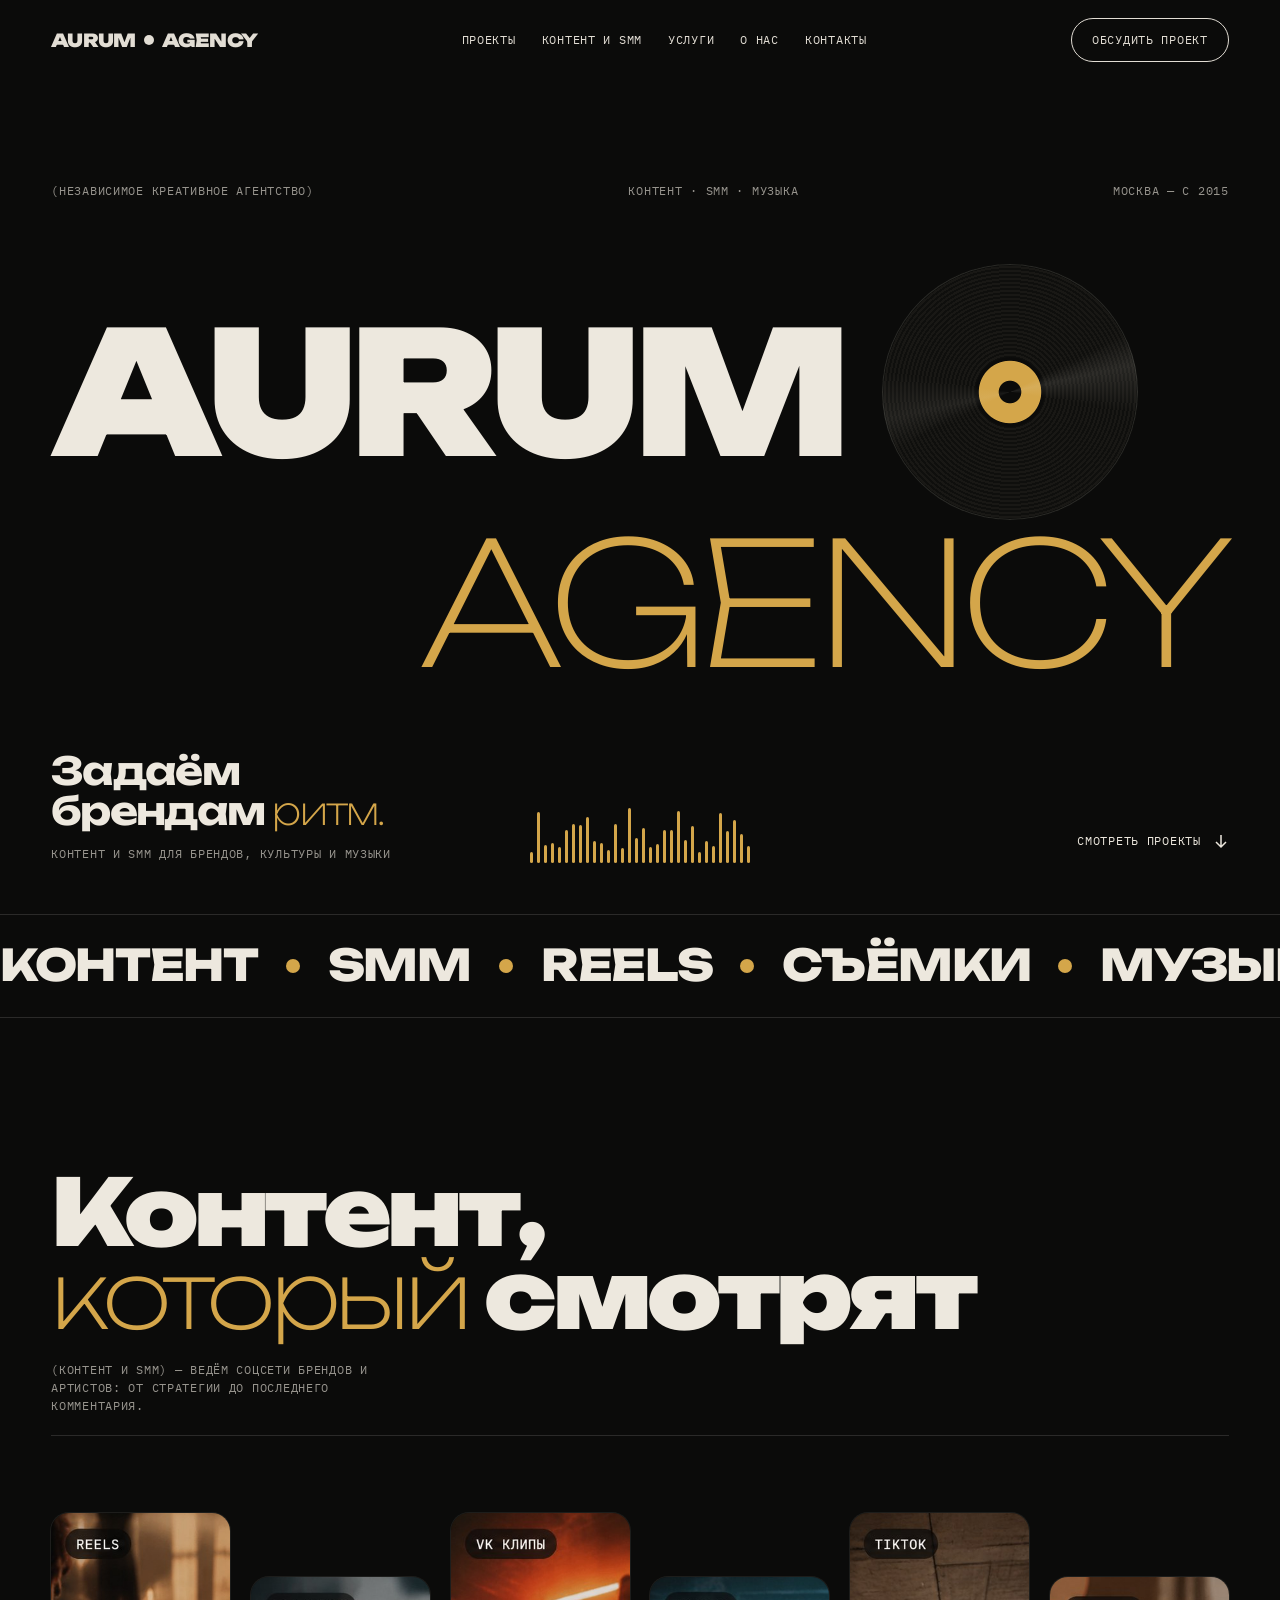
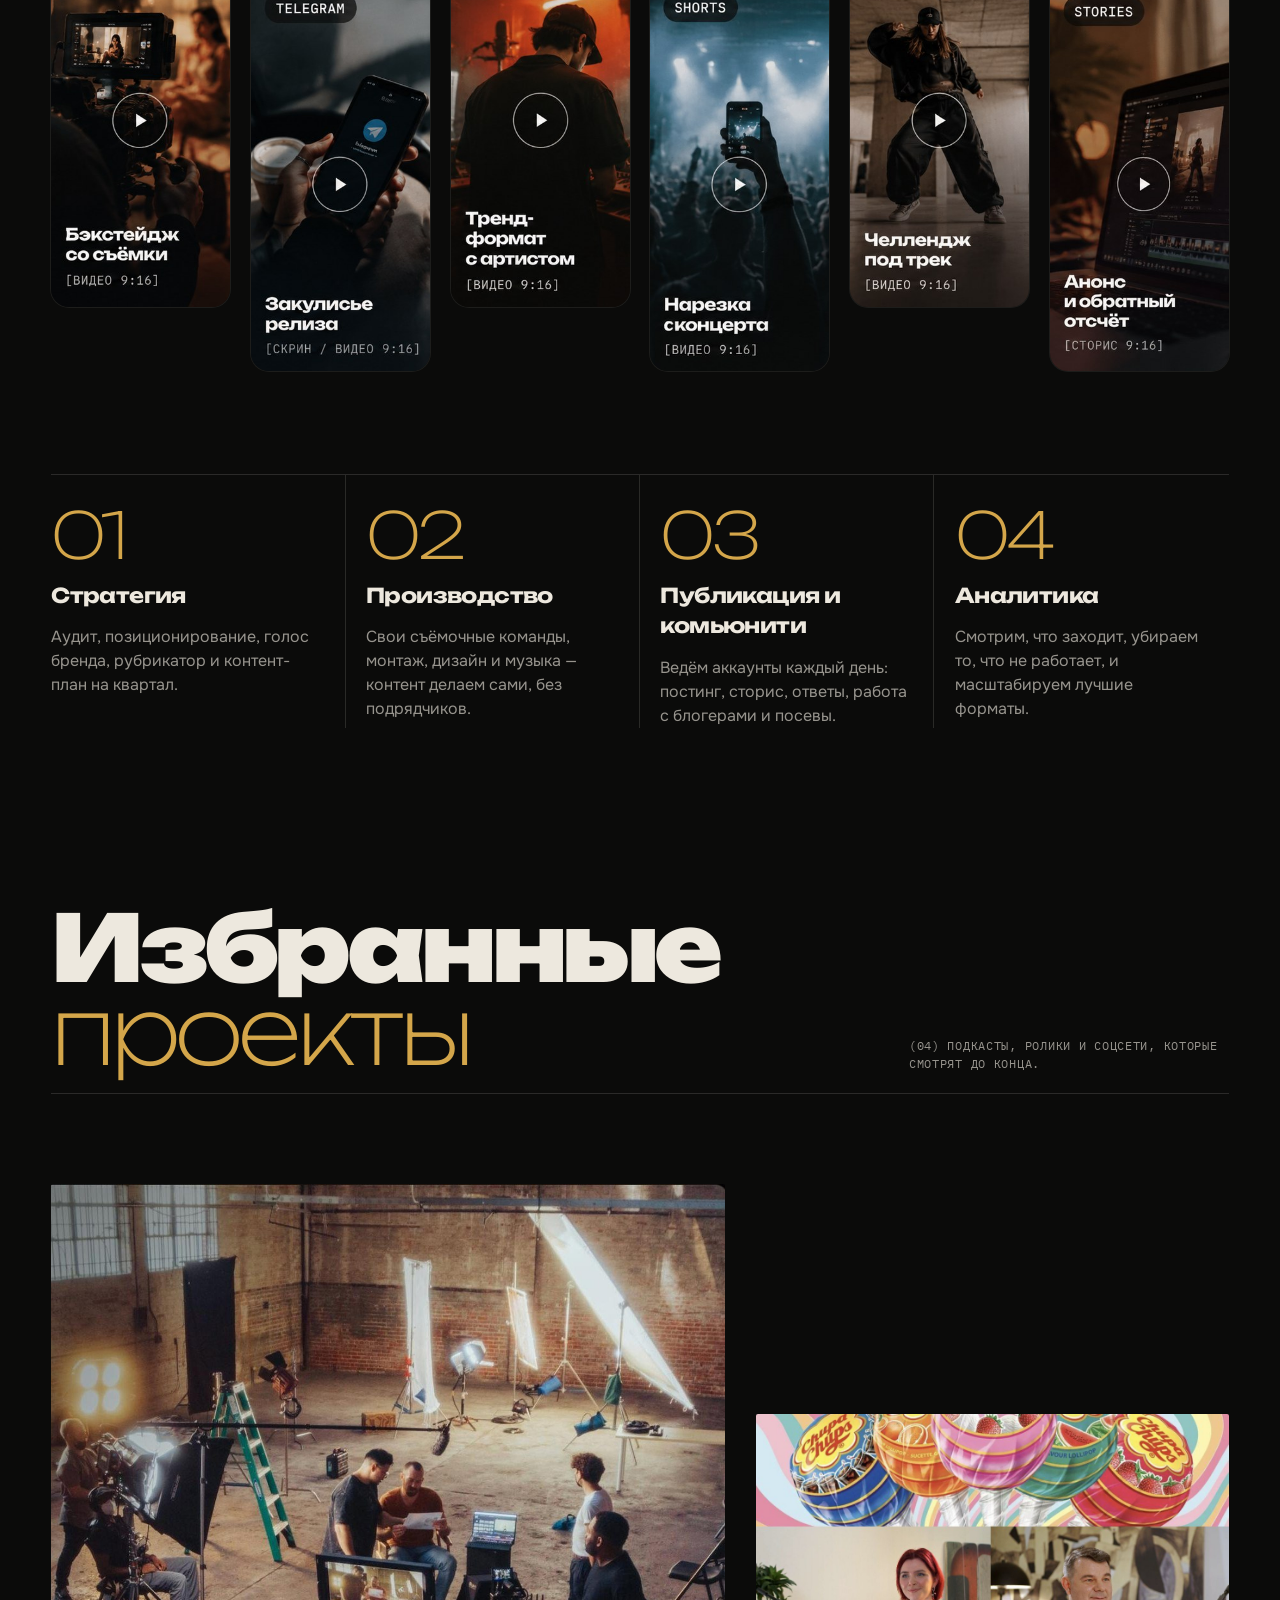
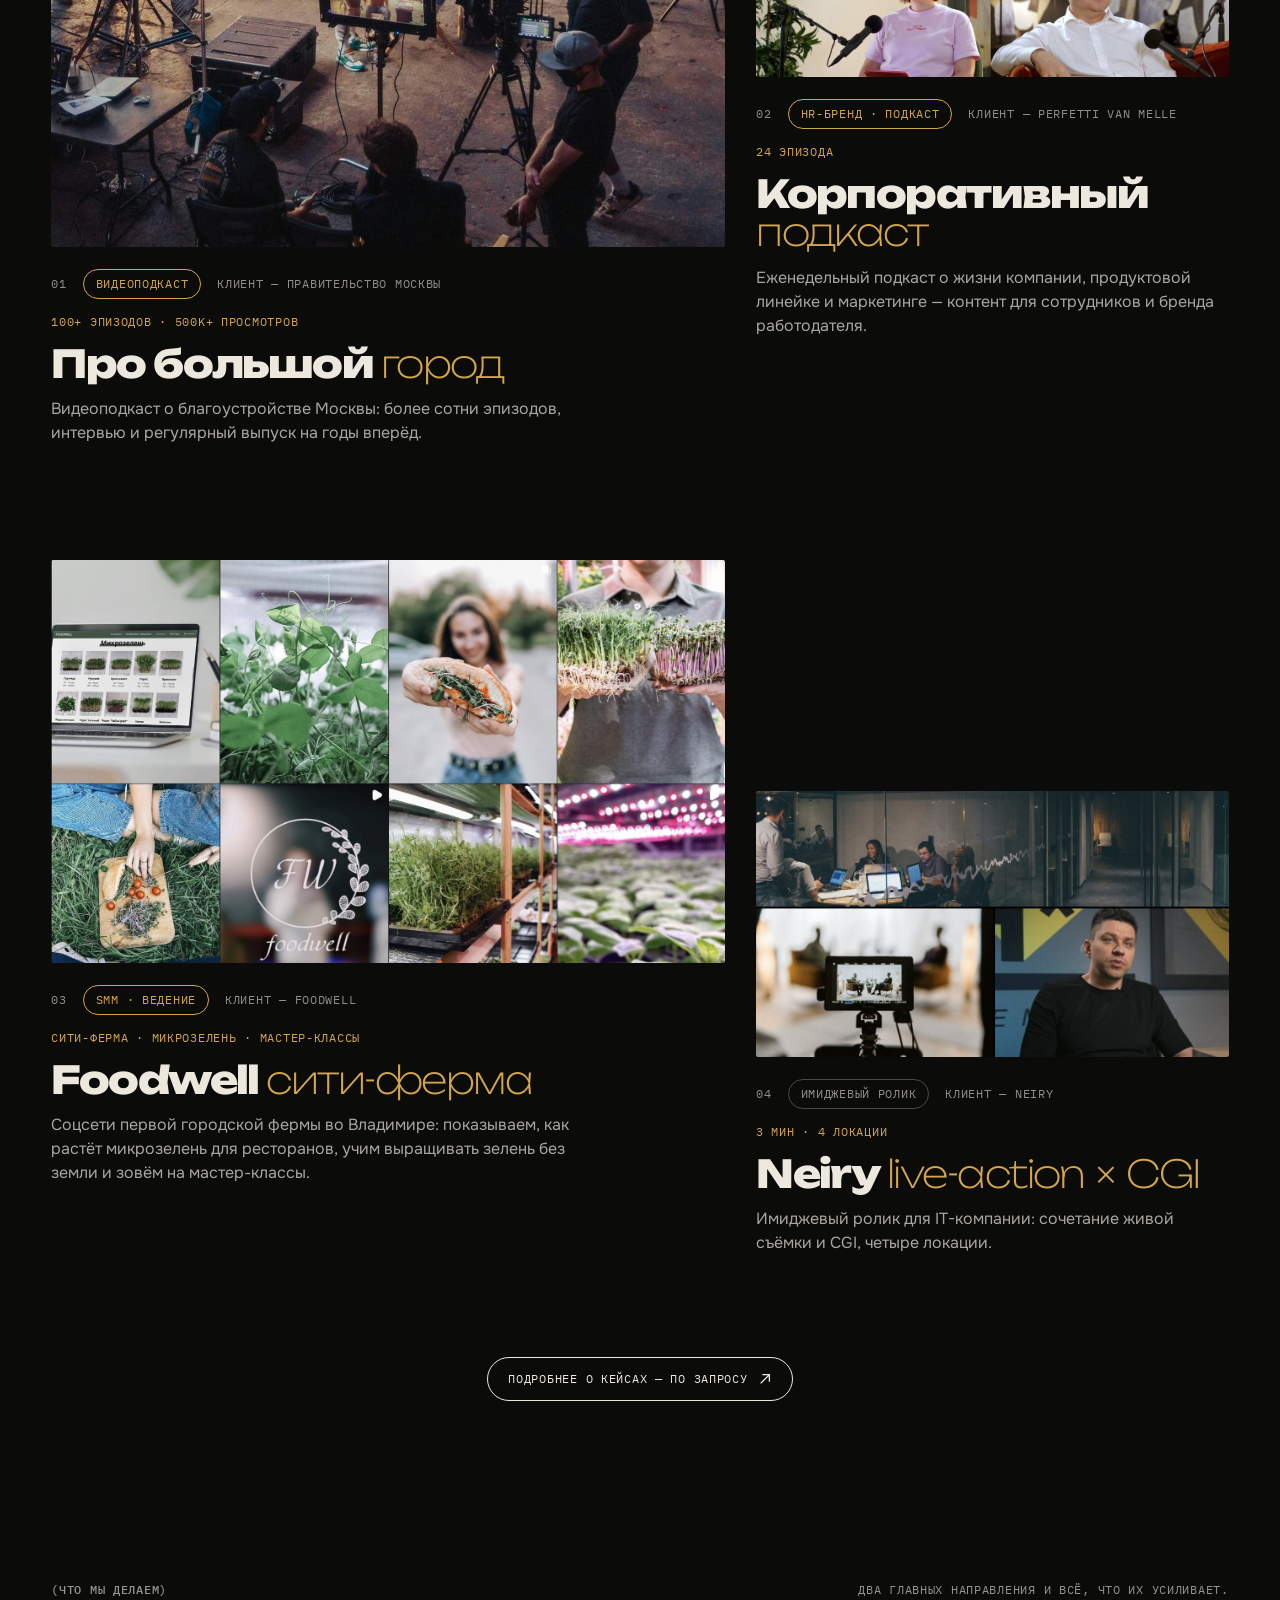
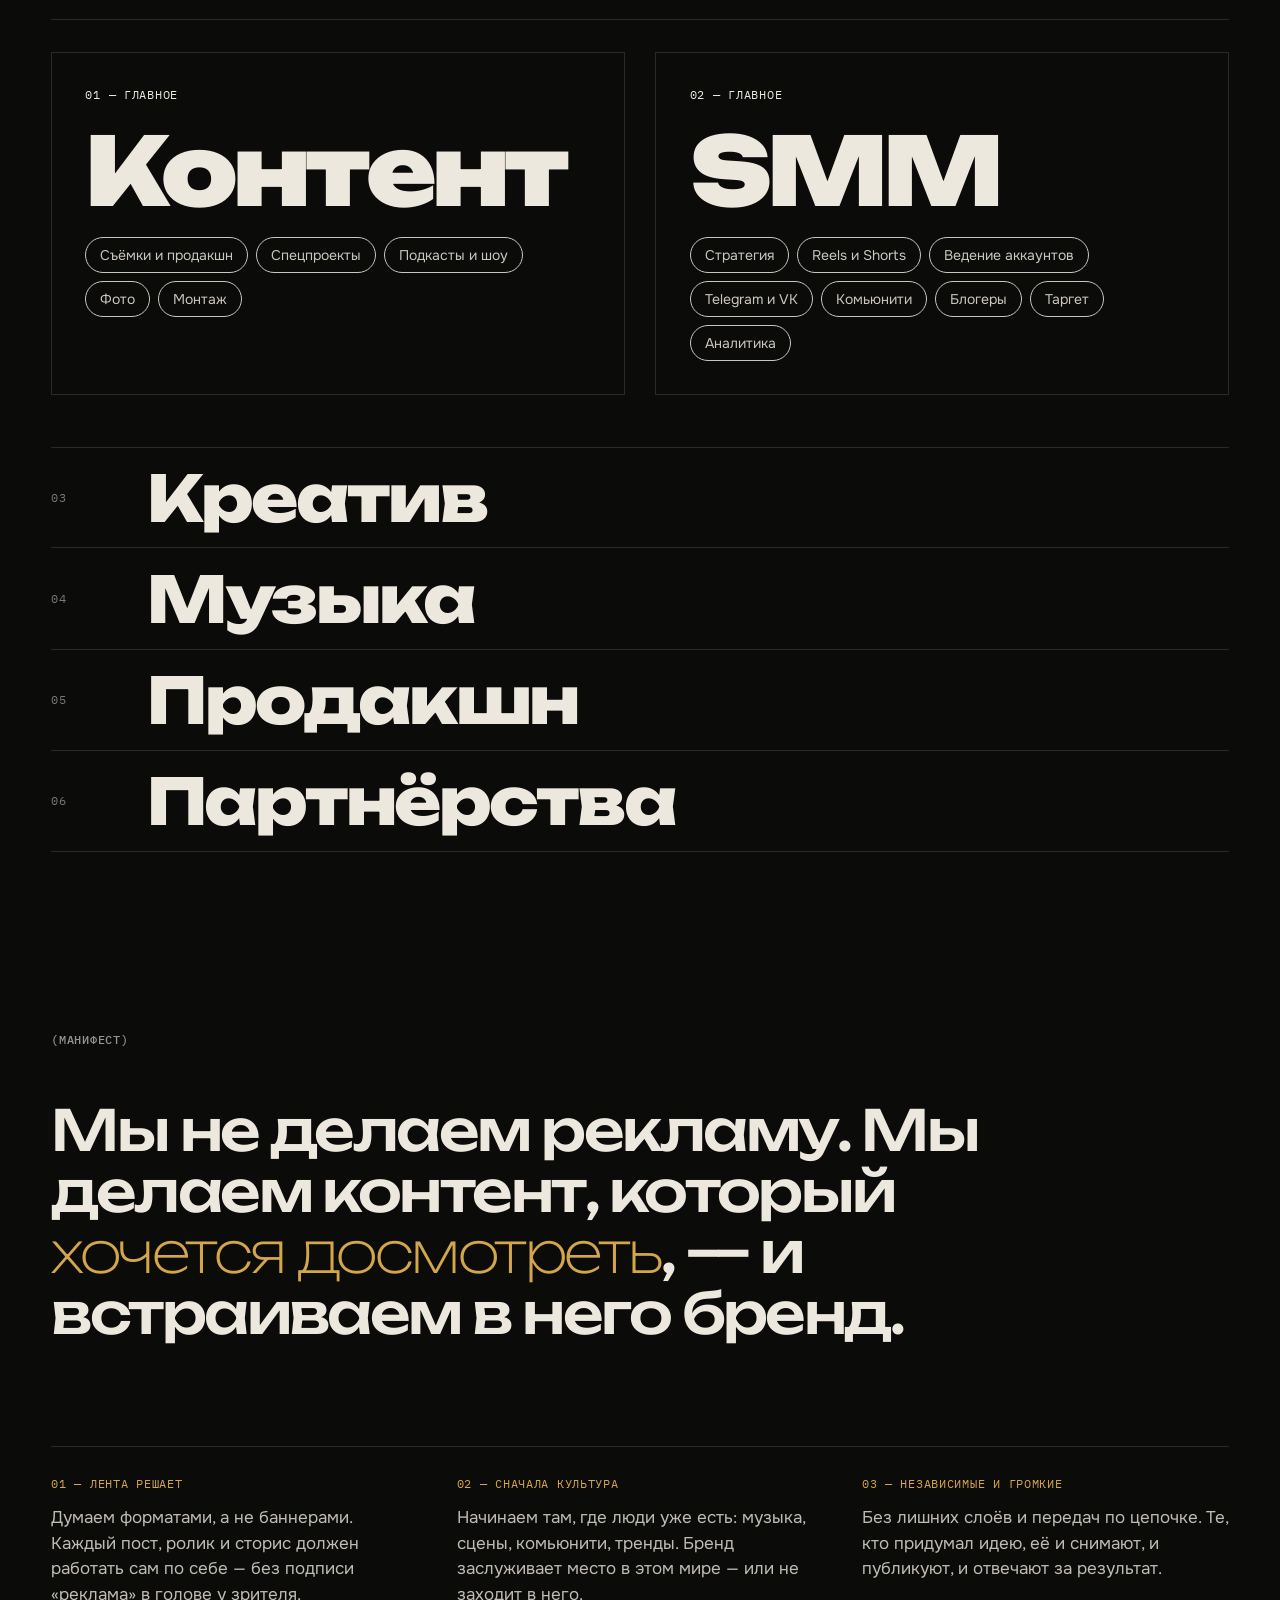
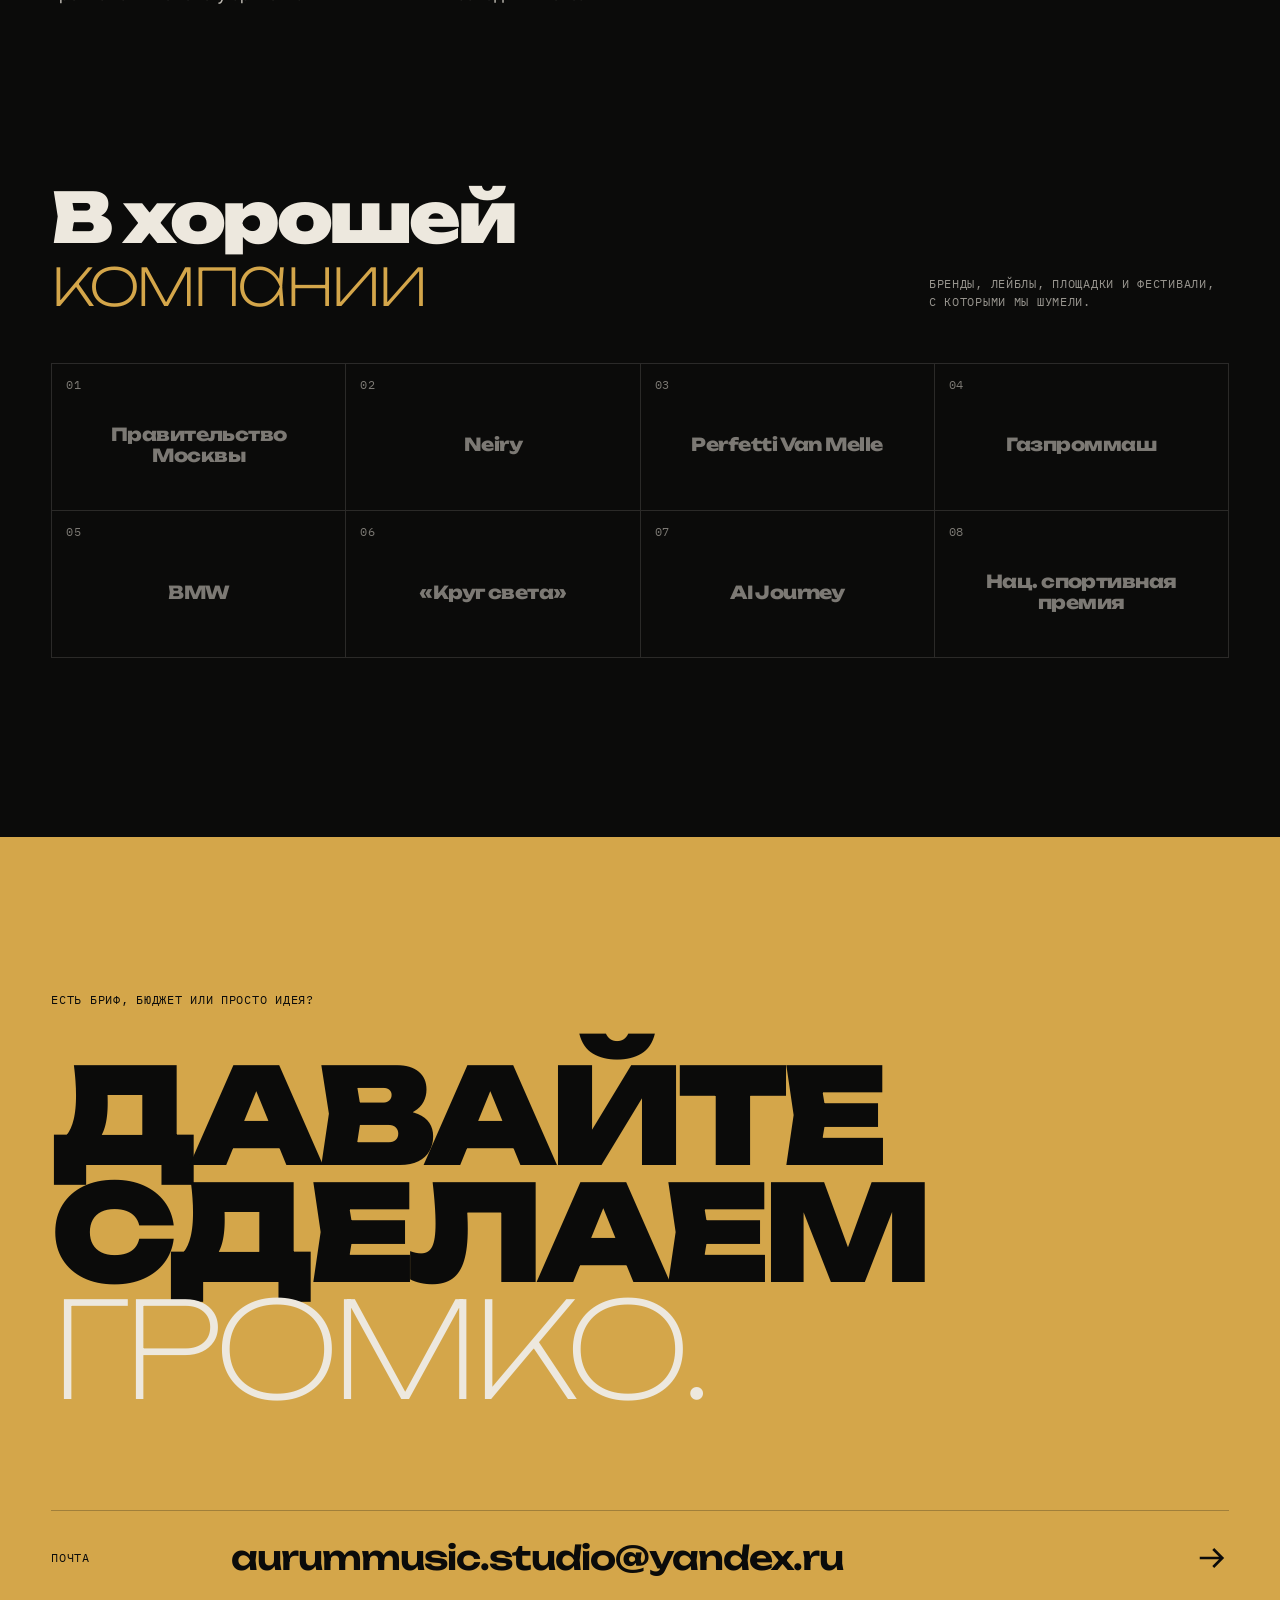
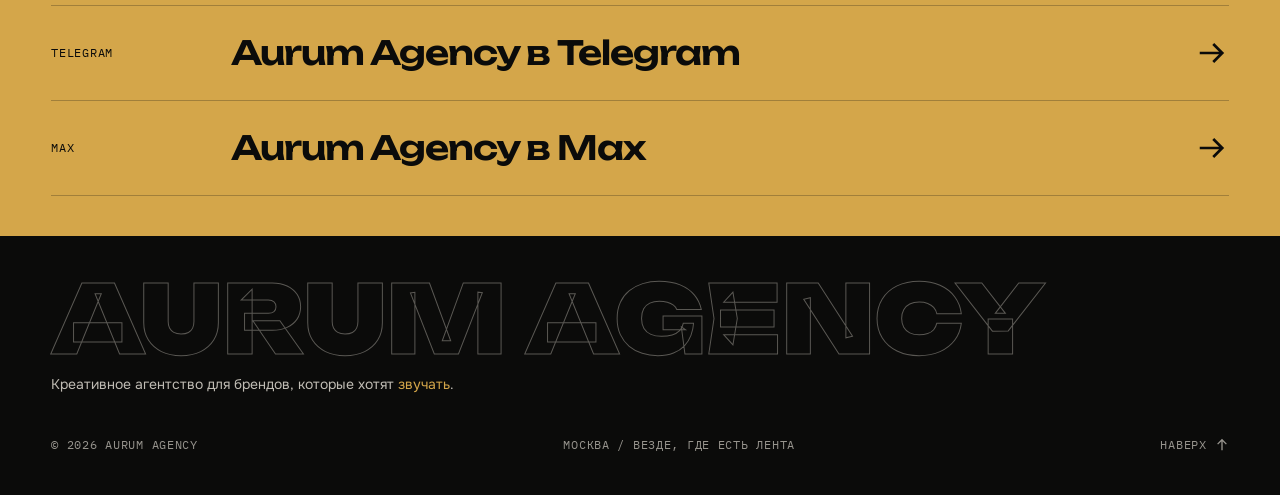
==== index.html @ 4c632da7 "Add files via upload" ====
<!DOCTYPE html><!--A_Ror_15NKk8xmIgf3QDc--><html lang="ru"><head><meta charSet="utf-8"/><meta name="viewport" content="width=device-width, initial-scale=1"/><link rel="stylesheet" href="./_next/static/css/b3e8d174f3ab08f5.css" data-precedence="next"/><link rel="preload" as="script" fetchPriority="low" href="./_next/static/chunks/webpack-c6d7ae6386246f50.js"/><script src="./_next/static/chunks/4bd1b696-c023c6e3521b1417.js" async=""></script><script src="./_next/static/chunks/255-9acdc15b78d766e6.js" async=""></script><script src="./_next/static/chunks/main-app-d9d5d56d1a805d23.js" async=""></script><script src="./_next/static/chunks/356-cbf227d402f2b02e.js" async=""></script><script src="./_next/static/chunks/app/page-a87ced43af4f4119.js" async=""></script><meta name="theme-color" content="#0B0B0A"/><title>Aurum Agency — задаём брендам ритм</title><meta name="description" content="Креативное агентство: контент и SMM для брендов, культуры и музыки. Подкасты, Reels, съёмки, ведение соцсетей. Москва, с 2015 года."/><link rel="canonical" href="https://www.aurummusic.ru"/><meta property="og:title" content="Aurum Agency — задаём брендам ритм"/><meta property="og:description" content="Креативное агентство: контент и SMM для брендов, культуры и музыки. Подкасты, Reels, съёмки, ведение соцсетей. Москва, с 2015 года."/><meta property="og:url" content="https://www.aurummusic.ru"/><meta property="og:site_name" content="Aurum Agency"/><meta property="og:locale" content="ru_RU"/><meta property="og:image" content="https://www.aurummusic.ru/images/cases/perfetti.jpg"/><meta property="og:image:width" content="1100"/><meta property="og:image:height" content="612"/><meta property="og:image:alt" content="Aurum Agency"/><meta property="og:type" content="website"/><meta name="twitter:card" content="summary_large_image"/><meta name="twitter:title" content="Aurum Agency — задаём брендам ритм"/><meta name="twitter:description" content="Креативное агентство: контент и SMM для брендов, культуры и музыки. Подкасты, Reels, съёмки, ведение соцсетей. Москва, с 2015 года."/><meta name="twitter:image" content="https://www.aurummusic.ru/images/cases/perfetti.jpg"/><meta name="twitter:image:width" content="1100"/><meta name="twitter:image:height" content="612"/><meta name="twitter:image:alt" content="Aurum Agency"/><link rel="icon" href="./icon.svg?85871c1190105057" type="image/svg+xml" sizes="any"/><script>document.documentElement.classList.add('js')</script><script src="./_next/static/chunks/polyfills-42372ed130431b0a.js" noModule=""></script></head><body style="--gold:#D4A64A"><div hidden=""><!--$--><!--/$--></div><header class="sticky top-0 z-20 mix-blend-difference"><div class="wrap flex items-center justify-between gap-6 py-[18px]"><a href="#top" aria-label="Aurum Agency — на главную" class="flex items-center gap-2 font-display text-[18px] font-black tracking-[-0.04em]">AURUM<span class="inline-block h-2.5 w-2.5 rounded-full bg-bone" aria-hidden="true"></span>AGENCY</a><nav aria-label="Основное меню" class="mono hidden gap-[26px] sm:flex sm:flex-wrap"><a href="#work" class="nav-link">Проекты</a><a href="#content" class="nav-link">Контент и SMM</a><a href="#services" class="nav-link">Услуги</a><a href="#about" class="nav-link">О нас</a><a href="#contact" class="nav-link">Контакты</a></nav><a href="#contact" class="pill mono">Обсудить проект</a></div></header><main><section id="top" aria-label="Первый экран" class="pb-[clamp(32px,4vw,56px)] pt-[clamp(40px,8vw,120px)]"><div class="wrap"><div class="mono dim mb-[clamp(28px,5vw,72px)] flex flex-wrap justify-between gap-4"><span>(Независимое креативное агентство)</span><span>Контент · SMM · Музыка</span><span>Москва — с 2015</span></div><h1 class="m-0"><span class="hero-row flex items-center gap-[clamp(16px,3vw,48px)]"><span class="hero-word rise">AURUM</span><span class="disc" aria-hidden="true"></span></span><span class="hero-row mt-[clamp(6px,1vw,16px)] flex items-end justify-end"><span class="hero-word rise font-extralight text-gold" style="animation-delay:0.12s">AGENCY</span></span></h1><div class="mt-[clamp(40px,6vw,96px)] grid items-end gap-8 [grid-template-columns:repeat(auto-fit,minmax(260px,1fr))]"><div class="flex flex-col gap-3.5"><p class="m-0 max-w-[16ch] font-display text-[clamp(26px,3vw,46px)] font-bold leading-[1.05] tracking-[-0.045em]">Задаём брендам<!-- --> <span class="accent">ритм.</span></p><p class="mono dim m-0">Контент и SMM для брендов, культуры и музыки</p></div><div class="wave justify-self-center" aria-hidden="true"><i style="height:20%;animation-delay:0s"></i><i style="height:91%;animation-delay:0.37s"></i><i style="height:33%;animation-delay:0.74s"></i><i style="height:36%;animation-delay:1.11s"></i><i style="height:29%;animation-delay:0.28s"></i><i style="height:60%;animation-delay:0.65s"></i><i style="height:71%;animation-delay:1.02s"></i><i style="height:69%;animation-delay:0.19s"></i><i style="height:82%;animation-delay:0.56s"></i><i style="height:40%;animation-delay:0.93s"></i><i style="height:36%;animation-delay:0.1s"></i><i style="height:23%;animation-delay:0.47s"></i><i style="height:71%;animation-delay:0.84s"></i><i style="height:28%;animation-delay:0.01s"></i><i style="height:98%;animation-delay:0.38s"></i><i style="height:46%;animation-delay:0.75s"></i><i style="height:63%;animation-delay:1.12s"></i><i style="height:29%;animation-delay:0.29s"></i><i style="height:34%;animation-delay:0.66s"></i><i style="height:60%;animation-delay:1.03s"></i><i style="height:59%;animation-delay:0.2s"></i><i style="height:93%;animation-delay:0.57s"></i><i style="height:41%;animation-delay:0.94s"></i><i style="height:67%;animation-delay:0.11s"></i><i style="height:21%;animation-delay:0.48s"></i><i style="height:40%;animation-delay:0.85s"></i><i style="height:31%;animation-delay:0.02s"></i><i style="height:89%;animation-delay:0.39s"></i><i style="height:57%;animation-delay:0.76s"></i><i style="height:78%;animation-delay:1.13s"></i><i style="height:52%;animation-delay:0.3s"></i><i style="height:30%;animation-delay:0.67s"></i></div><a href="#work" class="mono flex min-h-[44px] items-center gap-3 justify-self-end transition-colors hover:text-gold">Смотреть проекты<svg width="16" height="16" viewBox="0 0 16 16" fill="none" stroke="currentColor" stroke-width="1.5" aria-hidden="true"><path d="M8 2v12M3 9l5 5 5-5"></path></svg></a></div></div></section><div class="marquee" aria-hidden="true"><div class="marquee-track"><span>КОНТЕНТ<b class="marquee-dot"></b>SMM<b class="marquee-dot"></b>REELS<b class="marquee-dot"></b>СЪЁМКИ<b class="marquee-dot"></b>МУЗЫКА<b class="marquee-dot"></b>КУЛЬТУРА<b class="marquee-dot"></b>БРЕНДЫ<b class="marquee-dot"></b></span><span>КОНТЕНТ<b class="marquee-dot"></b>SMM<b class="marquee-dot"></b>REELS<b class="marquee-dot"></b>СЪЁМКИ<b class="marquee-dot"></b>МУЗЫКА<b class="marquee-dot"></b>КУЛЬТУРА<b class="marquee-dot"></b>БРЕНДЫ<b class="marquee-dot"></b></span></div></div><section id="content" aria-labelledby="content-h" class="pt-[clamp(80px,12vw,180px)]"><div class="wrap"><div class="shead" data-reveal="true"><h2 id="content-h" class="h2">Контент,<br/><span class="accent">который</span> <!-- -->смотрят</h2><p class="mono dim m-0 max-w-[340px]">(Контент и SMM) — Ведём соцсети брендов и артистов: от стратегии до последнего комментария.</p></div><div class="feed-box mt-[clamp(40px,6vw,88px)]" data-reveal="true"><ul class="feed m-0 list-none p-0"><li class="tile bg-[#141412]"><img alt="Reels: Бэкстейдж со съёмки" loading="lazy" decoding="async" data-nimg="fill" class="object-cover" style="position:absolute;height:100%;width:100%;left:0;top:0;right:0;bottom:0;color:transparent" src="./images/feed/reels.jpg"/></li><li class="tile bg-[#141412]"><img alt="Telegram: Закулисье релиза" loading="lazy" decoding="async" data-nimg="fill" class="object-cover" style="position:absolute;height:100%;width:100%;left:0;top:0;right:0;bottom:0;color:transparent" src="./images/feed/telegram.jpg"/></li><li class="tile bg-[#141412]"><img alt="VK Клипы: Тренд-формат с артистом" loading="lazy" decoding="async" data-nimg="fill" class="object-cover" style="position:absolute;height:100%;width:100%;left:0;top:0;right:0;bottom:0;color:transparent" src="./images/feed/vk-klipy.jpg"/></li><li class="tile bg-[#141412]"><img alt="Shorts: Нарезка с концерта" loading="lazy" decoding="async" data-nimg="fill" class="object-cover" style="position:absolute;height:100%;width:100%;left:0;top:0;right:0;bottom:0;color:transparent" src="./images/feed/shorts.jpg"/></li><li class="tile bg-[#141412]"><img alt="TikTok: Челлендж под трек" loading="lazy" decoding="async" data-nimg="fill" class="object-cover" style="position:absolute;height:100%;width:100%;left:0;top:0;right:0;bottom:0;color:transparent" src="./images/feed/tiktok.jpg"/></li><li class="tile bg-[#141412]"><img alt="Stories: Анонс и обратный отсчёт" loading="lazy" decoding="async" data-nimg="fill" class="object-cover" style="position:absolute;height:100%;width:100%;left:0;top:0;right:0;bottom:0;color:transparent" src="./images/feed/stories.jpg"/></li></ul></div><div class="steps mt-[clamp(64px,8vw,120px)]" data-reveal="true"><div class="step"><span class="step-n">01</span><h3 class="m-0 font-display text-[clamp(18px,1.6vw,24px)] font-bold tracking-[-0.03em]">Стратегия</h3><p class="dim m-0 text-base leading-normal">Аудит, позиционирование, голос бренда, рубрикатор и контент-план на квартал.</p></div><div class="step"><span class="step-n">02</span><h3 class="m-0 font-display text-[clamp(18px,1.6vw,24px)] font-bold tracking-[-0.03em]">Производство</h3><p class="dim m-0 text-base leading-normal">Свои съёмочные команды, монтаж, дизайн и музыка — контент делаем сами, без подрядчиков.</p></div><div class="step"><span class="step-n">03</span><h3 class="m-0 font-display text-[clamp(18px,1.6vw,24px)] font-bold tracking-[-0.03em]">Публикация и комьюнити</h3><p class="dim m-0 text-base leading-normal">Ведём аккаунты каждый день: постинг, сторис, ответы, работа с блогерами и посевы.</p></div><div class="step"><span class="step-n">04</span><h3 class="m-0 font-display text-[clamp(18px,1.6vw,24px)] font-bold tracking-[-0.03em]">Аналитика</h3><p class="dim m-0 text-base leading-normal">Смотрим, что заходит, убираем то, что не работает, и масштабируем лучшие форматы.</p></div></div></div></section><section id="work" aria-labelledby="work-h" class="pt-[clamp(100px,14vw,220px)]"><div class="wrap"><div class="shead" data-reveal="true"><h2 id="work-h" class="h2">Избранные<br/><span class="accent">проекты</span></h2><p class="mono dim m-0 max-w-[320px]">(<!-- -->04<!-- -->) <!-- -->Подкасты, ролики и соцсети, которые смотрят до конца.</p></div><div class="works mt-[clamp(48px,7vw,110px)]"><article class="work-wide" data-reveal="true"><div class="work"><div class="media bg-[#141412]" style="aspect-ratio:1240 / 1220"><div class="media-in parallax"><img alt="Съёмочная площадка: камеры, свет и команда в лофте" loading="lazy" decoding="async" data-nimg="fill" class="object-cover" style="position:absolute;height:100%;width:100%;left:0;top:0;right:0;bottom:0;color:transparent" src="./images/cases/pro-bolshoy-gorod.jpg"/></div></div><div class="mt-[22px] flex flex-col gap-3.5"><div class="mono flex flex-wrap items-center gap-4 text-bone/60"><span>01</span><span class="tag tag-gold">Видеоподкаст</span><span>Клиент — <!-- -->Правительство Москвы</span></div><p class="mono m-0 text-gold">100+ эпизодов · 500K+ просмотров</p><h3 class="wtitle">Про большой<!-- --> <span class="accent">город</span></h3><p class="m-0 max-w-[48ch] text-base leading-normal text-bone/70">Видеоподкаст о благоустройстве Москвы: более сотни эпизодов, интервью и регулярный выпуск на годы вперёд.</p></div></div></article><article class="work-narrow" data-reveal="true"><div class="work"><div class="media bg-[#141412]" style="aspect-ratio:1100 / 612"><div class="media-in parallax"><img alt="Кадр подкаста Perfetti Van Melle: ведущая и гость у микрофонов" loading="lazy" decoding="async" data-nimg="fill" class="object-cover" style="position:absolute;height:100%;width:100%;left:0;top:0;right:0;bottom:0;color:transparent" src="./images/cases/perfetti.jpg"/></div></div><div class="mt-[22px] flex flex-col gap-3.5"><div class="mono flex flex-wrap items-center gap-4 text-bone/60"><span>02</span><span class="tag tag-gold">HR-бренд · Подкаст</span><span>Клиент — <!-- -->Perfetti Van Melle</span></div><p class="mono m-0 text-gold">24 эпизода</p><h3 class="wtitle">Корпоративный<!-- --> <span class="accent">подкаст</span></h3><p class="m-0 max-w-[48ch] text-base leading-normal text-bone/70">Еженедельный подкаст о жизни компании, продуктовой линейке и маркетинге — контент для сотрудников и бренда работодателя.</p></div></div></article><article class="work-wide" data-reveal="true"><div class="work"><div class="media bg-[#141412]" style="aspect-ratio:2174 / 1298"><div class="media-in parallax"><img alt="Лента Foodwell: микрозелень, ферма, сэндвичи" loading="lazy" decoding="async" data-nimg="fill" class="object-cover" style="position:absolute;height:100%;width:100%;left:0;top:0;right:0;bottom:0;color:transparent" src="./images/cases/foodwell.jpg"/></div></div><div class="mt-[22px] flex flex-col gap-3.5"><div class="mono flex flex-wrap items-center gap-4 text-bone/60"><span>03</span><span class="tag tag-gold">SMM · Ведение</span><span>Клиент — <!-- -->Foodwell</span></div><p class="mono m-0 text-gold">Сити-ферма · микрозелень · мастер-классы</p><h3 class="wtitle">Foodwell<!-- --> <span class="accent">сити-ферма</span></h3><p class="m-0 max-w-[48ch] text-base leading-normal text-bone/70">Соцсети первой городской фермы во Владимире: показываем, как растёт микрозелень для ресторанов, учим выращивать зелень без земли и зовём на мастер-классы.</p></div></div></article><article class="work-narrow" data-reveal="true"><div class="work"><div class="media bg-[#141412]" style="aspect-ratio:1092 / 614"><div class="media-in parallax"><img alt="Кадры имиджевого ролика Neiry: переговорная, монитор камеры, интервью" loading="lazy" decoding="async" data-nimg="fill" class="object-cover" style="position:absolute;height:100%;width:100%;left:0;top:0;right:0;bottom:0;color:transparent" src="./images/cases/neiry.jpg"/></div></div><div class="mt-[22px] flex flex-col gap-3.5"><div class="mono flex flex-wrap items-center gap-4 text-bone/60"><span>04</span><span class="tag">Имиджевый ролик</span><span>Клиент — <!-- -->Neiry</span></div><p class="mono m-0 text-gold">3 мин · 4 локации</p><h3 class="wtitle">Neiry<!-- --> <span class="accent">live-action × CGI</span></h3><p class="m-0 max-w-[48ch] text-base leading-normal text-bone/70">Имиджевый ролик для IT-компании: сочетание живой съёмки и CGI, четыре локации.</p></div></div></article></div><div class="mt-[clamp(64px,8vw,120px)] flex justify-center"><a class="pill mono" href="#contact">Подробнее о кейсах — по запросу<svg width="14" height="14" viewBox="0 0 16 16" fill="none" stroke="currentColor" stroke-width="1.5" aria-hidden="true"><path d="M3 13L13 3M5 3h8v8"></path></svg></a></div></div></section><section id="services" aria-labelledby="svc-h" class="pt-[clamp(100px,14vw,220px)]"><div class="wrap"><div class="shead" data-reveal="true"><h2 id="svc-h" class="mono dim m-0 font-medium">(Что мы делаем)</h2><p class="mono dim m-0">Два главных направления и всё, что их усиливает.</p></div><div class="mt-8 grid gap-[clamp(16px,2.4vw,40px)] sm:grid-cols-2" data-reveal="true"><a href="#contact" class="fcard"><span class="mono">01 — Главное</span><span class="fcard-word">Контент</span><ul class="m-0 flex list-none flex-wrap gap-2 p-0"><li>Съёмки и продакшн</li><li>Спецпроекты</li><li>Подкасты и шоу</li><li>Фото</li><li>Монтаж</li></ul></a><a href="#contact" class="fcard"><span class="mono">02 — Главное</span><span class="fcard-word">SMM</span><ul class="m-0 flex list-none flex-wrap gap-2 p-0"><li>Стратегия</li><li>Reels и Shorts</li><li>Ведение аккаунтов</li><li>Telegram и VK</li><li>Комьюнити</li><li>Блогеры</li><li>Таргет</li><li>Аналитика</li></ul></a></div><ul class="mt-[clamp(32px,4vw,56px)] list-none border-t p-0 [border-color:rgba(237,232,222,0.14)]"><li data-reveal="true"><a href="#contact" class="svc"><span class="mono text-bone/50">03</span><span class="svc-word">Креатив</span><span class="svc-text">Идеи и кампании, которые живут в культуре, а не в рекламных паузах.</span></a></li><li data-reveal="true"><a href="#contact" class="svc"><span class="mono text-bone/50">04</span><span class="svc-word">Музыка</span><span class="svc-text">Саундтреки, аранжировки и аудиодизайн: презентация BMW в Большом театре, фестиваль «Круг света», AI Journey.</span></a></li><li data-reveal="true"><a href="#contact" class="svc"><span class="mono text-bone/50">05</span><span class="svc-word">Продакшн</span><span class="svc-text">Ролики, клипы, фотосъёмки и живые трансляции — под ключ.</span></a></li><li data-reveal="true"><a href="#contact" class="svc"><span class="mono text-bone/50">06</span><span class="svc-word">Партнёрства</span><span class="svc-text">Коллаборации брендов и артистов, понятные фанатам и полезные бизнесу.</span></a></li></ul></div></section><section id="about" aria-labelledby="about-h" class="pt-[clamp(100px,14vw,220px)]"><div class="wrap"><h2 id="about-h" class="mono dim m-0 mb-[clamp(28px,4vw,56px)] font-medium" data-reveal="true">(Манифест)</h2><p class="manifesto" data-reveal="true">Мы не делаем рекламу. Мы делаем контент, который<!-- --> <span class="accent">хочется досмотреть</span>, — и встраиваем в него бренд.</p><div class="mt-[clamp(56px,8vw,120px)] grid gap-[clamp(20px,3vw,48px)] border-t pt-7 [border-color:rgba(237,232,222,0.14)] sm:grid-cols-3" data-reveal="true"><div class="flex flex-col gap-3"><span class="mono text-gold">01 — Лента решает</span><p class="m-0 text-[17px] leading-normal text-bone/80">Думаем форматами, а не баннерами. Каждый пост, ролик и сторис должен работать сам по себе — без подписи «реклама» в голове у зрителя.</p></div><div class="flex flex-col gap-3"><span class="mono text-gold">02 — Сначала культура</span><p class="m-0 text-[17px] leading-normal text-bone/80">Начинаем там, где люди уже есть: музыка, сцены, комьюнити, тренды. Бренд заслуживает место в этом мире — или не заходит в него.</p></div><div class="flex flex-col gap-3"><span class="mono text-gold">03 — Независимые и громкие</span><p class="m-0 text-[17px] leading-normal text-bone/80">Без лишних слоёв и передач по цепочке. Те, кто придумал идею, её и снимают, и публикуют, и отвечают за результат.</p></div></div></div></section><section id="clients" aria-labelledby="cl-h" class="py-[clamp(100px,14vw,220px)]"><div class="wrap"><div class="shead !border-b-0" data-reveal="true"><h2 id="cl-h" class="h2 !text-[clamp(34px,5.4vw,88px)]">В хорошей<br/><span class="accent">компании</span></h2><p class="mono dim m-0 max-w-[300px]">Бренды, лейблы, площадки и фестивали, с которыми мы шумели.</p></div><ul class="logos mt-8 list-none p-0" data-reveal="true"><li class="logo-cell"><small class="mono absolute left-3.5 top-3">01</small><span class="logo-name">Правительство Москвы</span></li><li class="logo-cell"><small class="mono absolute left-3.5 top-3">02</small><span class="logo-name">Neiry</span></li><li class="logo-cell"><small class="mono absolute left-3.5 top-3">03</small><span class="logo-name">Perfetti Van Melle</span></li><li class="logo-cell"><small class="mono absolute left-3.5 top-3">04</small><span class="logo-name">Газпроммаш</span></li><li class="logo-cell"><small class="mono absolute left-3.5 top-3">05</small><span class="logo-name">BMW</span></li><li class="logo-cell"><small class="mono absolute left-3.5 top-3">06</small><span class="logo-name">«Круг света»</span></li><li class="logo-cell"><small class="mono absolute left-3.5 top-3">07</small><span class="logo-name">AI Journey</span></li><li class="logo-cell"><small class="mono absolute left-3.5 top-3">08</small><span class="logo-name">Нац. спортивная премия</span></li></ul></div></section></main><footer id="contact" aria-labelledby="contact-h" class="bg-gold text-ink"><div class="wrap pb-10 pt-[clamp(80px,12vw,180px)]"><p class="mono m-0 mb-[clamp(24px,4vw,48px)]">Есть бриф, бюджет или просто идея?</p><h2 id="contact-h" class="loud"><span>ДАВАЙТЕ</span><span>СДЕЛАЕМ</span><span class="font-extralight text-bone">ГРОМКО.</span></h2><div class="mt-[clamp(56px,8vw,120px)] border-t [border-color:rgba(11,11,10,0.25)]"><a href="mailto:aurummusic.studio@yandex.ru" class="clink"><span class="mono clink-label">Почта</span><span class="clink-value">aurummusic.studio@yandex.ru</span><svg width="36" height="36" viewBox="0 0 16 16" fill="none" stroke="currentColor" stroke-width="1.2" aria-hidden="true"><path d="M3 8h10M9 4l4 4-4 4"></path></svg></a><a href="https://t.me/aurummusic" class="clink" target="_blank" rel="noopener noreferrer"><span class="mono clink-label">Telegram</span><span class="clink-value">Aurum Agency в Telegram</span><svg width="36" height="36" viewBox="0 0 16 16" fill="none" stroke="currentColor" stroke-width="1.2" aria-hidden="true"><path d="M3 8h10M9 4l4 4-4 4"></path></svg></a><a href="https://max.ru/u/f9LHodD0cOJzfpGwyF8bVXijXXDw2UXuY0yIFoYDX6Z-3VqY6HwIhBq7L-U" class="clink" target="_blank" rel="noopener noreferrer"><span class="mono clink-label">Max</span><span class="clink-value">Aurum Agency в Max</span><svg width="36" height="36" viewBox="0 0 16 16" fill="none" stroke="currentColor" stroke-width="1.2" aria-hidden="true"><path d="M3 8h10M9 4l4 4-4 4"></path></svg></a></div></div><div class="bg-ink text-bone"><div class="wrap flex flex-col gap-7 pb-7 pt-10"><div class="flex flex-col gap-3.5"><p class="footer-word" aria-hidden="true">AURUM AGENCY</p><p class="m-0 text-sm leading-snug text-bone/80">Креативное агентство для брендов, которые хотят<!-- --> <span class="text-gold">звучать</span>.</p></div><div class="mono dim flex flex-wrap items-center justify-between gap-4"><span>© 2026 Aurum Agency</span><span>Москва / везде, где есть лента</span><a href="#top" class="flex min-h-[44px] items-center gap-2 transition-colors hover:text-gold">Наверх<svg width="14" height="14" viewBox="0 0 16 16" fill="none" stroke="currentColor" stroke-width="1.5" aria-hidden="true"><path d="M8 14V2M3 7l5-5 5 5"></path></svg></a></div></div></div></footer><!--$--><!--/$--><script src="./_next/static/chunks/webpack-c6d7ae6386246f50.js" id="_R_" async=""></script><script>(self.__next_f=self.__next_f||[]).push([0])</script><script>self.__next_f.push([1,"1:\"$Sreact.fragment\"\n2:I[9766,[],\"\"]\n3:I[8924,[],\"\"]\n12:I[7150,[],\"\"]\n:HL[\"./_next/static/css/b3e8d174f3ab08f5.css\",\"style\"]\n"])</script><script>self.__next_f.push([1,"0:{\"P\":null,\"b\":\"A_Ror_15NKk8xmIgf3QDc\",\"p\":\"\",\"c\":[\"\",\"\"],\"i\":false,\"f\":[[[\"\",{\"children\":[\"__PAGE__\",{}]},\"$undefined\",\"$undefined\",true],[\"\",[\"$\",\"$1\",\"c\",{\"children\":[[[\"$\",\"link\",\"0\",{\"rel\":\"stylesheet\",\"href\":\"./_next/static/css/b3e8d174f3ab08f5.css\",\"precedence\":\"next\",\"crossOrigin\":\"$undefined\",\"nonce\":\"$undefined\"}]],[\"$\",\"html\",null,{\"lang\":\"ru\",\"suppressHydrationWarning\":true,\"children\":[[\"$\",\"head\",null,{\"children\":[\"$\",\"script\",null,{\"dangerouslySetInnerHTML\":{\"__html\":\"document.documentElement.classList.add('js')\"}}]}],[\"$\",\"body\",null,{\"style\":{\"--gold\":\"#D4A64A\"},\"children\":[\"$\",\"$L2\",null,{\"parallelRouterKey\":\"children\",\"error\":\"$undefined\",\"errorStyles\":\"$undefined\",\"errorScripts\":\"$undefined\",\"template\":[\"$\",\"$L3\",null,{}],\"templateStyles\":\"$undefined\",\"templateScripts\":\"$undefined\",\"notFound\":[[[\"$\",\"title\",null,{\"children\":\"404: This page could not be found.\"}],[\"$\",\"div\",null,{\"style\":{\"fontFamily\":\"system-ui,\\\"Segoe UI\\\",Roboto,Helvetica,Arial,sans-serif,\\\"Apple Color Emoji\\\",\\\"Segoe UI Emoji\\\"\",\"height\":\"100vh\",\"textAlign\":\"center\",\"display\":\"flex\",\"flexDirection\":\"column\",\"alignItems\":\"center\",\"justifyContent\":\"center\"},\"children\":[\"$\",\"div\",null,{\"children\":[[\"$\",\"style\",null,{\"dangerouslySetInnerHTML\":{\"__html\":\"body{color:#000;background:#fff;margin:0}.next-error-h1{border-right:1px solid rgba(0,0,0,.3)}@media (prefers-color-scheme:dark){body{color:#fff;background:#000}.next-error-h1{border-right:1px solid rgba(255,255,255,.3)}}\"}}],[\"$\",\"h1\",null,{\"className\":\"next-error-h1\",\"style\":{\"display\":\"inline-block\",\"margin\":\"0 20px 0 0\",\"padding\":\"0 23px 0 0\",\"fontSize\":24,\"fontWeight\":500,\"verticalAlign\":\"top\",\"lineHeight\":\"49px\"},\"children\":404}],[\"$\",\"div\",null,{\"style\":{\"display\":\"inline-block\"},\"children\":[\"$\",\"h2\",null,{\"style\":{\"fontSize\":14,\"fontWeight\":400,\"lineHeight\":\"49px\",\"margin\":0},\"children\":\"This page could not be found.\"}]}]]}]}]],[]],\"forbidden\":\"$undefined\",\"unauthorized\":\"$undefined\"}]}]]}]]}],{\"children\":[\"__PAGE__\",[\"$\",\"$1\",\"c\",{\"children\":[[[\"$\",\"header\",null,{\"className\":\"sticky top-0 z-20 mix-blend-difference\",\"children\":[\"$\",\"div\",null,{\"className\":\"wrap flex items-center justify-between gap-6 py-[18px]\",\"children\":[[\"$\",\"a\",null,{\"href\":\"#top\",\"aria-label\":\"Aurum Agency — на главную\",\"className\":\"flex items-center gap-2 font-display text-[18px] font-black tracking-[-0.04em]\",\"children\":[\"AURUM\",[\"$\",\"span\",null,{\"className\":\"inline-block h-2.5 w-2.5 rounded-full bg-bone\",\"aria-hidden\":\"true\"}],\"AGENCY\"]}],[\"$\",\"nav\",null,{\"aria-label\":\"Основное меню\",\"className\":\"mono hidden gap-[26px] sm:flex sm:flex-wrap\",\"children\":[[\"$\",\"a\",\"#work\",{\"href\":\"#work\",\"className\":\"nav-link\",\"children\":\"Проекты\"}],[\"$\",\"a\",\"#content\",{\"href\":\"#content\",\"className\":\"nav-link\",\"children\":\"Контент и SMM\"}],[\"$\",\"a\",\"#services\",{\"href\":\"#services\",\"className\":\"nav-link\",\"children\":\"Услуги\"}],[\"$\",\"a\",\"#about\",{\"href\":\"#about\",\"className\":\"nav-link\",\"children\":\"О нас\"}],[\"$\",\"a\",\"#contact\",{\"href\":\"#contact\",\"className\":\"nav-link\",\"children\":\"Контакты\"}]]}],[\"$\",\"a\",null,{\"href\":\"#contact\",\"className\":\"pill mono\",\"children\":\"Обсудить проект\"}]]}]}],[\"$\",\"main\",null,{\"children\":[[[\"$\",\"section\",null,{\"id\":\"top\",\"aria-label\":\"Первый экран\",\"className\":\"pb-[clamp(32px,4vw,56px)] pt-[clamp(40px,8vw,120px)]\",\"children\":[\"$\",\"div\",null,{\"className\":\"wrap\",\"children\":[[\"$\",\"div\",null,{\"className\":\"mono dim mb-[clamp(28px,5vw,72px)] flex flex-wrap justify-between gap-4\",\"children\":[[\"$\",\"span\",\"(Независимое креативное агентство)\",{\"children\":\"(Независимое креативное агентство)\"}],[\"$\",\"span\",\"Контент · SMM · Музыка\",{\"children\":\"Контент · SMM · Музыка\"}],[\"$\",\"span\",\"Москва — с 2015\",{\"children\":\"Москва — с 2015\"}]]}],[\"$\",\"h1\",null,{\"className\":\"m-0\",\"children\":[[\"$\",\"span\",null,{\"className\":\"hero-row flex items-center gap-[clamp(16px,3vw,48px)]\",\"children\":[[\"$\",\"span\",null,{\"className\":\"hero-word rise\",\"children\":\"AURUM\"}],[\"$\",\"span\",null,{\"className\":\"disc\",\"aria-hidden\":\"true\"}]]}],[\"$\",\"span\",null,{\"className\":\"hero-row mt-[clamp(6px,1vw,16px)] flex items-end justify-end\",\"children\":[\"$\",\"span\",null,{\"className\":\"hero-word rise font-extralight text-gold\",\"style\":{\"animationDelay\":\"0.12s\"},\"children\":\"AGENCY\"}]}]]}],[\"$\",\"div\",null,{\"className\":\"mt-[clamp(40px,6vw,96px)] grid items-end gap-8 [grid-template-columns:repeat(auto-fit,minmax(260px,1fr))]\",\"children\":[[\"$\",\"div\",null,{\"className\":\"flex flex-col gap-3.5\",\"children\":[[\"$\",\"p\",null,{\"className\":\"m-0 max-w-[16ch] font-display text-[clamp(26px,3vw,46px)] font-bold leading-[1.05] tracking-[-0.045em]\",\"children\":[\"Задаём брендам\",\" \",\"$L4\"]}],\"$L5\"]}],\"$L6\",\"$L7\"]}]]}]}],\"$L8\"],\"$L9\",\"$La\",\"$Lb\",\"$Lc\",\"$Ld\"]}],\"$Le\",\"$Lf\"],null,\"$L10\"]}],{},null,false]},null,false],\"$L11\",false]],\"m\":\"$undefined\",\"G\":[\"$12\",[]],\"s\":false,\"S\":true}\n"])</script><script>self.__next_f.push([1,"13:I[1356,[\"356\",\"static/chunks/356-cbf227d402f2b02e.js\",\"974\",\"static/chunks/app/page-a87ced43af4f4119.js\"],\"Image\"]\n16:I[2972,[\"356\",\"static/chunks/356-cbf227d402f2b02e.js\",\"974\",\"static/chunks/app/page-a87ced43af4f4119.js\"],\"default\"]\n17:I[4431,[],\"OutletBoundary\"]\n19:I[5278,[],\"AsyncMetadataOutlet\"]\n1b:I[4431,[],\"ViewportBoundary\"]\n1d:I[4431,[],\"MetadataBoundary\"]\n1e:\"$Sreact.suspense\"\n4:[\"$\",\"span\",null,{\"className\":\"accent\",\"children\":\"ритм.\"}]\n5:[\"$\",\"p\",null,{\"className\":\"mono dim m-0\",\"children\":\"Контент и SMM для брендов, культуры и музыки\"}]\n"])</script><script>self.__next_f.push([1,"6:[\"$\",\"div\",null,{\"className\":\"wave justify-self-center\",\"aria-hidden\":\"true\",\"children\":[[\"$\",\"i\",\"0\",{\"style\":{\"height\":\"20%\",\"animationDelay\":\"0s\"}}],[\"$\",\"i\",\"1\",{\"style\":{\"height\":\"91%\",\"animationDelay\":\"0.37s\"}}],[\"$\",\"i\",\"2\",{\"style\":{\"height\":\"33%\",\"animationDelay\":\"0.74s\"}}],[\"$\",\"i\",\"3\",{\"style\":{\"height\":\"36%\",\"animationDelay\":\"1.11s\"}}],[\"$\",\"i\",\"4\",{\"style\":{\"height\":\"29%\",\"animationDelay\":\"0.28s\"}}],[\"$\",\"i\",\"5\",{\"style\":{\"height\":\"60%\",\"animationDelay\":\"0.65s\"}}],[\"$\",\"i\",\"6\",{\"style\":{\"height\":\"71%\",\"animationDelay\":\"1.02s\"}}],[\"$\",\"i\",\"7\",{\"style\":{\"height\":\"69%\",\"animationDelay\":\"0.19s\"}}],[\"$\",\"i\",\"8\",{\"style\":{\"height\":\"82%\",\"animationDelay\":\"0.56s\"}}],[\"$\",\"i\",\"9\",{\"style\":{\"height\":\"40%\",\"animationDelay\":\"0.93s\"}}],[\"$\",\"i\",\"10\",{\"style\":{\"height\":\"36%\",\"animationDelay\":\"0.1s\"}}],[\"$\",\"i\",\"11\",{\"style\":{\"height\":\"23%\",\"animationDelay\":\"0.47s\"}}],[\"$\",\"i\",\"12\",{\"style\":{\"height\":\"71%\",\"animationDelay\":\"0.84s\"}}],[\"$\",\"i\",\"13\",{\"style\":{\"height\":\"28%\",\"animationDelay\":\"0.01s\"}}],[\"$\",\"i\",\"14\",{\"style\":{\"height\":\"98%\",\"animationDelay\":\"0.38s\"}}],[\"$\",\"i\",\"15\",{\"style\":{\"height\":\"46%\",\"animationDelay\":\"0.75s\"}}],[\"$\",\"i\",\"16\",{\"style\":{\"height\":\"63%\",\"animationDelay\":\"1.12s\"}}],[\"$\",\"i\",\"17\",{\"style\":{\"height\":\"29%\",\"animationDelay\":\"0.29s\"}}],[\"$\",\"i\",\"18\",{\"style\":{\"height\":\"34%\",\"animationDelay\":\"0.66s\"}}],[\"$\",\"i\",\"19\",{\"style\":{\"height\":\"60%\",\"animationDelay\":\"1.03s\"}}],[\"$\",\"i\",\"20\",{\"style\":{\"height\":\"59%\",\"animationDelay\":\"0.2s\"}}],[\"$\",\"i\",\"21\",{\"style\":{\"height\":\"93%\",\"animationDelay\":\"0.57s\"}}],[\"$\",\"i\",\"22\",{\"style\":{\"height\":\"41%\",\"animationDelay\":\"0.94s\"}}],[\"$\",\"i\",\"23\",{\"style\":{\"height\":\"67%\",\"animationDelay\":\"0.11s\"}}],[\"$\",\"i\",\"24\",{\"style\":{\"height\":\"21%\",\"animationDelay\":\"0.48s\"}}],[\"$\",\"i\",\"25\",{\"style\":{\"height\":\"40%\",\"animationDelay\":\"0.85s\"}}],[\"$\",\"i\",\"26\",{\"style\":{\"height\":\"31%\",\"animationDelay\":\"0.02s\"}}],[\"$\",\"i\",\"27\",{\"style\":{\"height\":\"89%\",\"animationDelay\":\"0.39s\"}}],[\"$\",\"i\",\"28\",{\"style\":{\"height\":\"57%\",\"animationDelay\":\"0.76s\"}}],[\"$\",\"i\",\"29\",{\"style\":{\"height\":\"78%\",\"animationDelay\":\"1.13s\"}}],[\"$\",\"i\",\"30\",{\"style\":{\"height\":\"52%\",\"animationDelay\":\"0.3s\"}}],[\"$\",\"i\",\"31\",{\"style\":{\"height\":\"30%\",\"animationDelay\":\"0.67s\"}}]]}]\n"])</script><script>self.__next_f.push([1,"7:[\"$\",\"a\",null,{\"href\":\"#work\",\"className\":\"mono flex min-h-[44px] items-center gap-3 justify-self-end transition-colors hover:text-gold\",\"children\":[\"Смотреть проекты\",[\"$\",\"svg\",null,{\"width\":16,\"height\":16,\"viewBox\":\"0 0 16 16\",\"fill\":\"none\",\"stroke\":\"currentColor\",\"strokeWidth\":1.5,\"aria-hidden\":\"true\",\"className\":\"$undefined\",\"children\":[\"$\",\"path\",null,{\"d\":\"M8 2v12M3 9l5 5 5-5\"}]}]]}]\n"])</script><script>self.__next_f.push([1,"8:[\"$\",\"div\",null,{\"className\":\"marquee\",\"aria-hidden\":\"true\",\"children\":[\"$\",\"div\",null,{\"className\":\"marquee-track\",\"children\":[[\"$\",\"span\",\"0\",{\"children\":[[\"$\",\"$1\",\"КОНТЕНТ\",{\"children\":[\"КОНТЕНТ\",[\"$\",\"b\",null,{\"className\":\"marquee-dot\"}]]}],[\"$\",\"$1\",\"SMM\",{\"children\":[\"SMM\",[\"$\",\"b\",null,{\"className\":\"marquee-dot\"}]]}],[\"$\",\"$1\",\"REELS\",{\"children\":[\"REELS\",[\"$\",\"b\",null,{\"className\":\"marquee-dot\"}]]}],[\"$\",\"$1\",\"СЪЁМКИ\",{\"children\":[\"СЪЁМКИ\",[\"$\",\"b\",null,{\"className\":\"marquee-dot\"}]]}],[\"$\",\"$1\",\"МУЗЫКА\",{\"children\":[\"МУЗЫКА\",[\"$\",\"b\",null,{\"className\":\"marquee-dot\"}]]}],[\"$\",\"$1\",\"КУЛЬТУРА\",{\"children\":[\"КУЛЬТУРА\",[\"$\",\"b\",null,{\"className\":\"marquee-dot\"}]]}],[\"$\",\"$1\",\"БРЕНДЫ\",{\"children\":[\"БРЕНДЫ\",[\"$\",\"b\",null,{\"className\":\"marquee-dot\"}]]}]]}],[\"$\",\"span\",\"1\",{\"children\":[[\"$\",\"$1\",\"КОНТЕНТ\",{\"children\":[\"КОНТЕНТ\",[\"$\",\"b\",null,{\"className\":\"marquee-dot\"}]]}],[\"$\",\"$1\",\"SMM\",{\"children\":[\"SMM\",[\"$\",\"b\",null,{\"className\":\"marquee-dot\"}]]}],[\"$\",\"$1\",\"REELS\",{\"children\":[\"REELS\",[\"$\",\"b\",null,{\"className\":\"marquee-dot\"}]]}],[\"$\",\"$1\",\"СЪЁМКИ\",{\"children\":[\"СЪЁМКИ\",[\"$\",\"b\",null,{\"className\":\"marquee-dot\"}]]}],[\"$\",\"$1\",\"МУЗЫКА\",{\"children\":[\"МУЗЫКА\",[\"$\",\"b\",null,{\"className\":\"marquee-dot\"}]]}],[\"$\",\"$1\",\"КУЛЬТУРА\",{\"children\":[\"КУЛЬТУРА\",[\"$\",\"b\",null,{\"className\":\"marquee-dot\"}]]}],[\"$\",\"$1\",\"БРЕНДЫ\",{\"children\":[\"БРЕНДЫ\",[\"$\",\"b\",null,{\"className\":\"marquee-dot\"}]]}]]}]]}]}]\n"])</script><script>self.__next_f.push([1,"9:[\"$\",\"section\",null,{\"id\":\"content\",\"aria-labelledby\":\"content-h\",\"className\":\"pt-[clamp(80px,12vw,180px)]\",\"children\":[\"$\",\"div\",null,{\"className\":\"wrap\",\"children\":[[\"$\",\"div\",null,{\"className\":\"shead\",\"data-reveal\":true,\"children\":[[\"$\",\"h2\",null,{\"id\":\"content-h\",\"className\":\"h2\",\"children\":[\"Контент,\",[\"$\",\"br\",null,{}],[\"$\",\"span\",null,{\"className\":\"accent\",\"children\":\"который\"}],\" \",\"смотрят\"]}],[\"$\",\"p\",null,{\"className\":\"mono dim m-0 max-w-[340px]\",\"children\":\"(Контент и SMM) — Ведём соцсети брендов и артистов: от стратегии до последнего комментария.\"}]]}],[\"$\",\"div\",null,{\"className\":\"feed-box mt-[clamp(40px,6vw,88px)]\",\"data-reveal\":true,\"children\":[\"$\",\"ul\",null,{\"className\":\"feed m-0 list-none p-0\",\"children\":[[\"$\",\"li\",\"Reels\",{\"className\":\"tile bg-[#141412]\",\"children\":[\"$\",\"$L13\",null,{\"src\":\"./images/feed/reels.jpg\",\"alt\":\"Reels: Бэкстейдж со съёмки\",\"fill\":true,\"sizes\":\"(max-width: 640px) 160px, (max-width: 1024px) 200px, 16vw\",\"className\":\"object-cover\"}]}],[\"$\",\"li\",\"Telegram\",{\"className\":\"tile bg-[#141412]\",\"children\":[\"$\",\"$L13\",null,{\"src\":\"./images/feed/telegram.jpg\",\"alt\":\"Telegram: Закулисье релиза\",\"fill\":true,\"sizes\":\"(max-width: 640px) 160px, (max-width: 1024px) 200px, 16vw\",\"className\":\"object-cover\"}]}],[\"$\",\"li\",\"VK Клипы\",{\"className\":\"tile bg-[#141412]\",\"children\":[\"$\",\"$L13\",null,{\"src\":\"./images/feed/vk-klipy.jpg\",\"alt\":\"VK Клипы: Тренд-формат с артистом\",\"fill\":true,\"sizes\":\"(max-width: 640px) 160px, (max-width: 1024px) 200px, 16vw\",\"className\":\"object-cover\"}]}],[\"$\",\"li\",\"Shorts\",{\"className\":\"tile bg-[#141412]\",\"children\":[\"$\",\"$L13\",null,{\"src\":\"./images/feed/shorts.jpg\",\"alt\":\"Shorts: Нарезка с концерта\",\"fill\":true,\"sizes\":\"(max-width: 640px) 160px, (max-width: 1024px) 200px, 16vw\",\"className\":\"object-cover\"}]}],[\"$\",\"li\",\"TikTok\",{\"className\":\"tile bg-[#141412]\",\"children\":[\"$\",\"$L13\",null,{\"src\":\"./images/feed/tiktok.jpg\",\"alt\":\"TikTok: Челлендж под трек\",\"fill\":true,\"sizes\":\"(max-width: 640px) 160px, (max-width: 1024px) 200px, 16vw\",\"className\":\"object-cover\"}]}],[\"$\",\"li\",\"Stories\",{\"className\":\"tile bg-[#141412]\",\"children\":[\"$\",\"$L13\",null,{\"src\":\"./images/feed/stories.jpg\",\"alt\":\"Stories: Анонс и обратный отсчёт\",\"fill\":true,\"sizes\":\"(max-width: 640px) 160px, (max-width: 1024px) 200px, 16vw\",\"className\":\"object-cover\"}]}]]}]}],[\"$\",\"div\",null,{\"className\":\"steps mt-[clamp(64px,8vw,120px)]\",\"data-reveal\":true,\"children\":[[\"$\",\"div\",\"01\",{\"className\":\"step\",\"children\":[[\"$\",\"span\",null,{\"className\":\"step-n\",\"children\":\"01\"}],[\"$\",\"h3\",null,{\"className\":\"m-0 font-display text-[clamp(18px,1.6vw,24px)] font-bold tracking-[-0.03em]\",\"children\":\"Стратегия\"}],[\"$\",\"p\",null,{\"className\":\"dim m-0 text-base leading-normal\",\"children\":\"Аудит, позиционирование, голос бренда, рубрикатор и контент-план на квартал.\"}]]}],[\"$\",\"div\",\"02\",{\"className\":\"step\",\"children\":[[\"$\",\"span\",null,{\"className\":\"step-n\",\"children\":\"02\"}],[\"$\",\"h3\",null,{\"className\":\"m-0 font-display text-[clamp(18px,1.6vw,24px)] font-bold tracking-[-0.03em]\",\"children\":\"Производство\"}],[\"$\",\"p\",null,{\"className\":\"dim m-0 text-base leading-normal\",\"children\":\"Свои съёмочные команды, монтаж, дизайн и музыка — контент делаем сами, без подрядчиков.\"}]]}],[\"$\",\"div\",\"03\",{\"className\":\"step\",\"children\":[[\"$\",\"span\",null,{\"className\":\"step-n\",\"children\":\"03\"}],[\"$\",\"h3\",null,{\"className\":\"m-0 font-display text-[clamp(18px,1.6vw,24px)] font-bold tracking-[-0.03em]\",\"children\":\"Публикация и комьюнити\"}],[\"$\",\"p\",null,{\"className\":\"dim m-0 text-base leading-normal\",\"children\":\"Ведём аккаунты каждый день: постинг, сторис, ответы, работа с блогерами и посевы.\"}]]}],[\"$\",\"div\",\"04\",{\"className\":\"step\",\"children\":[[\"$\",\"span\",null,{\"className\":\"step-n\",\"children\":\"04\"}],[\"$\",\"h3\",null,{\"className\":\"m-0 font-display text-[clamp(18px,1.6vw,24px)] font-bold tracking-[-0.03em]\",\"children\":\"Аналитика\"}],[\"$\",\"p\",null,{\"className\":\"dim m-0 text-base leading-normal\",\"children\":\"Смотрим, что заходит, убираем то, что не работает, и масштабируем лучшие форматы.\"}]]}]]}]]}]}]\n"])</script><script>self.__next_f.push([1,"a:[\"$\",\"section\",null,{\"id\":\"work\",\"aria-labelledby\":\"work-h\",\"className\":\"pt-[clamp(100px,14vw,220px)]\",\"children\":[\"$\",\"div\",null,{\"className\":\"wrap\",\"children\":[[\"$\",\"div\",null,{\"className\":\"shead\",\"data-reveal\":true,\"children\":[[\"$\",\"h2\",null,{\"id\":\"work-h\",\"className\":\"h2\",\"children\":[\"Избранные\",[\"$\",\"br\",null,{}],[\"$\",\"span\",null,{\"className\":\"accent\",\"children\":\"проекты\"}]]}],[\"$\",\"p\",null,{\"className\":\"mono dim m-0 max-w-[320px]\",\"children\":[\"(\",\"04\",\") \",\"Подкасты, ролики и соцсети, которые смотрят до конца.\"]}]]}],[\"$\",\"div\",null,{\"className\":\"works mt-[clamp(48px,7vw,110px)]\",\"children\":[[\"$\",\"article\",\"Правительство МосквыПро большой\",{\"className\":\"work-wide\",\"data-reveal\":true,\"children\":[\"$\",\"div\",null,{\"className\":\"work\",\"children\":[[\"$\",\"div\",null,{\"className\":\"media bg-[#141412]\",\"style\":{\"aspectRatio\":\"1240 / 1220\"},\"children\":[\"$\",\"div\",null,{\"className\":\"media-in parallax\",\"children\":[\"$\",\"$L13\",null,{\"src\":\"./images/cases/pro-bolshoy-gorod.jpg\",\"alt\":\"Съёмочная площадка: камеры, свет и команда в лофте\",\"fill\":true,\"sizes\":\"(max-width: 1024px) 100vw, 60vw\",\"className\":\"object-cover\"}]}]}],[\"$\",\"div\",null,{\"className\":\"mt-[22px] flex flex-col gap-3.5\",\"children\":[[\"$\",\"div\",null,{\"className\":\"mono flex flex-wrap items-center gap-4 text-bone/60\",\"children\":[[\"$\",\"span\",null,{\"children\":\"01\"}],[\"$\",\"span\",null,{\"className\":\"tag tag-gold\",\"children\":\"Видеоподкаст\"}],[\"$\",\"span\",null,{\"children\":[\"Клиент — \",\"Правительство Москвы\"]}]]}],[\"$\",\"p\",null,{\"className\":\"mono m-0 text-gold\",\"children\":\"100+ эпизодов · 500K+ просмотров\"}],[\"$\",\"h3\",null,{\"className\":\"wtitle\",\"children\":[\"Про большой\",\" \",[\"$\",\"span\",null,{\"className\":\"accent\",\"children\":\"город\"}]]}],[\"$\",\"p\",null,{\"className\":\"m-0 max-w-[48ch] text-base leading-normal text-bone/70\",\"children\":\"Видеоподкаст о благоустройстве Москвы: более сотни эпизодов, интервью и регулярный выпуск на годы вперёд.\"}]]}]]}]}],[\"$\",\"article\",\"Perfetti Van MelleКорпоративный\",{\"className\":\"work-narrow\",\"data-reveal\":true,\"children\":[\"$\",\"div\",null,{\"className\":\"work\",\"children\":[[\"$\",\"div\",null,{\"className\":\"media bg-[#141412]\",\"style\":{\"aspectRatio\":\"1100 / 612\"},\"children\":[\"$\",\"div\",null,{\"className\":\"media-in parallax\",\"children\":[\"$\",\"$L13\",null,{\"src\":\"./images/cases/perfetti.jpg\",\"alt\":\"Кадр подкаста Perfetti Van Melle: ведущая и гость у микрофонов\",\"fill\":true,\"sizes\":\"(max-width: 1024px) 100vw, 60vw\",\"className\":\"object-cover\"}]}]}],[\"$\",\"div\",null,{\"className\":\"mt-[22px] flex flex-col gap-3.5\",\"children\":[[\"$\",\"div\",null,{\"className\":\"mono flex flex-wrap items-center gap-4 text-bone/60\",\"children\":[[\"$\",\"span\",null,{\"children\":\"02\"}],[\"$\",\"span\",null,{\"className\":\"tag tag-gold\",\"children\":\"HR-бренд · Подкаст\"}],[\"$\",\"span\",null,{\"children\":[\"Клиент — \",\"Perfetti Van Melle\"]}]]}],[\"$\",\"p\",null,{\"className\":\"mono m-0 text-gold\",\"children\":\"24 эпизода\"}],[\"$\",\"h3\",null,{\"className\":\"wtitle\",\"children\":[\"Корпоративный\",\" \",[\"$\",\"span\",null,{\"className\":\"accent\",\"children\":\"подкаст\"}]]}],[\"$\",\"p\",null,{\"className\":\"m-0 max-w-[48ch] text-base leading-normal text-bone/70\",\"children\":\"Еженедельный подкаст о жизни компании, продуктовой линейке и маркетинге — контент для сотрудников и бренда работодателя.\"}]]}]]}]}],[\"$\",\"article\",\"FoodwellFoodwell\",{\"className\":\"work-wide\",\"data-reveal\":true,\"children\":[\"$\",\"div\",null,{\"className\":\"work\",\"children\":[[\"$\",\"div\",null,{\"className\":\"media bg-[#141412]\",\"style\":{\"aspectRatio\":\"2174 / 1298\"},\"children\":[\"$\",\"div\",null,{\"className\":\"media-in parallax\",\"children\":[\"$\",\"$L13\",null,{\"src\":\"./images/cases/foodwell.jpg\",\"alt\":\"Лента Foodwell: микрозелень, ферма, сэндвичи\",\"fill\":true,\"sizes\":\"(max-width: 1024px) 100vw, 60vw\",\"className\":\"object-cover\"}]}]}],[\"$\",\"div\",null,{\"className\":\"mt-[22px] flex flex-col gap-3.5\",\"children\":[[\"$\",\"div\",null,{\"className\":\"mono flex flex-wrap items-center gap-4 text-bone/60\",\"children\":[[\"$\",\"span\",null,{\"children\":\"03\"}],[\"$\",\"span\",null,{\"className\":\"tag tag-gold\",\"children\":\"SMM · Ведение\"}],[\"$\",\"span\",null,{\"children\":[\"Клиент — \",\"Foodwell\"]}]]}],[\"$\",\"p\",null,{\"className\":\"mono m-0 text-gold\",\"children\":\"Сити-ферма · микрозелень · мастер-классы\"}],[\"$\",\"h3\",null,{\"className\":\"wtitle\",\"children\":[\"Foodwell\",\" \",[\"$\",\"span\",null,{\"className\":\"accent\",\"children\":\"сити-ферма\"}]]}],[\"$\",\"p\",null,{\"className\":\"m-0 max-w-[48ch] text-base leading-normal text-bone/70\",\"children\":\"Соцсети первой городской фермы во Владимире: показываем, как растёт микрозелень для ресторанов, учим выращивать зелень без земли и зовём на мастер-классы.\"}]]}]]}]}],\"$L14\"]}],\"$L15\"]}]}]\n"])</script><script>self.__next_f.push([1,"b:[\"$\",\"section\",null,{\"id\":\"services\",\"aria-labelledby\":\"svc-h\",\"className\":\"pt-[clamp(100px,14vw,220px)]\",\"children\":[\"$\",\"div\",null,{\"className\":\"wrap\",\"children\":[[\"$\",\"div\",null,{\"className\":\"shead\",\"data-reveal\":true,\"children\":[[\"$\",\"h2\",null,{\"id\":\"svc-h\",\"className\":\"mono dim m-0 font-medium\",\"children\":\"(Что мы делаем)\"}],[\"$\",\"p\",null,{\"className\":\"mono dim m-0\",\"children\":\"Два главных направления и всё, что их усиливает.\"}]]}],[\"$\",\"div\",null,{\"className\":\"mt-8 grid gap-[clamp(16px,2.4vw,40px)] sm:grid-cols-2\",\"data-reveal\":true,\"children\":[[\"$\",\"a\",\"Контент\",{\"href\":\"#contact\",\"className\":\"fcard\",\"children\":[[\"$\",\"span\",null,{\"className\":\"mono\",\"children\":\"01 — Главное\"}],[\"$\",\"span\",null,{\"className\":\"fcard-word\",\"children\":\"Контент\"}],[\"$\",\"ul\",null,{\"className\":\"m-0 flex list-none flex-wrap gap-2 p-0\",\"children\":[[\"$\",\"li\",\"Съёмки и продакшн\",{\"children\":\"Съёмки и продакшн\"}],[\"$\",\"li\",\"Спецпроекты\",{\"children\":\"Спецпроекты\"}],[\"$\",\"li\",\"Подкасты и шоу\",{\"children\":\"Подкасты и шоу\"}],[\"$\",\"li\",\"Фото\",{\"children\":\"Фото\"}],[\"$\",\"li\",\"Монтаж\",{\"children\":\"Монтаж\"}]]}]]}],[\"$\",\"a\",\"SMM\",{\"href\":\"#contact\",\"className\":\"fcard\",\"children\":[[\"$\",\"span\",null,{\"className\":\"mono\",\"children\":\"02 — Главное\"}],[\"$\",\"span\",null,{\"className\":\"fcard-word\",\"children\":\"SMM\"}],[\"$\",\"ul\",null,{\"className\":\"m-0 flex list-none flex-wrap gap-2 p-0\",\"children\":[[\"$\",\"li\",\"Стратегия\",{\"children\":\"Стратегия\"}],[\"$\",\"li\",\"Reels и Shorts\",{\"children\":\"Reels и Shorts\"}],[\"$\",\"li\",\"Ведение аккаунтов\",{\"children\":\"Ведение аккаунтов\"}],[\"$\",\"li\",\"Telegram и VK\",{\"children\":\"Telegram и VK\"}],[\"$\",\"li\",\"Комьюнити\",{\"children\":\"Комьюнити\"}],[\"$\",\"li\",\"Блогеры\",{\"children\":\"Блогеры\"}],[\"$\",\"li\",\"Таргет\",{\"children\":\"Таргет\"}],[\"$\",\"li\",\"Аналитика\",{\"children\":\"Аналитика\"}]]}]]}]]}],[\"$\",\"ul\",null,{\"className\":\"mt-[clamp(32px,4vw,56px)] list-none border-t p-0 [border-color:rgba(237,232,222,0.14)]\",\"children\":[[\"$\",\"li\",\"03\",{\"data-reveal\":true,\"children\":[\"$\",\"a\",null,{\"href\":\"#contact\",\"className\":\"svc\",\"children\":[[\"$\",\"span\",null,{\"className\":\"mono text-bone/50\",\"children\":\"03\"}],[\"$\",\"span\",null,{\"className\":\"svc-word\",\"children\":\"Креатив\"}],[\"$\",\"span\",null,{\"className\":\"svc-text\",\"children\":\"Идеи и кампании, которые живут в культуре, а не в рекламных паузах.\"}]]}]}],[\"$\",\"li\",\"04\",{\"data-reveal\":true,\"children\":[\"$\",\"a\",null,{\"href\":\"#contact\",\"className\":\"svc\",\"children\":[[\"$\",\"span\",null,{\"className\":\"mono text-bone/50\",\"children\":\"04\"}],[\"$\",\"span\",null,{\"className\":\"svc-word\",\"children\":\"Музыка\"}],[\"$\",\"span\",null,{\"className\":\"svc-text\",\"children\":\"Саундтреки, аранжировки и аудиодизайн: презентация BMW в Большом театре, фестиваль «Круг света», AI Journey.\"}]]}]}],[\"$\",\"li\",\"05\",{\"data-reveal\":true,\"children\":[\"$\",\"a\",null,{\"href\":\"#contact\",\"className\":\"svc\",\"children\":[[\"$\",\"span\",null,{\"className\":\"mono text-bone/50\",\"children\":\"05\"}],[\"$\",\"span\",null,{\"className\":\"svc-word\",\"children\":\"Продакшн\"}],[\"$\",\"span\",null,{\"className\":\"svc-text\",\"children\":\"Ролики, клипы, фотосъёмки и живые трансляции — под ключ.\"}]]}]}],[\"$\",\"li\",\"06\",{\"data-reveal\":true,\"children\":[\"$\",\"a\",null,{\"href\":\"#contact\",\"className\":\"svc\",\"children\":[[\"$\",\"span\",null,{\"className\":\"mono text-bone/50\",\"children\":\"06\"}],[\"$\",\"span\",null,{\"className\":\"svc-word\",\"children\":\"Партнёрства\"}],[\"$\",\"span\",null,{\"className\":\"svc-text\",\"children\":\"Коллаборации брендов и артистов, понятные фанатам и полезные бизнесу.\"}]]}]}]]}]]}]}]\n"])</script><script>self.__next_f.push([1,"c:[\"$\",\"section\",null,{\"id\":\"about\",\"aria-labelledby\":\"about-h\",\"className\":\"pt-[clamp(100px,14vw,220px)]\",\"children\":[\"$\",\"div\",null,{\"className\":\"wrap\",\"children\":[[\"$\",\"h2\",null,{\"id\":\"about-h\",\"className\":\"mono dim m-0 mb-[clamp(28px,4vw,56px)] font-medium\",\"data-reveal\":true,\"children\":\"(Манифест)\"}],[\"$\",\"p\",null,{\"className\":\"manifesto\",\"data-reveal\":true,\"children\":[\"Мы не делаем рекламу. Мы делаем контент, который\",\" \",[\"$\",\"span\",null,{\"className\":\"accent\",\"children\":\"хочется досмотреть\"}],\", — и встраиваем в него бренд.\"]}],[\"$\",\"div\",null,{\"className\":\"mt-[clamp(56px,8vw,120px)] grid gap-[clamp(20px,3vw,48px)] border-t pt-7 [border-color:rgba(237,232,222,0.14)] sm:grid-cols-3\",\"data-reveal\":true,\"children\":[[\"$\",\"div\",\"01 — Лента решает\",{\"className\":\"flex flex-col gap-3\",\"children\":[[\"$\",\"span\",null,{\"className\":\"mono text-gold\",\"children\":\"01 — Лента решает\"}],[\"$\",\"p\",null,{\"className\":\"m-0 text-[17px] leading-normal text-bone/80\",\"children\":\"Думаем форматами, а не баннерами. Каждый пост, ролик и сторис должен работать сам по себе — без подписи «реклама» в голове у зрителя.\"}]]}],[\"$\",\"div\",\"02 — Сначала культура\",{\"className\":\"flex flex-col gap-3\",\"children\":[[\"$\",\"span\",null,{\"className\":\"mono text-gold\",\"children\":\"02 — Сначала культура\"}],[\"$\",\"p\",null,{\"className\":\"m-0 text-[17px] leading-normal text-bone/80\",\"children\":\"Начинаем там, где люди уже есть: музыка, сцены, комьюнити, тренды. Бренд заслуживает место в этом мире — или не заходит в него.\"}]]}],[\"$\",\"div\",\"03 — Независимые и громкие\",{\"className\":\"flex flex-col gap-3\",\"children\":[[\"$\",\"span\",null,{\"className\":\"mono text-gold\",\"children\":\"03 — Независимые и громкие\"}],[\"$\",\"p\",null,{\"className\":\"m-0 text-[17px] leading-normal text-bone/80\",\"children\":\"Без лишних слоёв и передач по цепочке. Те, кто придумал идею, её и снимают, и публикуют, и отвечают за результат.\"}]]}]]}]]}]}]\n"])</script><script>self.__next_f.push([1,"d:[\"$\",\"section\",null,{\"id\":\"clients\",\"aria-labelledby\":\"cl-h\",\"className\":\"py-[clamp(100px,14vw,220px)]\",\"children\":[\"$\",\"div\",null,{\"className\":\"wrap\",\"children\":[[\"$\",\"div\",null,{\"className\":\"shead !border-b-0\",\"data-reveal\":true,\"children\":[[\"$\",\"h2\",null,{\"id\":\"cl-h\",\"className\":\"h2 !text-[clamp(34px,5.4vw,88px)]\",\"children\":[\"В хорошей\",[\"$\",\"br\",null,{}],[\"$\",\"span\",null,{\"className\":\"accent\",\"children\":\"компании\"}]]}],[\"$\",\"p\",null,{\"className\":\"mono dim m-0 max-w-[300px]\",\"children\":\"Бренды, лейблы, площадки и фестивали, с которыми мы шумели.\"}]]}],[\"$\",\"ul\",null,{\"className\":\"logos mt-8 list-none p-0\",\"data-reveal\":true,\"children\":[[\"$\",\"li\",\"Правительство Москвы\",{\"className\":\"logo-cell\",\"children\":[[\"$\",\"small\",null,{\"className\":\"mono absolute left-3.5 top-3\",\"children\":\"01\"}],[\"$\",\"span\",null,{\"className\":\"logo-name\",\"children\":\"Правительство Москвы\"}]]}],[\"$\",\"li\",\"Neiry\",{\"className\":\"logo-cell\",\"children\":[[\"$\",\"small\",null,{\"className\":\"mono absolute left-3.5 top-3\",\"children\":\"02\"}],[\"$\",\"span\",null,{\"className\":\"logo-name\",\"children\":\"Neiry\"}]]}],[\"$\",\"li\",\"Perfetti Van Melle\",{\"className\":\"logo-cell\",\"children\":[[\"$\",\"small\",null,{\"className\":\"mono absolute left-3.5 top-3\",\"children\":\"03\"}],[\"$\",\"span\",null,{\"className\":\"logo-name\",\"children\":\"Perfetti Van Melle\"}]]}],[\"$\",\"li\",\"Газпроммаш\",{\"className\":\"logo-cell\",\"children\":[[\"$\",\"small\",null,{\"className\":\"mono absolute left-3.5 top-3\",\"children\":\"04\"}],[\"$\",\"span\",null,{\"className\":\"logo-name\",\"children\":\"Газпроммаш\"}]]}],[\"$\",\"li\",\"BMW\",{\"className\":\"logo-cell\",\"children\":[[\"$\",\"small\",null,{\"className\":\"mono absolute left-3.5 top-3\",\"children\":\"05\"}],[\"$\",\"span\",null,{\"className\":\"logo-name\",\"children\":\"BMW\"}]]}],[\"$\",\"li\",\"«Круг света»\",{\"className\":\"logo-cell\",\"children\":[[\"$\",\"small\",null,{\"className\":\"mono absolute left-3.5 top-3\",\"children\":\"06\"}],[\"$\",\"span\",null,{\"className\":\"logo-name\",\"children\":\"«Круг света»\"}]]}],[\"$\",\"li\",\"AI Journey\",{\"className\":\"logo-cell\",\"children\":[[\"$\",\"small\",null,{\"className\":\"mono absolute left-3.5 top-3\",\"children\":\"07\"}],[\"$\",\"span\",null,{\"className\":\"logo-name\",\"children\":\"AI Journey\"}]]}],[\"$\",\"li\",\"Нац. спортивная премия\",{\"className\":\"logo-cell\",\"children\":[[\"$\",\"small\",null,{\"className\":\"mono absolute left-3.5 top-3\",\"children\":\"08\"}],[\"$\",\"span\",null,{\"className\":\"logo-name\",\"children\":\"Нац. спортивная премия\"}]]}]]}]]}]}]\n"])</script><script>self.__next_f.push([1,"e:[\"$\",\"footer\",null,{\"id\":\"contact\",\"aria-labelledby\":\"contact-h\",\"className\":\"bg-gold text-ink\",\"children\":[[\"$\",\"div\",null,{\"className\":\"wrap pb-10 pt-[clamp(80px,12vw,180px)]\",\"children\":[[\"$\",\"p\",null,{\"className\":\"mono m-0 mb-[clamp(24px,4vw,48px)]\",\"children\":\"Есть бриф, бюджет или просто идея?\"}],[\"$\",\"h2\",null,{\"id\":\"contact-h\",\"className\":\"loud\",\"children\":[[\"$\",\"span\",null,{\"children\":\"ДАВАЙТЕ\"}],[\"$\",\"span\",null,{\"children\":\"СДЕЛАЕМ\"}],[\"$\",\"span\",null,{\"className\":\"font-extralight text-bone\",\"children\":\"ГРОМКО.\"}]]}],[\"$\",\"div\",null,{\"className\":\"mt-[clamp(56px,8vw,120px)] border-t [border-color:rgba(11,11,10,0.25)]\",\"children\":[[\"$\",\"a\",\"Почта\",{\"href\":\"mailto:aurummusic.studio@yandex.ru\",\"className\":\"clink\",\"children\":[[\"$\",\"span\",null,{\"className\":\"mono clink-label\",\"children\":\"Почта\"}],[\"$\",\"span\",null,{\"className\":\"clink-value\",\"children\":\"aurummusic.studio@yandex.ru\"}],[\"$\",\"svg\",null,{\"width\":36,\"height\":36,\"viewBox\":\"0 0 16 16\",\"fill\":\"none\",\"stroke\":\"currentColor\",\"strokeWidth\":1.2,\"aria-hidden\":\"true\",\"className\":\"$undefined\",\"children\":[\"$\",\"path\",null,{\"d\":\"M3 8h10M9 4l4 4-4 4\"}]}]]}],[\"$\",\"a\",\"Telegram\",{\"href\":\"https://t.me/aurummusic\",\"className\":\"clink\",\"target\":\"_blank\",\"rel\":\"noopener noreferrer\",\"children\":[[\"$\",\"span\",null,{\"className\":\"mono clink-label\",\"children\":\"Telegram\"}],[\"$\",\"span\",null,{\"className\":\"clink-value\",\"children\":\"Aurum Agency в Telegram\"}],[\"$\",\"svg\",null,{\"width\":36,\"height\":36,\"viewBox\":\"0 0 16 16\",\"fill\":\"none\",\"stroke\":\"currentColor\",\"strokeWidth\":1.2,\"aria-hidden\":\"true\",\"className\":\"$undefined\",\"children\":[\"$\",\"path\",null,{\"d\":\"M3 8h10M9 4l4 4-4 4\"}]}]]}],[\"$\",\"a\",\"Max\",{\"href\":\"https://max.ru/u/f9LHodD0cOJzfpGwyF8bVXijXXDw2UXuY0yIFoYDX6Z-3VqY6HwIhBq7L-U\",\"className\":\"clink\",\"target\":\"_blank\",\"rel\":\"noopener noreferrer\",\"children\":[[\"$\",\"span\",null,{\"className\":\"mono clink-label\",\"children\":\"Max\"}],[\"$\",\"span\",null,{\"className\":\"clink-value\",\"children\":\"Aurum Agency в Max\"}],[\"$\",\"svg\",null,{\"width\":36,\"height\":36,\"viewBox\":\"0 0 16 16\",\"fill\":\"none\",\"stroke\":\"currentColor\",\"strokeWidth\":1.2,\"aria-hidden\":\"true\",\"className\":\"$undefined\",\"children\":[\"$\",\"path\",null,{\"d\":\"M3 8h10M9 4l4 4-4 4\"}]}]]}]]}]]}],[\"$\",\"div\",null,{\"className\":\"bg-ink text-bone\",\"children\":[\"$\",\"div\",null,{\"className\":\"wrap flex flex-col gap-7 pb-7 pt-10\",\"children\":[[\"$\",\"div\",null,{\"className\":\"flex flex-col gap-3.5\",\"children\":[[\"$\",\"p\",null,{\"className\":\"footer-word\",\"aria-hidden\":\"true\",\"children\":\"AURUM AGENCY\"}],[\"$\",\"p\",null,{\"className\":\"m-0 text-sm leading-snug text-bone/80\",\"children\":[\"Креативное агентство для брендов, которые хотят\",\" \",[\"$\",\"span\",null,{\"className\":\"text-gold\",\"children\":\"звучать\"}],\".\"]}]]}],[\"$\",\"div\",null,{\"className\":\"mono dim flex flex-wrap items-center justify-between gap-4\",\"children\":[[\"$\",\"span\",null,{\"children\":\"© 2026 Aurum Agency\"}],[\"$\",\"span\",null,{\"children\":\"Москва / везде, где есть лента\"}],[\"$\",\"a\",null,{\"href\":\"#top\",\"className\":\"flex min-h-[44px] items-center gap-2 transition-colors hover:text-gold\",\"children\":[\"Наверх\",[\"$\",\"svg\",null,{\"width\":14,\"height\":14,\"viewBox\":\"0 0 16 16\",\"fill\":\"none\",\"stroke\":\"currentColor\",\"strokeWidth\":1.5,\"aria-hidden\":\"true\",\"className\":\"$undefined\",\"children\":[\"$\",\"path\",null,{\"d\":\"M8 14V2M3 7l5-5 5 5\"}]}]]}]]}]]}]}]]}]\n"])</script><script>self.__next_f.push([1,"f:[\"$\",\"$L16\",null,{}]\n10:[\"$\",\"$L17\",null,{\"children\":[\"$L18\",[\"$\",\"$L19\",null,{\"promise\":\"$@1a\"}]]}]\n11:[\"$\",\"$1\",\"h\",{\"children\":[null,[[\"$\",\"$L1b\",null,{\"children\":\"$L1c\"}],null],[\"$\",\"$L1d\",null,{\"children\":[\"$\",\"div\",null,{\"hidden\":true,\"children\":[\"$\",\"$1e\",null,{\"fallback\":null,\"children\":\"$L1f\"}]}]}]]}]\n"])</script><script>self.__next_f.push([1,"14:[\"$\",\"article\",\"NeiryNeiry\",{\"className\":\"work-narrow\",\"data-reveal\":true,\"children\":[\"$\",\"div\",null,{\"className\":\"work\",\"children\":[[\"$\",\"div\",null,{\"className\":\"media bg-[#141412]\",\"style\":{\"aspectRatio\":\"1092 / 614\"},\"children\":[\"$\",\"div\",null,{\"className\":\"media-in parallax\",\"children\":[\"$\",\"$L13\",null,{\"src\":\"./images/cases/neiry.jpg\",\"alt\":\"Кадры имиджевого ролика Neiry: переговорная, монитор камеры, интервью\",\"fill\":true,\"sizes\":\"(max-width: 1024px) 100vw, 60vw\",\"className\":\"object-cover\"}]}]}],[\"$\",\"div\",null,{\"className\":\"mt-[22px] flex flex-col gap-3.5\",\"children\":[[\"$\",\"div\",null,{\"className\":\"mono flex flex-wrap items-center gap-4 text-bone/60\",\"children\":[[\"$\",\"span\",null,{\"children\":\"04\"}],[\"$\",\"span\",null,{\"className\":\"tag\",\"children\":\"Имиджевый ролик\"}],[\"$\",\"span\",null,{\"children\":[\"Клиент — \",\"Neiry\"]}]]}],[\"$\",\"p\",null,{\"className\":\"mono m-0 text-gold\",\"children\":\"3 мин · 4 локации\"}],[\"$\",\"h3\",null,{\"className\":\"wtitle\",\"children\":[\"Neiry\",\" \",[\"$\",\"span\",null,{\"className\":\"accent\",\"children\":\"live-action × CGI\"}]]}],[\"$\",\"p\",null,{\"className\":\"m-0 max-w-[48ch] text-base leading-normal text-bone/70\",\"children\":\"Имиджевый ролик для IT-компании: сочетание живой съёмки и CGI, четыре локации.\"}]]}]]}]}]\n"])</script><script>self.__next_f.push([1,"15:[\"$\",\"div\",null,{\"className\":\"mt-[clamp(64px,8vw,120px)] flex justify-center\",\"children\":[\"$\",\"a\",null,{\"className\":\"pill mono\",\"href\":\"#contact\",\"children\":[\"Подробнее о кейсах — по запросу\",[\"$\",\"svg\",null,{\"width\":14,\"height\":14,\"viewBox\":\"0 0 16 16\",\"fill\":\"none\",\"stroke\":\"currentColor\",\"strokeWidth\":1.5,\"aria-hidden\":\"true\",\"className\":\"$undefined\",\"children\":[\"$\",\"path\",null,{\"d\":\"M3 13L13 3M5 3h8v8\"}]}]]}]}]\n"])</script><script>self.__next_f.push([1,"1c:[[\"$\",\"meta\",\"0\",{\"charSet\":\"utf-8\"}],[\"$\",\"meta\",\"1\",{\"name\":\"viewport\",\"content\":\"width=device-width, initial-scale=1\"}],[\"$\",\"meta\",\"2\",{\"name\":\"theme-color\",\"content\":\"#0B0B0A\"}]]\n18:null\n"])</script><script>self.__next_f.push([1,"20:I[622,[],\"IconMark\"]\n"])</script><script>self.__next_f.push([1,"1a:{\"metadata\":[[\"$\",\"title\",\"0\",{\"children\":\"Aurum Agency — задаём брендам ритм\"}],[\"$\",\"meta\",\"1\",{\"name\":\"description\",\"content\":\"Креативное агентство: контент и SMM для брендов, культуры и музыки. Подкасты, Reels, съёмки, ведение соцсетей. Москва, с 2015 года.\"}],[\"$\",\"link\",\"2\",{\"rel\":\"canonical\",\"href\":\"https://www.aurummusic.ru\"}],[\"$\",\"meta\",\"3\",{\"property\":\"og:title\",\"content\":\"Aurum Agency — задаём брендам ритм\"}],[\"$\",\"meta\",\"4\",{\"property\":\"og:description\",\"content\":\"Креативное агентство: контент и SMM для брендов, культуры и музыки. Подкасты, Reels, съёмки, ведение соцсетей. Москва, с 2015 года.\"}],[\"$\",\"meta\",\"5\",{\"property\":\"og:url\",\"content\":\"https://www.aurummusic.ru\"}],[\"$\",\"meta\",\"6\",{\"property\":\"og:site_name\",\"content\":\"Aurum Agency\"}],[\"$\",\"meta\",\"7\",{\"property\":\"og:locale\",\"content\":\"ru_RU\"}],[\"$\",\"meta\",\"8\",{\"property\":\"og:image\",\"content\":\"https://www.aurummusic.ru/images/cases/perfetti.jpg\"}],[\"$\",\"meta\",\"9\",{\"property\":\"og:image:width\",\"content\":\"1100\"}],[\"$\",\"meta\",\"10\",{\"property\":\"og:image:height\",\"content\":\"612\"}],[\"$\",\"meta\",\"11\",{\"property\":\"og:image:alt\",\"content\":\"Aurum Agency\"}],[\"$\",\"meta\",\"12\",{\"property\":\"og:type\",\"content\":\"website\"}],[\"$\",\"meta\",\"13\",{\"name\":\"twitter:card\",\"content\":\"summary_large_image\"}],[\"$\",\"meta\",\"14\",{\"name\":\"twitter:title\",\"content\":\"Aurum Agency — задаём брендам ритм\"}],[\"$\",\"meta\",\"15\",{\"name\":\"twitter:description\",\"content\":\"Креативное агентство: контент и SMM для брендов, культуры и музыки. Подкасты, Reels, съёмки, ведение соцсетей. Москва, с 2015 года.\"}],[\"$\",\"meta\",\"16\",{\"name\":\"twitter:image\",\"content\":\"https://www.aurummusic.ru/images/cases/perfetti.jpg\"}],[\"$\",\"meta\",\"17\",{\"name\":\"twitter:image:width\",\"content\":\"1100\"}],[\"$\",\"meta\",\"18\",{\"name\":\"twitter:image:height\",\"content\":\"612\"}],[\"$\",\"meta\",\"19\",{\"name\":\"twitter:image:alt\",\"content\":\"Aurum Agency\"}],[\"$\",\"link\",\"20\",{\"rel\":\"icon\",\"href\":\"./icon.svg?85871c1190105057\",\"type\":\"image/svg+xml\",\"sizes\":\"any\"}],[\"$\",\"$L20\",\"21\",{}]],\"error\":null,\"digest\":\"$undefined\"}\n"])</script><script>self.__next_f.push([1,"1f:\"$1a:metadata\"\n"])</script></body></html>
---- _next/static/css/b3e8d174f3ab08f5.css ----
@font-face{font-family:Unbounded Variable;font-style:normal;font-display:swap;font-weight:200 900;src:url(../media/unbounded-cyrillic-ext-wght-normal.a3654526.woff2) format("woff2-variations");unicode-range:u+0460-052f,u+1c80-1c8a,u+20b4,u+2de0-2dff,u+a640-a69f,u+fe2e-fe2f}@font-face{font-family:Unbounded Variable;font-style:normal;font-display:swap;font-weight:200 900;src:url(../media/unbounded-cyrillic-wght-normal.89b21495.woff2) format("woff2-variations");unicode-range:u+0301,u+0400-045f,u+0490-0491,u+04b0-04b1,u+2116}@font-face{font-family:Unbounded Variable;font-style:normal;font-display:swap;font-weight:200 900;src:url(../media/unbounded-vietnamese-wght-normal.e31e1e1b.woff2) format("woff2-variations");unicode-range:u+0102-0103,u+0110-0111,u+0128-0129,u+0168-0169,u+01a0-01a1,u+01af-01b0,u+0300-0301,u+0303-0304,u+0308-0309,u+0323,u+0329,u+1ea0-1ef9,u+20ab}@font-face{font-family:Unbounded Variable;font-style:normal;font-display:swap;font-weight:200 900;src:url(../media/unbounded-latin-ext-wght-normal.34c71695.woff2) format("woff2-variations");unicode-range:u+0100-02ba,u+02bd-02c5,u+02c7-02cc,u+02ce-02d7,u+02dd-02ff,u+0304,u+0308,u+0329,u+1d00-1dbf,u+1e00-1e9f,u+1ef2-1eff,u+2020,u+20a0-20ab,u+20ad-20c0,u+2113,u+2c60-2c7f,u+a720-a7ff}@font-face{font-family:Unbounded Variable;font-style:normal;font-display:swap;font-weight:200 900;src:url(../media/unbounded-latin-wght-normal.e4503c05.woff2) format("woff2-variations");unicode-range:u+00??,u+0131,u+0152-0153,u+02bb-02bc,u+02c6,u+02da,u+02dc,u+0304,u+0308,u+0329,u+2000-206f,u+20ac,u+2122,u+2191,u+2193,u+2212,u+2215,u+feff,u+fffd}@font-face{font-family:Onest Variable;font-style:normal;font-display:swap;font-weight:100 900;src:url(../media/onest-cyrillic-ext-wght-normal.8860201a.woff2) format("woff2-variations");unicode-range:u+0460-052f,u+1c80-1c8a,u+20b4,u+2de0-2dff,u+a640-a69f,u+fe2e-fe2f}@font-face{font-family:Onest Variable;font-style:normal;font-display:swap;font-weight:100 900;src:url(../media/onest-cyrillic-wght-normal.20151429.woff2) format("woff2-variations");unicode-range:u+0301,u+0400-045f,u+0490-0491,u+04b0-04b1,u+2116}@font-face{font-family:Onest Variable;font-style:normal;font-display:swap;font-weight:100 900;src:url(../media/onest-math-wght-normal.cad38c99.woff2) format("woff2-variations");unicode-range:u+0302-0303,u+0305,u+0307-0308,u+0310,u+0312,u+0315,u+031a,u+0326-0327,u+032c,u+032f-0330,u+0332-0333,u+0338,u+033a,u+0346,u+034d,u+0391-03a1,u+03a3-03a9,u+03b1-03c9,u+03d1,u+03d5-03d6,u+03f0-03f1,u+03f4-03f5,u+2016-2017,u+2034-2038,u+203c,u+2040,u+2043,u+2047,u+2050,u+2057,u+205f,u+2070-2071,u+2074-208e,u+2090-209c,u+20d0-20dc,u+20e1,u+20e5-20ef,u+2100-2112,u+2114-2115,u+2117-2121,u+2123-214f,u+2190,u+2192,u+2194-21ae,u+21b0-21e5,u+21f1-21f2,u+21f4-2211,u+2213-2214,u+2216-22ff,u+2308-230b,u+2310,u+2319,u+231c-2321,u+2336-237a,u+237c,u+2395,u+239b-23b7,u+23d0,u+23dc-23e1,u+2474-2475,u+25af,u+25b3,u+25b7,u+25bd,u+25c1,u+25ca,u+25cc,u+25fb,u+266d-266f,u+27c0-27ff,u+2900-2aff,u+2b0e-2b11,u+2b30-2b4c,u+2bfe,u+3030,u+ff5b,u+ff5d,u+1d400-1d7ff,u+1ee??}@font-face{font-family:Onest Variable;font-style:normal;font-display:swap;font-weight:100 900;src:url(../media/onest-symbols-wght-normal.d64d8e2d.woff2) format("woff2-variations");unicode-range:u+0001-000c,u+000e-001f,u+007f-009f,u+20dd-20e0,u+20e2-20e4,u+2150-218f,u+2190,u+2192,u+2194-2199,u+21af,u+21e6-21f0,u+21f3,u+2218-2219,u+2299,u+22c4-22c6,u+2300-243f,u+2440-244a,u+2460-24ff,u+25a0-27bf,u+28??,u+2921-2922,u+2981,u+29bf,u+29eb,u+2b??,u+4dc0-4dff,u+fff9-fffb,u+10140-1018e,u+10190-1019c,u+101a0,u+101d0-101fd,u+102e0-102fb,u+10e60-10e7e,u+1d2c0-1d2d3,u+1d2e0-1d37f,u+1f0??,u+1f100-1f1ad,u+1f1e6-1f1ff,u+1f30d-1f30f,u+1f315,u+1f31c,u+1f31e,u+1f320-1f32c,u+1f336,u+1f378,u+1f37d,u+1f382,u+1f393-1f39f,u+1f3a7-1f3a8,u+1f3ac-1f3af,u+1f3c2,u+1f3c4-1f3c6,u+1f3ca-1f3ce,u+1f3d4-1f3e0,u+1f3ed,u+1f3f1-1f3f3,u+1f3f5-1f3f7,u+1f408,u+1f415,u+1f41f,u+1f426,u+1f43f,u+1f441-1f442,u+1f444,u+1f446-1f449,u+1f44c-1f44e,u+1f453,u+1f46a,u+1f47d,u+1f4a3,u+1f4b0,u+1f4b3,u+1f4b9,u+1f4bb,u+1f4bf,u+1f4c8-1f4cb,u+1f4d6,u+1f4da,u+1f4df,u+1f4e3-1f4e6,u+1f4ea-1f4ed,u+1f4f7,u+1f4f9-1f4fb,u+1f4fd-1f4fe,u+1f503,u+1f507-1f50b,u+1f50d,u+1f512-1f513,u+1f53e-1f54a,u+1f54f-1f5fa,u+1f610,u+1f650-1f67f,u+1f687,u+1f68d,u+1f691,u+1f694,u+1f698,u+1f6ad,u+1f6b2,u+1f6b9-1f6ba,u+1f6bc,u+1f6c6-1f6cf,u+1f6d3-1f6d7,u+1f6e0-1f6ea,u+1f6f0-1f6f3,u+1f6f7-1f6fc,u+1f7??,u+1f800-1f80b,u+1f810-1f847,u+1f850-1f859,u+1f860-1f887,u+1f890-1f8ad,u+1f8b0-1f8bb,u+1f8c0-1f8c1,u+1f900-1f90b,u+1f93b,u+1f946,u+1f984,u+1f996,u+1f9e9,u+1fa00-1fa6f,u+1fa70-1fa7c,u+1fa80-1fa89,u+1fa8f-1fac6,u+1face-1fadc,u+1fadf-1fae9,u+1faf0-1faf8,u+1fb??}@font-face{font-family:Onest Variable;font-style:normal;font-display:swap;font-weight:100 900;src:url(../media/onest-vietnamese-wght-normal.4250ef26.woff2) format("woff2-variations");unicode-range:u+0102-0103,u+0110-0111,u+0128-0129,u+0168-0169,u+01a0-01a1,u+01af-01b0,u+0300-0301,u+0303-0304,u+0308-0309,u+0323,u+0329,u+1ea0-1ef9,u+20ab}@font-face{font-family:Onest Variable;font-style:normal;font-display:swap;font-weight:100 900;src:url(../media/onest-latin-ext-wght-normal.79c53978.woff2) format("woff2-variations");unicode-range:u+0100-02ba,u+02bd-02c5,u+02c7-02cc,u+02ce-02d7,u+02dd-02ff,u+0304,u+0308,u+0329,u+1d00-1dbf,u+1e00-1e9f,u+1ef2-1eff,u+2020,u+20a0-20ab,u+20ad-20c0,u+2113,u+2c60-2c7f,u+a720-a7ff}@font-face{font-family:Onest Variable;font-style:normal;font-display:swap;font-weight:100 900;src:url(../media/onest-latin-wght-normal.89c3d590.woff2) format("woff2-variations");unicode-range:u+00??,u+0131,u+0152-0153,u+02bb-02bc,u+02c6,u+02da,u+02dc,u+0304,u+0308,u+0329,u+2000-206f,u+20ac,u+2122,u+2191,u+2193,u+2212,u+2215,u+feff,u+fffd}@font-face{font-family:IBM Plex Mono;font-style:normal;font-display:swap;font-weight:400;src:url(../media/ibm-plex-mono-cyrillic-400-normal.651bc97e.woff2) format("woff2"),url(../media/ibm-plex-mono-cyrillic-400-normal.9533b520.woff) format("woff")}@font-face{font-family:IBM Plex Mono;font-style:normal;font-display:swap;font-weight:400;src:url(../media/ibm-plex-mono-latin-400-normal.06ac09dc.woff2) format("woff2"),url(../media/ibm-plex-mono-latin-400-normal.e32cf7a4.woff) format("woff")}@font-face{font-family:IBM Plex Mono;font-style:normal;font-display:swap;font-weight:500;src:url(../media/ibm-plex-mono-cyrillic-500-normal.2a0db536.woff2) format("woff2"),url(../media/ibm-plex-mono-cyrillic-500-normal.d2ac083e.woff) format("woff")}@font-face{font-family:IBM Plex Mono;font-style:normal;font-display:swap;font-weight:500;src:url(../media/ibm-plex-mono-latin-500-normal.dece0821.woff2) format("woff2"),url(../media/ibm-plex-mono-latin-500-normal.2258ff2f.woff) format("woff")}*,:after,:before{--tw-border-spacing-x:0;--tw-border-spacing-y:0;--tw-translate-x:0;--tw-translate-y:0;--tw-rotate:0;--tw-skew-x:0;--tw-skew-y:0;--tw-scale-x:1;--tw-scale-y:1;--tw-pan-x: ;--tw-pan-y: ;--tw-pinch-zoom: ;--tw-scroll-snap-strictness:proximity;--tw-gradient-from-position: ;--tw-gradient-via-position: ;--tw-gradient-to-position: ;--tw-ordinal: ;--tw-slashed-zero: ;--tw-numeric-figure: ;--tw-numeric-spacing: ;--tw-numeric-fraction: ;--tw-ring-inset: ;--tw-ring-offset-width:0px;--tw-ring-offset-color:#fff;--tw-ring-color:rgb(59 130 246/0.5);--tw-ring-offset-shadow:0 0 #0000;--tw-ring-shadow:0 0 #0000;--tw-shadow:0 0 #0000;--tw-shadow-colored:0 0 #0000;--tw-blur: ;--tw-brightness: ;--tw-contrast: ;--tw-grayscale: ;--tw-hue-rotate: ;--tw-invert: ;--tw-saturate: ;--tw-sepia: ;--tw-drop-shadow: ;--tw-backdrop-blur: ;--tw-backdrop-brightness: ;--tw-backdrop-contrast: ;--tw-backdrop-grayscale: ;--tw-backdrop-hue-rotate: ;--tw-backdrop-invert: ;--tw-backdrop-opacity: ;--tw-backdrop-saturate: ;--tw-backdrop-sepia: ;--tw-contain-size: ;--tw-contain-layout: ;--tw-contain-paint: ;--tw-contain-style: }::backdrop{--tw-border-spacing-x:0;--tw-border-spacing-y:0;--tw-translate-x:0;--tw-translate-y:0;--tw-rotate:0;--tw-skew-x:0;--tw-skew-y:0;--tw-scale-x:1;--tw-scale-y:1;--tw-pan-x: ;--tw-pan-y: ;--tw-pinch-zoom: ;--tw-scroll-snap-strictness:proximity;--tw-gradient-from-position: ;--tw-gradient-via-position: ;--tw-gradient-to-position: ;--tw-ordinal: ;--tw-slashed-zero: ;--tw-numeric-figure: ;--tw-numeric-spacing: ;--tw-numeric-fraction: ;--tw-ring-inset: ;--tw-ring-offset-width:0px;--tw-ring-offset-color:#fff;--tw-ring-color:rgb(59 130 246/0.5);--tw-ring-offset-shadow:0 0 #0000;--tw-ring-shadow:0 0 #0000;--tw-shadow:0 0 #0000;--tw-shadow-colored:0 0 #0000;--tw-blur: ;--tw-brightness: ;--tw-contrast: ;--tw-grayscale: ;--tw-hue-rotate: ;--tw-invert: ;--tw-saturate: ;--tw-sepia: ;--tw-drop-shadow: ;--tw-backdrop-blur: ;--tw-backdrop-brightness: ;--tw-backdrop-contrast: ;--tw-backdrop-grayscale: ;--tw-backdrop-hue-rotate: ;--tw-backdrop-invert: ;--tw-backdrop-opacity: ;--tw-backdrop-saturate: ;--tw-backdrop-sepia: ;--tw-contain-size: ;--tw-contain-layout: ;--tw-contain-paint: ;--tw-contain-style: }/*
! tailwindcss v3.4.19 | MIT License | https://tailwindcss.com
*/*,:after,:before{box-sizing:border-box;border:0 solid #e5e7eb}:after,:before{--tw-content:""}:host,html{line-height:1.5;-webkit-text-size-adjust:100%;-moz-tab-size:4;-o-tab-size:4;tab-size:4;font-family:Onest Variable,system-ui,sans-serif;font-feature-settings:normal;font-variation-settings:normal;-webkit-tap-highlight-color:transparent}body{margin:0;line-height:inherit}hr{height:0;color:inherit;border-top-width:1px}abbr:where([title]){-webkit-text-decoration:underline dotted;text-decoration:underline dotted}h1,h2,h3,h4,h5,h6{font-size:inherit;font-weight:inherit}a{text-decoration:inherit}b,strong{font-weight:bolder}code,kbd,pre,samp{font-family:IBM Plex Mono,ui-monospace,monospace;font-feature-settings:normal;font-variation-settings:normal;font-size:1em}small{font-size:80%}sub,sup{font-size:75%;line-height:0;position:relative;vertical-align:baseline}sub{bottom:-.25em}sup{top:-.5em}table{text-indent:0;border-color:inherit;border-collapse:collapse}button,input,optgroup,select,textarea{font-family:inherit;font-feature-settings:inherit;font-variation-settings:inherit;font-size:100%;font-weight:inherit;line-height:inherit;letter-spacing:inherit;color:inherit;margin:0;padding:0}button,select{text-transform:none}button,input:where([type=button]),input:where([type=reset]),input:where([type=submit]){-webkit-appearance:button;background-color:transparent;background-image:none}:-moz-focusring{outline:auto}:-moz-ui-invalid{box-shadow:none}progress{vertical-align:baseline}::-webkit-inner-spin-button,::-webkit-outer-spin-button{height:auto}[type=search]{-webkit-appearance:textfield;outline-offset:-2px}::-webkit-search-decoration{-webkit-appearance:none}::-webkit-file-upload-button{-webkit-appearance:button;font:inherit}summary{display:list-item}blockquote,dd,dl,figure,h1,h2,h3,h4,h5,h6,hr,p,pre{margin:0}fieldset{margin:0}fieldset,legend{padding:0}menu,ol,ul{list-style:none;margin:0;padding:0}dialog{padding:0}textarea{resize:vertical}input::-moz-placeholder,textarea::-moz-placeholder{opacity:1;color:#9ca3af}input::placeholder,textarea::placeholder{opacity:1;color:#9ca3af}[role=button],button{cursor:pointer}:disabled{cursor:default}audio,canvas,embed,iframe,img,object,svg,video{display:block;vertical-align:middle}img,video{max-width:100%;height:auto}[hidden]:where(:not([hidden=until-found])){display:none}:root{--gold:#d4a64a;--ease:cubic-bezier(0.2,0.8,0.2,1);--gutter:clamp(16px,4vw,56px);color-scheme:dark}html{scroll-behavior:smooth;-webkit-text-size-adjust:100%}body{--tw-bg-opacity:1;background-color:rgb(11 11 10/var(--tw-bg-opacity,1));font-family:Onest Variable,system-ui,sans-serif;--tw-text-opacity:1;color:rgb(237 232 222/var(--tw-text-opacity,1));-webkit-font-smoothing:antialiased;-moz-osx-font-smoothing:grayscale;overflow-x:clip}a{color:inherit;text-decoration:none}::-moz-selection{background:var(--gold);color:#0b0b0a}::selection{background:var(--gold);color:#0b0b0a}:focus-visible{outline:2px solid var(--gold);outline-offset:3px}.wrap{margin-left:auto;margin-right:auto;width:100%;max-width:1600px;padding-left:var(--gutter);padding-right:var(--gutter)}.mono{font-family:IBM Plex Mono,ui-monospace,monospace;font-size:12px;text-transform:uppercase;letter-spacing:.06em}.dim{color:rgba(237,232,222,.62)}.accent{font-weight:200;color:var(--gold)}.pill{display:inline-flex;min-height:44px;align-items:center;gap:.625rem;border-radius:9999px;border-width:1px;border-color:currentColor;padding-left:1.25rem;padding-right:1.25rem;transition-property:color,background-color,border-color,text-decoration-color,fill,stroke;transition-timing-function:cubic-bezier(.4,0,.2,1);transition-duration:.3s}.pill:hover{--tw-bg-opacity:1;background-color:rgb(237 232 222/var(--tw-bg-opacity,1));--tw-text-opacity:1;color:rgb(11 11 10/var(--tw-text-opacity,1))}.h2{margin:0;font-family:Unbounded Variable,Onest Variable,sans-serif;font-weight:900;letter-spacing:-.05em;line-height:.9;font-size:clamp(38px,7.2vw,120px)}.shead{display:flex;flex-wrap:wrap;align-items:flex-end;justify-content:space-between;gap:1.5rem;border-bottom-width:1px;padding-bottom:1.25rem;border-color:rgba(237,232,222,.14)}.nav-link{position:relative;padding-top:.75rem;padding-bottom:.75rem}.nav-link:after{content:"";position:absolute;bottom:.375rem;left:0;height:1px;width:100%;background-color:currentColor;transform:scaleX(0);transform-origin:right;transition:transform .45s cubic-bezier(.7,0,.2,1)}.nav-link:hover:after{transform:scaleX(1);transform-origin:left}.hero-word{font-family:Unbounded Variable,Onest Variable,sans-serif;font-weight:900;line-height:.82;letter-spacing:-.05em;font-size:clamp(56px,13.4vw,220px);white-space:nowrap}.disc{width:clamp(110px,20vw,320px);aspect-ratio:1;border-radius:50%;flex:none;position:relative;background:radial-gradient(circle at 50% 50%,#0b0b0a 0 6%,var(--gold) 6.5% 17%,#0b0b0a 17.5% 19%,transparent 19.5%),repeating-radial-gradient(circle at 50% 50%,#191815 0 2px,#0f0f0d 2px 4px);box-shadow:inset 0 0 0 1px rgba(237,232,222,.12);animation:spin 6s linear infinite}.disc:after{content:"";position:absolute;inset:0;border-radius:50%;background:conic-gradient(from 20deg,transparent 0 12%,rgba(237,232,222,.1) 16%,transparent 22% 62%,rgba(237,232,222,.07) 66%,transparent 72%)}.wave{display:flex;align-items:flex-end;gap:.25rem;height:56px}.wave i{display:block;width:3px;border-radius:.125rem;background-color:var(--gold);transform-origin:bottom;animation:eq 1.2s ease-in-out infinite alternate}.rise{animation:rise 1.1s var(--ease) both}.marquee{overflow:hidden;border-top-width:1px;border-bottom-width:1px;border-color:rgba(237,232,222,.14)}.marquee-track{display:flex;width:-moz-max-content;width:max-content;animation:marquee 30s linear infinite}.marquee:hover .marquee-track{animation-play-state:paused}.marquee-track>span{margin-right:1.75rem;display:flex;align-items:center;gap:1.75rem;white-space:nowrap;padding-top:18px;padding-bottom:18px;font-family:Unbounded Variable,Onest Variable,sans-serif;font-weight:800;font-size:clamp(24px,3.4vw,48px);letter-spacing:-.03em}.marquee-dot{display:inline-block;border-radius:9999px;background-color:var(--gold);width:.32em;height:.32em}.feed{display:grid;grid-template-columns:repeat(6,minmax(0,1fr));gap:clamp(12px,1.6vw,24px)}.tile{position:relative;aspect-ratio:286/629;border-radius:18px;overflow:hidden;box-shadow:0 0 0 1px rgba(237,232,222,.08);transition:transform .6s var(--ease),box-shadow .4s}.tile:nth-child(2n){margin-top:clamp(0px,5vw,72px)}.tile:hover{transform:translateY(-14px);box-shadow:0 0 0 2px var(--gold)}.steps{display:grid;grid-template-columns:repeat(4,minmax(0,1fr));border-top:1px solid rgba(237,232,222,.14)}.step{display:flex;flex-direction:column;gap:.875rem;padding:28px clamp(0px,1.6vw,28px) 0;border-right:1px solid rgba(237,232,222,.14)}.step:first-child{padding-left:0}.step:last-child{border-right:0}.step-n{font-family:Unbounded Variable,Onest Variable,sans-serif;font-weight:200;color:var(--gold);font-size:clamp(44px,5vw,80px);line-height:1;letter-spacing:-.05em}.works{display:grid;grid-template-columns:repeat(12,minmax(0,1fr));-moz-column-gap:clamp(16px,2.4vw,40px);column-gap:clamp(16px,2.4vw,40px);row-gap:clamp(64px,9vw,140px)}.work-wide{grid-column:1/span 7}.work-narrow{grid-column:8/span 5;margin-top:clamp(0px,18vw,280px)}.media{position:relative;overflow:hidden;border-radius:.125rem}.media-in{position:absolute;inset:0;transition:transform 1.1s var(--ease),scale 1.1s var(--ease)}.work:hover .media-in{transform:scale(1.06)}.wtitle{margin:0;font-family:Unbounded Variable,Onest Variable,sans-serif;font-weight:800;letter-spacing:-.04em;line-height:1;font-size:clamp(26px,3vw,50px);transition:transform .5s var(--ease)}.work:hover .wtitle{transform:translateX(14px)}.tag{border-radius:9999px;border-width:1px;padding:5px .75rem;border-color:rgba(237,232,222,.28)}.tag-gold{border-color:var(--gold);color:var(--gold)}.fcard{position:relative;display:flex;flex-direction:column;gap:1.5rem;overflow:hidden;border-width:1px;border-color:rgba(237,232,222,.14);padding:clamp(20px,2.6vw,40px);transition:border-color .4s,color .4s}.fcard:before{content:"";position:absolute;inset:0;z-index:0;background-color:var(--gold);transform:translateY(101%);transition:transform .7s var(--ease)}.fcard>*{position:relative;z-index:1}.fcard:hover{border-color:var(--gold);--tw-text-opacity:1;color:rgb(11 11 10/var(--tw-text-opacity,1))}.fcard:hover:before{transform:none}.fcard-word{font-family:Unbounded Variable,Onest Variable,sans-serif;font-weight:900;letter-spacing:-.05em;line-height:.9;font-size:clamp(48px,7.4vw,124px)}.fcard li{border-radius:9999px;border-width:1px;border-color:currentColor;padding:7px .875rem;font-size:.875rem;line-height:1.25rem;opacity:.85}.svc{display:grid;align-items:center;gap:1.5rem;border-bottom-width:1px;grid-template-columns:72px minmax(0,1fr) minmax(0,320px);border-color:rgba(237,232,222,.14);padding:clamp(12px,1.4vw,22px) 0}.svc-word{font-family:Unbounded Variable,Onest Variable,sans-serif;font-weight:800;letter-spacing:-.04em;line-height:1;font-size:clamp(28px,5vw,80px);overflow-wrap:anywhere;transition:transform .55s var(--ease),color .3s,font-weight .4s}.svc-text{font-size:15px;line-height:1.45;color:rgba(237,232,222,.62);opacity:0;transform:translateY(8px);transition:opacity .4s,transform .4s}.svc:hover .svc-word{font-weight:300;color:var(--gold);transform:translateX(clamp(12px,3vw,48px))}.svc:hover .svc-text{opacity:1;transform:none}.manifesto{margin:0;font-family:Unbounded Variable,Onest Variable,sans-serif;font-weight:500;letter-spacing:-.045em;line-height:1.08;font-size:clamp(28px,4.4vw,76px);text-wrap:balance}.logos{display:grid;grid-template-columns:repeat(4,minmax(0,1fr));border-top:1px solid rgba(237,232,222,.14);border-left:1px solid rgba(237,232,222,.14)}.logo-cell{position:relative;display:flex;align-items:center;justify-content:center;text-align:center;aspect-ratio:2/1;padding:40px clamp(16px,2vw,32px) 24px;border-right:1px solid rgba(237,232,222,.14);border-bottom:1px solid rgba(237,232,222,.14);color:rgba(237,232,222,.5);transition:color .3s,background .3s}.logo-cell:hover{background-color:var(--gold);--tw-text-opacity:1;color:rgb(11 11 10/var(--tw-text-opacity,1))}.logo-name{font-weight:800;letter-spacing:-.03em;line-height:1.15;font-size:clamp(13px,1.4vw,20px);max-width:14ch;text-wrap:balance}.logo-name,.loud{font-family:Unbounded Variable,Onest Variable,sans-serif}.loud{margin:0;font-weight:900;letter-spacing:-.055em;line-height:.88;font-size:clamp(40px,10.4vw,180px)}.loud span{display:block;transition:transform .7s var(--ease)}.loud:hover span:first-child{transform:translateX(-2%)}.loud:hover span:nth-child(2){transform:translateX(4%)}.loud:hover span:nth-child(3){transform:translateX(9%)}.clink{display:grid;align-items:center;gap:1.25rem;border-bottom-width:1px;padding-top:22px;padding-bottom:22px;grid-template-columns:minmax(0,160px) minmax(0,1fr) auto;border-color:rgba(11,11,10,.25);transition:padding .45s var(--ease)}.clink:hover{padding-left:20px}.clink-value{font-family:Unbounded Variable,Onest Variable,sans-serif;font-weight:600;letter-spacing:-.03em;font-size:clamp(18px,2.6vw,40px);overflow-wrap:anywhere}.clink svg{transition:transform .45s var(--ease)}.clink:hover svg{transform:rotate(-45deg)}.footer-word{margin:0;white-space:nowrap;font-family:Unbounded Variable,Onest Variable,sans-serif;font-weight:900;letter-spacing:-.01em;line-height:.9;font-size:clamp(26px,7.4vw,124px);color:transparent;-webkit-text-stroke:1px rgba(237,232,222,.35)}.absolute{position:absolute}.sticky{position:sticky}.left-3\.5{left:.875rem}.top-0{top:0}.top-3{top:.75rem}.z-20{z-index:20}.m-0{margin:0}.mb-\[clamp\(24px\2c 4vw\2c 48px\)\]{margin-bottom:clamp(24px,4vw,48px)}.mb-\[clamp\(28px\2c 4vw\2c 56px\)\]{margin-bottom:clamp(28px,4vw,56px)}.mb-\[clamp\(28px\2c 5vw\2c 72px\)\]{margin-bottom:clamp(28px,5vw,72px)}.mt-8{margin-top:2rem}.mt-\[22px\]{margin-top:22px}.mt-\[clamp\(32px\2c 4vw\2c 56px\)\]{margin-top:clamp(32px,4vw,56px)}.mt-\[clamp\(40px\2c 6vw\2c 88px\)\]{margin-top:clamp(40px,6vw,88px)}.mt-\[clamp\(40px\2c 6vw\2c 96px\)\]{margin-top:clamp(40px,6vw,96px)}.mt-\[clamp\(48px\2c 7vw\2c 110px\)\]{margin-top:clamp(48px,7vw,110px)}.mt-\[clamp\(56px\2c 8vw\2c 120px\)\]{margin-top:clamp(56px,8vw,120px)}.mt-\[clamp\(64px\2c 8vw\2c 120px\)\]{margin-top:clamp(64px,8vw,120px)}.mt-\[clamp\(6px\2c 1vw\2c 16px\)\]{margin-top:clamp(6px,1vw,16px)}.inline-block{display:inline-block}.flex{display:flex}.grid{display:grid}.hidden{display:none}.h-2\.5{height:.625rem}.h-auto{height:auto}.max-h-\[60px\]{max-height:60px}.min-h-\[44px\]{min-height:44px}.w-2\.5{width:.625rem}.w-auto{width:auto}.max-w-\[16ch\]{max-width:16ch}.max-w-\[300px\]{max-width:300px}.max-w-\[320px\]{max-width:320px}.max-w-\[340px\]{max-width:340px}.max-w-\[48ch\]{max-width:48ch}.max-w-\[70\%\]{max-width:70%}.list-none{list-style-type:none}.flex-col{flex-direction:column}.flex-wrap{flex-wrap:wrap}.items-end{align-items:flex-end}.items-center{align-items:center}.justify-end{justify-content:flex-end}.justify-center{justify-content:center}.justify-between{justify-content:space-between}.gap-2{gap:.5rem}.gap-3{gap:.75rem}.gap-3\.5{gap:.875rem}.gap-4{gap:1rem}.gap-6{gap:1.5rem}.gap-7{gap:1.75rem}.gap-8{gap:2rem}.gap-\[26px\]{gap:26px}.gap-\[clamp\(16px\2c 2\.4vw\2c 40px\)\]{gap:clamp(16px,2.4vw,40px)}.gap-\[clamp\(16px\2c 3vw\2c 48px\)\]{gap:clamp(16px,3vw,48px)}.gap-\[clamp\(20px\2c 3vw\2c 48px\)\]{gap:clamp(20px,3vw,48px)}.justify-self-end{justify-self:end}.justify-self-center{justify-self:center}.rounded-full{border-radius:9999px}.\!border-b-0{border-bottom-width:0!important}.border-t{border-top-width:1px}.bg-\[\#141412\]{--tw-bg-opacity:1;background-color:rgb(20 20 18/var(--tw-bg-opacity,1))}.bg-bone{--tw-bg-opacity:1;background-color:rgb(237 232 222/var(--tw-bg-opacity,1))}.bg-gold{background-color:var(--gold)}.bg-ink{--tw-bg-opacity:1;background-color:rgb(11 11 10/var(--tw-bg-opacity,1))}.object-contain{-o-object-fit:contain;object-fit:contain}.object-cover{-o-object-fit:cover;object-fit:cover}.p-0{padding:0}.py-\[18px\]{padding-top:18px;padding-bottom:18px}.py-\[clamp\(100px\2c 14vw\2c 220px\)\]{padding-top:clamp(100px,14vw,220px);padding-bottom:clamp(100px,14vw,220px)}.pb-10{padding-bottom:2.5rem}.pb-7{padding-bottom:1.75rem}.pb-\[clamp\(32px\2c 4vw\2c 56px\)\]{padding-bottom:clamp(32px,4vw,56px)}.pt-10{padding-top:2.5rem}.pt-7{padding-top:1.75rem}.pt-\[clamp\(100px\2c 14vw\2c 220px\)\]{padding-top:clamp(100px,14vw,220px)}.pt-\[clamp\(40px\2c 8vw\2c 120px\)\]{padding-top:clamp(40px,8vw,120px)}.pt-\[clamp\(80px\2c 12vw\2c 180px\)\]{padding-top:clamp(80px,12vw,180px)}.font-display{font-family:Unbounded Variable,Onest Variable,sans-serif}.\!text-\[clamp\(34px\2c 5\.4vw\2c 88px\)\]{font-size:clamp(34px,5.4vw,88px)!important}.text-\[17px\]{font-size:17px}.text-\[18px\]{font-size:18px}.text-\[clamp\(18px\2c 1\.6vw\2c 24px\)\]{font-size:clamp(18px,1.6vw,24px)}.text-\[clamp\(26px\2c 3vw\2c 46px\)\]{font-size:clamp(26px,3vw,46px)}.text-base{font-size:1rem;line-height:1.5rem}.text-sm{font-size:.875rem;line-height:1.25rem}.font-black{font-weight:900}.font-bold{font-weight:700}.font-extralight{font-weight:200}.font-medium{font-weight:500}.leading-\[1\.05\]{line-height:1.05}.leading-normal{line-height:1.5}.leading-snug{line-height:1.375}.tracking-\[-0\.03em\]{letter-spacing:-.03em}.tracking-\[-0\.045em\]{letter-spacing:-.045em}.tracking-\[-0\.04em\]{letter-spacing:-.04em}.text-bone{--tw-text-opacity:1;color:rgb(237 232 222/var(--tw-text-opacity,1))}.text-bone\/50{color:rgb(237 232 222/.5)}.text-bone\/60{color:rgb(237 232 222/.6)}.text-bone\/70{color:rgb(237 232 222/.7)}.text-bone\/80{color:rgb(237 232 222/.8)}.text-gold{color:var(--gold)}.text-ink{--tw-text-opacity:1;color:rgb(11 11 10/var(--tw-text-opacity,1))}.mix-blend-difference{mix-blend-mode:difference}.transition-colors{transition-property:color,background-color,border-color,text-decoration-color,fill,stroke;transition-timing-function:cubic-bezier(.4,0,.2,1);transition-duration:.15s}.\[border-color\:rgba\(11\2c 11\2c 10\2c 0\.25\)\]{border-color:rgba(11,11,10,.25)}.\[border-color\:rgba\(237\2c 232\2c 222\2c 0\.14\)\]{border-color:rgba(237,232,222,.14)}.\[grid-template-columns\:repeat\(auto-fit\2c minmax\(260px\2c 1fr\)\)\]{grid-template-columns:repeat(auto-fit,minmax(260px,1fr))}@keyframes spin{to{transform:rotate(1turn)}}@keyframes eq{0%{transform:scaleY(.15)}to{transform:scaleY(1)}}@keyframes rise{0%{transform:translateY(40%);opacity:0}to{transform:none;opacity:1}}@keyframes marquee{to{transform:translateX(-50%)}}.js [data-reveal]{opacity:0;transform:translateY(56px);transition:opacity .9s var(--ease),transform 1.1s var(--ease)}.js [data-reveal].is-in{opacity:1;transform:none}@supports (animation-timeline:view()){.parallax{animation:parallax linear both;animation-timeline:view()}@keyframes parallax{0%{transform:translateY(-6%) scale(1.12)}to{transform:translateY(6%) scale(1.12)}}.work:hover .parallax{scale:1.05}}@media (prefers-reduced-motion:reduce){*,:after,:before{animation:none!important;transition:none!important;scroll-behavior:auto!important}.js [data-reveal]{opacity:1;transform:none}}@media (max-width:1024px){.work-wide{grid-column:1/span 12}.work-narrow{grid-column:4/span 9;margin-top:0}.svc{grid-template-columns:48px minmax(0,1fr)}.svc-text{display:none}.feed-box{overflow-x:auto;scrollbar-width:none;margin-left:calc(-1 * var(--gutter));margin-right:calc(-1 * var(--gutter));padding:0 var(--gutter) 16px;scroll-snap-type:x mandatory}.feed-box::-webkit-scrollbar{display:none}.feed{grid-template-columns:repeat(6,200px)}.tile{scroll-snap-align:start}.steps{grid-template-columns:repeat(2,minmax(0,1fr))}.step:nth-child(2){border-right:0}.step:nth-child(3){padding-left:0}}@media (max-width:640px){.work-narrow{grid-column:1/span 12}.feed{grid-template-columns:repeat(6,160px)}.tile:nth-child(2n){margin-top:24px}.steps{grid-template-columns:minmax(0,1fr)}.step{border-right:0;padding-left:0;padding-bottom:20px;border-bottom:1px solid rgba(237,232,222,.14)}.logos{grid-template-columns:repeat(2,minmax(0,1fr))}.clink{grid-template-columns:minmax(0,1fr) auto}.clink-label{display:none}.hero-row{flex-direction:column;align-items:flex-start!important}.svc{grid-template-columns:32px minmax(0,1fr);gap:12px}}.hover\:text-gold:hover{color:var(--gold)}@media (min-width:640px){.sm\:flex{display:flex}.sm\:grid-cols-2{grid-template-columns:repeat(2,minmax(0,1fr))}.sm\:grid-cols-3{grid-template-columns:repeat(3,minmax(0,1fr))}.sm\:flex-wrap{flex-wrap:wrap}}
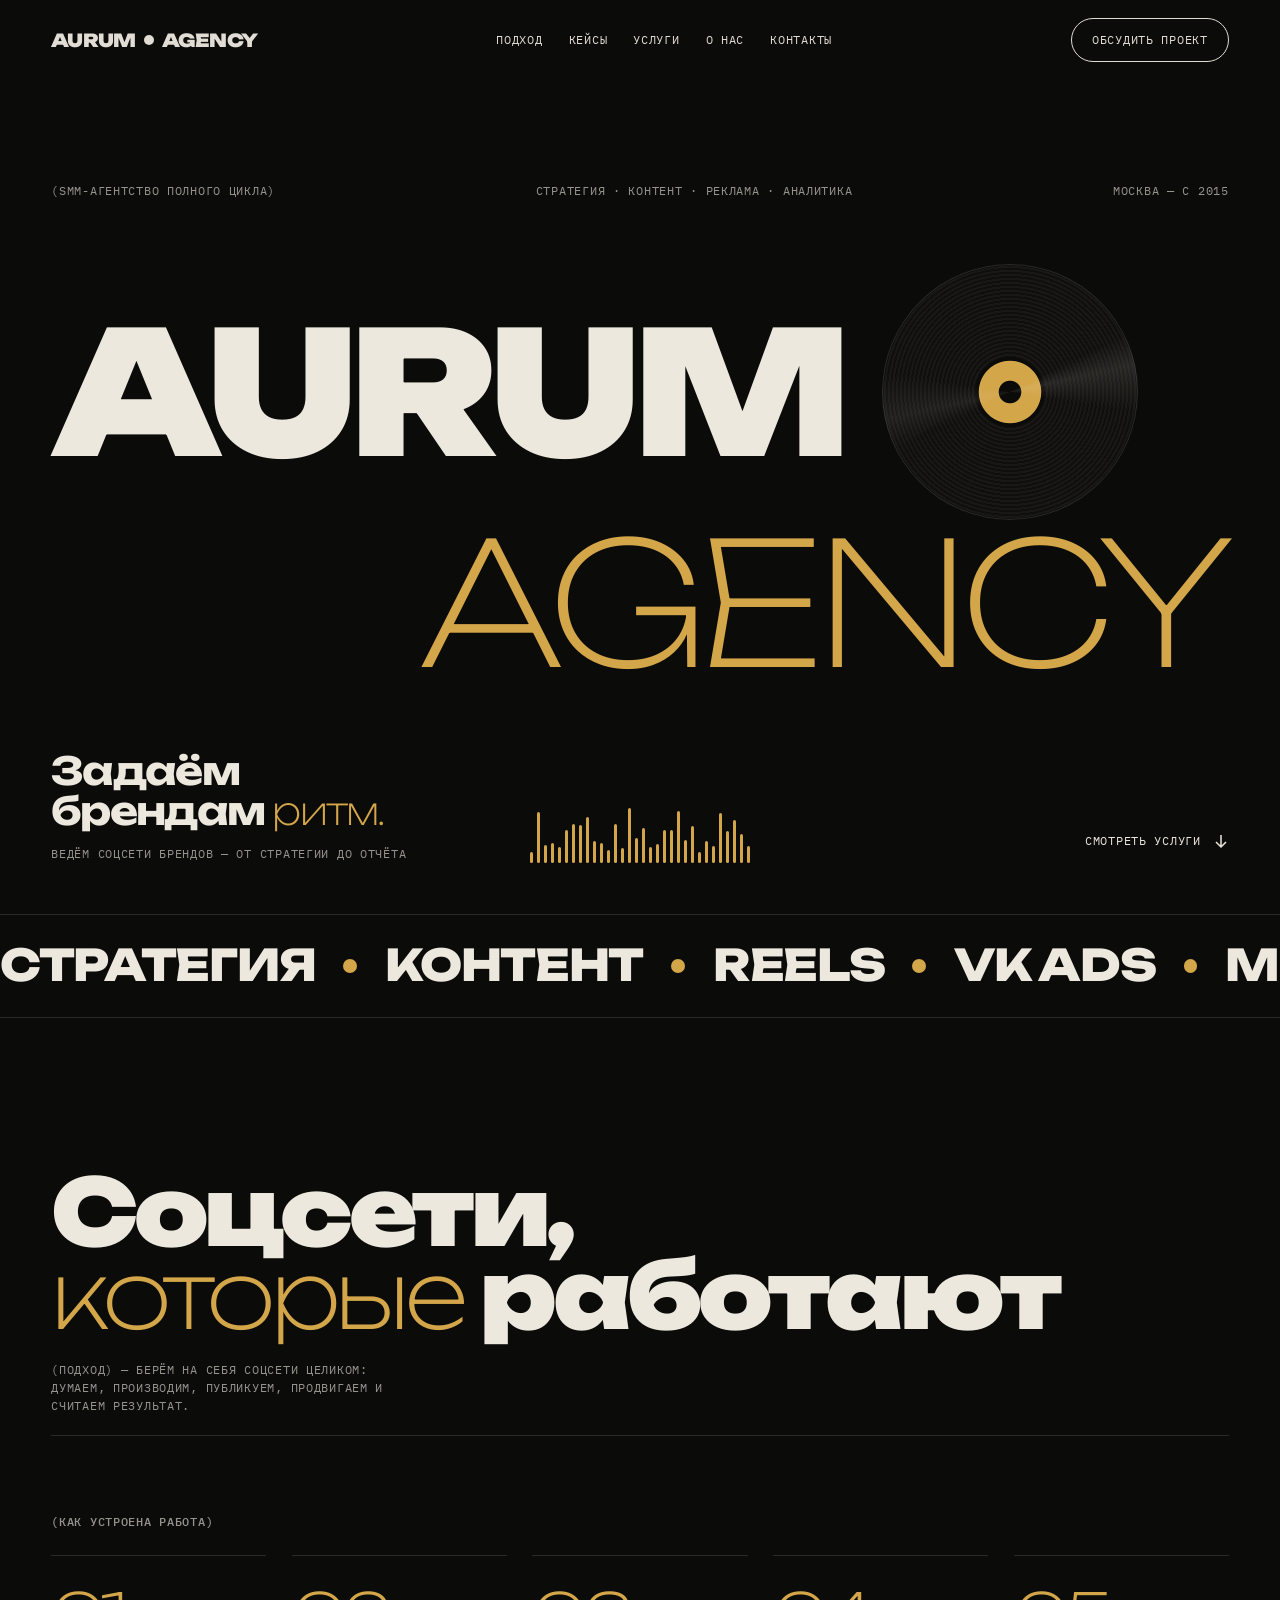
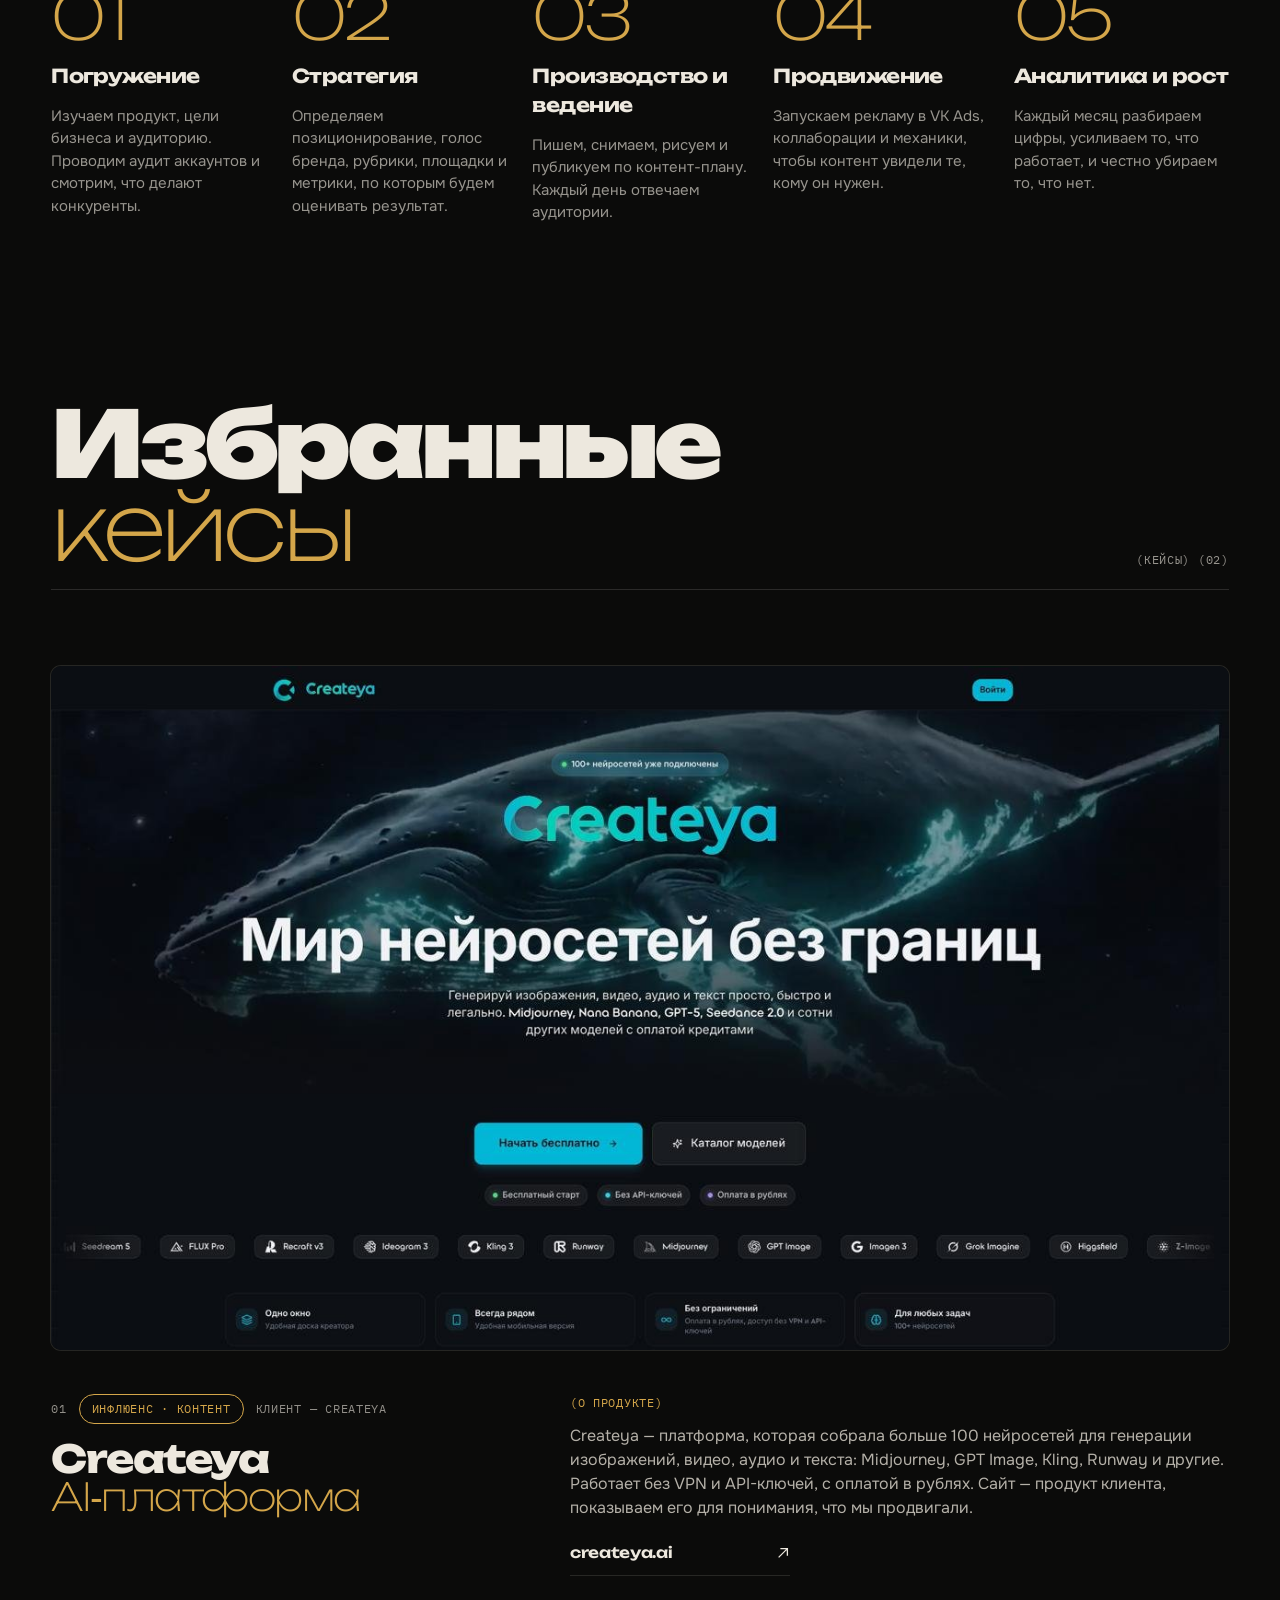
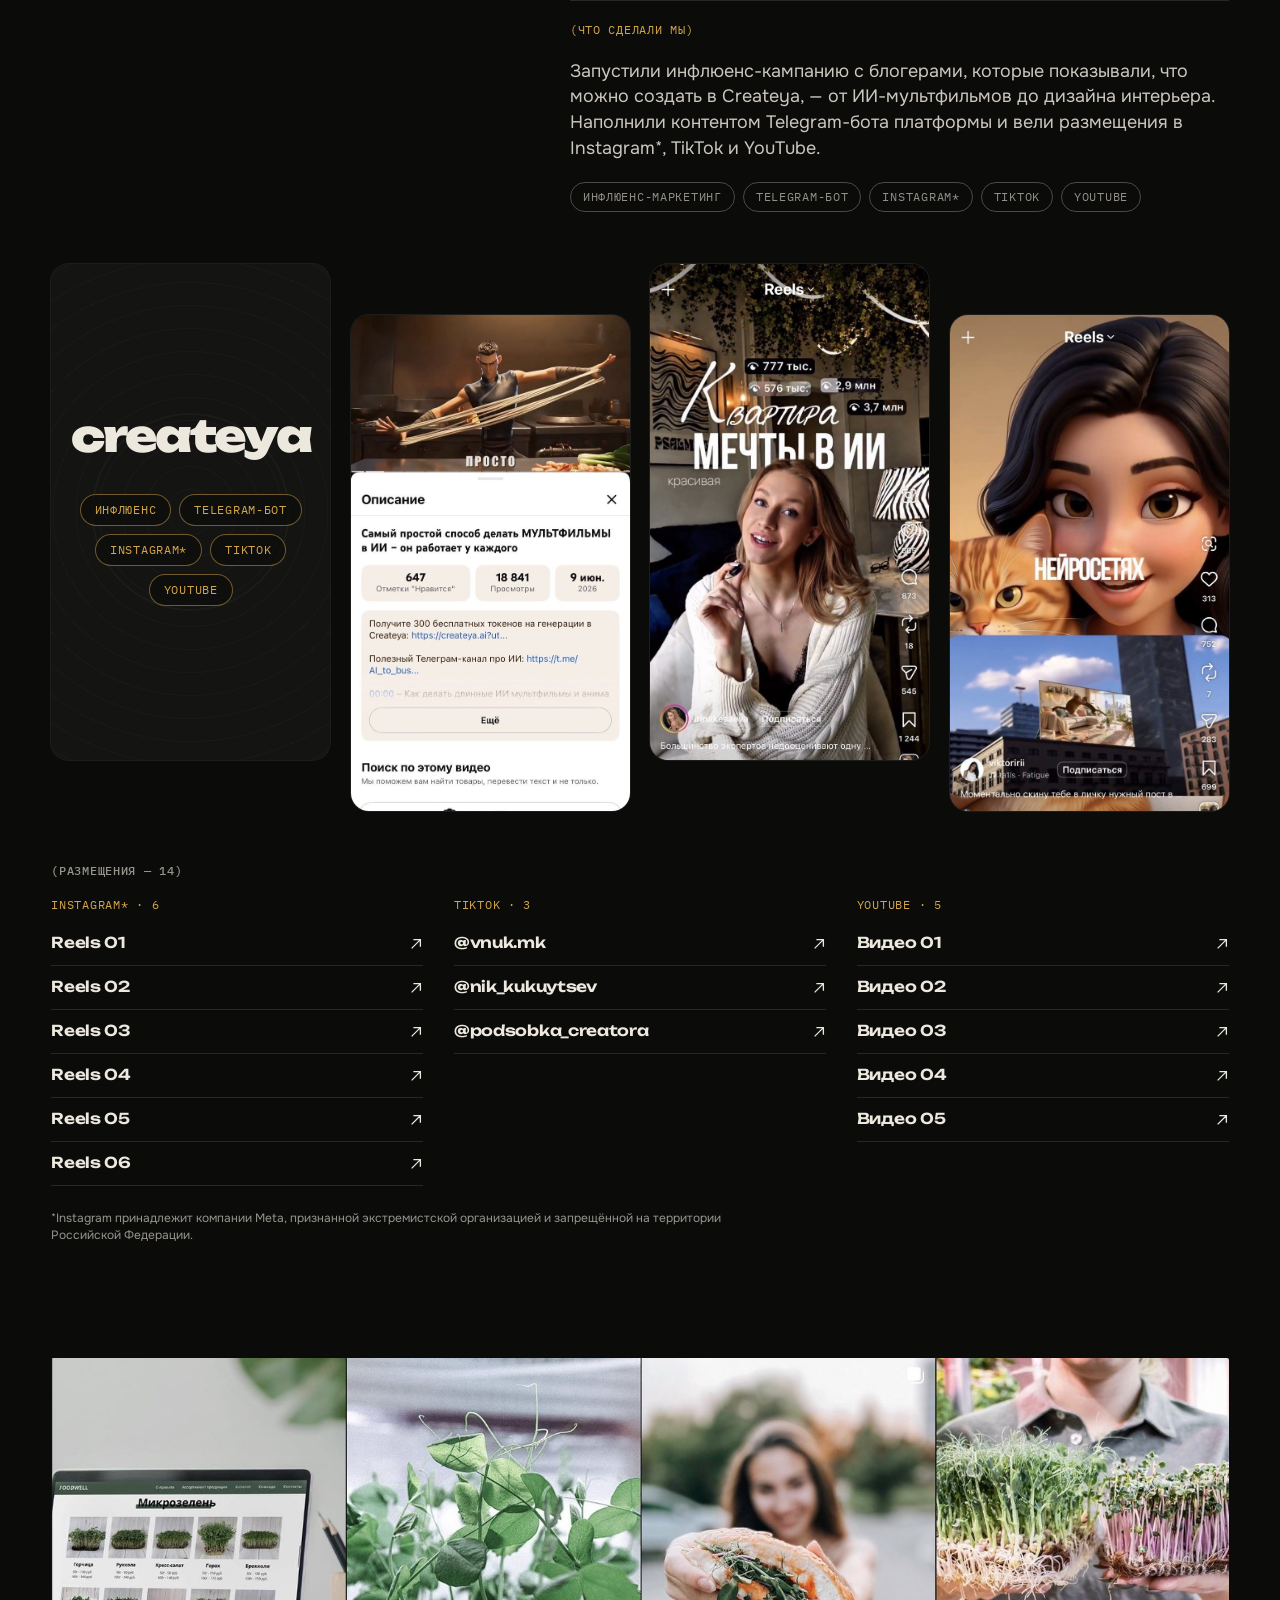
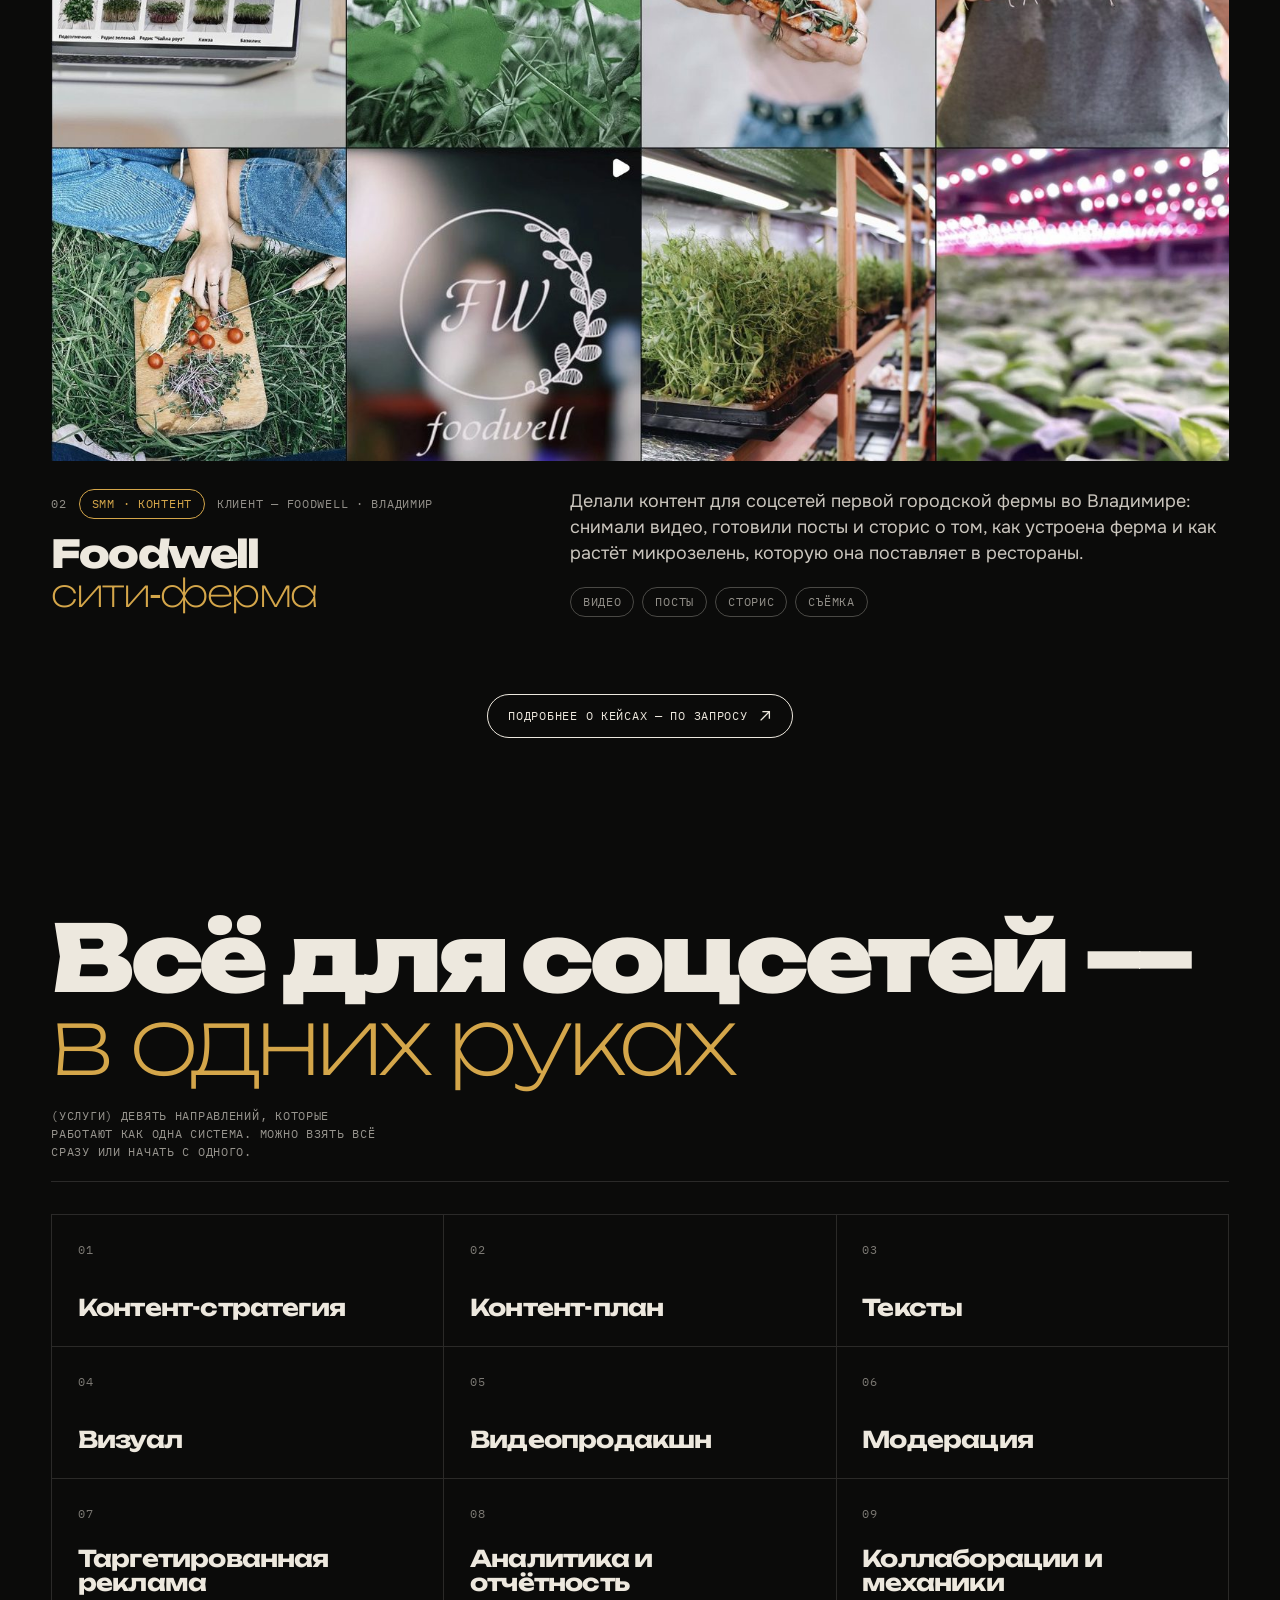
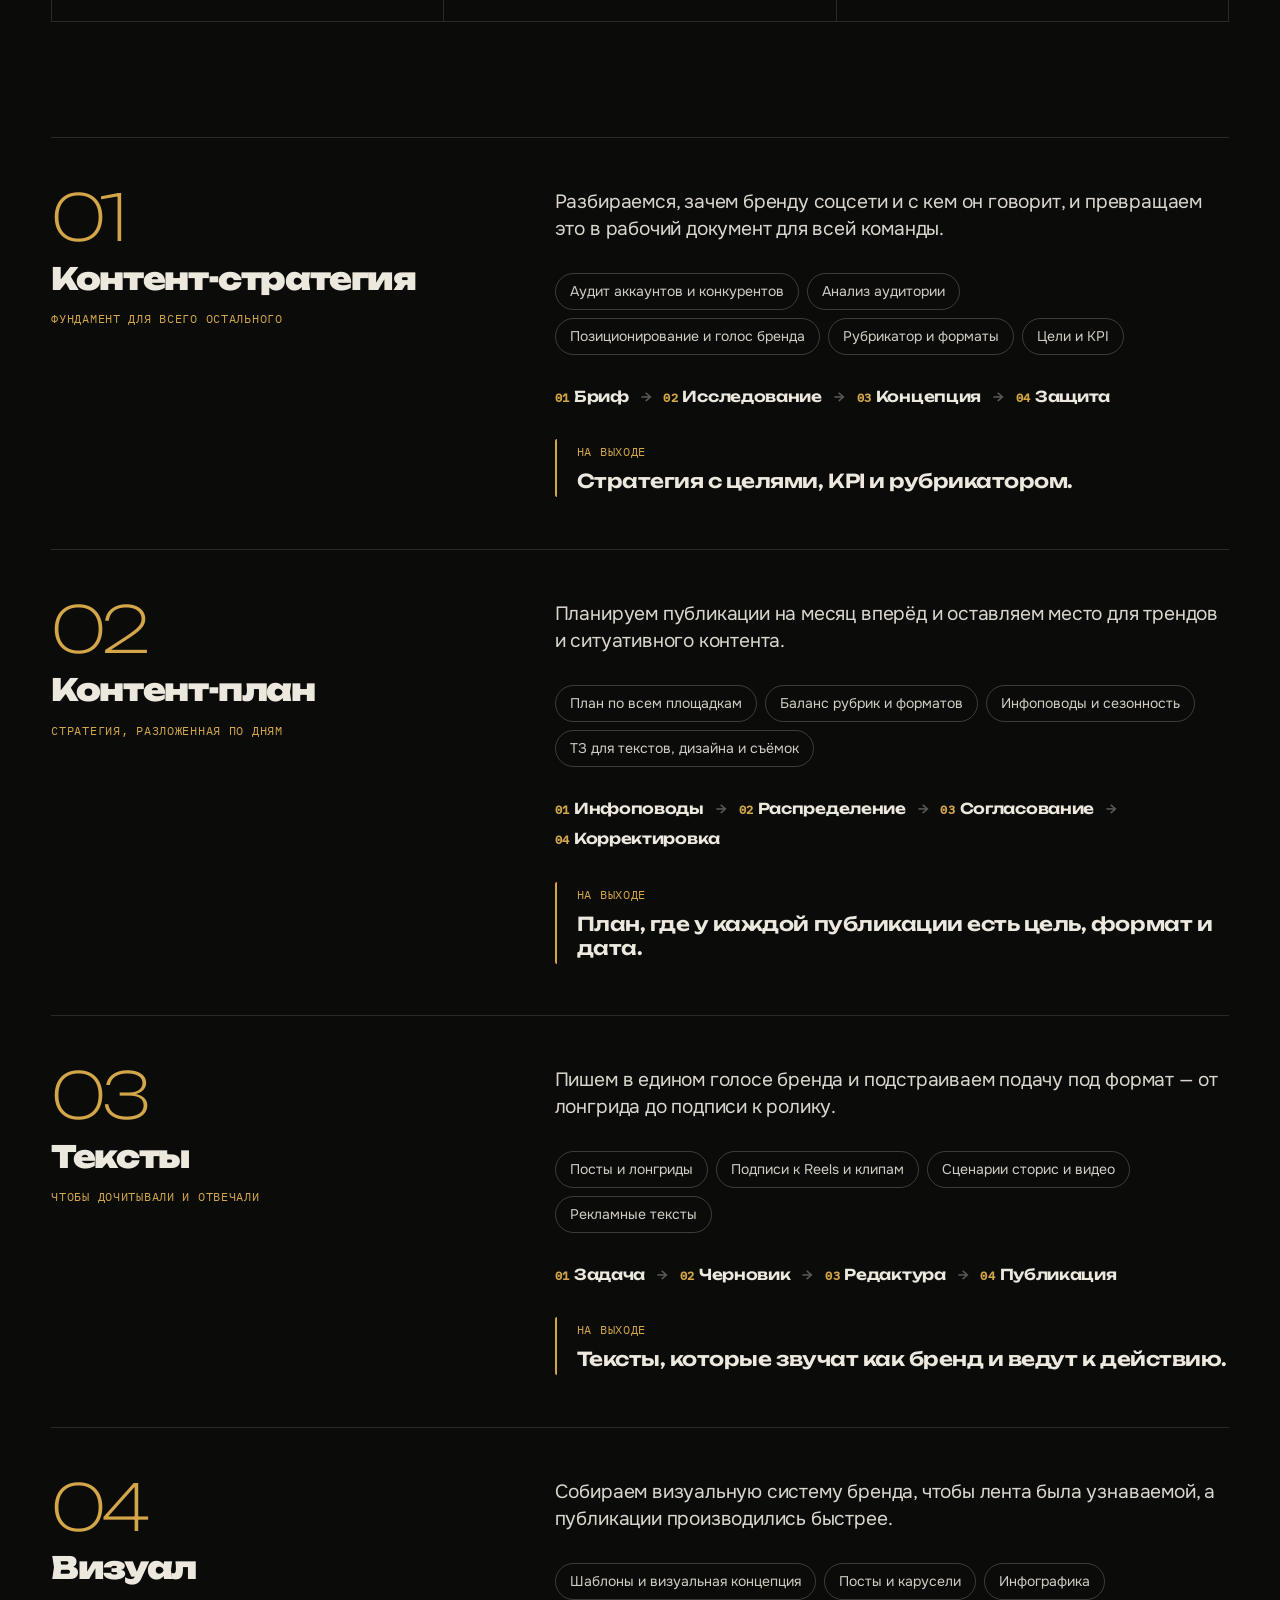
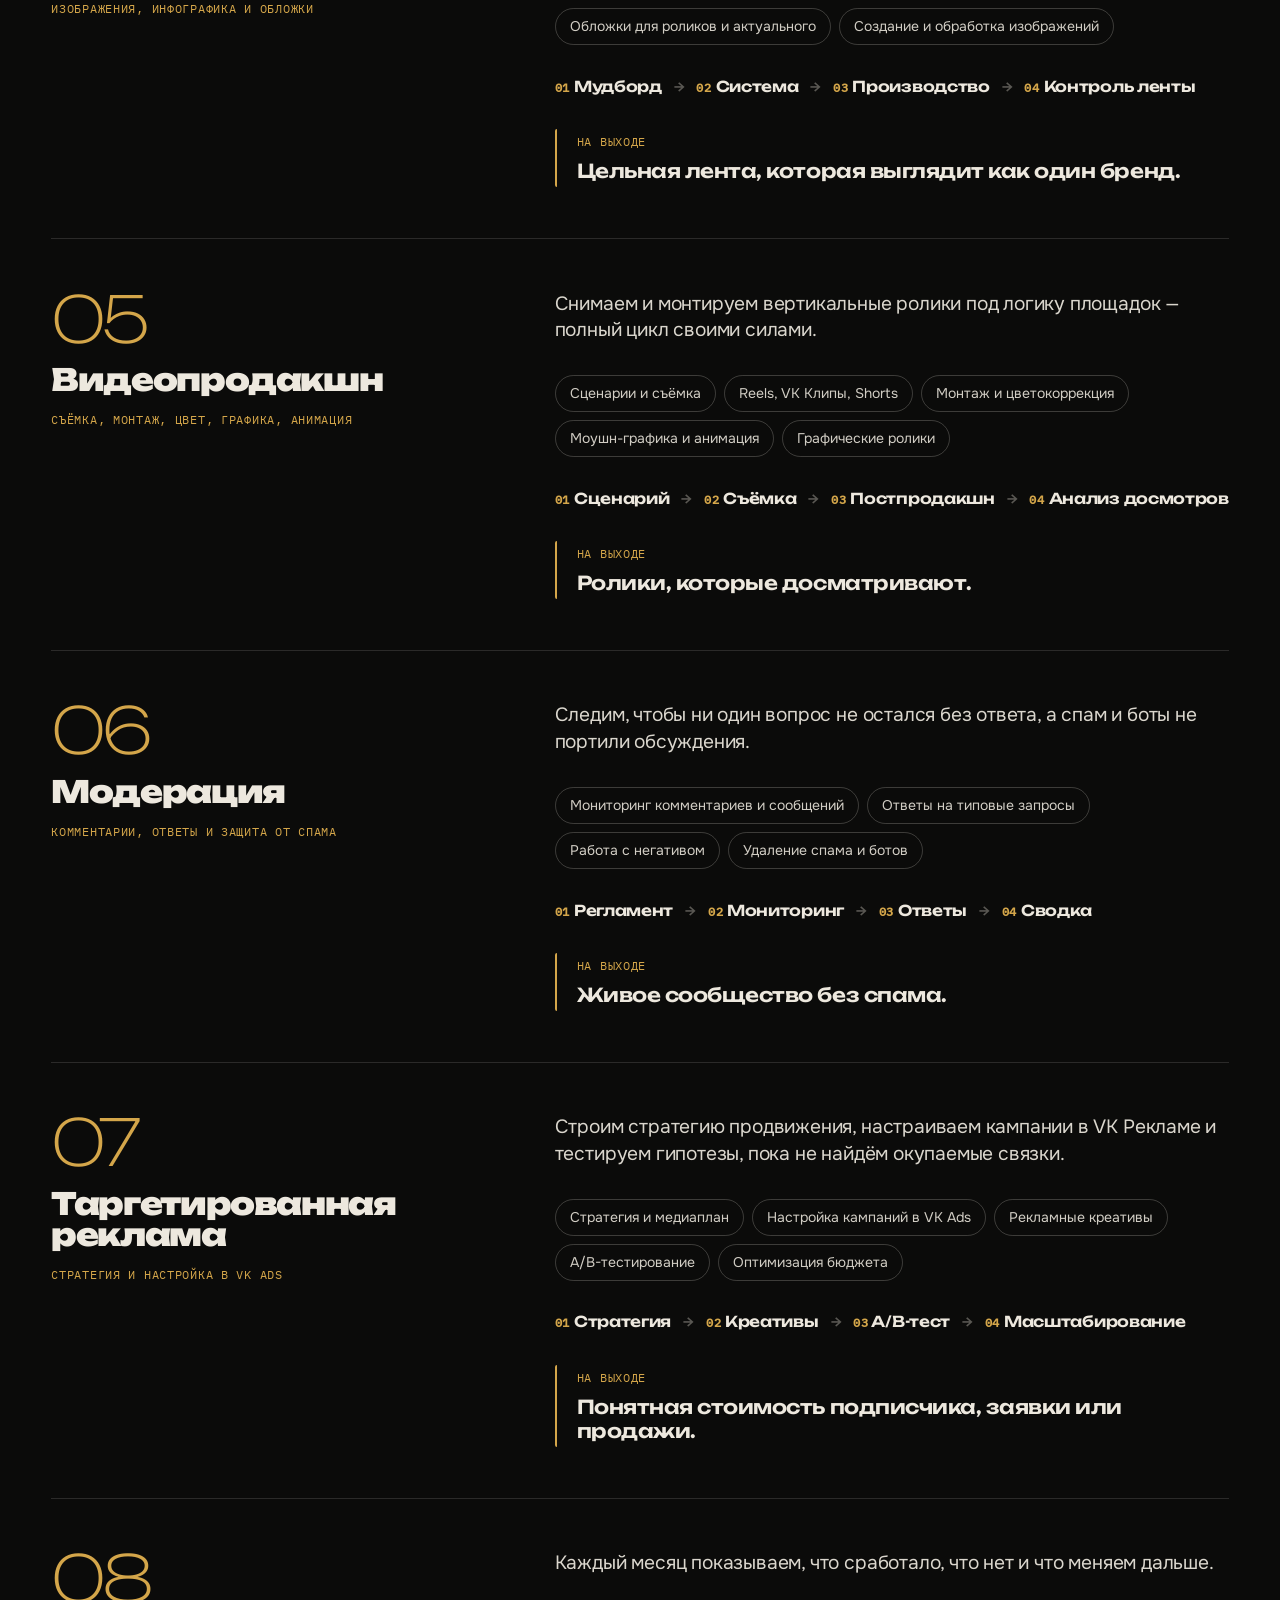
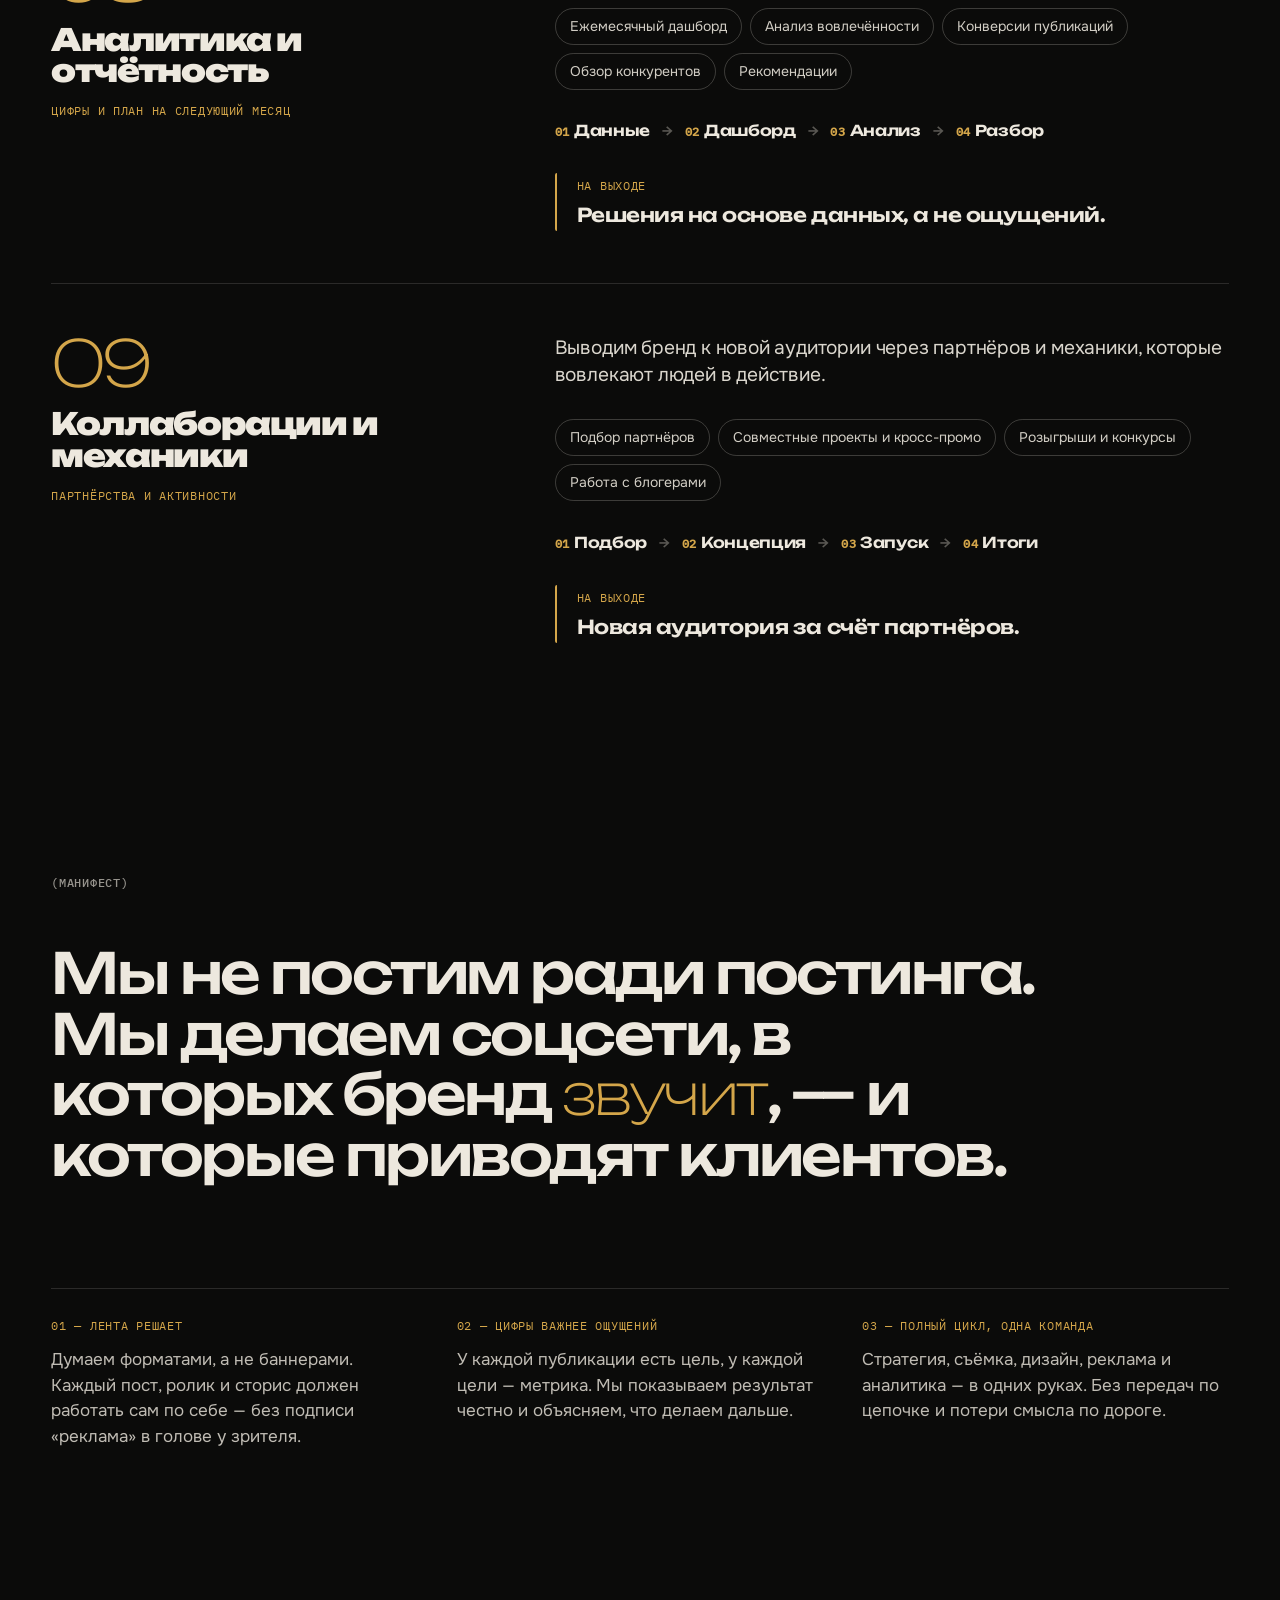
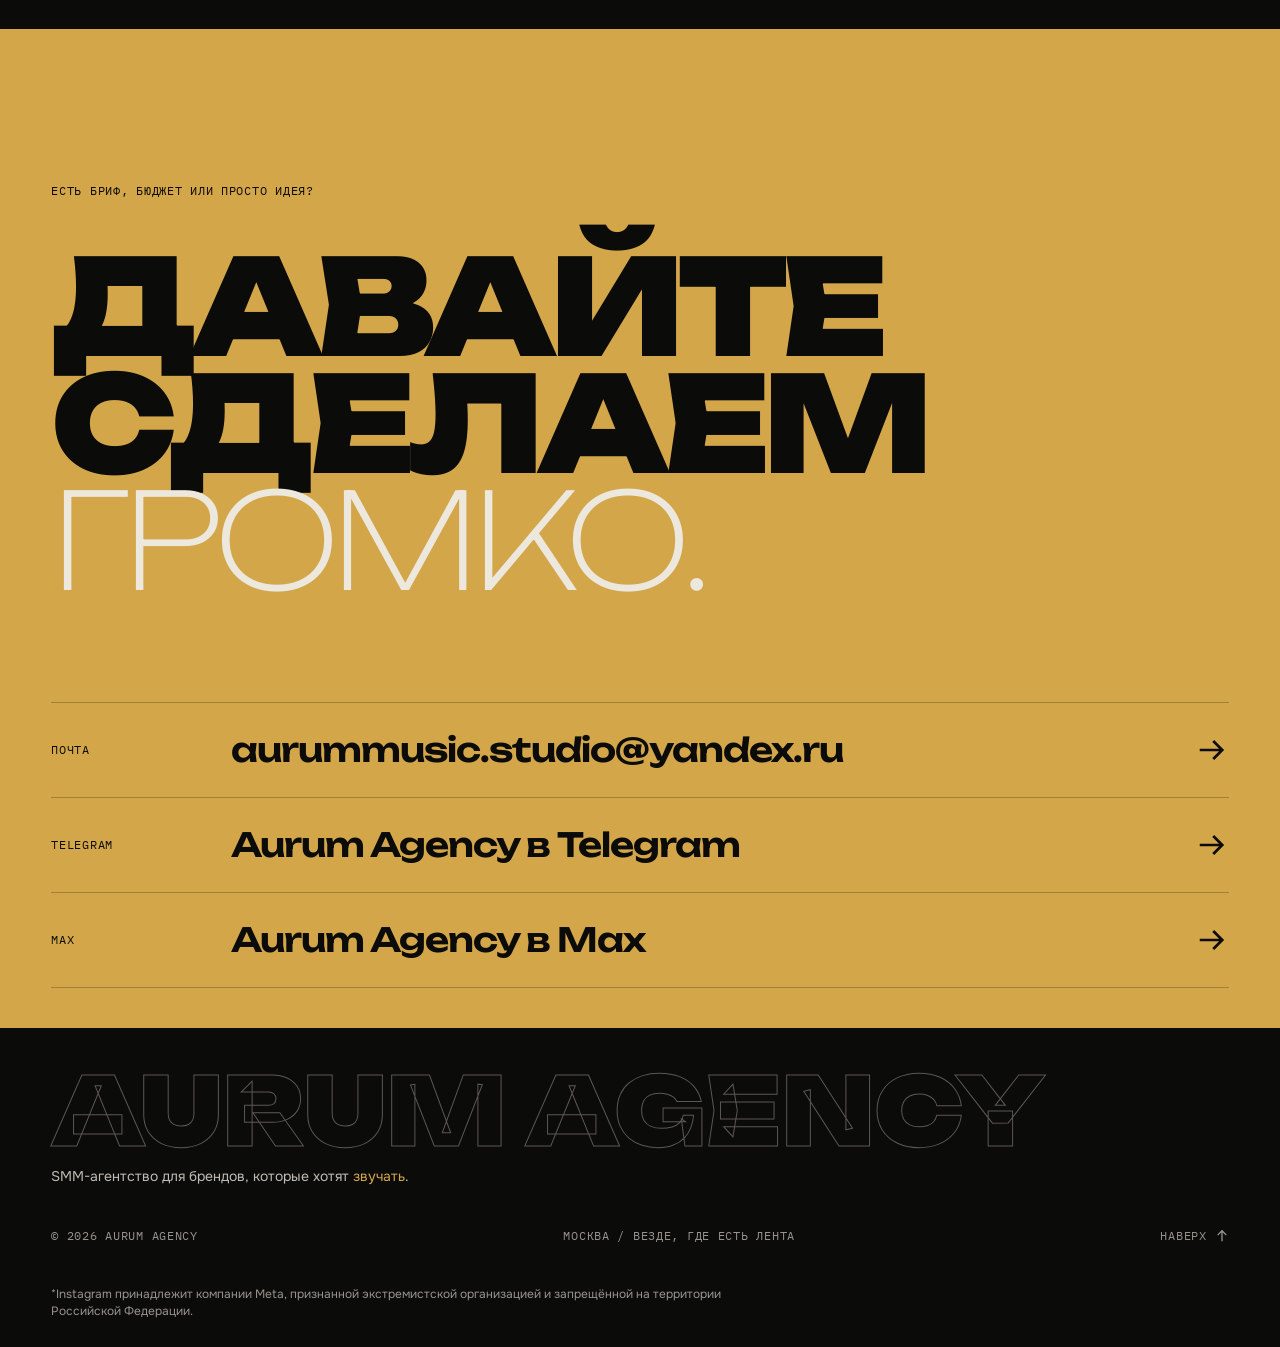
==== commit 357fac67: "Add files via upload" ====
--- a/index.html
+++ b/index.html
@@ -1 +1 @@
-<!DOCTYPE html><!--A_Ror_15NKk8xmIgf3QDc--><html lang="ru"><head><meta charSet="utf-8"/><meta name="viewport" content="width=device-width, initial-scale=1"/><link rel="stylesheet" href="./_next/static/css/b3e8d174f3ab08f5.css" data-precedence="next"/><link rel="preload" as="script" fetchPriority="low" href="./_next/static/chunks/webpack-c6d7ae6386246f50.js"/><script src="./_next/static/chunks/4bd1b696-c023c6e3521b1417.js" async=""></script><script src="./_next/static/chunks/255-9acdc15b78d766e6.js" async=""></script><script src="./_next/static/chunks/main-app-d9d5d56d1a805d23.js" async=""></script><script src="./_next/static/chunks/356-cbf227d402f2b02e.js" async=""></script><script src="./_next/static/chunks/app/page-a87ced43af4f4119.js" async=""></script><meta name="theme-color" content="#0B0B0A"/><title>Aurum Agency — задаём брендам ритм</title><meta name="description" content="Креативное агентство: контент и SMM для брендов, культуры и музыки. Подкасты, Reels, съёмки, ведение соцсетей. Москва, с 2015 года."/><link rel="canonical" href="https://www.aurummusic.ru"/><meta property="og:title" content="Aurum Agency — задаём брендам ритм"/><meta property="og:description" content="Креативное агентство: контент и SMM для брендов, культуры и музыки. Подкасты, Reels, съёмки, ведение соцсетей. Москва, с 2015 года."/><meta property="og:url" content="https://www.aurummusic.ru"/><meta property="og:site_name" content="Aurum Agency"/><meta property="og:locale" content="ru_RU"/><meta property="og:image" content="https://www.aurummusic.ru/images/cases/perfetti.jpg"/><meta property="og:image:width" content="1100"/><meta property="og:image:height" content="612"/><meta property="og:image:alt" content="Aurum Agency"/><meta property="og:type" content="website"/><meta name="twitter:card" content="summary_large_image"/><meta name="twitter:title" content="Aurum Agency — задаём брендам ритм"/><meta name="twitter:description" content="Креативное агентство: контент и SMM для брендов, культуры и музыки. Подкасты, Reels, съёмки, ведение соцсетей. Москва, с 2015 года."/><meta name="twitter:image" content="https://www.aurummusic.ru/images/cases/perfetti.jpg"/><meta name="twitter:image:width" content="1100"/><meta name="twitter:image:height" content="612"/><meta name="twitter:image:alt" content="Aurum Agency"/><link rel="icon" href="./icon.svg?85871c1190105057" type="image/svg+xml" sizes="any"/><script>document.documentElement.classList.add('js')</script><script src="./_next/static/chunks/polyfills-42372ed130431b0a.js" noModule=""></script></head><body style="--gold:#D4A64A"><div hidden=""><!--$--><!--/$--></div><header class="sticky top-0 z-20 mix-blend-difference"><div class="wrap flex items-center justify-between gap-6 py-[18px]"><a href="#top" aria-label="Aurum Agency — на главную" class="flex items-center gap-2 font-display text-[18px] font-black tracking-[-0.04em]">AURUM<span class="inline-block h-2.5 w-2.5 rounded-full bg-bone" aria-hidden="true"></span>AGENCY</a><nav aria-label="Основное меню" class="mono hidden gap-[26px] sm:flex sm:flex-wrap"><a href="#work" class="nav-link">Проекты</a><a href="#content" class="nav-link">Контент и SMM</a><a href="#services" class="nav-link">Услуги</a><a href="#about" class="nav-link">О нас</a><a href="#contact" class="nav-link">Контакты</a></nav><a href="#contact" class="pill mono">Обсудить проект</a></div></header><main><section id="top" aria-label="Первый экран" class="pb-[clamp(32px,4vw,56px)] pt-[clamp(40px,8vw,120px)]"><div class="wrap"><div class="mono dim mb-[clamp(28px,5vw,72px)] flex flex-wrap justify-between gap-4"><span>(Независимое креативное агентство)</span><span>Контент · SMM · Музыка</span><span>Москва — с 2015</span></div><h1 class="m-0"><span class="hero-row flex items-center gap-[clamp(16px,3vw,48px)]"><span class="hero-word rise">AURUM</span><span class="disc" aria-hidden="true"></span></span><span class="hero-row mt-[clamp(6px,1vw,16px)] flex items-end justify-end"><span class="hero-word rise font-extralight text-gold" style="animation-delay:0.12s">AGENCY</span></span></h1><div class="mt-[clamp(40px,6vw,96px)] grid items-end gap-8 [grid-template-columns:repeat(auto-fit,minmax(260px,1fr))]"><div class="flex flex-col gap-3.5"><p class="m-0 max-w-[16ch] font-display text-[clamp(26px,3vw,46px)] font-bold leading-[1.05] tracking-[-0.045em]">Задаём брендам<!-- --> <span class="accent">ритм.</span></p><p class="mono dim m-0">Контент и SMM для брендов, культуры и музыки</p></div><div class="wave justify-self-center" aria-hidden="true"><i style="height:20%;animation-delay:0s"></i><i style="height:91%;animation-delay:0.37s"></i><i style="height:33%;animation-delay:0.74s"></i><i style="height:36%;animation-delay:1.11s"></i><i style="height:29%;animation-delay:0.28s"></i><i style="height:60%;animation-delay:0.65s"></i><i style="height:71%;animation-delay:1.02s"></i><i style="height:69%;animation-delay:0.19s"></i><i style="height:82%;animation-delay:0.56s"></i><i style="height:40%;animation-delay:0.93s"></i><i style="height:36%;animation-delay:0.1s"></i><i style="height:23%;animation-delay:0.47s"></i><i style="height:71%;animation-delay:0.84s"></i><i style="height:28%;animation-delay:0.01s"></i><i style="height:98%;animation-delay:0.38s"></i><i style="height:46%;animation-delay:0.75s"></i><i style="height:63%;animation-delay:1.12s"></i><i style="height:29%;animation-delay:0.29s"></i><i style="height:34%;animation-delay:0.66s"></i><i style="height:60%;animation-delay:1.03s"></i><i style="height:59%;animation-delay:0.2s"></i><i style="height:93%;animation-delay:0.57s"></i><i style="height:41%;animation-delay:0.94s"></i><i style="height:67%;animation-delay:0.11s"></i><i style="height:21%;animation-delay:0.48s"></i><i style="height:40%;animation-delay:0.85s"></i><i style="height:31%;animation-delay:0.02s"></i><i style="height:89%;animation-delay:0.39s"></i><i style="height:57%;animation-delay:0.76s"></i><i style="height:78%;animation-delay:1.13s"></i><i style="height:52%;animation-delay:0.3s"></i><i style="height:30%;animation-delay:0.67s"></i></div><a href="#work" class="mono flex min-h-[44px] items-center gap-3 justify-self-end transition-colors hover:text-gold">Смотреть проекты<svg width="16" height="16" viewBox="0 0 16 16" fill="none" stroke="currentColor" stroke-width="1.5" aria-hidden="true"><path d="M8 2v12M3 9l5 5 5-5"></path></svg></a></div></div></section><div class="marquee" aria-hidden="true"><div class="marquee-track"><span>КОНТЕНТ<b class="marquee-dot"></b>SMM<b class="marquee-dot"></b>REELS<b class="marquee-dot"></b>СЪЁМКИ<b class="marquee-dot"></b>МУЗЫКА<b class="marquee-dot"></b>КУЛЬТУРА<b class="marquee-dot"></b>БРЕНДЫ<b class="marquee-dot"></b></span><span>КОНТЕНТ<b class="marquee-dot"></b>SMM<b class="marquee-dot"></b>REELS<b class="marquee-dot"></b>СЪЁМКИ<b class="marquee-dot"></b>МУЗЫКА<b class="marquee-dot"></b>КУЛЬТУРА<b class="marquee-dot"></b>БРЕНДЫ<b class="marquee-dot"></b></span></div></div><section id="content" aria-labelledby="content-h" class="pt-[clamp(80px,12vw,180px)]"><div class="wrap"><div class="shead" data-reveal="true"><h2 id="content-h" class="h2">Контент,<br/><span class="accent">который</span> <!-- -->смотрят</h2><p class="mono dim m-0 max-w-[340px]">(Контент и SMM) — Ведём соцсети брендов и артистов: от стратегии до последнего комментария.</p></div><div class="feed-box mt-[clamp(40px,6vw,88px)]" data-reveal="true"><ul class="feed m-0 list-none p-0"><li class="tile bg-[#141412]"><img alt="Reels: Бэкстейдж со съёмки" loading="lazy" decoding="async" data-nimg="fill" class="object-cover" style="position:absolute;height:100%;width:100%;left:0;top:0;right:0;bottom:0;color:transparent" src="./images/feed/reels.jpg"/></li><li class="tile bg-[#141412]"><img alt="Telegram: Закулисье релиза" loading="lazy" decoding="async" data-nimg="fill" class="object-cover" style="position:absolute;height:100%;width:100%;left:0;top:0;right:0;bottom:0;color:transparent" src="./images/feed/telegram.jpg"/></li><li class="tile bg-[#141412]"><img alt="VK Клипы: Тренд-формат с артистом" loading="lazy" decoding="async" data-nimg="fill" class="object-cover" style="position:absolute;height:100%;width:100%;left:0;top:0;right:0;bottom:0;color:transparent" src="./images/feed/vk-klipy.jpg"/></li><li class="tile bg-[#141412]"><img alt="Shorts: Нарезка с концерта" loading="lazy" decoding="async" data-nimg="fill" class="object-cover" style="position:absolute;height:100%;width:100%;left:0;top:0;right:0;bottom:0;color:transparent" src="./images/feed/shorts.jpg"/></li><li class="tile bg-[#141412]"><img alt="TikTok: Челлендж под трек" loading="lazy" decoding="async" data-nimg="fill" class="object-cover" style="position:absolute;height:100%;width:100%;left:0;top:0;right:0;bottom:0;color:transparent" src="./images/feed/tiktok.jpg"/></li><li class="tile bg-[#141412]"><img alt="Stories: Анонс и обратный отсчёт" loading="lazy" decoding="async" data-nimg="fill" class="object-cover" style="position:absolute;height:100%;width:100%;left:0;top:0;right:0;bottom:0;color:transparent" src="./images/feed/stories.jpg"/></li></ul></div><div class="steps mt-[clamp(64px,8vw,120px)]" data-reveal="true"><div class="step"><span class="step-n">01</span><h3 class="m-0 font-display text-[clamp(18px,1.6vw,24px)] font-bold tracking-[-0.03em]">Стратегия</h3><p class="dim m-0 text-base leading-normal">Аудит, позиционирование, голос бренда, рубрикатор и контент-план на квартал.</p></div><div class="step"><span class="step-n">02</span><h3 class="m-0 font-display text-[clamp(18px,1.6vw,24px)] font-bold tracking-[-0.03em]">Производство</h3><p class="dim m-0 text-base leading-normal">Свои съёмочные команды, монтаж, дизайн и музыка — контент делаем сами, без подрядчиков.</p></div><div class="step"><span class="step-n">03</span><h3 class="m-0 font-display text-[clamp(18px,1.6vw,24px)] font-bold tracking-[-0.03em]">Публикация и комьюнити</h3><p class="dim m-0 text-base leading-normal">Ведём аккаунты каждый день: постинг, сторис, ответы, работа с блогерами и посевы.</p></div><div class="step"><span class="step-n">04</span><h3 class="m-0 font-display text-[clamp(18px,1.6vw,24px)] font-bold tracking-[-0.03em]">Аналитика</h3><p class="dim m-0 text-base leading-normal">Смотрим, что заходит, убираем то, что не работает, и масштабируем лучшие форматы.</p></div></div></div></section><section id="work" aria-labelledby="work-h" class="pt-[clamp(100px,14vw,220px)]"><div class="wrap"><div class="shead" data-reveal="true"><h2 id="work-h" class="h2">Избранные<br/><span class="accent">проекты</span></h2><p class="mono dim m-0 max-w-[320px]">(<!-- -->04<!-- -->) <!-- -->Подкасты, ролики и соцсети, которые смотрят до конца.</p></div><div class="works mt-[clamp(48px,7vw,110px)]"><article class="work-wide" data-reveal="true"><div class="work"><div class="media bg-[#141412]" style="aspect-ratio:1240 / 1220"><div class="media-in parallax"><img alt="Съёмочная площадка: камеры, свет и команда в лофте" loading="lazy" decoding="async" data-nimg="fill" class="object-cover" style="position:absolute;height:100%;width:100%;left:0;top:0;right:0;bottom:0;color:transparent" src="./images/cases/pro-bolshoy-gorod.jpg"/></div></div><div class="mt-[22px] flex flex-col gap-3.5"><div class="mono flex flex-wrap items-center gap-4 text-bone/60"><span>01</span><span class="tag tag-gold">Видеоподкаст</span><span>Клиент — <!-- -->Правительство Москвы</span></div><p class="mono m-0 text-gold">100+ эпизодов · 500K+ просмотров</p><h3 class="wtitle">Про большой<!-- --> <span class="accent">город</span></h3><p class="m-0 max-w-[48ch] text-base leading-normal text-bone/70">Видеоподкаст о благоустройстве Москвы: более сотни эпизодов, интервью и регулярный выпуск на годы вперёд.</p></div></div></article><article class="work-narrow" data-reveal="true"><div class="work"><div class="media bg-[#141412]" style="aspect-ratio:1100 / 612"><div class="media-in parallax"><img alt="Кадр подкаста Perfetti Van Melle: ведущая и гость у микрофонов" loading="lazy" decoding="async" data-nimg="fill" class="object-cover" style="position:absolute;height:100%;width:100%;left:0;top:0;right:0;bottom:0;color:transparent" src="./images/cases/perfetti.jpg"/></div></div><div class="mt-[22px] flex flex-col gap-3.5"><div class="mono flex flex-wrap items-center gap-4 text-bone/60"><span>02</span><span class="tag tag-gold">HR-бренд · Подкаст</span><span>Клиент — <!-- -->Perfetti Van Melle</span></div><p class="mono m-0 text-gold">24 эпизода</p><h3 class="wtitle">Корпоративный<!-- --> <span class="accent">подкаст</span></h3><p class="m-0 max-w-[48ch] text-base leading-normal text-bone/70">Еженедельный подкаст о жизни компании, продуктовой линейке и маркетинге — контент для сотрудников и бренда работодателя.</p></div></div></article><article class="work-wide" data-reveal="true"><div class="work"><div class="media bg-[#141412]" style="aspect-ratio:2174 / 1298"><div class="media-in parallax"><img alt="Лента Foodwell: микрозелень, ферма, сэндвичи" loading="lazy" decoding="async" data-nimg="fill" class="object-cover" style="position:absolute;height:100%;width:100%;left:0;top:0;right:0;bottom:0;color:transparent" src="./images/cases/foodwell.jpg"/></div></div><div class="mt-[22px] flex flex-col gap-3.5"><div class="mono flex flex-wrap items-center gap-4 text-bone/60"><span>03</span><span class="tag tag-gold">SMM · Ведение</span><span>Клиент — <!-- -->Foodwell</span></div><p class="mono m-0 text-gold">Сити-ферма · микрозелень · мастер-классы</p><h3 class="wtitle">Foodwell<!-- --> <span class="accent">сити-ферма</span></h3><p class="m-0 max-w-[48ch] text-base leading-normal text-bone/70">Соцсети первой городской фермы во Владимире: показываем, как растёт микрозелень для ресторанов, учим выращивать зелень без земли и зовём на мастер-классы.</p></div></div></article><article class="work-narrow" data-reveal="true"><div class="work"><div class="media bg-[#141412]" style="aspect-ratio:1092 / 614"><div class="media-in parallax"><img alt="Кадры имиджевого ролика Neiry: переговорная, монитор камеры, интервью" loading="lazy" decoding="async" data-nimg="fill" class="object-cover" style="position:absolute;height:100%;width:100%;left:0;top:0;right:0;bottom:0;color:transparent" src="./images/cases/neiry.jpg"/></div></div><div class="mt-[22px] flex flex-col gap-3.5"><div class="mono flex flex-wrap items-center gap-4 text-bone/60"><span>04</span><span class="tag">Имиджевый ролик</span><span>Клиент — <!-- -->Neiry</span></div><p class="mono m-0 text-gold">3 мин · 4 локации</p><h3 class="wtitle">Neiry<!-- --> <span class="accent">live-action × CGI</span></h3><p class="m-0 max-w-[48ch] text-base leading-normal text-bone/70">Имиджевый ролик для IT-компании: сочетание живой съёмки и CGI, четыре локации.</p></div></div></article></div><div class="mt-[clamp(64px,8vw,120px)] flex justify-center"><a class="pill mono" href="#contact">Подробнее о кейсах — по запросу<svg width="14" height="14" viewBox="0 0 16 16" fill="none" stroke="currentColor" stroke-width="1.5" aria-hidden="true"><path d="M3 13L13 3M5 3h8v8"></path></svg></a></div></div></section><section id="services" aria-labelledby="svc-h" class="pt-[clamp(100px,14vw,220px)]"><div class="wrap"><div class="shead" data-reveal="true"><h2 id="svc-h" class="mono dim m-0 font-medium">(Что мы делаем)</h2><p class="mono dim m-0">Два главных направления и всё, что их усиливает.</p></div><div class="mt-8 grid gap-[clamp(16px,2.4vw,40px)] sm:grid-cols-2" data-reveal="true"><a href="#contact" class="fcard"><span class="mono">01 — Главное</span><span class="fcard-word">Контент</span><ul class="m-0 flex list-none flex-wrap gap-2 p-0"><li>Съёмки и продакшн</li><li>Спецпроекты</li><li>Подкасты и шоу</li><li>Фото</li><li>Монтаж</li></ul></a><a href="#contact" class="fcard"><span class="mono">02 — Главное</span><span class="fcard-word">SMM</span><ul class="m-0 flex list-none flex-wrap gap-2 p-0"><li>Стратегия</li><li>Reels и Shorts</li><li>Ведение аккаунтов</li><li>Telegram и VK</li><li>Комьюнити</li><li>Блогеры</li><li>Таргет</li><li>Аналитика</li></ul></a></div><ul class="mt-[clamp(32px,4vw,56px)] list-none border-t p-0 [border-color:rgba(237,232,222,0.14)]"><li data-reveal="true"><a href="#contact" class="svc"><span class="mono text-bone/50">03</span><span class="svc-word">Креатив</span><span class="svc-text">Идеи и кампании, которые живут в культуре, а не в рекламных паузах.</span></a></li><li data-reveal="true"><a href="#contact" class="svc"><span class="mono text-bone/50">04</span><span class="svc-word">Музыка</span><span class="svc-text">Саундтреки, аранжировки и аудиодизайн: презентация BMW в Большом театре, фестиваль «Круг света», AI Journey.</span></a></li><li data-reveal="true"><a href="#contact" class="svc"><span class="mono text-bone/50">05</span><span class="svc-word">Продакшн</span><span class="svc-text">Ролики, клипы, фотосъёмки и живые трансляции — под ключ.</span></a></li><li data-reveal="true"><a href="#contact" class="svc"><span class="mono text-bone/50">06</span><span class="svc-word">Партнёрства</span><span class="svc-text">Коллаборации брендов и артистов, понятные фанатам и полезные бизнесу.</span></a></li></ul></div></section><section id="about" aria-labelledby="about-h" class="pt-[clamp(100px,14vw,220px)]"><div class="wrap"><h2 id="about-h" class="mono dim m-0 mb-[clamp(28px,4vw,56px)] font-medium" data-reveal="true">(Манифест)</h2><p class="manifesto" data-reveal="true">Мы не делаем рекламу. Мы делаем контент, который<!-- --> <span class="accent">хочется досмотреть</span>, — и встраиваем в него бренд.</p><div class="mt-[clamp(56px,8vw,120px)] grid gap-[clamp(20px,3vw,48px)] border-t pt-7 [border-color:rgba(237,232,222,0.14)] sm:grid-cols-3" data-reveal="true"><div class="flex flex-col gap-3"><span class="mono text-gold">01 — Лента решает</span><p class="m-0 text-[17px] leading-normal text-bone/80">Думаем форматами, а не баннерами. Каждый пост, ролик и сторис должен работать сам по себе — без подписи «реклама» в голове у зрителя.</p></div><div class="flex flex-col gap-3"><span class="mono text-gold">02 — Сначала культура</span><p class="m-0 text-[17px] leading-normal text-bone/80">Начинаем там, где люди уже есть: музыка, сцены, комьюнити, тренды. Бренд заслуживает место в этом мире — или не заходит в него.</p></div><div class="flex flex-col gap-3"><span class="mono text-gold">03 — Независимые и громкие</span><p class="m-0 text-[17px] leading-normal text-bone/80">Без лишних слоёв и передач по цепочке. Те, кто придумал идею, её и снимают, и публикуют, и отвечают за результат.</p></div></div></div></section><section id="clients" aria-labelledby="cl-h" class="py-[clamp(100px,14vw,220px)]"><div class="wrap"><div class="shead !border-b-0" data-reveal="true"><h2 id="cl-h" class="h2 !text-[clamp(34px,5.4vw,88px)]">В хорошей<br/><span class="accent">компании</span></h2><p class="mono dim m-0 max-w-[300px]">Бренды, лейблы, площадки и фестивали, с которыми мы шумели.</p></div><ul class="logos mt-8 list-none p-0" data-reveal="true"><li class="logo-cell"><small class="mono absolute left-3.5 top-3">01</small><span class="logo-name">Правительство Москвы</span></li><li class="logo-cell"><small class="mono absolute left-3.5 top-3">02</small><span class="logo-name">Neiry</span></li><li class="logo-cell"><small class="mono absolute left-3.5 top-3">03</small><span class="logo-name">Perfetti Van Melle</span></li><li class="logo-cell"><small class="mono absolute left-3.5 top-3">04</small><span class="logo-name">Газпроммаш</span></li><li class="logo-cell"><small class="mono absolute left-3.5 top-3">05</small><span class="logo-name">BMW</span></li><li class="logo-cell"><small class="mono absolute left-3.5 top-3">06</small><span class="logo-name">«Круг света»</span></li><li class="logo-cell"><small class="mono absolute left-3.5 top-3">07</small><span class="logo-name">AI Journey</span></li><li class="logo-cell"><small class="mono absolute left-3.5 top-3">08</small><span class="logo-name">Нац. спортивная премия</span></li></ul></div></section></main><footer id="contact" aria-labelledby="contact-h" class="bg-gold text-ink"><div class="wrap pb-10 pt-[clamp(80px,12vw,180px)]"><p class="mono m-0 mb-[clamp(24px,4vw,48px)]">Есть бриф, бюджет или просто идея?</p><h2 id="contact-h" class="loud"><span>ДАВАЙТЕ</span><span>СДЕЛАЕМ</span><span class="font-extralight text-bone">ГРОМКО.</span></h2><div class="mt-[clamp(56px,8vw,120px)] border-t [border-color:rgba(11,11,10,0.25)]"><a href="mailto:aurummusic.studio@yandex.ru" class="clink"><span class="mono clink-label">Почта</span><span class="clink-value">aurummusic.studio@yandex.ru</span><svg width="36" height="36" viewBox="0 0 16 16" fill="none" stroke="currentColor" stroke-width="1.2" aria-hidden="true"><path d="M3 8h10M9 4l4 4-4 4"></path></svg></a><a href="https://t.me/aurummusic" class="clink" target="_blank" rel="noopener noreferrer"><span class="mono clink-label">Telegram</span><span class="clink-value">Aurum Agency в Telegram</span><svg width="36" height="36" viewBox="0 0 16 16" fill="none" stroke="currentColor" stroke-width="1.2" aria-hidden="true"><path d="M3 8h10M9 4l4 4-4 4"></path></svg></a><a href="https://max.ru/u/f9LHodD0cOJzfpGwyF8bVXijXXDw2UXuY0yIFoYDX6Z-3VqY6HwIhBq7L-U" class="clink" target="_blank" rel="noopener noreferrer"><span class="mono clink-label">Max</span><span class="clink-value">Aurum Agency в Max</span><svg width="36" height="36" viewBox="0 0 16 16" fill="none" stroke="currentColor" stroke-width="1.2" aria-hidden="true"><path d="M3 8h10M9 4l4 4-4 4"></path></svg></a></div></div><div class="bg-ink text-bone"><div class="wrap flex flex-col gap-7 pb-7 pt-10"><div class="flex flex-col gap-3.5"><p class="footer-word" aria-hidden="true">AURUM AGENCY</p><p class="m-0 text-sm leading-snug text-bone/80">Креативное агентство для брендов, которые хотят<!-- --> <span class="text-gold">звучать</span>.</p></div><div class="mono dim flex flex-wrap items-center justify-between gap-4"><span>© 2026 Aurum Agency</span><span>Москва / везде, где есть лента</span><a href="#top" class="flex min-h-[44px] items-center gap-2 transition-colors hover:text-gold">Наверх<svg width="14" height="14" viewBox="0 0 16 16" fill="none" stroke="currentColor" stroke-width="1.5" aria-hidden="true"><path d="M8 14V2M3 7l5-5 5 5"></path></svg></a></div></div></div></footer><!--$--><!--/$--><script src="./_next/static/chunks/webpack-c6d7ae6386246f50.js" id="_R_" async=""></script><script>(self.__next_f=self.__next_f||[]).push([0])</script><script>self.__next_f.push([1,"1:\"$Sreact.fragment\"\n2:I[9766,[],\"\"]\n3:I[8924,[],\"\"]\n12:I[7150,[],\"\"]\n:HL[\"./_next/static/css/b3e8d174f3ab08f5.css\",\"style\"]\n"])</script><script>self.__next_f.push([1,"0:{\"P\":null,\"b\":\"A_Ror_15NKk8xmIgf3QDc\",\"p\":\"\",\"c\":[\"\",\"\"],\"i\":false,\"f\":[[[\"\",{\"children\":[\"__PAGE__\",{}]},\"$undefined\",\"$undefined\",true],[\"\",[\"$\",\"$1\",\"c\",{\"children\":[[[\"$\",\"link\",\"0\",{\"rel\":\"stylesheet\",\"href\":\"./_next/static/css/b3e8d174f3ab08f5.css\",\"precedence\":\"next\",\"crossOrigin\":\"$undefined\",\"nonce\":\"$undefined\"}]],[\"$\",\"html\",null,{\"lang\":\"ru\",\"suppressHydrationWarning\":true,\"children\":[[\"$\",\"head\",null,{\"children\":[\"$\",\"script\",null,{\"dangerouslySetInnerHTML\":{\"__html\":\"document.documentElement.classList.add('js')\"}}]}],[\"$\",\"body\",null,{\"style\":{\"--gold\":\"#D4A64A\"},\"children\":[\"$\",\"$L2\",null,{\"parallelRouterKey\":\"children\",\"error\":\"$undefined\",\"errorStyles\":\"$undefined\",\"errorScripts\":\"$undefined\",\"template\":[\"$\",\"$L3\",null,{}],\"templateStyles\":\"$undefined\",\"templateScripts\":\"$undefined\",\"notFound\":[[[\"$\",\"title\",null,{\"children\":\"404: This page could not be found.\"}],[\"$\",\"div\",null,{\"style\":{\"fontFamily\":\"system-ui,\\\"Segoe UI\\\",Roboto,Helvetica,Arial,sans-serif,\\\"Apple Color Emoji\\\",\\\"Segoe UI Emoji\\\"\",\"height\":\"100vh\",\"textAlign\":\"center\",\"display\":\"flex\",\"flexDirection\":\"column\",\"alignItems\":\"center\",\"justifyContent\":\"center\"},\"children\":[\"$\",\"div\",null,{\"children\":[[\"$\",\"style\",null,{\"dangerouslySetInnerHTML\":{\"__html\":\"body{color:#000;background:#fff;margin:0}.next-error-h1{border-right:1px solid rgba(0,0,0,.3)}@media (prefers-color-scheme:dark){body{color:#fff;background:#000}.next-error-h1{border-right:1px solid rgba(255,255,255,.3)}}\"}}],[\"$\",\"h1\",null,{\"className\":\"next-error-h1\",\"style\":{\"display\":\"inline-block\",\"margin\":\"0 20px 0 0\",\"padding\":\"0 23px 0 0\",\"fontSize\":24,\"fontWeight\":500,\"verticalAlign\":\"top\",\"lineHeight\":\"49px\"},\"children\":404}],[\"$\",\"div\",null,{\"style\":{\"display\":\"inline-block\"},\"children\":[\"$\",\"h2\",null,{\"style\":{\"fontSize\":14,\"fontWeight\":400,\"lineHeight\":\"49px\",\"margin\":0},\"children\":\"This page could not be found.\"}]}]]}]}]],[]],\"forbidden\":\"$undefined\",\"unauthorized\":\"$undefined\"}]}]]}]]}],{\"children\":[\"__PAGE__\",[\"$\",\"$1\",\"c\",{\"children\":[[[\"$\",\"header\",null,{\"className\":\"sticky top-0 z-20 mix-blend-difference\",\"children\":[\"$\",\"div\",null,{\"className\":\"wrap flex items-center justify-between gap-6 py-[18px]\",\"children\":[[\"$\",\"a\",null,{\"href\":\"#top\",\"aria-label\":\"Aurum Agency — на главную\",\"className\":\"flex items-center gap-2 font-display text-[18px] font-black tracking-[-0.04em]\",\"children\":[\"AURUM\",[\"$\",\"span\",null,{\"className\":\"inline-block h-2.5 w-2.5 rounded-full bg-bone\",\"aria-hidden\":\"true\"}],\"AGENCY\"]}],[\"$\",\"nav\",null,{\"aria-label\":\"Основное меню\",\"className\":\"mono hidden gap-[26px] sm:flex sm:flex-wrap\",\"children\":[[\"$\",\"a\",\"#work\",{\"href\":\"#work\",\"className\":\"nav-link\",\"children\":\"Проекты\"}],[\"$\",\"a\",\"#content\",{\"href\":\"#content\",\"className\":\"nav-link\",\"children\":\"Контент и SMM\"}],[\"$\",\"a\",\"#services\",{\"href\":\"#services\",\"className\":\"nav-link\",\"children\":\"Услуги\"}],[\"$\",\"a\",\"#about\",{\"href\":\"#about\",\"className\":\"nav-link\",\"children\":\"О нас\"}],[\"$\",\"a\",\"#contact\",{\"href\":\"#contact\",\"className\":\"nav-link\",\"children\":\"Контакты\"}]]}],[\"$\",\"a\",null,{\"href\":\"#contact\",\"className\":\"pill mono\",\"children\":\"Обсудить проект\"}]]}]}],[\"$\",\"main\",null,{\"children\":[[[\"$\",\"section\",null,{\"id\":\"top\",\"aria-label\":\"Первый экран\",\"className\":\"pb-[clamp(32px,4vw,56px)] pt-[clamp(40px,8vw,120px)]\",\"children\":[\"$\",\"div\",null,{\"className\":\"wrap\",\"children\":[[\"$\",\"div\",null,{\"className\":\"mono dim mb-[clamp(28px,5vw,72px)] flex flex-wrap justify-between gap-4\",\"children\":[[\"$\",\"span\",\"(Независимое креативное агентство)\",{\"children\":\"(Независимое креативное агентство)\"}],[\"$\",\"span\",\"Контент · SMM · Музыка\",{\"children\":\"Контент · SMM · Музыка\"}],[\"$\",\"span\",\"Москва — с 2015\",{\"children\":\"Москва — с 2015\"}]]}],[\"$\",\"h1\",null,{\"className\":\"m-0\",\"children\":[[\"$\",\"span\",null,{\"className\":\"hero-row flex items-center gap-[clamp(16px,3vw,48px)]\",\"children\":[[\"$\",\"span\",null,{\"className\":\"hero-word rise\",\"children\":\"AURUM\"}],[\"$\",\"span\",null,{\"className\":\"disc\",\"aria-hidden\":\"true\"}]]}],[\"$\",\"span\",null,{\"className\":\"hero-row mt-[clamp(6px,1vw,16px)] flex items-end justify-end\",\"children\":[\"$\",\"span\",null,{\"className\":\"hero-word rise font-extralight text-gold\",\"style\":{\"animationDelay\":\"0.12s\"},\"children\":\"AGENCY\"}]}]]}],[\"$\",\"div\",null,{\"className\":\"mt-[clamp(40px,6vw,96px)] grid items-end gap-8 [grid-template-columns:repeat(auto-fit,minmax(260px,1fr))]\",\"children\":[[\"$\",\"div\",null,{\"className\":\"flex flex-col gap-3.5\",\"children\":[[\"$\",\"p\",null,{\"className\":\"m-0 max-w-[16ch] font-display text-[clamp(26px,3vw,46px)] font-bold leading-[1.05] tracking-[-0.045em]\",\"children\":[\"Задаём брендам\",\" \",\"$L4\"]}],\"$L5\"]}],\"$L6\",\"$L7\"]}]]}]}],\"$L8\"],\"$L9\",\"$La\",\"$Lb\",\"$Lc\",\"$Ld\"]}],\"$Le\",\"$Lf\"],null,\"$L10\"]}],{},null,false]},null,false],\"$L11\",false]],\"m\":\"$undefined\",\"G\":[\"$12\",[]],\"s\":false,\"S\":true}\n"])</script><script>self.__next_f.push([1,"13:I[1356,[\"356\",\"static/chunks/356-cbf227d402f2b02e.js\",\"974\",\"static/chunks/app/page-a87ced43af4f4119.js\"],\"Image\"]\n16:I[2972,[\"356\",\"static/chunks/356-cbf227d402f2b02e.js\",\"974\",\"static/chunks/app/page-a87ced43af4f4119.js\"],\"default\"]\n17:I[4431,[],\"OutletBoundary\"]\n19:I[5278,[],\"AsyncMetadataOutlet\"]\n1b:I[4431,[],\"ViewportBoundary\"]\n1d:I[4431,[],\"MetadataBoundary\"]\n1e:\"$Sreact.suspense\"\n4:[\"$\",\"span\",null,{\"className\":\"accent\",\"children\":\"ритм.\"}]\n5:[\"$\",\"p\",null,{\"className\":\"mono dim m-0\",\"children\":\"Контент и SMM для брендов, культуры и музыки\"}]\n"])</script><script>self.__next_f.push([1,"6:[\"$\",\"div\",null,{\"className\":\"wave justify-self-center\",\"aria-hidden\":\"true\",\"children\":[[\"$\",\"i\",\"0\",{\"style\":{\"height\":\"20%\",\"animationDelay\":\"0s\"}}],[\"$\",\"i\",\"1\",{\"style\":{\"height\":\"91%\",\"animationDelay\":\"0.37s\"}}],[\"$\",\"i\",\"2\",{\"style\":{\"height\":\"33%\",\"animationDelay\":\"0.74s\"}}],[\"$\",\"i\",\"3\",{\"style\":{\"height\":\"36%\",\"animationDelay\":\"1.11s\"}}],[\"$\",\"i\",\"4\",{\"style\":{\"height\":\"29%\",\"animationDelay\":\"0.28s\"}}],[\"$\",\"i\",\"5\",{\"style\":{\"height\":\"60%\",\"animationDelay\":\"0.65s\"}}],[\"$\",\"i\",\"6\",{\"style\":{\"height\":\"71%\",\"animationDelay\":\"1.02s\"}}],[\"$\",\"i\",\"7\",{\"style\":{\"height\":\"69%\",\"animationDelay\":\"0.19s\"}}],[\"$\",\"i\",\"8\",{\"style\":{\"height\":\"82%\",\"animationDelay\":\"0.56s\"}}],[\"$\",\"i\",\"9\",{\"style\":{\"height\":\"40%\",\"animationDelay\":\"0.93s\"}}],[\"$\",\"i\",\"10\",{\"style\":{\"height\":\"36%\",\"animationDelay\":\"0.1s\"}}],[\"$\",\"i\",\"11\",{\"style\":{\"height\":\"23%\",\"animationDelay\":\"0.47s\"}}],[\"$\",\"i\",\"12\",{\"style\":{\"height\":\"71%\",\"animationDelay\":\"0.84s\"}}],[\"$\",\"i\",\"13\",{\"style\":{\"height\":\"28%\",\"animationDelay\":\"0.01s\"}}],[\"$\",\"i\",\"14\",{\"style\":{\"height\":\"98%\",\"animationDelay\":\"0.38s\"}}],[\"$\",\"i\",\"15\",{\"style\":{\"height\":\"46%\",\"animationDelay\":\"0.75s\"}}],[\"$\",\"i\",\"16\",{\"style\":{\"height\":\"63%\",\"animationDelay\":\"1.12s\"}}],[\"$\",\"i\",\"17\",{\"style\":{\"height\":\"29%\",\"animationDelay\":\"0.29s\"}}],[\"$\",\"i\",\"18\",{\"style\":{\"height\":\"34%\",\"animationDelay\":\"0.66s\"}}],[\"$\",\"i\",\"19\",{\"style\":{\"height\":\"60%\",\"animationDelay\":\"1.03s\"}}],[\"$\",\"i\",\"20\",{\"style\":{\"height\":\"59%\",\"animationDelay\":\"0.2s\"}}],[\"$\",\"i\",\"21\",{\"style\":{\"height\":\"93%\",\"animationDelay\":\"0.57s\"}}],[\"$\",\"i\",\"22\",{\"style\":{\"height\":\"41%\",\"animationDelay\":\"0.94s\"}}],[\"$\",\"i\",\"23\",{\"style\":{\"height\":\"67%\",\"animationDelay\":\"0.11s\"}}],[\"$\",\"i\",\"24\",{\"style\":{\"height\":\"21%\",\"animationDelay\":\"0.48s\"}}],[\"$\",\"i\",\"25\",{\"style\":{\"height\":\"40%\",\"animationDelay\":\"0.85s\"}}],[\"$\",\"i\",\"26\",{\"style\":{\"height\":\"31%\",\"animationDelay\":\"0.02s\"}}],[\"$\",\"i\",\"27\",{\"style\":{\"height\":\"89%\",\"animationDelay\":\"0.39s\"}}],[\"$\",\"i\",\"28\",{\"style\":{\"height\":\"57%\",\"animationDelay\":\"0.76s\"}}],[\"$\",\"i\",\"29\",{\"style\":{\"height\":\"78%\",\"animationDelay\":\"1.13s\"}}],[\"$\",\"i\",\"30\",{\"style\":{\"height\":\"52%\",\"animationDelay\":\"0.3s\"}}],[\"$\",\"i\",\"31\",{\"style\":{\"height\":\"30%\",\"animationDelay\":\"0.67s\"}}]]}]\n"])</script><script>self.__next_f.push([1,"7:[\"$\",\"a\",null,{\"href\":\"#work\",\"className\":\"mono flex min-h-[44px] items-center gap-3 justify-self-end transition-colors hover:text-gold\",\"children\":[\"Смотреть проекты\",[\"$\",\"svg\",null,{\"width\":16,\"height\":16,\"viewBox\":\"0 0 16 16\",\"fill\":\"none\",\"stroke\":\"currentColor\",\"strokeWidth\":1.5,\"aria-hidden\":\"true\",\"className\":\"$undefined\",\"children\":[\"$\",\"path\",null,{\"d\":\"M8 2v12M3 9l5 5 5-5\"}]}]]}]\n"])</script><script>self.__next_f.push([1,"8:[\"$\",\"div\",null,{\"className\":\"marquee\",\"aria-hidden\":\"true\",\"children\":[\"$\",\"div\",null,{\"className\":\"marquee-track\",\"children\":[[\"$\",\"span\",\"0\",{\"children\":[[\"$\",\"$1\",\"КОНТЕНТ\",{\"children\":[\"КОНТЕНТ\",[\"$\",\"b\",null,{\"className\":\"marquee-dot\"}]]}],[\"$\",\"$1\",\"SMM\",{\"children\":[\"SMM\",[\"$\",\"b\",null,{\"className\":\"marquee-dot\"}]]}],[\"$\",\"$1\",\"REELS\",{\"children\":[\"REELS\",[\"$\",\"b\",null,{\"className\":\"marquee-dot\"}]]}],[\"$\",\"$1\",\"СЪЁМКИ\",{\"children\":[\"СЪЁМКИ\",[\"$\",\"b\",null,{\"className\":\"marquee-dot\"}]]}],[\"$\",\"$1\",\"МУЗЫКА\",{\"children\":[\"МУЗЫКА\",[\"$\",\"b\",null,{\"className\":\"marquee-dot\"}]]}],[\"$\",\"$1\",\"КУЛЬТУРА\",{\"children\":[\"КУЛЬТУРА\",[\"$\",\"b\",null,{\"className\":\"marquee-dot\"}]]}],[\"$\",\"$1\",\"БРЕНДЫ\",{\"children\":[\"БРЕНДЫ\",[\"$\",\"b\",null,{\"className\":\"marquee-dot\"}]]}]]}],[\"$\",\"span\",\"1\",{\"children\":[[\"$\",\"$1\",\"КОНТЕНТ\",{\"children\":[\"КОНТЕНТ\",[\"$\",\"b\",null,{\"className\":\"marquee-dot\"}]]}],[\"$\",\"$1\",\"SMM\",{\"children\":[\"SMM\",[\"$\",\"b\",null,{\"className\":\"marquee-dot\"}]]}],[\"$\",\"$1\",\"REELS\",{\"children\":[\"REELS\",[\"$\",\"b\",null,{\"className\":\"marquee-dot\"}]]}],[\"$\",\"$1\",\"СЪЁМКИ\",{\"children\":[\"СЪЁМКИ\",[\"$\",\"b\",null,{\"className\":\"marquee-dot\"}]]}],[\"$\",\"$1\",\"МУЗЫКА\",{\"children\":[\"МУЗЫКА\",[\"$\",\"b\",null,{\"className\":\"marquee-dot\"}]]}],[\"$\",\"$1\",\"КУЛЬТУРА\",{\"children\":[\"КУЛЬТУРА\",[\"$\",\"b\",null,{\"className\":\"marquee-dot\"}]]}],[\"$\",\"$1\",\"БРЕНДЫ\",{\"children\":[\"БРЕНДЫ\",[\"$\",\"b\",null,{\"className\":\"marquee-dot\"}]]}]]}]]}]}]\n"])</script><script>self.__next_f.push([1,"9:[\"$\",\"section\",null,{\"id\":\"content\",\"aria-labelledby\":\"content-h\",\"className\":\"pt-[clamp(80px,12vw,180px)]\",\"children\":[\"$\",\"div\",null,{\"className\":\"wrap\",\"children\":[[\"$\",\"div\",null,{\"className\":\"shead\",\"data-reveal\":true,\"children\":[[\"$\",\"h2\",null,{\"id\":\"content-h\",\"className\":\"h2\",\"children\":[\"Контент,\",[\"$\",\"br\",null,{}],[\"$\",\"span\",null,{\"className\":\"accent\",\"children\":\"который\"}],\" \",\"смотрят\"]}],[\"$\",\"p\",null,{\"className\":\"mono dim m-0 max-w-[340px]\",\"children\":\"(Контент и SMM) — Ведём соцсети брендов и артистов: от стратегии до последнего комментария.\"}]]}],[\"$\",\"div\",null,{\"className\":\"feed-box mt-[clamp(40px,6vw,88px)]\",\"data-reveal\":true,\"children\":[\"$\",\"ul\",null,{\"className\":\"feed m-0 list-none p-0\",\"children\":[[\"$\",\"li\",\"Reels\",{\"className\":\"tile bg-[#141412]\",\"children\":[\"$\",\"$L13\",null,{\"src\":\"./images/feed/reels.jpg\",\"alt\":\"Reels: Бэкстейдж со съёмки\",\"fill\":true,\"sizes\":\"(max-width: 640px) 160px, (max-width: 1024px) 200px, 16vw\",\"className\":\"object-cover\"}]}],[\"$\",\"li\",\"Telegram\",{\"className\":\"tile bg-[#141412]\",\"children\":[\"$\",\"$L13\",null,{\"src\":\"./images/feed/telegram.jpg\",\"alt\":\"Telegram: Закулисье релиза\",\"fill\":true,\"sizes\":\"(max-width: 640px) 160px, (max-width: 1024px) 200px, 16vw\",\"className\":\"object-cover\"}]}],[\"$\",\"li\",\"VK Клипы\",{\"className\":\"tile bg-[#141412]\",\"children\":[\"$\",\"$L13\",null,{\"src\":\"./images/feed/vk-klipy.jpg\",\"alt\":\"VK Клипы: Тренд-формат с артистом\",\"fill\":true,\"sizes\":\"(max-width: 640px) 160px, (max-width: 1024px) 200px, 16vw\",\"className\":\"object-cover\"}]}],[\"$\",\"li\",\"Shorts\",{\"className\":\"tile bg-[#141412]\",\"children\":[\"$\",\"$L13\",null,{\"src\":\"./images/feed/shorts.jpg\",\"alt\":\"Shorts: Нарезка с концерта\",\"fill\":true,\"sizes\":\"(max-width: 640px) 160px, (max-width: 1024px) 200px, 16vw\",\"className\":\"object-cover\"}]}],[\"$\",\"li\",\"TikTok\",{\"className\":\"tile bg-[#141412]\",\"children\":[\"$\",\"$L13\",null,{\"src\":\"./images/feed/tiktok.jpg\",\"alt\":\"TikTok: Челлендж под трек\",\"fill\":true,\"sizes\":\"(max-width: 640px) 160px, (max-width: 1024px) 200px, 16vw\",\"className\":\"object-cover\"}]}],[\"$\",\"li\",\"Stories\",{\"className\":\"tile bg-[#141412]\",\"children\":[\"$\",\"$L13\",null,{\"src\":\"./images/feed/stories.jpg\",\"alt\":\"Stories: Анонс и обратный отсчёт\",\"fill\":true,\"sizes\":\"(max-width: 640px) 160px, (max-width: 1024px) 200px, 16vw\",\"className\":\"object-cover\"}]}]]}]}],[\"$\",\"div\",null,{\"className\":\"steps mt-[clamp(64px,8vw,120px)]\",\"data-reveal\":true,\"children\":[[\"$\",\"div\",\"01\",{\"className\":\"step\",\"children\":[[\"$\",\"span\",null,{\"className\":\"step-n\",\"children\":\"01\"}],[\"$\",\"h3\",null,{\"className\":\"m-0 font-display text-[clamp(18px,1.6vw,24px)] font-bold tracking-[-0.03em]\",\"children\":\"Стратегия\"}],[\"$\",\"p\",null,{\"className\":\"dim m-0 text-base leading-normal\",\"children\":\"Аудит, позиционирование, голос бренда, рубрикатор и контент-план на квартал.\"}]]}],[\"$\",\"div\",\"02\",{\"className\":\"step\",\"children\":[[\"$\",\"span\",null,{\"className\":\"step-n\",\"children\":\"02\"}],[\"$\",\"h3\",null,{\"className\":\"m-0 font-display text-[clamp(18px,1.6vw,24px)] font-bold tracking-[-0.03em]\",\"children\":\"Производство\"}],[\"$\",\"p\",null,{\"className\":\"dim m-0 text-base leading-normal\",\"children\":\"Свои съёмочные команды, монтаж, дизайн и музыка — контент делаем сами, без подрядчиков.\"}]]}],[\"$\",\"div\",\"03\",{\"className\":\"step\",\"children\":[[\"$\",\"span\",null,{\"className\":\"step-n\",\"children\":\"03\"}],[\"$\",\"h3\",null,{\"className\":\"m-0 font-display text-[clamp(18px,1.6vw,24px)] font-bold tracking-[-0.03em]\",\"children\":\"Публикация и комьюнити\"}],[\"$\",\"p\",null,{\"className\":\"dim m-0 text-base leading-normal\",\"children\":\"Ведём аккаунты каждый день: постинг, сторис, ответы, работа с блогерами и посевы.\"}]]}],[\"$\",\"div\",\"04\",{\"className\":\"step\",\"children\":[[\"$\",\"span\",null,{\"className\":\"step-n\",\"children\":\"04\"}],[\"$\",\"h3\",null,{\"className\":\"m-0 font-display text-[clamp(18px,1.6vw,24px)] font-bold tracking-[-0.03em]\",\"children\":\"Аналитика\"}],[\"$\",\"p\",null,{\"className\":\"dim m-0 text-base leading-normal\",\"children\":\"Смотрим, что заходит, убираем то, что не работает, и масштабируем лучшие форматы.\"}]]}]]}]]}]}]\n"])</script><script>self.__next_f.push([1,"a:[\"$\",\"section\",null,{\"id\":\"work\",\"aria-labelledby\":\"work-h\",\"className\":\"pt-[clamp(100px,14vw,220px)]\",\"children\":[\"$\",\"div\",null,{\"className\":\"wrap\",\"children\":[[\"$\",\"div\",null,{\"className\":\"shead\",\"data-reveal\":true,\"children\":[[\"$\",\"h2\",null,{\"id\":\"work-h\",\"className\":\"h2\",\"children\":[\"Избранные\",[\"$\",\"br\",null,{}],[\"$\",\"span\",null,{\"className\":\"accent\",\"children\":\"проекты\"}]]}],[\"$\",\"p\",null,{\"className\":\"mono dim m-0 max-w-[320px]\",\"children\":[\"(\",\"04\",\") \",\"Подкасты, ролики и соцсети, которые смотрят до конца.\"]}]]}],[\"$\",\"div\",null,{\"className\":\"works mt-[clamp(48px,7vw,110px)]\",\"children\":[[\"$\",\"article\",\"Правительство МосквыПро большой\",{\"className\":\"work-wide\",\"data-reveal\":true,\"children\":[\"$\",\"div\",null,{\"className\":\"work\",\"children\":[[\"$\",\"div\",null,{\"className\":\"media bg-[#141412]\",\"style\":{\"aspectRatio\":\"1240 / 1220\"},\"children\":[\"$\",\"div\",null,{\"className\":\"media-in parallax\",\"children\":[\"$\",\"$L13\",null,{\"src\":\"./images/cases/pro-bolshoy-gorod.jpg\",\"alt\":\"Съёмочная площадка: камеры, свет и команда в лофте\",\"fill\":true,\"sizes\":\"(max-width: 1024px) 100vw, 60vw\",\"className\":\"object-cover\"}]}]}],[\"$\",\"div\",null,{\"className\":\"mt-[22px] flex flex-col gap-3.5\",\"children\":[[\"$\",\"div\",null,{\"className\":\"mono flex flex-wrap items-center gap-4 text-bone/60\",\"children\":[[\"$\",\"span\",null,{\"children\":\"01\"}],[\"$\",\"span\",null,{\"className\":\"tag tag-gold\",\"children\":\"Видеоподкаст\"}],[\"$\",\"span\",null,{\"children\":[\"Клиент — \",\"Правительство Москвы\"]}]]}],[\"$\",\"p\",null,{\"className\":\"mono m-0 text-gold\",\"children\":\"100+ эпизодов · 500K+ просмотров\"}],[\"$\",\"h3\",null,{\"className\":\"wtitle\",\"children\":[\"Про большой\",\" \",[\"$\",\"span\",null,{\"className\":\"accent\",\"children\":\"город\"}]]}],[\"$\",\"p\",null,{\"className\":\"m-0 max-w-[48ch] text-base leading-normal text-bone/70\",\"children\":\"Видеоподкаст о благоустройстве Москвы: более сотни эпизодов, интервью и регулярный выпуск на годы вперёд.\"}]]}]]}]}],[\"$\",\"article\",\"Perfetti Van MelleКорпоративный\",{\"className\":\"work-narrow\",\"data-reveal\":true,\"children\":[\"$\",\"div\",null,{\"className\":\"work\",\"children\":[[\"$\",\"div\",null,{\"className\":\"media bg-[#141412]\",\"style\":{\"aspectRatio\":\"1100 / 612\"},\"children\":[\"$\",\"div\",null,{\"className\":\"media-in parallax\",\"children\":[\"$\",\"$L13\",null,{\"src\":\"./images/cases/perfetti.jpg\",\"alt\":\"Кадр подкаста Perfetti Van Melle: ведущая и гость у микрофонов\",\"fill\":true,\"sizes\":\"(max-width: 1024px) 100vw, 60vw\",\"className\":\"object-cover\"}]}]}],[\"$\",\"div\",null,{\"className\":\"mt-[22px] flex flex-col gap-3.5\",\"children\":[[\"$\",\"div\",null,{\"className\":\"mono flex flex-wrap items-center gap-4 text-bone/60\",\"children\":[[\"$\",\"span\",null,{\"children\":\"02\"}],[\"$\",\"span\",null,{\"className\":\"tag tag-gold\",\"children\":\"HR-бренд · Подкаст\"}],[\"$\",\"span\",null,{\"children\":[\"Клиент — \",\"Perfetti Van Melle\"]}]]}],[\"$\",\"p\",null,{\"className\":\"mono m-0 text-gold\",\"children\":\"24 эпизода\"}],[\"$\",\"h3\",null,{\"className\":\"wtitle\",\"children\":[\"Корпоративный\",\" \",[\"$\",\"span\",null,{\"className\":\"accent\",\"children\":\"подкаст\"}]]}],[\"$\",\"p\",null,{\"className\":\"m-0 max-w-[48ch] text-base leading-normal text-bone/70\",\"children\":\"Еженедельный подкаст о жизни компании, продуктовой линейке и маркетинге — контент для сотрудников и бренда работодателя.\"}]]}]]}]}],[\"$\",\"article\",\"FoodwellFoodwell\",{\"className\":\"work-wide\",\"data-reveal\":true,\"children\":[\"$\",\"div\",null,{\"className\":\"work\",\"children\":[[\"$\",\"div\",null,{\"className\":\"media bg-[#141412]\",\"style\":{\"aspectRatio\":\"2174 / 1298\"},\"children\":[\"$\",\"div\",null,{\"className\":\"media-in parallax\",\"children\":[\"$\",\"$L13\",null,{\"src\":\"./images/cases/foodwell.jpg\",\"alt\":\"Лента Foodwell: микрозелень, ферма, сэндвичи\",\"fill\":true,\"sizes\":\"(max-width: 1024px) 100vw, 60vw\",\"className\":\"object-cover\"}]}]}],[\"$\",\"div\",null,{\"className\":\"mt-[22px] flex flex-col gap-3.5\",\"children\":[[\"$\",\"div\",null,{\"className\":\"mono flex flex-wrap items-center gap-4 text-bone/60\",\"children\":[[\"$\",\"span\",null,{\"children\":\"03\"}],[\"$\",\"span\",null,{\"className\":\"tag tag-gold\",\"children\":\"SMM · Ведение\"}],[\"$\",\"span\",null,{\"children\":[\"Клиент — \",\"Foodwell\"]}]]}],[\"$\",\"p\",null,{\"className\":\"mono m-0 text-gold\",\"children\":\"Сити-ферма · микрозелень · мастер-классы\"}],[\"$\",\"h3\",null,{\"className\":\"wtitle\",\"children\":[\"Foodwell\",\" \",[\"$\",\"span\",null,{\"className\":\"accent\",\"children\":\"сити-ферма\"}]]}],[\"$\",\"p\",null,{\"className\":\"m-0 max-w-[48ch] text-base leading-normal text-bone/70\",\"children\":\"Соцсети первой городской фермы во Владимире: показываем, как растёт микрозелень для ресторанов, учим выращивать зелень без земли и зовём на мастер-классы.\"}]]}]]}]}],\"$L14\"]}],\"$L15\"]}]}]\n"])</script><script>self.__next_f.push([1,"b:[\"$\",\"section\",null,{\"id\":\"services\",\"aria-labelledby\":\"svc-h\",\"className\":\"pt-[clamp(100px,14vw,220px)]\",\"children\":[\"$\",\"div\",null,{\"className\":\"wrap\",\"children\":[[\"$\",\"div\",null,{\"className\":\"shead\",\"data-reveal\":true,\"children\":[[\"$\",\"h2\",null,{\"id\":\"svc-h\",\"className\":\"mono dim m-0 font-medium\",\"children\":\"(Что мы делаем)\"}],[\"$\",\"p\",null,{\"className\":\"mono dim m-0\",\"children\":\"Два главных направления и всё, что их усиливает.\"}]]}],[\"$\",\"div\",null,{\"className\":\"mt-8 grid gap-[clamp(16px,2.4vw,40px)] sm:grid-cols-2\",\"data-reveal\":true,\"children\":[[\"$\",\"a\",\"Контент\",{\"href\":\"#contact\",\"className\":\"fcard\",\"children\":[[\"$\",\"span\",null,{\"className\":\"mono\",\"children\":\"01 — Главное\"}],[\"$\",\"span\",null,{\"className\":\"fcard-word\",\"children\":\"Контент\"}],[\"$\",\"ul\",null,{\"className\":\"m-0 flex list-none flex-wrap gap-2 p-0\",\"children\":[[\"$\",\"li\",\"Съёмки и продакшн\",{\"children\":\"Съёмки и продакшн\"}],[\"$\",\"li\",\"Спецпроекты\",{\"children\":\"Спецпроекты\"}],[\"$\",\"li\",\"Подкасты и шоу\",{\"children\":\"Подкасты и шоу\"}],[\"$\",\"li\",\"Фото\",{\"children\":\"Фото\"}],[\"$\",\"li\",\"Монтаж\",{\"children\":\"Монтаж\"}]]}]]}],[\"$\",\"a\",\"SMM\",{\"href\":\"#contact\",\"className\":\"fcard\",\"children\":[[\"$\",\"span\",null,{\"className\":\"mono\",\"children\":\"02 — Главное\"}],[\"$\",\"span\",null,{\"className\":\"fcard-word\",\"children\":\"SMM\"}],[\"$\",\"ul\",null,{\"className\":\"m-0 flex list-none flex-wrap gap-2 p-0\",\"children\":[[\"$\",\"li\",\"Стратегия\",{\"children\":\"Стратегия\"}],[\"$\",\"li\",\"Reels и Shorts\",{\"children\":\"Reels и Shorts\"}],[\"$\",\"li\",\"Ведение аккаунтов\",{\"children\":\"Ведение аккаунтов\"}],[\"$\",\"li\",\"Telegram и VK\",{\"children\":\"Telegram и VK\"}],[\"$\",\"li\",\"Комьюнити\",{\"children\":\"Комьюнити\"}],[\"$\",\"li\",\"Блогеры\",{\"children\":\"Блогеры\"}],[\"$\",\"li\",\"Таргет\",{\"children\":\"Таргет\"}],[\"$\",\"li\",\"Аналитика\",{\"children\":\"Аналитика\"}]]}]]}]]}],[\"$\",\"ul\",null,{\"className\":\"mt-[clamp(32px,4vw,56px)] list-none border-t p-0 [border-color:rgba(237,232,222,0.14)]\",\"children\":[[\"$\",\"li\",\"03\",{\"data-reveal\":true,\"children\":[\"$\",\"a\",null,{\"href\":\"#contact\",\"className\":\"svc\",\"children\":[[\"$\",\"span\",null,{\"className\":\"mono text-bone/50\",\"children\":\"03\"}],[\"$\",\"span\",null,{\"className\":\"svc-word\",\"children\":\"Креатив\"}],[\"$\",\"span\",null,{\"className\":\"svc-text\",\"children\":\"Идеи и кампании, которые живут в культуре, а не в рекламных паузах.\"}]]}]}],[\"$\",\"li\",\"04\",{\"data-reveal\":true,\"children\":[\"$\",\"a\",null,{\"href\":\"#contact\",\"className\":\"svc\",\"children\":[[\"$\",\"span\",null,{\"className\":\"mono text-bone/50\",\"children\":\"04\"}],[\"$\",\"span\",null,{\"className\":\"svc-word\",\"children\":\"Музыка\"}],[\"$\",\"span\",null,{\"className\":\"svc-text\",\"children\":\"Саундтреки, аранжировки и аудиодизайн: презентация BMW в Большом театре, фестиваль «Круг света», AI Journey.\"}]]}]}],[\"$\",\"li\",\"05\",{\"data-reveal\":true,\"children\":[\"$\",\"a\",null,{\"href\":\"#contact\",\"className\":\"svc\",\"children\":[[\"$\",\"span\",null,{\"className\":\"mono text-bone/50\",\"children\":\"05\"}],[\"$\",\"span\",null,{\"className\":\"svc-word\",\"children\":\"Продакшн\"}],[\"$\",\"span\",null,{\"className\":\"svc-text\",\"children\":\"Ролики, клипы, фотосъёмки и живые трансляции — под ключ.\"}]]}]}],[\"$\",\"li\",\"06\",{\"data-reveal\":true,\"children\":[\"$\",\"a\",null,{\"href\":\"#contact\",\"className\":\"svc\",\"children\":[[\"$\",\"span\",null,{\"className\":\"mono text-bone/50\",\"children\":\"06\"}],[\"$\",\"span\",null,{\"className\":\"svc-word\",\"children\":\"Партнёрства\"}],[\"$\",\"span\",null,{\"className\":\"svc-text\",\"children\":\"Коллаборации брендов и артистов, понятные фанатам и полезные бизнесу.\"}]]}]}]]}]]}]}]\n"])</script><script>self.__next_f.push([1,"c:[\"$\",\"section\",null,{\"id\":\"about\",\"aria-labelledby\":\"about-h\",\"className\":\"pt-[clamp(100px,14vw,220px)]\",\"children\":[\"$\",\"div\",null,{\"className\":\"wrap\",\"children\":[[\"$\",\"h2\",null,{\"id\":\"about-h\",\"className\":\"mono dim m-0 mb-[clamp(28px,4vw,56px)] font-medium\",\"data-reveal\":true,\"children\":\"(Манифест)\"}],[\"$\",\"p\",null,{\"className\":\"manifesto\",\"data-reveal\":true,\"children\":[\"Мы не делаем рекламу. Мы делаем контент, который\",\" \",[\"$\",\"span\",null,{\"className\":\"accent\",\"children\":\"хочется досмотреть\"}],\", — и встраиваем в него бренд.\"]}],[\"$\",\"div\",null,{\"className\":\"mt-[clamp(56px,8vw,120px)] grid gap-[clamp(20px,3vw,48px)] border-t pt-7 [border-color:rgba(237,232,222,0.14)] sm:grid-cols-3\",\"data-reveal\":true,\"children\":[[\"$\",\"div\",\"01 — Лента решает\",{\"className\":\"flex flex-col gap-3\",\"children\":[[\"$\",\"span\",null,{\"className\":\"mono text-gold\",\"children\":\"01 — Лента решает\"}],[\"$\",\"p\",null,{\"className\":\"m-0 text-[17px] leading-normal text-bone/80\",\"children\":\"Думаем форматами, а не баннерами. Каждый пост, ролик и сторис должен работать сам по себе — без подписи «реклама» в голове у зрителя.\"}]]}],[\"$\",\"div\",\"02 — Сначала культура\",{\"className\":\"flex flex-col gap-3\",\"children\":[[\"$\",\"span\",null,{\"className\":\"mono text-gold\",\"children\":\"02 — Сначала культура\"}],[\"$\",\"p\",null,{\"className\":\"m-0 text-[17px] leading-normal text-bone/80\",\"children\":\"Начинаем там, где люди уже есть: музыка, сцены, комьюнити, тренды. Бренд заслуживает место в этом мире — или не заходит в него.\"}]]}],[\"$\",\"div\",\"03 — Независимые и громкие\",{\"className\":\"flex flex-col gap-3\",\"children\":[[\"$\",\"span\",null,{\"className\":\"mono text-gold\",\"children\":\"03 — Независимые и громкие\"}],[\"$\",\"p\",null,{\"className\":\"m-0 text-[17px] leading-normal text-bone/80\",\"children\":\"Без лишних слоёв и передач по цепочке. Те, кто придумал идею, её и снимают, и публикуют, и отвечают за результат.\"}]]}]]}]]}]}]\n"])</script><script>self.__next_f.push([1,"d:[\"$\",\"section\",null,{\"id\":\"clients\",\"aria-labelledby\":\"cl-h\",\"className\":\"py-[clamp(100px,14vw,220px)]\",\"children\":[\"$\",\"div\",null,{\"className\":\"wrap\",\"children\":[[\"$\",\"div\",null,{\"className\":\"shead !border-b-0\",\"data-reveal\":true,\"children\":[[\"$\",\"h2\",null,{\"id\":\"cl-h\",\"className\":\"h2 !text-[clamp(34px,5.4vw,88px)]\",\"children\":[\"В хорошей\",[\"$\",\"br\",null,{}],[\"$\",\"span\",null,{\"className\":\"accent\",\"children\":\"компании\"}]]}],[\"$\",\"p\",null,{\"className\":\"mono dim m-0 max-w-[300px]\",\"children\":\"Бренды, лейблы, площадки и фестивали, с которыми мы шумели.\"}]]}],[\"$\",\"ul\",null,{\"className\":\"logos mt-8 list-none p-0\",\"data-reveal\":true,\"children\":[[\"$\",\"li\",\"Правительство Москвы\",{\"className\":\"logo-cell\",\"children\":[[\"$\",\"small\",null,{\"className\":\"mono absolute left-3.5 top-3\",\"children\":\"01\"}],[\"$\",\"span\",null,{\"className\":\"logo-name\",\"children\":\"Правительство Москвы\"}]]}],[\"$\",\"li\",\"Neiry\",{\"className\":\"logo-cell\",\"children\":[[\"$\",\"small\",null,{\"className\":\"mono absolute left-3.5 top-3\",\"children\":\"02\"}],[\"$\",\"span\",null,{\"className\":\"logo-name\",\"children\":\"Neiry\"}]]}],[\"$\",\"li\",\"Perfetti Van Melle\",{\"className\":\"logo-cell\",\"children\":[[\"$\",\"small\",null,{\"className\":\"mono absolute left-3.5 top-3\",\"children\":\"03\"}],[\"$\",\"span\",null,{\"className\":\"logo-name\",\"children\":\"Perfetti Van Melle\"}]]}],[\"$\",\"li\",\"Газпроммаш\",{\"className\":\"logo-cell\",\"children\":[[\"$\",\"small\",null,{\"className\":\"mono absolute left-3.5 top-3\",\"children\":\"04\"}],[\"$\",\"span\",null,{\"className\":\"logo-name\",\"children\":\"Газпроммаш\"}]]}],[\"$\",\"li\",\"BMW\",{\"className\":\"logo-cell\",\"children\":[[\"$\",\"small\",null,{\"className\":\"mono absolute left-3.5 top-3\",\"children\":\"05\"}],[\"$\",\"span\",null,{\"className\":\"logo-name\",\"children\":\"BMW\"}]]}],[\"$\",\"li\",\"«Круг света»\",{\"className\":\"logo-cell\",\"children\":[[\"$\",\"small\",null,{\"className\":\"mono absolute left-3.5 top-3\",\"children\":\"06\"}],[\"$\",\"span\",null,{\"className\":\"logo-name\",\"children\":\"«Круг света»\"}]]}],[\"$\",\"li\",\"AI Journey\",{\"className\":\"logo-cell\",\"children\":[[\"$\",\"small\",null,{\"className\":\"mono absolute left-3.5 top-3\",\"children\":\"07\"}],[\"$\",\"span\",null,{\"className\":\"logo-name\",\"children\":\"AI Journey\"}]]}],[\"$\",\"li\",\"Нац. спортивная премия\",{\"className\":\"logo-cell\",\"children\":[[\"$\",\"small\",null,{\"className\":\"mono absolute left-3.5 top-3\",\"children\":\"08\"}],[\"$\",\"span\",null,{\"className\":\"logo-name\",\"children\":\"Нац. спортивная премия\"}]]}]]}]]}]}]\n"])</script><script>self.__next_f.push([1,"e:[\"$\",\"footer\",null,{\"id\":\"contact\",\"aria-labelledby\":\"contact-h\",\"className\":\"bg-gold text-ink\",\"children\":[[\"$\",\"div\",null,{\"className\":\"wrap pb-10 pt-[clamp(80px,12vw,180px)]\",\"children\":[[\"$\",\"p\",null,{\"className\":\"mono m-0 mb-[clamp(24px,4vw,48px)]\",\"children\":\"Есть бриф, бюджет или просто идея?\"}],[\"$\",\"h2\",null,{\"id\":\"contact-h\",\"className\":\"loud\",\"children\":[[\"$\",\"span\",null,{\"children\":\"ДАВАЙТЕ\"}],[\"$\",\"span\",null,{\"children\":\"СДЕЛАЕМ\"}],[\"$\",\"span\",null,{\"className\":\"font-extralight text-bone\",\"children\":\"ГРОМКО.\"}]]}],[\"$\",\"div\",null,{\"className\":\"mt-[clamp(56px,8vw,120px)] border-t [border-color:rgba(11,11,10,0.25)]\",\"children\":[[\"$\",\"a\",\"Почта\",{\"href\":\"mailto:aurummusic.studio@yandex.ru\",\"className\":\"clink\",\"children\":[[\"$\",\"span\",null,{\"className\":\"mono clink-label\",\"children\":\"Почта\"}],[\"$\",\"span\",null,{\"className\":\"clink-value\",\"children\":\"aurummusic.studio@yandex.ru\"}],[\"$\",\"svg\",null,{\"width\":36,\"height\":36,\"viewBox\":\"0 0 16 16\",\"fill\":\"none\",\"stroke\":\"currentColor\",\"strokeWidth\":1.2,\"aria-hidden\":\"true\",\"className\":\"$undefined\",\"children\":[\"$\",\"path\",null,{\"d\":\"M3 8h10M9 4l4 4-4 4\"}]}]]}],[\"$\",\"a\",\"Telegram\",{\"href\":\"https://t.me/aurummusic\",\"className\":\"clink\",\"target\":\"_blank\",\"rel\":\"noopener noreferrer\",\"children\":[[\"$\",\"span\",null,{\"className\":\"mono clink-label\",\"children\":\"Telegram\"}],[\"$\",\"span\",null,{\"className\":\"clink-value\",\"children\":\"Aurum Agency в Telegram\"}],[\"$\",\"svg\",null,{\"width\":36,\"height\":36,\"viewBox\":\"0 0 16 16\",\"fill\":\"none\",\"stroke\":\"currentColor\",\"strokeWidth\":1.2,\"aria-hidden\":\"true\",\"className\":\"$undefined\",\"children\":[\"$\",\"path\",null,{\"d\":\"M3 8h10M9 4l4 4-4 4\"}]}]]}],[\"$\",\"a\",\"Max\",{\"href\":\"https://max.ru/u/f9LHodD0cOJzfpGwyF8bVXijXXDw2UXuY0yIFoYDX6Z-3VqY6HwIhBq7L-U\",\"className\":\"clink\",\"target\":\"_blank\",\"rel\":\"noopener noreferrer\",\"children\":[[\"$\",\"span\",null,{\"className\":\"mono clink-label\",\"children\":\"Max\"}],[\"$\",\"span\",null,{\"className\":\"clink-value\",\"children\":\"Aurum Agency в Max\"}],[\"$\",\"svg\",null,{\"width\":36,\"height\":36,\"viewBox\":\"0 0 16 16\",\"fill\":\"none\",\"stroke\":\"currentColor\",\"strokeWidth\":1.2,\"aria-hidden\":\"true\",\"className\":\"$undefined\",\"children\":[\"$\",\"path\",null,{\"d\":\"M3 8h10M9 4l4 4-4 4\"}]}]]}]]}]]}],[\"$\",\"div\",null,{\"className\":\"bg-ink text-bone\",\"children\":[\"$\",\"div\",null,{\"className\":\"wrap flex flex-col gap-7 pb-7 pt-10\",\"children\":[[\"$\",\"div\",null,{\"className\":\"flex flex-col gap-3.5\",\"children\":[[\"$\",\"p\",null,{\"className\":\"footer-word\",\"aria-hidden\":\"true\",\"children\":\"AURUM AGENCY\"}],[\"$\",\"p\",null,{\"className\":\"m-0 text-sm leading-snug text-bone/80\",\"children\":[\"Креативное агентство для брендов, которые хотят\",\" \",[\"$\",\"span\",null,{\"className\":\"text-gold\",\"children\":\"звучать\"}],\".\"]}]]}],[\"$\",\"div\",null,{\"className\":\"mono dim flex flex-wrap items-center justify-between gap-4\",\"children\":[[\"$\",\"span\",null,{\"children\":\"© 2026 Aurum Agency\"}],[\"$\",\"span\",null,{\"children\":\"Москва / везде, где есть лента\"}],[\"$\",\"a\",null,{\"href\":\"#top\",\"className\":\"flex min-h-[44px] items-center gap-2 transition-colors hover:text-gold\",\"children\":[\"Наверх\",[\"$\",\"svg\",null,{\"width\":14,\"height\":14,\"viewBox\":\"0 0 16 16\",\"fill\":\"none\",\"stroke\":\"currentColor\",\"strokeWidth\":1.5,\"aria-hidden\":\"true\",\"className\":\"$undefined\",\"children\":[\"$\",\"path\",null,{\"d\":\"M8 14V2M3 7l5-5 5 5\"}]}]]}]]}]]}]}]]}]\n"])</script><script>self.__next_f.push([1,"f:[\"$\",\"$L16\",null,{}]\n10:[\"$\",\"$L17\",null,{\"children\":[\"$L18\",[\"$\",\"$L19\",null,{\"promise\":\"$@1a\"}]]}]\n11:[\"$\",\"$1\",\"h\",{\"children\":[null,[[\"$\",\"$L1b\",null,{\"children\":\"$L1c\"}],null],[\"$\",\"$L1d\",null,{\"children\":[\"$\",\"div\",null,{\"hidden\":true,\"children\":[\"$\",\"$1e\",null,{\"fallback\":null,\"children\":\"$L1f\"}]}]}]]}]\n"])</script><script>self.__next_f.push([1,"14:[\"$\",\"article\",\"NeiryNeiry\",{\"className\":\"work-narrow\",\"data-reveal\":true,\"children\":[\"$\",\"div\",null,{\"className\":\"work\",\"children\":[[\"$\",\"div\",null,{\"className\":\"media bg-[#141412]\",\"style\":{\"aspectRatio\":\"1092 / 614\"},\"children\":[\"$\",\"div\",null,{\"className\":\"media-in parallax\",\"children\":[\"$\",\"$L13\",null,{\"src\":\"./images/cases/neiry.jpg\",\"alt\":\"Кадры имиджевого ролика Neiry: переговорная, монитор камеры, интервью\",\"fill\":true,\"sizes\":\"(max-width: 1024px) 100vw, 60vw\",\"className\":\"object-cover\"}]}]}],[\"$\",\"div\",null,{\"className\":\"mt-[22px] flex flex-col gap-3.5\",\"children\":[[\"$\",\"div\",null,{\"className\":\"mono flex flex-wrap items-center gap-4 text-bone/60\",\"children\":[[\"$\",\"span\",null,{\"children\":\"04\"}],[\"$\",\"span\",null,{\"className\":\"tag\",\"children\":\"Имиджевый ролик\"}],[\"$\",\"span\",null,{\"children\":[\"Клиент — \",\"Neiry\"]}]]}],[\"$\",\"p\",null,{\"className\":\"mono m-0 text-gold\",\"children\":\"3 мин · 4 локации\"}],[\"$\",\"h3\",null,{\"className\":\"wtitle\",\"children\":[\"Neiry\",\" \",[\"$\",\"span\",null,{\"className\":\"accent\",\"children\":\"live-action × CGI\"}]]}],[\"$\",\"p\",null,{\"className\":\"m-0 max-w-[48ch] text-base leading-normal text-bone/70\",\"children\":\"Имиджевый ролик для IT-компании: сочетание живой съёмки и CGI, четыре локации.\"}]]}]]}]}]\n"])</script><script>self.__next_f.push([1,"15:[\"$\",\"div\",null,{\"className\":\"mt-[clamp(64px,8vw,120px)] flex justify-center\",\"children\":[\"$\",\"a\",null,{\"className\":\"pill mono\",\"href\":\"#contact\",\"children\":[\"Подробнее о кейсах — по запросу\",[\"$\",\"svg\",null,{\"width\":14,\"height\":14,\"viewBox\":\"0 0 16 16\",\"fill\":\"none\",\"stroke\":\"currentColor\",\"strokeWidth\":1.5,\"aria-hidden\":\"true\",\"className\":\"$undefined\",\"children\":[\"$\",\"path\",null,{\"d\":\"M3 13L13 3M5 3h8v8\"}]}]]}]}]\n"])</script><script>self.__next_f.push([1,"1c:[[\"$\",\"meta\",\"0\",{\"charSet\":\"utf-8\"}],[\"$\",\"meta\",\"1\",{\"name\":\"viewport\",\"content\":\"width=device-width, initial-scale=1\"}],[\"$\",\"meta\",\"2\",{\"name\":\"theme-color\",\"content\":\"#0B0B0A\"}]]\n18:null\n"])</script><script>self.__next_f.push([1,"20:I[622,[],\"IconMark\"]\n"])</script><script>self.__next_f.push([1,"1a:{\"metadata\":[[\"$\",\"title\",\"0\",{\"children\":\"Aurum Agency — задаём брендам ритм\"}],[\"$\",\"meta\",\"1\",{\"name\":\"description\",\"content\":\"Креативное агентство: контент и SMM для брендов, культуры и музыки. Подкасты, Reels, съёмки, ведение соцсетей. Москва, с 2015 года.\"}],[\"$\",\"link\",\"2\",{\"rel\":\"canonical\",\"href\":\"https://www.aurummusic.ru\"}],[\"$\",\"meta\",\"3\",{\"property\":\"og:title\",\"content\":\"Aurum Agency — задаём брендам ритм\"}],[\"$\",\"meta\",\"4\",{\"property\":\"og:description\",\"content\":\"Креативное агентство: контент и SMM для брендов, культуры и музыки. Подкасты, Reels, съёмки, ведение соцсетей. Москва, с 2015 года.\"}],[\"$\",\"meta\",\"5\",{\"property\":\"og:url\",\"content\":\"https://www.aurummusic.ru\"}],[\"$\",\"meta\",\"6\",{\"property\":\"og:site_name\",\"content\":\"Aurum Agency\"}],[\"$\",\"meta\",\"7\",{\"property\":\"og:locale\",\"content\":\"ru_RU\"}],[\"$\",\"meta\",\"8\",{\"property\":\"og:image\",\"content\":\"https://www.aurummusic.ru/images/cases/perfetti.jpg\"}],[\"$\",\"meta\",\"9\",{\"property\":\"og:image:width\",\"content\":\"1100\"}],[\"$\",\"meta\",\"10\",{\"property\":\"og:image:height\",\"content\":\"612\"}],[\"$\",\"meta\",\"11\",{\"property\":\"og:image:alt\",\"content\":\"Aurum Agency\"}],[\"$\",\"meta\",\"12\",{\"property\":\"og:type\",\"content\":\"website\"}],[\"$\",\"meta\",\"13\",{\"name\":\"twitter:card\",\"content\":\"summary_large_image\"}],[\"$\",\"meta\",\"14\",{\"name\":\"twitter:title\",\"content\":\"Aurum Agency — задаём брендам ритм\"}],[\"$\",\"meta\",\"15\",{\"name\":\"twitter:description\",\"content\":\"Креативное агентство: контент и SMM для брендов, культуры и музыки. Подкасты, Reels, съёмки, ведение соцсетей. Москва, с 2015 года.\"}],[\"$\",\"meta\",\"16\",{\"name\":\"twitter:image\",\"content\":\"https://www.aurummusic.ru/images/cases/perfetti.jpg\"}],[\"$\",\"meta\",\"17\",{\"name\":\"twitter:image:width\",\"content\":\"1100\"}],[\"$\",\"meta\",\"18\",{\"name\":\"twitter:image:height\",\"content\":\"612\"}],[\"$\",\"meta\",\"19\",{\"name\":\"twitter:image:alt\",\"content\":\"Aurum Agency\"}],[\"$\",\"link\",\"20\",{\"rel\":\"icon\",\"href\":\"./icon.svg?85871c1190105057\",\"type\":\"image/svg+xml\",\"sizes\":\"any\"}],[\"$\",\"$L20\",\"21\",{}]],\"error\":null,\"digest\":\"$undefined\"}\n"])</script><script>self.__next_f.push([1,"1f:\"$1a:metadata\"\n"])</script></body></html>+<!DOCTYPE html><!--1EvnRXfwAI_FNk3DtaJ1d--><html lang="ru"><head><meta charSet="utf-8"/><meta name="viewport" content="width=device-width, initial-scale=1"/><link rel="stylesheet" href="./_next/static/css/7839065e3d183ce0.css" data-precedence="next"/><link rel="preload" as="script" fetchPriority="low" href="./_next/static/chunks/webpack-c6d7ae6386246f50.js"/><script src="./_next/static/chunks/4bd1b696-c023c6e3521b1417.js" async=""></script><script src="./_next/static/chunks/255-9acdc15b78d766e6.js" async=""></script><script src="./_next/static/chunks/main-app-d9d5d56d1a805d23.js" async=""></script><script src="./_next/static/chunks/356-cbf227d402f2b02e.js" async=""></script><script src="./_next/static/chunks/app/page-a87ced43af4f4119.js" async=""></script><meta name="theme-color" content="#0B0B0A"/><title>Aurum Agency — SMM-агентство полного цикла</title><meta name="description" content="SMM-агентство полного цикла: контент-стратегия, контент-план, тексты, дизайн, видеопродакшн, модерация, таргетированная реклама VK Ads, аналитика и коллаборации. Москва, с 2015 года."/><link rel="canonical" href="https://www.aurummusic.ru"/><meta property="og:title" content="Aurum Agency — SMM-агентство полного цикла"/><meta property="og:description" content="SMM-агентство полного цикла: контент-стратегия, контент-план, тексты, дизайн, видеопродакшн, модерация, таргетированная реклама VK Ads, аналитика и коллаборации. Москва, с 2015 года."/><meta property="og:url" content="https://www.aurummusic.ru"/><meta property="og:site_name" content="Aurum Agency"/><meta property="og:locale" content="ru_RU"/><meta property="og:image" content="https://www.aurummusic.ru/images/cases/foodwell.jpg"/><meta property="og:image:width" content="1600"/><meta property="og:image:height" content="955"/><meta property="og:image:alt" content="Aurum Agency"/><meta property="og:type" content="website"/><meta name="twitter:card" content="summary_large_image"/><meta name="twitter:title" content="Aurum Agency — SMM-агентство полного цикла"/><meta name="twitter:description" content="SMM-агентство полного цикла: контент-стратегия, контент-план, тексты, дизайн, видеопродакшн, модерация, таргетированная реклама VK Ads, аналитика и коллаборации. Москва, с 2015 года."/><meta name="twitter:image" content="https://www.aurummusic.ru/images/cases/foodwell.jpg"/><meta name="twitter:image:width" content="1600"/><meta name="twitter:image:height" content="955"/><meta name="twitter:image:alt" content="Aurum Agency"/><link rel="icon" href="./icon.svg?85871c1190105057" type="image/svg+xml" sizes="any"/><script>document.documentElement.classList.add('js')</script><script src="./_next/static/chunks/polyfills-42372ed130431b0a.js" noModule=""></script></head><body style="--gold:#D4A64A"><div hidden=""><!--$--><!--/$--></div><header class="sticky top-0 z-20 mix-blend-difference"><div class="wrap flex items-center justify-between gap-6 py-[18px]"><a href="#top" aria-label="Aurum Agency — на главную" class="flex items-center gap-2 font-display text-[18px] font-black tracking-[-0.04em]">AURUM<span class="inline-block h-2.5 w-2.5 rounded-full bg-bone" aria-hidden="true"></span>AGENCY</a><nav aria-label="Основное меню" class="mono hidden gap-[26px] sm:flex sm:flex-wrap"><a href="#approach" class="nav-link">Подход</a><a href="#work" class="nav-link">Кейсы</a><a href="#services" class="nav-link">Услуги</a><a href="#about" class="nav-link">О нас</a><a href="#contact" class="nav-link">Контакты</a></nav><a href="#contact" class="pill mono">Обсудить проект</a></div></header><main><section id="top" aria-label="Первый экран" class="pb-[clamp(32px,4vw,56px)] pt-[clamp(40px,8vw,120px)]"><div class="wrap"><div class="mono dim mb-[clamp(28px,5vw,72px)] flex flex-wrap justify-between gap-4"><span>(SMM-агентство полного цикла)</span><span>Стратегия · Контент · Реклама · Аналитика</span><span>Москва — с 2015</span></div><h1 class="m-0"><span class="hero-row flex items-center gap-[clamp(16px,3vw,48px)]"><span class="hero-word rise">AURUM</span><span class="disc" aria-hidden="true"></span></span><span class="hero-row mt-[clamp(6px,1vw,16px)] flex items-end justify-end"><span class="hero-word rise font-extralight text-gold" style="animation-delay:0.12s">AGENCY</span></span></h1><div class="mt-[clamp(40px,6vw,96px)] grid items-end gap-8 [grid-template-columns:repeat(auto-fit,minmax(260px,1fr))]"><div class="flex flex-col gap-3.5"><p class="m-0 max-w-[16ch] font-display text-[clamp(26px,3vw,46px)] font-bold leading-[1.05] tracking-[-0.045em]">Задаём брендам<!-- --> <span class="accent">ритм.</span></p><p class="mono dim m-0">Ведём соцсети брендов — от стратегии до отчёта</p></div><div class="wave justify-self-center" aria-hidden="true"><i style="height:20%;animation-delay:0s"></i><i style="height:91%;animation-delay:0.37s"></i><i style="height:33%;animation-delay:0.74s"></i><i style="height:36%;animation-delay:1.11s"></i><i style="height:29%;animation-delay:0.28s"></i><i style="height:60%;animation-delay:0.65s"></i><i style="height:71%;animation-delay:1.02s"></i><i style="height:69%;animation-delay:0.19s"></i><i style="height:82%;animation-delay:0.56s"></i><i style="height:40%;animation-delay:0.93s"></i><i style="height:36%;animation-delay:0.1s"></i><i style="height:23%;animation-delay:0.47s"></i><i style="height:71%;animation-delay:0.84s"></i><i style="height:28%;animation-delay:0.01s"></i><i style="height:98%;animation-delay:0.38s"></i><i style="height:46%;animation-delay:0.75s"></i><i style="height:63%;animation-delay:1.12s"></i><i style="height:29%;animation-delay:0.29s"></i><i style="height:34%;animation-delay:0.66s"></i><i style="height:60%;animation-delay:1.03s"></i><i style="height:59%;animation-delay:0.2s"></i><i style="height:93%;animation-delay:0.57s"></i><i style="height:41%;animation-delay:0.94s"></i><i style="height:67%;animation-delay:0.11s"></i><i style="height:21%;animation-delay:0.48s"></i><i style="height:40%;animation-delay:0.85s"></i><i style="height:31%;animation-delay:0.02s"></i><i style="height:89%;animation-delay:0.39s"></i><i style="height:57%;animation-delay:0.76s"></i><i style="height:78%;animation-delay:1.13s"></i><i style="height:52%;animation-delay:0.3s"></i><i style="height:30%;animation-delay:0.67s"></i></div><a href="#services" class="mono flex min-h-[44px] items-center gap-3 justify-self-end transition-colors hover:text-gold">Смотреть услуги<svg width="16" height="16" viewBox="0 0 16 16" fill="none" stroke="currentColor" stroke-width="1.5" aria-hidden="true"><path d="M8 2v12M3 9l5 5 5-5"></path></svg></a></div></div></section><div class="marquee" aria-hidden="true"><div class="marquee-track"><span>СТРАТЕГИЯ<b class="marquee-dot"></b>КОНТЕНТ<b class="marquee-dot"></b>REELS<b class="marquee-dot"></b>VK ADS<b class="marquee-dot"></b>МОДЕРАЦИЯ<b class="marquee-dot"></b>АНАЛИТИКА<b class="marquee-dot"></b>КОЛЛАБОРАЦИИ<b class="marquee-dot"></b></span><span>СТРАТЕГИЯ<b class="marquee-dot"></b>КОНТЕНТ<b class="marquee-dot"></b>REELS<b class="marquee-dot"></b>VK ADS<b class="marquee-dot"></b>МОДЕРАЦИЯ<b class="marquee-dot"></b>АНАЛИТИКА<b class="marquee-dot"></b>КОЛЛАБОРАЦИИ<b class="marquee-dot"></b></span></div></div><section id="approach" aria-labelledby="approach-h" class="pt-[clamp(80px,12vw,180px)]"><div class="wrap"><div class="shead" data-reveal="true"><h2 id="approach-h" class="h2">Соцсети,<br/><span class="accent">которые</span> <!-- -->работают</h2><p class="mono dim m-0 max-w-[360px]">(Подход) — Берём на себя соцсети целиком: думаем, производим, публикуем, продвигаем и считаем результат.</p></div><h3 class="mono dim m-0 mt-[clamp(40px,6vw,88px)] font-medium" data-reveal="true">(<!-- -->Как устроена работа<!-- -->)</h3><ol class="steps m-0 mt-6 list-none p-0" data-reveal="true"><li class="step"><span class="step-n">01</span><h4 class="m-0 font-display text-[clamp(18px,1.5vw,22px)] font-bold tracking-[-0.03em]">Погружение</h4><p class="dim m-0 text-[15px] leading-normal">Изучаем продукт, цели бизнеса и аудиторию. Проводим аудит аккаунтов и смотрим, что делают конкуренты.</p></li><li class="step"><span class="step-n">02</span><h4 class="m-0 font-display text-[clamp(18px,1.5vw,22px)] font-bold tracking-[-0.03em]">Стратегия</h4><p class="dim m-0 text-[15px] leading-normal">Определяем позиционирование, голос бренда, рубрики, площадки и метрики, по которым будем оценивать результат.</p></li><li class="step"><span class="step-n">03</span><h4 class="m-0 font-display text-[clamp(18px,1.5vw,22px)] font-bold tracking-[-0.03em]">Производство и ведение</h4><p class="dim m-0 text-[15px] leading-normal">Пишем, снимаем, рисуем и публикуем по контент-плану. Каждый день отвечаем аудитории.</p></li><li class="step"><span class="step-n">04</span><h4 class="m-0 font-display text-[clamp(18px,1.5vw,22px)] font-bold tracking-[-0.03em]">Продвижение</h4><p class="dim m-0 text-[15px] leading-normal">Запускаем рекламу в VK Ads, коллаборации и механики, чтобы контент увидели те, кому он нужен.</p></li><li class="step"><span class="step-n">05</span><h4 class="m-0 font-display text-[clamp(18px,1.5vw,22px)] font-bold tracking-[-0.03em]">Аналитика и рост</h4><p class="dim m-0 text-[15px] leading-normal">Каждый месяц разбираем цифры, усиливаем то, что работает, и честно убираем то, что нет.</p></li></ol></div></section><section id="work" aria-labelledby="work-h" class="pt-[clamp(100px,14vw,220px)]"><div class="wrap"><div class="shead" data-reveal="true"><h2 id="work-h" class="h2">Избранные<br/><span class="accent">кейсы</span></h2><p class="mono dim m-0">(Кейсы)<!-- --> (<!-- -->02<!-- -->)</p></div><div class="mt-[clamp(40px,6vw,88px)] flex flex-col gap-[clamp(72px,9vw,140px)]"><article class="work" data-reveal="true"><div class="media case-product-img mb-[clamp(28px,3.4vw,48px)]" style="aspect-ratio:1280 / 743"><div class="media-in"><img alt="Главная страница сайта Createya: «Мир нейросетей без границ»" loading="lazy" decoding="async" data-nimg="fill" class="object-cover" style="position:absolute;height:100%;width:100%;left:0;top:0;right:0;bottom:0;color:transparent" src="./images/cases/createya-site.jpg"/></div></div><div class="grid gap-6 md:grid-cols-[minmax(0,1fr)_minmax(0,1.4fr)] md:gap-12 "><div class="flex flex-col gap-4"><div class="mono flex flex-wrap items-center gap-3 text-bone/60"><span>01</span><span class="tag tag-gold">Инфлюенс · Контент</span><span>Клиент — <!-- -->Createya</span></div><h3 class="wtitle">Createya<!-- --> <span class="accent">AI‑платформа</span></h3></div><div class="flex flex-col gap-5"><div class="flex flex-col gap-3 border-b pb-6 [border-color:rgba(237,232,222,0.12)]"><p class="mono m-0 text-gold">(О продукте)</p><p class="m-0 text-[clamp(16px,1.25vw,19px)] leading-[1.5] text-bone/75">Createya — платформа, которая собрала больше 100 нейросетей для генерации изображений, видео, аудио и текста: Midjourney, GPT Image, Kling, Runway и другие. Работает без VPN и API-ключей, с оплатой в рублях. Сайт — продукт клиента, показываем его для понимания, что мы продвигали.</p><a href="https://createya.ai" target="_blank" rel="noopener noreferrer" class="placement-link max-w-[220px]"><span>createya.ai</span><svg width="14" height="14" viewBox="0 0 16 16" fill="none" stroke="currentColor" stroke-width="1.5" aria-hidden="true"><path d="M3 13L13 3M5 3h8v8"></path></svg></a></div><p class="mono m-0 text-gold">(Что сделали мы)</p><p class="m-0 text-[clamp(17px,1.4vw,22px)] leading-[1.45] text-bone/85">Запустили инфлюенс-кампанию с блогерами, которые показывали, что можно создать в Createya, — от ИИ-мультфильмов до дизайна интерьера. Наполнили контентом Telegram-бота платформы и вели размещения в Instagram*, TikTok и YouTube.</p><ul class="mono m-0 flex list-none flex-wrap gap-2 p-0 text-bone/60"><li class="tag">Инфлюенс-маркетинг</li><li class="tag">Telegram-бот</li><li class="tag">Instagram*</li><li class="tag">TikTok</li><li class="tag">YouTube</li></ul></div></div><div class="mt-[clamp(32px,4vw,56px)]"><div class="case-gallery-box"><ul class="case-gallery m-0 list-none p-0"><li class="case-gallery-tile case-cover" role="img" aria-label="Createya: Инфлюенс-маркетинг, Telegram-бот, Instagram*, TikTok, YouTube"><div class="case-cover-in absolute inset-0"><span class="case-cover-word !text-[clamp(30px,3.4vw,56px)]">createya</span><ul class="case-cover-chips"><li class="mono">Инфлюенс</li><li class="mono">Telegram-бот</li><li class="mono">Instagram*</li><li class="mono">TikTok</li><li class="mono">YouTube</li></ul></div></li><li class="case-gallery-tile"><img alt="YouTube: ролик «Самый простой способ делать мультфильмы в ИИ» с интеграцией Createya" loading="lazy" decoding="async" data-nimg="fill" class="object-cover object-top" style="position:absolute;height:100%;width:100%;left:0;top:0;right:0;bottom:0;color:transparent" src="./images/cases/createya-youtube.jpg"/></li><li class="case-gallery-tile"><img alt="Reels блогера: «Квартира мечты в ИИ»" loading="lazy" decoding="async" data-nimg="fill" class="object-cover object-top" style="position:absolute;height:100%;width:100%;left:0;top:0;right:0;bottom:0;color:transparent" src="./images/cases/createya-reels-1.jpg"/></li><li class="case-gallery-tile"><img alt="Reels блогера о нейросетях" loading="lazy" decoding="async" data-nimg="fill" class="object-cover object-top" style="position:absolute;height:100%;width:100%;left:0;top:0;right:0;bottom:0;color:transparent" src="./images/cases/createya-reels-2.jpg"/></li></ul></div></div><div class="mt-[clamp(32px,4vw,56px)]"><h4 class="mono dim m-0 mb-4 font-medium">(Размещения — <!-- -->14<!-- -->)</h4><div class="placements"><div class="placement-col"><p class="mono m-0 mb-2 text-gold">Instagram*<!-- --> · <!-- -->6</p><ul class="m-0 list-none p-0"><li><a href="https://www.instagram.com/reel/DZ0N3rZtuDm/" target="_blank" rel="noopener noreferrer" class="placement-link"><span>Reels 01</span><svg width="14" height="14" viewBox="0 0 16 16" fill="none" stroke="currentColor" stroke-width="1.5" aria-hidden="true"><path d="M3 13L13 3M5 3h8v8"></path></svg></a></li><li><a href="https://www.instagram.com/reel/DYwZJu5oWO3/" target="_blank" rel="noopener noreferrer" class="placement-link"><span>Reels 02</span><svg width="14" height="14" viewBox="0 0 16 16" fill="none" stroke="currentColor" stroke-width="1.5" aria-hidden="true"><path d="M3 13L13 3M5 3h8v8"></path></svg></a></li><li><a href="https://www.instagram.com/reel/DYsD19Bsf9J/" target="_blank" rel="noopener noreferrer" class="placement-link"><span>Reels 03</span><svg width="14" height="14" viewBox="0 0 16 16" fill="none" stroke="currentColor" stroke-width="1.5" aria-hidden="true"><path d="M3 13L13 3M5 3h8v8"></path></svg></a></li><li><a href="https://www.instagram.com/reel/DYrUVkZAaG2/" target="_blank" rel="noopener noreferrer" class="placement-link"><span>Reels 04</span><svg width="14" height="14" viewBox="0 0 16 16" fill="none" stroke="currentColor" stroke-width="1.5" aria-hidden="true"><path d="M3 13L13 3M5 3h8v8"></path></svg></a></li><li><a href="https://www.instagram.com/reel/DZMUH1wtxum/" target="_blank" rel="noopener noreferrer" class="placement-link"><span>Reels 05</span><svg width="14" height="14" viewBox="0 0 16 16" fill="none" stroke="currentColor" stroke-width="1.5" aria-hidden="true"><path d="M3 13L13 3M5 3h8v8"></path></svg></a></li><li><a href="https://www.instagram.com/reel/DY7IjBHpDDL/" target="_blank" rel="noopener noreferrer" class="placement-link"><span>Reels 06</span><svg width="14" height="14" viewBox="0 0 16 16" fill="none" stroke="currentColor" stroke-width="1.5" aria-hidden="true"><path d="M3 13L13 3M5 3h8v8"></path></svg></a></li></ul></div><div class="placement-col"><p class="mono m-0 mb-2 text-gold">TikTok<!-- --> · <!-- -->3</p><ul class="m-0 list-none p-0"><li><a href="https://www.tiktok.com/@vnuk.mk/video/7644051510191557920" target="_blank" rel="noopener noreferrer" class="placement-link"><span>@vnuk.mk</span><svg width="14" height="14" viewBox="0 0 16 16" fill="none" stroke="currentColor" stroke-width="1.5" aria-hidden="true"><path d="M3 13L13 3M5 3h8v8"></path></svg></a></li><li><a href="https://www.tiktok.com/@nik_kukuytsev/video/7644128468552207624" target="_blank" rel="noopener noreferrer" class="placement-link"><span>@nik_kukuytsev</span><svg width="14" height="14" viewBox="0 0 16 16" fill="none" stroke="currentColor" stroke-width="1.5" aria-hidden="true"><path d="M3 13L13 3M5 3h8v8"></path></svg></a></li><li><a href="https://www.tiktok.com/@podsobka_creatora" target="_blank" rel="noopener noreferrer" class="placement-link"><span>@podsobka_creatora</span><svg width="14" height="14" viewBox="0 0 16 16" fill="none" stroke="currentColor" stroke-width="1.5" aria-hidden="true"><path d="M3 13L13 3M5 3h8v8"></path></svg></a></li></ul></div><div class="placement-col"><p class="mono m-0 mb-2 text-gold">YouTube<!-- --> · <!-- -->5</p><ul class="m-0 list-none p-0"><li><a href="https://www.youtube.com/watch?v=pljxpX87quo" target="_blank" rel="noopener noreferrer" class="placement-link"><span>Видео 01</span><svg width="14" height="14" viewBox="0 0 16 16" fill="none" stroke="currentColor" stroke-width="1.5" aria-hidden="true"><path d="M3 13L13 3M5 3h8v8"></path></svg></a></li><li><a href="https://www.youtube.com/watch?v=Plxu5cmzH1A" target="_blank" rel="noopener noreferrer" class="placement-link"><span>Видео 02</span><svg width="14" height="14" viewBox="0 0 16 16" fill="none" stroke="currentColor" stroke-width="1.5" aria-hidden="true"><path d="M3 13L13 3M5 3h8v8"></path></svg></a></li><li><a href="https://www.youtube.com/watch?v=ONcR6OIncfs" target="_blank" rel="noopener noreferrer" class="placement-link"><span>Видео 03</span><svg width="14" height="14" viewBox="0 0 16 16" fill="none" stroke="currentColor" stroke-width="1.5" aria-hidden="true"><path d="M3 13L13 3M5 3h8v8"></path></svg></a></li><li><a href="https://www.youtube.com/watch?v=O0lvKQHfqaY" target="_blank" rel="noopener noreferrer" class="placement-link"><span>Видео 04</span><svg width="14" height="14" viewBox="0 0 16 16" fill="none" stroke="currentColor" stroke-width="1.5" aria-hidden="true"><path d="M3 13L13 3M5 3h8v8"></path></svg></a></li><li><a href="https://youtube.com/shorts/HYki2XkHZzM" target="_blank" rel="noopener noreferrer" class="placement-link"><span>Видео 05</span><svg width="14" height="14" viewBox="0 0 16 16" fill="none" stroke="currentColor" stroke-width="1.5" aria-hidden="true"><path d="M3 13L13 3M5 3h8v8"></path></svg></a></li></ul></div></div></div><p class="dim m-0 mt-6 max-w-[720px] text-[12px] leading-snug">*Instagram принадлежит компании Meta, признанной экстремистской организацией и запрещённой на территории Российской Федерации.</p></article><article class="work" data-reveal="true"><div class="media bg-[#141412]" style="aspect-ratio:1600 / 955"><div class="media-in parallax"><img alt="Лента Foodwell: микрозелень, ферма, сэндвичи" loading="lazy" decoding="async" data-nimg="fill" class="object-cover" style="position:absolute;height:100%;width:100%;left:0;top:0;right:0;bottom:0;color:transparent" src="./images/cases/foodwell.jpg"/></div></div><div class="grid gap-6 md:grid-cols-[minmax(0,1fr)_minmax(0,1.4fr)] md:gap-12 mt-7"><div class="flex flex-col gap-4"><div class="mono flex flex-wrap items-center gap-3 text-bone/60"><span>02</span><span class="tag tag-gold">SMM · Контент</span><span>Клиент — <!-- -->Foodwell<!-- --> · Владимир</span></div><h3 class="wtitle">Foodwell<!-- --> <span class="accent">сити‑ферма</span></h3></div><div class="flex flex-col gap-5"><p class="m-0 text-[clamp(17px,1.4vw,22px)] leading-[1.45] text-bone/85">Делали контент для соцсетей первой городской фермы во Владимире: снимали видео, готовили посты и сторис о том, как устроена ферма и как растёт микрозелень, которую она поставляет в рестораны.</p><ul class="mono m-0 flex list-none flex-wrap gap-2 p-0 text-bone/60"><li class="tag">Видео</li><li class="tag">Посты</li><li class="tag">Сторис</li><li class="tag">Съёмка</li></ul></div></div></article></div><div class="mt-[clamp(48px,6vw,88px)] flex justify-center"><a class="pill mono" href="#contact">Подробнее о кейсах — по запросу<svg width="14" height="14" viewBox="0 0 16 16" fill="none" stroke="currentColor" stroke-width="1.5" aria-hidden="true"><path d="M3 13L13 3M5 3h8v8"></path></svg></a></div></div></section><section id="services" aria-labelledby="svc-h" class="pt-[clamp(100px,14vw,220px)]"><div class="wrap"><div class="shead" data-reveal="true"><h2 id="svc-h" class="h2">Всё для соцсетей —<br/><span class="accent">в одних руках</span></h2><p class="mono dim m-0 max-w-[340px]">(Услуги)<!-- --> <!-- -->Девять направлений, которые работают как одна система. Можно взять всё сразу или начать с одного.</p></div><nav aria-label="Услуги" class="svc-index mt-8" data-reveal="true"><a href="#strategy" class="svc-index-cell"><span class="mono">01</span><span class="svc-index-name">Контент-стратегия</span><svg width="14" height="14" viewBox="0 0 16 16" fill="none" stroke="currentColor" stroke-width="1.5" aria-hidden="true" class="svc-index-arrow"><path d="M8 2v12M3 9l5 5 5-5"></path></svg></a><a href="#content-plan" class="svc-index-cell"><span class="mono">02</span><span class="svc-index-name">Контент-план</span><svg width="14" height="14" viewBox="0 0 16 16" fill="none" stroke="currentColor" stroke-width="1.5" aria-hidden="true" class="svc-index-arrow"><path d="M8 2v12M3 9l5 5 5-5"></path></svg></a><a href="#texts" class="svc-index-cell"><span class="mono">03</span><span class="svc-index-name">Тексты</span><svg width="14" height="14" viewBox="0 0 16 16" fill="none" stroke="currentColor" stroke-width="1.5" aria-hidden="true" class="svc-index-arrow"><path d="M8 2v12M3 9l5 5 5-5"></path></svg></a><a href="#visual" class="svc-index-cell"><span class="mono">04</span><span class="svc-index-name">Визуал</span><svg width="14" height="14" viewBox="0 0 16 16" fill="none" stroke="currentColor" stroke-width="1.5" aria-hidden="true" class="svc-index-arrow"><path d="M8 2v12M3 9l5 5 5-5"></path></svg></a><a href="#video" class="svc-index-cell"><span class="mono">05</span><span class="svc-index-name">Видеопродакшн</span><svg width="14" height="14" viewBox="0 0 16 16" fill="none" stroke="currentColor" stroke-width="1.5" aria-hidden="true" class="svc-index-arrow"><path d="M8 2v12M3 9l5 5 5-5"></path></svg></a><a href="#moderation" class="svc-index-cell"><span class="mono">06</span><span class="svc-index-name">Модерация</span><svg width="14" height="14" viewBox="0 0 16 16" fill="none" stroke="currentColor" stroke-width="1.5" aria-hidden="true" class="svc-index-arrow"><path d="M8 2v12M3 9l5 5 5-5"></path></svg></a><a href="#ads" class="svc-index-cell"><span class="mono">07</span><span class="svc-index-name">Таргетированная реклама</span><svg width="14" height="14" viewBox="0 0 16 16" fill="none" stroke="currentColor" stroke-width="1.5" aria-hidden="true" class="svc-index-arrow"><path d="M8 2v12M3 9l5 5 5-5"></path></svg></a><a href="#analytics" class="svc-index-cell"><span class="mono">08</span><span class="svc-index-name">Аналитика и отчётность</span><svg width="14" height="14" viewBox="0 0 16 16" fill="none" stroke="currentColor" stroke-width="1.5" aria-hidden="true" class="svc-index-arrow"><path d="M8 2v12M3 9l5 5 5-5"></path></svg></a><a href="#collabs" class="svc-index-cell"><span class="mono">09</span><span class="svc-index-name">Коллаборации и механики</span><svg width="14" height="14" viewBox="0 0 16 16" fill="none" stroke="currentColor" stroke-width="1.5" aria-hidden="true" class="svc-index-arrow"><path d="M8 2v12M3 9l5 5 5-5"></path></svg></a></nav><div class="mt-[clamp(64px,9vw,140px)]"><article id="strategy" class="svc-block" aria-labelledby="strategy-h"><header class="svc-head" data-reveal="true"><span class="svc-n">01</span><h3 id="strategy-h" class="svc-name">Контент-стратегия</h3><p class="mono m-0 text-gold">Фундамент для всего остального</p></header><div class="svc-body" data-reveal="true"><p class="svc-lead">Разбираемся, зачем бренду соцсети и с кем он говорит, и превращаем это в рабочий документ для всей команды.</p><ul class="svc-list"><li>Аудит аккаунтов и конкурентов</li><li>Анализ аудитории</li><li>Позиционирование и голос бренда</li><li>Рубрикатор и форматы</li><li>Цели и KPI</li></ul><ol class="svc-chain" aria-label="Этапы работы"><li><span class="mono text-gold">01</span> <!-- -->Бриф</li><li><span class="mono text-gold">02</span> <!-- -->Исследование</li><li><span class="mono text-gold">03</span> <!-- -->Концепция</li><li><span class="mono text-gold">04</span> <!-- -->Защита</li></ol><p class="svc-result"><span class="mono">На выходе</span><span>Стратегия с целями, KPI и рубрикатором.</span></p></div></article><article id="content-plan" class="svc-block" aria-labelledby="content-plan-h"><header class="svc-head" data-reveal="true"><span class="svc-n">02</span><h3 id="content-plan-h" class="svc-name">Контент-план</h3><p class="mono m-0 text-gold">Стратегия, разложенная по дням</p></header><div class="svc-body" data-reveal="true"><p class="svc-lead">Планируем публикации на месяц вперёд и оставляем место для трендов и ситуативного контента.</p><ul class="svc-list"><li>План по всем площадкам</li><li>Баланс рубрик и форматов</li><li>Инфоповоды и сезонность</li><li>ТЗ для текстов, дизайна и съёмок</li></ul><ol class="svc-chain" aria-label="Этапы работы"><li><span class="mono text-gold">01</span> <!-- -->Инфоповоды</li><li><span class="mono text-gold">02</span> <!-- -->Распределение</li><li><span class="mono text-gold">03</span> <!-- -->Согласование</li><li><span class="mono text-gold">04</span> <!-- -->Корректировка</li></ol><p class="svc-result"><span class="mono">На выходе</span><span>План, где у каждой публикации есть цель, формат и дата.</span></p></div></article><article id="texts" class="svc-block" aria-labelledby="texts-h"><header class="svc-head" data-reveal="true"><span class="svc-n">03</span><h3 id="texts-h" class="svc-name">Тексты</h3><p class="mono m-0 text-gold">Чтобы дочитывали и отвечали</p></header><div class="svc-body" data-reveal="true"><p class="svc-lead">Пишем в едином голосе бренда и подстраиваем подачу под формат — от лонгрида до подписи к ролику.</p><ul class="svc-list"><li>Посты и лонгриды</li><li>Подписи к Reels и клипам</li><li>Сценарии сторис и видео</li><li>Рекламные тексты</li></ul><ol class="svc-chain" aria-label="Этапы работы"><li><span class="mono text-gold">01</span> <!-- -->Задача</li><li><span class="mono text-gold">02</span> <!-- -->Черновик</li><li><span class="mono text-gold">03</span> <!-- -->Редактура</li><li><span class="mono text-gold">04</span> <!-- -->Публикация</li></ol><p class="svc-result"><span class="mono">На выходе</span><span>Тексты, которые звучат как бренд и ведут к действию.</span></p></div></article><article id="visual" class="svc-block" aria-labelledby="visual-h"><header class="svc-head" data-reveal="true"><span class="svc-n">04</span><h3 id="visual-h" class="svc-name">Визуал</h3><p class="mono m-0 text-gold">Изображения, инфографика и обложки</p></header><div class="svc-body" data-reveal="true"><p class="svc-lead">Собираем визуальную систему бренда, чтобы лента была узнаваемой, а публикации производились быстрее.</p><ul class="svc-list"><li>Шаблоны и визуальная концепция</li><li>Посты и карусели</li><li>Инфографика</li><li>Обложки для роликов и актуального</li><li>Создание и обработка изображений</li></ul><ol class="svc-chain" aria-label="Этапы работы"><li><span class="mono text-gold">01</span> <!-- -->Мудборд</li><li><span class="mono text-gold">02</span> <!-- -->Система</li><li><span class="mono text-gold">03</span> <!-- -->Производство</li><li><span class="mono text-gold">04</span> <!-- -->Контроль ленты</li></ol><p class="svc-result"><span class="mono">На выходе</span><span>Цельная лента, которая выглядит как один бренд.</span></p></div></article><article id="video" class="svc-block" aria-labelledby="video-h"><header class="svc-head" data-reveal="true"><span class="svc-n">05</span><h3 id="video-h" class="svc-name">Видеопродакшн</h3><p class="mono m-0 text-gold">Съёмка, монтаж, цвет, графика, анимация</p></header><div class="svc-body" data-reveal="true"><p class="svc-lead">Снимаем и монтируем вертикальные ролики под логику площадок — полный цикл своими силами.</p><ul class="svc-list"><li>Сценарии и съёмка</li><li>Reels, VK Клипы, Shorts</li><li>Монтаж и цветокоррекция</li><li>Моушн-графика и анимация</li><li>Графические ролики</li></ul><ol class="svc-chain" aria-label="Этапы работы"><li><span class="mono text-gold">01</span> <!-- -->Сценарий</li><li><span class="mono text-gold">02</span> <!-- -->Съёмка</li><li><span class="mono text-gold">03</span> <!-- -->Постпродакшн</li><li><span class="mono text-gold">04</span> <!-- -->Анализ досмотров</li></ol><p class="svc-result"><span class="mono">На выходе</span><span>Ролики, которые досматривают.</span></p></div></article><article id="moderation" class="svc-block" aria-labelledby="moderation-h"><header class="svc-head" data-reveal="true"><span class="svc-n">06</span><h3 id="moderation-h" class="svc-name">Модерация</h3><p class="mono m-0 text-gold">Комментарии, ответы и защита от спама</p></header><div class="svc-body" data-reveal="true"><p class="svc-lead">Следим, чтобы ни один вопрос не остался без ответа, а спам и боты не портили обсуждения.</p><ul class="svc-list"><li>Мониторинг комментариев и сообщений</li><li>Ответы на типовые запросы</li><li>Работа с негативом</li><li>Удаление спама и ботов</li></ul><ol class="svc-chain" aria-label="Этапы работы"><li><span class="mono text-gold">01</span> <!-- -->Регламент</li><li><span class="mono text-gold">02</span> <!-- -->Мониторинг</li><li><span class="mono text-gold">03</span> <!-- -->Ответы</li><li><span class="mono text-gold">04</span> <!-- -->Сводка</li></ol><p class="svc-result"><span class="mono">На выходе</span><span>Живое сообщество без спама.</span></p></div></article><article id="ads" class="svc-block" aria-labelledby="ads-h"><header class="svc-head" data-reveal="true"><span class="svc-n">07</span><h3 id="ads-h" class="svc-name">Таргетированная реклама</h3><p class="mono m-0 text-gold">Стратегия и настройка в VK Ads</p></header><div class="svc-body" data-reveal="true"><p class="svc-lead">Строим стратегию продвижения, настраиваем кампании в VK Рекламе и тестируем гипотезы, пока не найдём окупаемые связки.</p><ul class="svc-list"><li>Стратегия и медиаплан</li><li>Настройка кампаний в VK Ads</li><li>Рекламные креативы</li><li>A/B-тестирование</li><li>Оптимизация бюджета</li></ul><ol class="svc-chain" aria-label="Этапы работы"><li><span class="mono text-gold">01</span> <!-- -->Стратегия</li><li><span class="mono text-gold">02</span> <!-- -->Креативы</li><li><span class="mono text-gold">03</span> <!-- -->A/B-тест</li><li><span class="mono text-gold">04</span> <!-- -->Масштабирование</li></ol><p class="svc-result"><span class="mono">На выходе</span><span>Понятная стоимость подписчика, заявки или продажи.</span></p></div></article><article id="analytics" class="svc-block" aria-labelledby="analytics-h"><header class="svc-head" data-reveal="true"><span class="svc-n">08</span><h3 id="analytics-h" class="svc-name">Аналитика и отчётность</h3><p class="mono m-0 text-gold">Цифры и план на следующий месяц</p></header><div class="svc-body" data-reveal="true"><p class="svc-lead">Каждый месяц показываем, что сработало, что нет и что меняем дальше.</p><ul class="svc-list"><li>Ежемесячный дашборд</li><li>Анализ вовлечённости</li><li>Конверсии публикаций</li><li>Обзор конкурентов</li><li>Рекомендации</li></ul><ol class="svc-chain" aria-label="Этапы работы"><li><span class="mono text-gold">01</span> <!-- -->Данные</li><li><span class="mono text-gold">02</span> <!-- -->Дашборд</li><li><span class="mono text-gold">03</span> <!-- -->Анализ</li><li><span class="mono text-gold">04</span> <!-- -->Разбор</li></ol><p class="svc-result"><span class="mono">На выходе</span><span>Решения на основе данных, а не ощущений.</span></p></div></article><article id="collabs" class="svc-block" aria-labelledby="collabs-h"><header class="svc-head" data-reveal="true"><span class="svc-n">09</span><h3 id="collabs-h" class="svc-name">Коллаборации и механики</h3><p class="mono m-0 text-gold">Партнёрства и активности</p></header><div class="svc-body" data-reveal="true"><p class="svc-lead">Выводим бренд к новой аудитории через партнёров и механики, которые вовлекают людей в действие.</p><ul class="svc-list"><li>Подбор партнёров</li><li>Совместные проекты и кросс-промо</li><li>Розыгрыши и конкурсы</li><li>Работа с блогерами</li></ul><ol class="svc-chain" aria-label="Этапы работы"><li><span class="mono text-gold">01</span> <!-- -->Подбор</li><li><span class="mono text-gold">02</span> <!-- -->Концепция</li><li><span class="mono text-gold">03</span> <!-- -->Запуск</li><li><span class="mono text-gold">04</span> <!-- -->Итоги</li></ol><p class="svc-result"><span class="mono">На выходе</span><span>Новая аудитория за счёт партнёров.</span></p></div></article></div></div></section><section id="about" aria-labelledby="about-h" class="py-[clamp(100px,14vw,220px)]"><div class="wrap"><h2 id="about-h" class="mono dim m-0 mb-[clamp(28px,4vw,56px)] font-medium" data-reveal="true">(Манифест)</h2><p class="manifesto" data-reveal="true">Мы не постим ради постинга. Мы делаем соцсети, в которых бренд<!-- --> <span class="accent">звучит</span>, — и которые приводят клиентов.</p><div class="mt-[clamp(56px,8vw,120px)] grid gap-[clamp(20px,3vw,48px)] border-t pt-7 [border-color:rgba(237,232,222,0.14)] sm:grid-cols-3" data-reveal="true"><div class="flex flex-col gap-3"><span class="mono text-gold">01 — Лента решает</span><p class="m-0 text-[17px] leading-normal text-bone/80">Думаем форматами, а не баннерами. Каждый пост, ролик и сторис должен работать сам по себе — без подписи «реклама» в голове у зрителя.</p></div><div class="flex flex-col gap-3"><span class="mono text-gold">02 — Цифры важнее ощущений</span><p class="m-0 text-[17px] leading-normal text-bone/80">У каждой публикации есть цель, у каждой цели — метрика. Мы показываем результат честно и объясняем, что делаем дальше.</p></div><div class="flex flex-col gap-3"><span class="mono text-gold">03 — Полный цикл, одна команда</span><p class="m-0 text-[17px] leading-normal text-bone/80">Стратегия, съёмка, дизайн, реклама и аналитика — в одних руках. Без передач по цепочке и потери смысла по дороге.</p></div></div></div></section></main><footer id="contact" aria-labelledby="contact-h" class="bg-gold text-ink"><div class="wrap pb-10 pt-[clamp(80px,12vw,180px)]"><p class="mono m-0 mb-[clamp(24px,4vw,48px)]">Есть бриф, бюджет или просто идея?</p><h2 id="contact-h" class="loud"><span>ДАВАЙТЕ</span><span>СДЕЛАЕМ</span><span class="font-extralight text-bone">ГРОМКО.</span></h2><div class="mt-[clamp(56px,8vw,120px)] border-t [border-color:rgba(11,11,10,0.25)]"><a href="mailto:aurummusic.studio@yandex.ru" class="clink"><span class="mono clink-label">Почта</span><span class="clink-value">aurummusic.studio@yandex.ru</span><svg width="36" height="36" viewBox="0 0 16 16" fill="none" stroke="currentColor" stroke-width="1.2" aria-hidden="true"><path d="M3 8h10M9 4l4 4-4 4"></path></svg></a><a href="https://t.me/aurummusic" class="clink" target="_blank" rel="noopener noreferrer"><span class="mono clink-label">Telegram</span><span class="clink-value">Aurum Agency в Telegram</span><svg width="36" height="36" viewBox="0 0 16 16" fill="none" stroke="currentColor" stroke-width="1.2" aria-hidden="true"><path d="M3 8h10M9 4l4 4-4 4"></path></svg></a><a href="https://max.ru/u/f9LHodD0cOJzfpGwyF8bVXijXXDw2UXuY0yIFoYDX6Z-3VqY6HwIhBq7L-U" class="clink" target="_blank" rel="noopener noreferrer"><span class="mono clink-label">Max</span><span class="clink-value">Aurum Agency в Max</span><svg width="36" height="36" viewBox="0 0 16 16" fill="none" stroke="currentColor" stroke-width="1.2" aria-hidden="true"><path d="M3 8h10M9 4l4 4-4 4"></path></svg></a></div></div><div class="bg-ink text-bone"><div class="wrap flex flex-col gap-7 pb-7 pt-10"><div class="flex flex-col gap-3.5"><p class="footer-word" aria-hidden="true">AURUM AGENCY</p><p class="m-0 text-sm leading-snug text-bone/80">SMM-агентство для брендов, которые хотят<!-- --> <span class="text-gold">звучать</span>.</p></div><div class="mono dim flex flex-wrap items-center justify-between gap-4"><span>© 2026 Aurum Agency</span><span>Москва / везде, где есть лента</span><a href="#top" class="flex min-h-[44px] items-center gap-2 transition-colors hover:text-gold">Наверх<svg width="14" height="14" viewBox="0 0 16 16" fill="none" stroke="currentColor" stroke-width="1.5" aria-hidden="true"><path d="M8 14V2M3 7l5-5 5 5"></path></svg></a></div><p class="dim m-0 max-w-[720px] text-[12px] leading-snug">*Instagram принадлежит компании Meta, признанной экстремистской организацией и запрещённой на территории Российской Федерации.</p></div></div></footer><!--$--><!--/$--><script src="./_next/static/chunks/webpack-c6d7ae6386246f50.js" id="_R_" async=""></script><script>(self.__next_f=self.__next_f||[]).push([0])</script><script>self.__next_f.push([1,"1:\"$Sreact.fragment\"\n2:I[9766,[],\"\"]\n3:I[8924,[],\"\"]\n11:I[7150,[],\"\"]\n:HL[\"./_next/static/css/7839065e3d183ce0.css\",\"style\"]\n"])</script><script>self.__next_f.push([1,"0:{\"P\":null,\"b\":\"1EvnRXfwAI_FNk3DtaJ1d\",\"p\":\"\",\"c\":[\"\",\"\"],\"i\":false,\"f\":[[[\"\",{\"children\":[\"__PAGE__\",{}]},\"$undefined\",\"$undefined\",true],[\"\",[\"$\",\"$1\",\"c\",{\"children\":[[[\"$\",\"link\",\"0\",{\"rel\":\"stylesheet\",\"href\":\"./_next/static/css/7839065e3d183ce0.css\",\"precedence\":\"next\",\"crossOrigin\":\"$undefined\",\"nonce\":\"$undefined\"}]],[\"$\",\"html\",null,{\"lang\":\"ru\",\"suppressHydrationWarning\":true,\"children\":[[\"$\",\"head\",null,{\"children\":[\"$\",\"script\",null,{\"dangerouslySetInnerHTML\":{\"__html\":\"document.documentElement.classList.add('js')\"}}]}],[\"$\",\"body\",null,{\"style\":{\"--gold\":\"#D4A64A\"},\"children\":[\"$\",\"$L2\",null,{\"parallelRouterKey\":\"children\",\"error\":\"$undefined\",\"errorStyles\":\"$undefined\",\"errorScripts\":\"$undefined\",\"template\":[\"$\",\"$L3\",null,{}],\"templateStyles\":\"$undefined\",\"templateScripts\":\"$undefined\",\"notFound\":[[[\"$\",\"title\",null,{\"children\":\"404: This page could not be found.\"}],[\"$\",\"div\",null,{\"style\":{\"fontFamily\":\"system-ui,\\\"Segoe UI\\\",Roboto,Helvetica,Arial,sans-serif,\\\"Apple Color Emoji\\\",\\\"Segoe UI Emoji\\\"\",\"height\":\"100vh\",\"textAlign\":\"center\",\"display\":\"flex\",\"flexDirection\":\"column\",\"alignItems\":\"center\",\"justifyContent\":\"center\"},\"children\":[\"$\",\"div\",null,{\"children\":[[\"$\",\"style\",null,{\"dangerouslySetInnerHTML\":{\"__html\":\"body{color:#000;background:#fff;margin:0}.next-error-h1{border-right:1px solid rgba(0,0,0,.3)}@media (prefers-color-scheme:dark){body{color:#fff;background:#000}.next-error-h1{border-right:1px solid rgba(255,255,255,.3)}}\"}}],[\"$\",\"h1\",null,{\"className\":\"next-error-h1\",\"style\":{\"display\":\"inline-block\",\"margin\":\"0 20px 0 0\",\"padding\":\"0 23px 0 0\",\"fontSize\":24,\"fontWeight\":500,\"verticalAlign\":\"top\",\"lineHeight\":\"49px\"},\"children\":404}],[\"$\",\"div\",null,{\"style\":{\"display\":\"inline-block\"},\"children\":[\"$\",\"h2\",null,{\"style\":{\"fontSize\":14,\"fontWeight\":400,\"lineHeight\":\"49px\",\"margin\":0},\"children\":\"This page could not be found.\"}]}]]}]}]],[]],\"forbidden\":\"$undefined\",\"unauthorized\":\"$undefined\"}]}]]}]]}],{\"children\":[\"__PAGE__\",[\"$\",\"$1\",\"c\",{\"children\":[[[\"$\",\"header\",null,{\"className\":\"sticky top-0 z-20 mix-blend-difference\",\"children\":[\"$\",\"div\",null,{\"className\":\"wrap flex items-center justify-between gap-6 py-[18px]\",\"children\":[[\"$\",\"a\",null,{\"href\":\"#top\",\"aria-label\":\"Aurum Agency — на главную\",\"className\":\"flex items-center gap-2 font-display text-[18px] font-black tracking-[-0.04em]\",\"children\":[\"AURUM\",[\"$\",\"span\",null,{\"className\":\"inline-block h-2.5 w-2.5 rounded-full bg-bone\",\"aria-hidden\":\"true\"}],\"AGENCY\"]}],[\"$\",\"nav\",null,{\"aria-label\":\"Основное меню\",\"className\":\"mono hidden gap-[26px] sm:flex sm:flex-wrap\",\"children\":[[\"$\",\"a\",\"#approach\",{\"href\":\"#approach\",\"className\":\"nav-link\",\"children\":\"Подход\"}],[\"$\",\"a\",\"#work\",{\"href\":\"#work\",\"className\":\"nav-link\",\"children\":\"Кейсы\"}],[\"$\",\"a\",\"#services\",{\"href\":\"#services\",\"className\":\"nav-link\",\"children\":\"Услуги\"}],[\"$\",\"a\",\"#about\",{\"href\":\"#about\",\"className\":\"nav-link\",\"children\":\"О нас\"}],[\"$\",\"a\",\"#contact\",{\"href\":\"#contact\",\"className\":\"nav-link\",\"children\":\"Контакты\"}]]}],[\"$\",\"a\",null,{\"href\":\"#contact\",\"className\":\"pill mono\",\"children\":\"Обсудить проект\"}]]}]}],[\"$\",\"main\",null,{\"children\":[[[\"$\",\"section\",null,{\"id\":\"top\",\"aria-label\":\"Первый экран\",\"className\":\"pb-[clamp(32px,4vw,56px)] pt-[clamp(40px,8vw,120px)]\",\"children\":[\"$\",\"div\",null,{\"className\":\"wrap\",\"children\":[[\"$\",\"div\",null,{\"className\":\"mono dim mb-[clamp(28px,5vw,72px)] flex flex-wrap justify-between gap-4\",\"children\":[[\"$\",\"span\",\"(SMM-агентство полного цикла)\",{\"children\":\"(SMM-агентство полного цикла)\"}],[\"$\",\"span\",\"Стратегия · Контент · Реклама · Аналитика\",{\"children\":\"Стратегия · Контент · Реклама · Аналитика\"}],[\"$\",\"span\",\"Москва — с 2015\",{\"children\":\"Москва — с 2015\"}]]}],[\"$\",\"h1\",null,{\"className\":\"m-0\",\"children\":[[\"$\",\"span\",null,{\"className\":\"hero-row flex items-center gap-[clamp(16px,3vw,48px)]\",\"children\":[[\"$\",\"span\",null,{\"className\":\"hero-word rise\",\"children\":\"AURUM\"}],[\"$\",\"span\",null,{\"className\":\"disc\",\"aria-hidden\":\"true\"}]]}],[\"$\",\"span\",null,{\"className\":\"hero-row mt-[clamp(6px,1vw,16px)] flex items-end justify-end\",\"children\":[\"$\",\"span\",null,{\"className\":\"hero-word rise font-extralight text-gold\",\"style\":{\"animationDelay\":\"0.12s\"},\"children\":\"AGENCY\"}]}]]}],[\"$\",\"div\",null,{\"className\":\"mt-[clamp(40px,6vw,96px)] grid items-end gap-8 [grid-template-columns:repeat(auto-fit,minmax(260px,1fr))]\",\"children\":[[\"$\",\"div\",null,{\"className\":\"flex flex-col gap-3.5\",\"children\":[[\"$\",\"p\",null,{\"className\":\"m-0 max-w-[16ch] font-display text-[clamp(26px,3vw,46px)] font-bold leading-[1.05] tracking-[-0.045em]\",\"children\":[\"Задаём брендам\",\" \",\"$L4\"]}],\"$L5\"]}],\"$L6\",\"$L7\"]}]]}]}],\"$L8\"],\"$L9\",\"$La\",\"$Lb\",\"$Lc\"]}],\"$Ld\",\"$Le\"],null,\"$Lf\"]}],{},null,false]},null,false],\"$L10\",false]],\"m\":\"$undefined\",\"G\":[\"$11\",[]],\"s\":false,\"S\":true}\n"])</script><script>self.__next_f.push([1,"12:I[1356,[\"356\",\"static/chunks/356-cbf227d402f2b02e.js\",\"974\",\"static/chunks/app/page-a87ced43af4f4119.js\"],\"Image\"]\n26:I[2972,[\"356\",\"static/chunks/356-cbf227d402f2b02e.js\",\"974\",\"static/chunks/app/page-a87ced43af4f4119.js\"],\"default\"]\n27:I[4431,[],\"OutletBoundary\"]\n29:I[5278,[],\"AsyncMetadataOutlet\"]\n2b:I[4431,[],\"ViewportBoundary\"]\n2d:I[4431,[],\"MetadataBoundary\"]\n2e:\"$Sreact.suspense\"\n4:[\"$\",\"span\",null,{\"className\":\"accent\",\"children\":\"ритм.\"}]\n5:[\"$\",\"p\",null,{\"className\":\"mono dim m-0\",\"children\":\"Ведём соцсети брендов — от стратегии до отчёта\"}]\n"])</script><script>self.__next_f.push([1,"6:[\"$\",\"div\",null,{\"className\":\"wave justify-self-center\",\"aria-hidden\":\"true\",\"children\":[[\"$\",\"i\",\"0\",{\"style\":{\"height\":\"20%\",\"animationDelay\":\"0s\"}}],[\"$\",\"i\",\"1\",{\"style\":{\"height\":\"91%\",\"animationDelay\":\"0.37s\"}}],[\"$\",\"i\",\"2\",{\"style\":{\"height\":\"33%\",\"animationDelay\":\"0.74s\"}}],[\"$\",\"i\",\"3\",{\"style\":{\"height\":\"36%\",\"animationDelay\":\"1.11s\"}}],[\"$\",\"i\",\"4\",{\"style\":{\"height\":\"29%\",\"animationDelay\":\"0.28s\"}}],[\"$\",\"i\",\"5\",{\"style\":{\"height\":\"60%\",\"animationDelay\":\"0.65s\"}}],[\"$\",\"i\",\"6\",{\"style\":{\"height\":\"71%\",\"animationDelay\":\"1.02s\"}}],[\"$\",\"i\",\"7\",{\"style\":{\"height\":\"69%\",\"animationDelay\":\"0.19s\"}}],[\"$\",\"i\",\"8\",{\"style\":{\"height\":\"82%\",\"animationDelay\":\"0.56s\"}}],[\"$\",\"i\",\"9\",{\"style\":{\"height\":\"40%\",\"animationDelay\":\"0.93s\"}}],[\"$\",\"i\",\"10\",{\"style\":{\"height\":\"36%\",\"animationDelay\":\"0.1s\"}}],[\"$\",\"i\",\"11\",{\"style\":{\"height\":\"23%\",\"animationDelay\":\"0.47s\"}}],[\"$\",\"i\",\"12\",{\"style\":{\"height\":\"71%\",\"animationDelay\":\"0.84s\"}}],[\"$\",\"i\",\"13\",{\"style\":{\"height\":\"28%\",\"animationDelay\":\"0.01s\"}}],[\"$\",\"i\",\"14\",{\"style\":{\"height\":\"98%\",\"animationDelay\":\"0.38s\"}}],[\"$\",\"i\",\"15\",{\"style\":{\"height\":\"46%\",\"animationDelay\":\"0.75s\"}}],[\"$\",\"i\",\"16\",{\"style\":{\"height\":\"63%\",\"animationDelay\":\"1.12s\"}}],[\"$\",\"i\",\"17\",{\"style\":{\"height\":\"29%\",\"animationDelay\":\"0.29s\"}}],[\"$\",\"i\",\"18\",{\"style\":{\"height\":\"34%\",\"animationDelay\":\"0.66s\"}}],[\"$\",\"i\",\"19\",{\"style\":{\"height\":\"60%\",\"animationDelay\":\"1.03s\"}}],[\"$\",\"i\",\"20\",{\"style\":{\"height\":\"59%\",\"animationDelay\":\"0.2s\"}}],[\"$\",\"i\",\"21\",{\"style\":{\"height\":\"93%\",\"animationDelay\":\"0.57s\"}}],[\"$\",\"i\",\"22\",{\"style\":{\"height\":\"41%\",\"animationDelay\":\"0.94s\"}}],[\"$\",\"i\",\"23\",{\"style\":{\"height\":\"67%\",\"animationDelay\":\"0.11s\"}}],[\"$\",\"i\",\"24\",{\"style\":{\"height\":\"21%\",\"animationDelay\":\"0.48s\"}}],[\"$\",\"i\",\"25\",{\"style\":{\"height\":\"40%\",\"animationDelay\":\"0.85s\"}}],[\"$\",\"i\",\"26\",{\"style\":{\"height\":\"31%\",\"animationDelay\":\"0.02s\"}}],[\"$\",\"i\",\"27\",{\"style\":{\"height\":\"89%\",\"animationDelay\":\"0.39s\"}}],[\"$\",\"i\",\"28\",{\"style\":{\"height\":\"57%\",\"animationDelay\":\"0.76s\"}}],[\"$\",\"i\",\"29\",{\"style\":{\"height\":\"78%\",\"animationDelay\":\"1.13s\"}}],[\"$\",\"i\",\"30\",{\"style\":{\"height\":\"52%\",\"animationDelay\":\"0.3s\"}}],[\"$\",\"i\",\"31\",{\"style\":{\"height\":\"30%\",\"animationDelay\":\"0.67s\"}}]]}]\n"])</script><script>self.__next_f.push([1,"7:[\"$\",\"a\",null,{\"href\":\"#services\",\"className\":\"mono flex min-h-[44px] items-center gap-3 justify-self-end transition-colors hover:text-gold\",\"children\":[\"Смотреть услуги\",[\"$\",\"svg\",null,{\"width\":16,\"height\":16,\"viewBox\":\"0 0 16 16\",\"fill\":\"none\",\"stroke\":\"currentColor\",\"strokeWidth\":1.5,\"aria-hidden\":\"true\",\"className\":\"$undefined\",\"children\":[\"$\",\"path\",null,{\"d\":\"M8 2v12M3 9l5 5 5-5\"}]}]]}]\n"])</script><script>self.__next_f.push([1,"8:[\"$\",\"div\",null,{\"className\":\"marquee\",\"aria-hidden\":\"true\",\"children\":[\"$\",\"div\",null,{\"className\":\"marquee-track\",\"children\":[[\"$\",\"span\",\"0\",{\"children\":[[\"$\",\"$1\",\"СТРАТЕГИЯ\",{\"children\":[\"СТРАТЕГИЯ\",[\"$\",\"b\",null,{\"className\":\"marquee-dot\"}]]}],[\"$\",\"$1\",\"КОНТЕНТ\",{\"children\":[\"КОНТЕНТ\",[\"$\",\"b\",null,{\"className\":\"marquee-dot\"}]]}],[\"$\",\"$1\",\"REELS\",{\"children\":[\"REELS\",[\"$\",\"b\",null,{\"className\":\"marquee-dot\"}]]}],[\"$\",\"$1\",\"VK ADS\",{\"children\":[\"VK ADS\",[\"$\",\"b\",null,{\"className\":\"marquee-dot\"}]]}],[\"$\",\"$1\",\"МОДЕРАЦИЯ\",{\"children\":[\"МОДЕРАЦИЯ\",[\"$\",\"b\",null,{\"className\":\"marquee-dot\"}]]}],[\"$\",\"$1\",\"АНАЛИТИКА\",{\"children\":[\"АНАЛИТИКА\",[\"$\",\"b\",null,{\"className\":\"marquee-dot\"}]]}],[\"$\",\"$1\",\"КОЛЛАБОРАЦИИ\",{\"children\":[\"КОЛЛАБОРАЦИИ\",[\"$\",\"b\",null,{\"className\":\"marquee-dot\"}]]}]]}],[\"$\",\"span\",\"1\",{\"children\":[[\"$\",\"$1\",\"СТРАТЕГИЯ\",{\"children\":[\"СТРАТЕГИЯ\",[\"$\",\"b\",null,{\"className\":\"marquee-dot\"}]]}],[\"$\",\"$1\",\"КОНТЕНТ\",{\"children\":[\"КОНТЕНТ\",[\"$\",\"b\",null,{\"className\":\"marquee-dot\"}]]}],[\"$\",\"$1\",\"REELS\",{\"children\":[\"REELS\",[\"$\",\"b\",null,{\"className\":\"marquee-dot\"}]]}],[\"$\",\"$1\",\"VK ADS\",{\"children\":[\"VK ADS\",[\"$\",\"b\",null,{\"className\":\"marquee-dot\"}]]}],[\"$\",\"$1\",\"МОДЕРАЦИЯ\",{\"children\":[\"МОДЕРАЦИЯ\",[\"$\",\"b\",null,{\"className\":\"marquee-dot\"}]]}],[\"$\",\"$1\",\"АНАЛИТИКА\",{\"children\":[\"АНАЛИТИКА\",[\"$\",\"b\",null,{\"className\":\"marquee-dot\"}]]}],[\"$\",\"$1\",\"КОЛЛАБОРАЦИИ\",{\"children\":[\"КОЛЛАБОРАЦИИ\",[\"$\",\"b\",null,{\"className\":\"marquee-dot\"}]]}]]}]]}]}]\n"])</script><script>self.__next_f.push([1,"9:[\"$\",\"section\",null,{\"id\":\"approach\",\"aria-labelledby\":\"approach-h\",\"className\":\"pt-[clamp(80px,12vw,180px)]\",\"children\":[\"$\",\"div\",null,{\"className\":\"wrap\",\"children\":[[\"$\",\"div\",null,{\"className\":\"shead\",\"data-reveal\":true,\"children\":[[\"$\",\"h2\",null,{\"id\":\"approach-h\",\"className\":\"h2\",\"children\":[\"Соцсети,\",[\"$\",\"br\",null,{}],[\"$\",\"span\",null,{\"className\":\"accent\",\"children\":\"которые\"}],\" \",\"работают\"]}],[\"$\",\"p\",null,{\"className\":\"mono dim m-0 max-w-[360px]\",\"children\":\"(Подход) — Берём на себя соцсети целиком: думаем, производим, публикуем, продвигаем и считаем результат.\"}]]}],[\"$\",\"h3\",null,{\"className\":\"mono dim m-0 mt-[clamp(40px,6vw,88px)] font-medium\",\"data-reveal\":true,\"children\":[\"(\",\"Как устроена работа\",\")\"]}],[\"$\",\"ol\",null,{\"className\":\"steps m-0 mt-6 list-none p-0\",\"data-reveal\":true,\"children\":[[\"$\",\"li\",\"01\",{\"className\":\"step\",\"children\":[[\"$\",\"span\",null,{\"className\":\"step-n\",\"children\":\"01\"}],[\"$\",\"h4\",null,{\"className\":\"m-0 font-display text-[clamp(18px,1.5vw,22px)] font-bold tracking-[-0.03em]\",\"children\":\"Погружение\"}],[\"$\",\"p\",null,{\"className\":\"dim m-0 text-[15px] leading-normal\",\"children\":\"Изучаем продукт, цели бизнеса и аудиторию. Проводим аудит аккаунтов и смотрим, что делают конкуренты.\"}]]}],[\"$\",\"li\",\"02\",{\"className\":\"step\",\"children\":[[\"$\",\"span\",null,{\"className\":\"step-n\",\"children\":\"02\"}],[\"$\",\"h4\",null,{\"className\":\"m-0 font-display text-[clamp(18px,1.5vw,22px)] font-bold tracking-[-0.03em]\",\"children\":\"Стратегия\"}],[\"$\",\"p\",null,{\"className\":\"dim m-0 text-[15px] leading-normal\",\"children\":\"Определяем позиционирование, голос бренда, рубрики, площадки и метрики, по которым будем оценивать результат.\"}]]}],[\"$\",\"li\",\"03\",{\"className\":\"step\",\"children\":[[\"$\",\"span\",null,{\"className\":\"step-n\",\"children\":\"03\"}],[\"$\",\"h4\",null,{\"className\":\"m-0 font-display text-[clamp(18px,1.5vw,22px)] font-bold tracking-[-0.03em]\",\"children\":\"Производство и ведение\"}],[\"$\",\"p\",null,{\"className\":\"dim m-0 text-[15px] leading-normal\",\"children\":\"Пишем, снимаем, рисуем и публикуем по контент-плану. Каждый день отвечаем аудитории.\"}]]}],[\"$\",\"li\",\"04\",{\"className\":\"step\",\"children\":[[\"$\",\"span\",null,{\"className\":\"step-n\",\"children\":\"04\"}],[\"$\",\"h4\",null,{\"className\":\"m-0 font-display text-[clamp(18px,1.5vw,22px)] font-bold tracking-[-0.03em]\",\"children\":\"Продвижение\"}],[\"$\",\"p\",null,{\"className\":\"dim m-0 text-[15px] leading-normal\",\"children\":\"Запускаем рекламу в VK Ads, коллаборации и механики, чтобы контент увидели те, кому он нужен.\"}]]}],[\"$\",\"li\",\"05\",{\"className\":\"step\",\"children\":[[\"$\",\"span\",null,{\"className\":\"step-n\",\"children\":\"05\"}],[\"$\",\"h4\",null,{\"className\":\"m-0 font-display text-[clamp(18px,1.5vw,22px)] font-bold tracking-[-0.03em]\",\"children\":\"Аналитика и рост\"}],[\"$\",\"p\",null,{\"className\":\"dim m-0 text-[15px] leading-normal\",\"children\":\"Каждый месяц разбираем цифры, усиливаем то, что работает, и честно убираем то, что нет.\"}]]}]]}]]}]}]\n"])</script><script>self.__next_f.push([1,"a:[\"$\",\"section\",null,{\"id\":\"work\",\"aria-labelledby\":\"work-h\",\"className\":\"pt-[clamp(100px,14vw,220px)]\",\"children\":[\"$\",\"div\",null,{\"className\":\"wrap\",\"children\":[[\"$\",\"div\",null,{\"className\":\"shead\",\"data-reveal\":true,\"children\":[[\"$\",\"h2\",null,{\"id\":\"work-h\",\"className\":\"h2\",\"children\":[\"Избранные\",[\"$\",\"br\",null,{}],[\"$\",\"span\",null,{\"className\":\"accent\",\"children\":\"кейсы\"}]]}],[\"$\",\"p\",null,{\"className\":\"mono dim m-0\",\"children\":[\"(Кейсы)\",\" (\",\"02\",\")\"]}]]}],[\"$\",\"div\",null,{\"className\":\"mt-[clamp(40px,6vw,88px)] flex flex-col gap-[clamp(72px,9vw,140px)]\",\"children\":[[\"$\",\"article\",\"Createya\",{\"className\":\"work\",\"data-reveal\":true,\"children\":[[\"$\",\"div\",null,{\"className\":\"media case-product-img mb-[clamp(28px,3.4vw,48px)]\",\"style\":{\"aspectRatio\":\"1280 / 743\"},\"children\":[\"$\",\"div\",null,{\"className\":\"media-in\",\"children\":[\"$\",\"$L12\",null,{\"src\":\"./images/cases/createya-site.jpg\",\"alt\":\"Главная страница сайта Createya: «Мир нейросетей без границ»\",\"fill\":true,\"sizes\":\"100vw\",\"className\":\"object-cover\"}]}]}],false,[\"$\",\"div\",null,{\"className\":\"grid gap-6 md:grid-cols-[minmax(0,1fr)_minmax(0,1.4fr)] md:gap-12 \",\"children\":[[\"$\",\"div\",null,{\"className\":\"flex flex-col gap-4\",\"children\":[[\"$\",\"div\",null,{\"className\":\"mono flex flex-wrap items-center gap-3 text-bone/60\",\"children\":[[\"$\",\"span\",null,{\"children\":\"01\"}],[\"$\",\"span\",null,{\"className\":\"tag tag-gold\",\"children\":\"Инфлюенс · Контент\"}],[\"$\",\"span\",null,{\"children\":[\"Клиент — \",\"Createya\",\"\"]}]]}],[\"$\",\"h3\",null,{\"className\":\"wtitle\",\"children\":[\"Createya\",\" \",[\"$\",\"span\",null,{\"className\":\"accent\",\"children\":\"AI‑платформа\"}]]}]]}],[\"$\",\"div\",null,{\"className\":\"flex flex-col gap-5\",\"children\":[[\"$\",\"div\",null,{\"className\":\"flex flex-col gap-3 border-b pb-6 [border-color:rgba(237,232,222,0.12)]\",\"children\":[[\"$\",\"p\",null,{\"className\":\"mono m-0 text-gold\",\"children\":\"(О продукте)\"}],[\"$\",\"p\",null,{\"className\":\"m-0 text-[clamp(16px,1.25vw,19px)] leading-[1.5] text-bone/75\",\"children\":\"Createya — платформа, которая собрала больше 100 нейросетей для генерации изображений, видео, аудио и текста: Midjourney, GPT Image, Kling, Runway и другие. Работает без VPN и API-ключей, с оплатой в рублях. Сайт — продукт клиента, показываем его для понимания, что мы продвигали.\"}],[\"$\",\"a\",null,{\"href\":\"https://createya.ai\",\"target\":\"_blank\",\"rel\":\"noopener noreferrer\",\"className\":\"placement-link max-w-[220px]\",\"children\":[[\"$\",\"span\",null,{\"children\":\"createya.ai\"}],[\"$\",\"svg\",null,{\"width\":14,\"height\":14,\"viewBox\":\"0 0 16 16\",\"fill\":\"none\",\"stroke\":\"currentColor\",\"strokeWidth\":1.5,\"aria-hidden\":\"true\",\"className\":\"$undefined\",\"children\":[\"$\",\"path\",null,{\"d\":\"M3 13L13 3M5 3h8v8\"}]}]]}]]}],[\"$\",\"p\",null,{\"className\":\"mono m-0 text-gold\",\"children\":\"(Что сделали мы)\"}],[\"$\",\"p\",null,{\"className\":\"m-0 text-[clamp(17px,1.4vw,22px)] leading-[1.45] text-bone/85\",\"children\":\"Запустили инфлюенс-кампанию с блогерами, которые показывали, что можно создать в Createya, — от ИИ-мультфильмов до дизайна интерьера. Наполнили контентом Telegram-бота платформы и вели размещения в Instagram*, TikTok и YouTube.\"}],[\"$\",\"ul\",null,{\"className\":\"mono m-0 flex list-none flex-wrap gap-2 p-0 text-bone/60\",\"children\":[[\"$\",\"li\",\"Инфлюенс-маркетинг\",{\"className\":\"tag\",\"children\":\"Инфлюенс-маркетинг\"}],[\"$\",\"li\",\"Telegram-бот\",{\"className\":\"tag\",\"children\":\"Telegram-бот\"}],[\"$\",\"li\",\"Instagram*\",{\"className\":\"tag\",\"children\":\"Instagram*\"}],[\"$\",\"li\",\"TikTok\",{\"className\":\"tag\",\"children\":\"TikTok\"}],[\"$\",\"li\",\"YouTube\",{\"className\":\"tag\",\"children\":\"YouTube\"}]]}]]}]]}],[\"$\",\"div\",null,{\"className\":\"mt-[clamp(32px,4vw,56px)]\",\"children\":[\"$\",\"div\",null,{\"className\":\"case-gallery-box\",\"children\":[\"$\",\"ul\",null,{\"className\":\"case-gallery m-0 list-none p-0\",\"children\":[[\"$\",\"li\",null,{\"className\":\"case-gallery-tile case-cover\",\"role\":\"img\",\"aria-label\":\"Createya: Инфлюенс-маркетинг, Telegram-бот, Instagram*, TikTok, YouTube\",\"children\":[\"$\",\"div\",null,{\"className\":\"case-cover-in absolute inset-0\",\"children\":[[\"$\",\"span\",null,{\"className\":\"case-cover-word !text-[clamp(30px,3.4vw,56px)]\",\"children\":\"createya\"}],[\"$\",\"ul\",null,{\"className\":\"case-cover-chips\",\"children\":[[\"$\",\"li\",\"Инфлюенс\",{\"className\":\"mono\",\"children\":\"Инфлюенс\"}],[\"$\",\"li\",\"Telegram-бот\",{\"className\":\"mono\",\"children\":\"Telegram-бот\"}],[\"$\",\"li\",\"Instagram*\",{\"className\":\"mono\",\"children\":\"Instagram*\"}],\"$L13\",\"$L14\"]}]]}]}],[\"$L15\",\"$L16\",\"$L17\"]]}]}]}],\"$L18\",\"$L19\"]}],\"$L1a\"]}],\"$L1b\"]}]}]\n"])</script><script>self.__next_f.push([1,"b:[\"$\",\"section\",null,{\"id\":\"services\",\"aria-labelledby\":\"svc-h\",\"className\":\"pt-[clamp(100px,14vw,220px)]\",\"children\":[\"$\",\"div\",null,{\"className\":\"wrap\",\"children\":[[\"$\",\"div\",null,{\"className\":\"shead\",\"data-reveal\":true,\"children\":[[\"$\",\"h2\",null,{\"id\":\"svc-h\",\"className\":\"h2\",\"children\":[\"Всё для соцсетей —\",[\"$\",\"br\",null,{}],[\"$\",\"span\",null,{\"className\":\"accent\",\"children\":\"в одних руках\"}]]}],[\"$\",\"p\",null,{\"className\":\"mono dim m-0 max-w-[340px]\",\"children\":[\"(Услуги)\",\" \",\"Девять направлений, которые работают как одна система. Можно взять всё сразу или начать с одного.\"]}]]}],[\"$\",\"nav\",null,{\"aria-label\":\"Услуги\",\"className\":\"svc-index mt-8\",\"data-reveal\":true,\"children\":[[\"$\",\"a\",\"strategy\",{\"href\":\"#strategy\",\"className\":\"svc-index-cell\",\"children\":[[\"$\",\"span\",null,{\"className\":\"mono\",\"children\":\"01\"}],[\"$\",\"span\",null,{\"className\":\"svc-index-name\",\"children\":\"Контент-стратегия\"}],[\"$\",\"svg\",null,{\"width\":14,\"height\":14,\"viewBox\":\"0 0 16 16\",\"fill\":\"none\",\"stroke\":\"currentColor\",\"strokeWidth\":1.5,\"aria-hidden\":\"true\",\"className\":\"svc-index-arrow\",\"children\":[\"$\",\"path\",null,{\"d\":\"M8 2v12M3 9l5 5 5-5\"}]}]]}],[\"$\",\"a\",\"content-plan\",{\"href\":\"#content-plan\",\"className\":\"svc-index-cell\",\"children\":[[\"$\",\"span\",null,{\"className\":\"mono\",\"children\":\"02\"}],[\"$\",\"span\",null,{\"className\":\"svc-index-name\",\"children\":\"Контент-план\"}],[\"$\",\"svg\",null,{\"width\":14,\"height\":14,\"viewBox\":\"0 0 16 16\",\"fill\":\"none\",\"stroke\":\"currentColor\",\"strokeWidth\":1.5,\"aria-hidden\":\"true\",\"className\":\"svc-index-arrow\",\"children\":[\"$\",\"path\",null,{\"d\":\"M8 2v12M3 9l5 5 5-5\"}]}]]}],[\"$\",\"a\",\"texts\",{\"href\":\"#texts\",\"className\":\"svc-index-cell\",\"children\":[[\"$\",\"span\",null,{\"className\":\"mono\",\"children\":\"03\"}],[\"$\",\"span\",null,{\"className\":\"svc-index-name\",\"children\":\"Тексты\"}],[\"$\",\"svg\",null,{\"width\":14,\"height\":14,\"viewBox\":\"0 0 16 16\",\"fill\":\"none\",\"stroke\":\"currentColor\",\"strokeWidth\":1.5,\"aria-hidden\":\"true\",\"className\":\"svc-index-arrow\",\"children\":[\"$\",\"path\",null,{\"d\":\"M8 2v12M3 9l5 5 5-5\"}]}]]}],[\"$\",\"a\",\"visual\",{\"href\":\"#visual\",\"className\":\"svc-index-cell\",\"children\":[[\"$\",\"span\",null,{\"className\":\"mono\",\"children\":\"04\"}],[\"$\",\"span\",null,{\"className\":\"svc-index-name\",\"children\":\"Визуал\"}],[\"$\",\"svg\",null,{\"width\":14,\"height\":14,\"viewBox\":\"0 0 16 16\",\"fill\":\"none\",\"stroke\":\"currentColor\",\"strokeWidth\":1.5,\"aria-hidden\":\"true\",\"className\":\"svc-index-arrow\",\"children\":[\"$\",\"path\",null,{\"d\":\"M8 2v12M3 9l5 5 5-5\"}]}]]}],[\"$\",\"a\",\"video\",{\"href\":\"#video\",\"className\":\"svc-index-cell\",\"children\":[[\"$\",\"span\",null,{\"className\":\"mono\",\"children\":\"05\"}],[\"$\",\"span\",null,{\"className\":\"svc-index-name\",\"children\":\"Видеопродакшн\"}],[\"$\",\"svg\",null,{\"width\":14,\"height\":14,\"viewBox\":\"0 0 16 16\",\"fill\":\"none\",\"stroke\":\"currentColor\",\"strokeWidth\":1.5,\"aria-hidden\":\"true\",\"className\":\"svc-index-arrow\",\"children\":[\"$\",\"path\",null,{\"d\":\"M8 2v12M3 9l5 5 5-5\"}]}]]}],[\"$\",\"a\",\"moderation\",{\"href\":\"#moderation\",\"className\":\"svc-index-cell\",\"children\":[[\"$\",\"span\",null,{\"className\":\"mono\",\"children\":\"06\"}],[\"$\",\"span\",null,{\"className\":\"svc-index-name\",\"children\":\"Модерация\"}],[\"$\",\"svg\",null,{\"width\":14,\"height\":14,\"viewBox\":\"0 0 16 16\",\"fill\":\"none\",\"stroke\":\"currentColor\",\"strokeWidth\":1.5,\"aria-hidden\":\"true\",\"className\":\"svc-index-arrow\",\"children\":[\"$\",\"path\",null,{\"d\":\"M8 2v12M3 9l5 5 5-5\"}]}]]}],[\"$\",\"a\",\"ads\",{\"href\":\"#ads\",\"className\":\"svc-index-cell\",\"children\":[[\"$\",\"span\",null,{\"className\":\"mono\",\"children\":\"07\"}],[\"$\",\"span\",null,{\"className\":\"svc-index-name\",\"children\":\"Таргетированная реклама\"}],[\"$\",\"svg\",null,{\"width\":14,\"height\":14,\"viewBox\":\"0 0 16 16\",\"fill\":\"none\",\"stroke\":\"currentColor\",\"strokeWidth\":1.5,\"aria-hidden\":\"true\",\"className\":\"svc-index-arrow\",\"children\":[\"$\",\"path\",null,{\"d\":\"M8 2v12M3 9l5 5 5-5\"}]}]]}],[\"$\",\"a\",\"analytics\",{\"href\":\"#analytics\",\"className\":\"svc-index-cell\",\"children\":[[\"$\",\"span\",null,{\"className\":\"mono\",\"children\":\"08\"}],[\"$\",\"span\",null,{\"className\":\"svc-index-name\",\"children\":\"Аналитика и отчётность\"}],[\"$\",\"svg\",null,{\"width\":14,\"height\":14,\"viewBox\":\"0 0 16 16\",\"fill\":\"none\",\"stroke\":\"currentColor\",\"strokeWidth\":1.5,\"aria-hidden\":\"true\",\"className\":\"svc-index-arrow\",\"children\":[\"$\",\"path\",null,{\"d\":\"M8 2v12M3 9l5 5 5-5\"}]}]]}],[\"$\",\"a\",\"collabs\",{\"href\":\"#collabs\",\"className\":\"svc-index-cell\",\"children\":[[\"$\",\"span\",null,{\"className\":\"mono\",\"children\":\"09\"}],[\"$\",\"span\",null,{\"className\":\"svc-index-name\",\"children\":\"Коллаборации и механики\"}],[\"$\",\"svg\",null,{\"width\":14,\"height\":14,\"viewBox\":\"0 0 16 16\",\"fill\":\"none\",\"stroke\":\"currentColor\",\"strokeWidth\":1.5,\"aria-hidden\":\"true\",\"className\":\"svc-index-arrow\",\"children\":[\"$\",\"path\",null,{\"d\":\"M8 2v12M3 9l5 5 5-5\"}]}]]}]]}],[\"$\",\"div\",null,{\"className\":\"mt-[clamp(64px,9vw,140px)]\",\"children\":[[\"$\",\"article\",\"strategy\",{\"id\":\"strategy\",\"className\":\"svc-block\",\"aria-labelledby\":\"strategy-h\",\"children\":[\"$L1c\",\"$L1d\"]}],\"$L1e\",\"$L1f\",\"$L20\",\"$L21\",\"$L22\",\"$L23\",\"$L24\",\"$L25\"]}]]}]}]\n"])</script><script>self.__next_f.push([1,"c:[\"$\",\"section\",null,{\"id\":\"about\",\"aria-labelledby\":\"about-h\",\"className\":\"py-[clamp(100px,14vw,220px)]\",\"children\":[\"$\",\"div\",null,{\"className\":\"wrap\",\"children\":[[\"$\",\"h2\",null,{\"id\":\"about-h\",\"className\":\"mono dim m-0 mb-[clamp(28px,4vw,56px)] font-medium\",\"data-reveal\":true,\"children\":\"(Манифест)\"}],[\"$\",\"p\",null,{\"className\":\"manifesto\",\"data-reveal\":true,\"children\":[\"Мы не постим ради постинга. Мы делаем соцсети, в которых бренд\",\" \",[\"$\",\"span\",null,{\"className\":\"accent\",\"children\":\"звучит\"}],\", — и которые приводят клиентов.\"]}],[\"$\",\"div\",null,{\"className\":\"mt-[clamp(56px,8vw,120px)] grid gap-[clamp(20px,3vw,48px)] border-t pt-7 [border-color:rgba(237,232,222,0.14)] sm:grid-cols-3\",\"data-reveal\":true,\"children\":[[\"$\",\"div\",\"01 — Лента решает\",{\"className\":\"flex flex-col gap-3\",\"children\":[[\"$\",\"span\",null,{\"className\":\"mono text-gold\",\"children\":\"01 — Лента решает\"}],[\"$\",\"p\",null,{\"className\":\"m-0 text-[17px] leading-normal text-bone/80\",\"children\":\"Думаем форматами, а не баннерами. Каждый пост, ролик и сторис должен работать сам по себе — без подписи «реклама» в голове у зрителя.\"}]]}],[\"$\",\"div\",\"02 — Цифры важнее ощущений\",{\"className\":\"flex flex-col gap-3\",\"children\":[[\"$\",\"span\",null,{\"className\":\"mono text-gold\",\"children\":\"02 — Цифры важнее ощущений\"}],[\"$\",\"p\",null,{\"className\":\"m-0 text-[17px] leading-normal text-bone/80\",\"children\":\"У каждой публикации есть цель, у каждой цели — метрика. Мы показываем результат честно и объясняем, что делаем дальше.\"}]]}],[\"$\",\"div\",\"03 — Полный цикл, одна команда\",{\"className\":\"flex flex-col gap-3\",\"children\":[[\"$\",\"span\",null,{\"className\":\"mono text-gold\",\"children\":\"03 — Полный цикл, одна команда\"}],[\"$\",\"p\",null,{\"className\":\"m-0 text-[17px] leading-normal text-bone/80\",\"children\":\"Стратегия, съёмка, дизайн, реклама и аналитика — в одних руках. Без передач по цепочке и потери смысла по дороге.\"}]]}]]}]]}]}]\n"])</script><script>self.__next_f.push([1,"d:[\"$\",\"footer\",null,{\"id\":\"contact\",\"aria-labelledby\":\"contact-h\",\"className\":\"bg-gold text-ink\",\"children\":[[\"$\",\"div\",null,{\"className\":\"wrap pb-10 pt-[clamp(80px,12vw,180px)]\",\"children\":[[\"$\",\"p\",null,{\"className\":\"mono m-0 mb-[clamp(24px,4vw,48px)]\",\"children\":\"Есть бриф, бюджет или просто идея?\"}],[\"$\",\"h2\",null,{\"id\":\"contact-h\",\"className\":\"loud\",\"children\":[[\"$\",\"span\",null,{\"children\":\"ДАВАЙТЕ\"}],[\"$\",\"span\",null,{\"children\":\"СДЕЛАЕМ\"}],[\"$\",\"span\",null,{\"className\":\"font-extralight text-bone\",\"children\":\"ГРОМКО.\"}]]}],[\"$\",\"div\",null,{\"className\":\"mt-[clamp(56px,8vw,120px)] border-t [border-color:rgba(11,11,10,0.25)]\",\"children\":[[\"$\",\"a\",\"Почта\",{\"href\":\"mailto:aurummusic.studio@yandex.ru\",\"className\":\"clink\",\"children\":[[\"$\",\"span\",null,{\"className\":\"mono clink-label\",\"children\":\"Почта\"}],[\"$\",\"span\",null,{\"className\":\"clink-value\",\"children\":\"aurummusic.studio@yandex.ru\"}],[\"$\",\"svg\",null,{\"width\":36,\"height\":36,\"viewBox\":\"0 0 16 16\",\"fill\":\"none\",\"stroke\":\"currentColor\",\"strokeWidth\":1.2,\"aria-hidden\":\"true\",\"className\":\"$undefined\",\"children\":[\"$\",\"path\",null,{\"d\":\"M3 8h10M9 4l4 4-4 4\"}]}]]}],[\"$\",\"a\",\"Telegram\",{\"href\":\"https://t.me/aurummusic\",\"className\":\"clink\",\"target\":\"_blank\",\"rel\":\"noopener noreferrer\",\"children\":[[\"$\",\"span\",null,{\"className\":\"mono clink-label\",\"children\":\"Telegram\"}],[\"$\",\"span\",null,{\"className\":\"clink-value\",\"children\":\"Aurum Agency в Telegram\"}],[\"$\",\"svg\",null,{\"width\":36,\"height\":36,\"viewBox\":\"0 0 16 16\",\"fill\":\"none\",\"stroke\":\"currentColor\",\"strokeWidth\":1.2,\"aria-hidden\":\"true\",\"className\":\"$undefined\",\"children\":[\"$\",\"path\",null,{\"d\":\"M3 8h10M9 4l4 4-4 4\"}]}]]}],[\"$\",\"a\",\"Max\",{\"href\":\"https://max.ru/u/f9LHodD0cOJzfpGwyF8bVXijXXDw2UXuY0yIFoYDX6Z-3VqY6HwIhBq7L-U\",\"className\":\"clink\",\"target\":\"_blank\",\"rel\":\"noopener noreferrer\",\"children\":[[\"$\",\"span\",null,{\"className\":\"mono clink-label\",\"children\":\"Max\"}],[\"$\",\"span\",null,{\"className\":\"clink-value\",\"children\":\"Aurum Agency в Max\"}],[\"$\",\"svg\",null,{\"width\":36,\"height\":36,\"viewBox\":\"0 0 16 16\",\"fill\":\"none\",\"stroke\":\"currentColor\",\"strokeWidth\":1.2,\"aria-hidden\":\"true\",\"className\":\"$undefined\",\"children\":[\"$\",\"path\",null,{\"d\":\"M3 8h10M9 4l4 4-4 4\"}]}]]}]]}]]}],[\"$\",\"div\",null,{\"className\":\"bg-ink text-bone\",\"children\":[\"$\",\"div\",null,{\"className\":\"wrap flex flex-col gap-7 pb-7 pt-10\",\"children\":[[\"$\",\"div\",null,{\"className\":\"flex flex-col gap-3.5\",\"children\":[[\"$\",\"p\",null,{\"className\":\"footer-word\",\"aria-hidden\":\"true\",\"children\":\"AURUM AGENCY\"}],[\"$\",\"p\",null,{\"className\":\"m-0 text-sm leading-snug text-bone/80\",\"children\":[\"SMM-агентство для брендов, которые хотят\",\" \",[\"$\",\"span\",null,{\"className\":\"text-gold\",\"children\":\"звучать\"}],\".\"]}]]}],[\"$\",\"div\",null,{\"className\":\"mono dim flex flex-wrap items-center justify-between gap-4\",\"children\":[[\"$\",\"span\",null,{\"children\":\"© 2026 Aurum Agency\"}],[\"$\",\"span\",null,{\"children\":\"Москва / везде, где есть лента\"}],[\"$\",\"a\",null,{\"href\":\"#top\",\"className\":\"flex min-h-[44px] items-center gap-2 transition-colors hover:text-gold\",\"children\":[\"Наверх\",[\"$\",\"svg\",null,{\"width\":14,\"height\":14,\"viewBox\":\"0 0 16 16\",\"fill\":\"none\",\"stroke\":\"currentColor\",\"strokeWidth\":1.5,\"aria-hidden\":\"true\",\"className\":\"$undefined\",\"children\":[\"$\",\"path\",null,{\"d\":\"M8 14V2M3 7l5-5 5 5\"}]}]]}]]}],[\"$\",\"p\",null,{\"className\":\"dim m-0 max-w-[720px] text-[12px] leading-snug\",\"children\":\"*Instagram принадлежит компании Meta, признанной экстремистской организацией и запрещённой на территории Российской Федерации.\"}]]}]}]]}]\n"])</script><script>self.__next_f.push([1,"e:[\"$\",\"$L26\",null,{}]\nf:[\"$\",\"$L27\",null,{\"children\":[\"$L28\",[\"$\",\"$L29\",null,{\"promise\":\"$@2a\"}]]}]\n10:[\"$\",\"$1\",\"h\",{\"children\":[null,[[\"$\",\"$L2b\",null,{\"children\":\"$L2c\"}],null],[\"$\",\"$L2d\",null,{\"children\":[\"$\",\"div\",null,{\"hidden\":true,\"children\":[\"$\",\"$2e\",null,{\"fallback\":null,\"children\":\"$L2f\"}]}]}]]}]\n"])</script><script>self.__next_f.push([1,"13:[\"$\",\"li\",\"TikTok\",{\"className\":\"mono\",\"children\":\"TikTok\"}]\n14:[\"$\",\"li\",\"YouTube\",{\"className\":\"mono\",\"children\":\"YouTube\"}]\n15:[\"$\",\"li\",\"./images/cases/createya-youtube.jpg\",{\"className\":\"case-gallery-tile\",\"children\":[\"$\",\"$L12\",null,{\"src\":\"./images/cases/createya-youtube.jpg\",\"alt\":\"YouTube: ролик «Самый простой способ делать мультфильмы в ИИ» с интеграцией Createya\",\"fill\":true,\"sizes\":\"(max-width: 1024px) 220px, 24vw\",\"className\":\"object-cover object-top\"}]}]\n16:[\"$\",\"li\",\"./images/cases/createya-reels-1.jpg\",{\"className\":\"case-gallery-tile\",\"children\":[\"$\",\"$L12\",null,{\"src\":\"./images/cases/createya-reels-1.jpg\",\"alt\":\"Reels блогера: «Квартира мечты в ИИ»\",\"fill\":true,\"sizes\":\"(max-width: 1024px) 220px, 24vw\",\"className\":\"object-cover object-top\"}]}]\n17:[\"$\",\"li\",\"./images/cases/createya-reels-2.jpg\",{\"className\":\"case-gallery-tile\",\"children\":[\"$\",\"$L12\",null,{\"src\":\"./images/cases/createya-reels-2.jpg\",\"alt\":\"Reels блогера о нейросетях\",\"fill\":true,\"sizes\":\"(max-width: 1024px) 220px, 24vw\",\"className\":\"object-cover object-top\"}]}]\n"])</script><script>self.__next_f.push([1,"18:[\"$\",\"div\",null,{\"className\":\"mt-[clamp(32px,4vw,56px)]\",\"children\":[[\"$\",\"h4\",null,{\"className\":\"mono dim m-0 mb-4 font-medium\",\"children\":[\"(Размещения — \",14,\")\"]}],[\"$\",\"div\",null,{\"className\":\"placements\",\"children\":[[\"$\",\"div\",\"Instagram*\",{\"className\":\"placement-col\",\"children\":[[\"$\",\"p\",null,{\"className\":\"mono m-0 mb-2 text-gold\",\"children\":[\"Instagram*\",\" · \",6]}],[\"$\",\"ul\",null,{\"className\":\"m-0 list-none p-0\",\"children\":[[\"$\",\"li\",\"https://www.instagram.com/reel/DZ0N3rZtuDm/\",{\"children\":[\"$\",\"a\",null,{\"href\":\"https://www.instagram.com/reel/DZ0N3rZtuDm/\",\"target\":\"_blank\",\"rel\":\"noopener noreferrer\",\"className\":\"placement-link\",\"children\":[[\"$\",\"span\",null,{\"children\":\"Reels 01\"}],[\"$\",\"svg\",null,{\"width\":14,\"height\":14,\"viewBox\":\"0 0 16 16\",\"fill\":\"none\",\"stroke\":\"currentColor\",\"strokeWidth\":1.5,\"aria-hidden\":\"true\",\"className\":\"$undefined\",\"children\":[\"$\",\"path\",null,{\"d\":\"M3 13L13 3M5 3h8v8\"}]}]]}]}],[\"$\",\"li\",\"https://www.instagram.com/reel/DYwZJu5oWO3/\",{\"children\":[\"$\",\"a\",null,{\"href\":\"https://www.instagram.com/reel/DYwZJu5oWO3/\",\"target\":\"_blank\",\"rel\":\"noopener noreferrer\",\"className\":\"placement-link\",\"children\":[[\"$\",\"span\",null,{\"children\":\"Reels 02\"}],[\"$\",\"svg\",null,{\"width\":14,\"height\":14,\"viewBox\":\"0 0 16 16\",\"fill\":\"none\",\"stroke\":\"currentColor\",\"strokeWidth\":1.5,\"aria-hidden\":\"true\",\"className\":\"$undefined\",\"children\":[\"$\",\"path\",null,{\"d\":\"M3 13L13 3M5 3h8v8\"}]}]]}]}],[\"$\",\"li\",\"https://www.instagram.com/reel/DYsD19Bsf9J/\",{\"children\":[\"$\",\"a\",null,{\"href\":\"https://www.instagram.com/reel/DYsD19Bsf9J/\",\"target\":\"_blank\",\"rel\":\"noopener noreferrer\",\"className\":\"placement-link\",\"children\":[[\"$\",\"span\",null,{\"children\":\"Reels 03\"}],[\"$\",\"svg\",null,{\"width\":14,\"height\":14,\"viewBox\":\"0 0 16 16\",\"fill\":\"none\",\"stroke\":\"currentColor\",\"strokeWidth\":1.5,\"aria-hidden\":\"true\",\"className\":\"$undefined\",\"children\":[\"$\",\"path\",null,{\"d\":\"M3 13L13 3M5 3h8v8\"}]}]]}]}],[\"$\",\"li\",\"https://www.instagram.com/reel/DYrUVkZAaG2/\",{\"children\":[\"$\",\"a\",null,{\"href\":\"https://www.instagram.com/reel/DYrUVkZAaG2/\",\"target\":\"_blank\",\"rel\":\"noopener noreferrer\",\"className\":\"placement-link\",\"children\":[[\"$\",\"span\",null,{\"children\":\"Reels 04\"}],[\"$\",\"svg\",null,{\"width\":14,\"height\":14,\"viewBox\":\"0 0 16 16\",\"fill\":\"none\",\"stroke\":\"currentColor\",\"strokeWidth\":1.5,\"aria-hidden\":\"true\",\"className\":\"$undefined\",\"children\":[\"$\",\"path\",null,{\"d\":\"M3 13L13 3M5 3h8v8\"}]}]]}]}],[\"$\",\"li\",\"https://www.instagram.com/reel/DZMUH1wtxum/\",{\"children\":[\"$\",\"a\",null,{\"href\":\"https://www.instagram.com/reel/DZMUH1wtxum/\",\"target\":\"_blank\",\"rel\":\"noopener noreferrer\",\"className\":\"placement-link\",\"children\":[[\"$\",\"span\",null,{\"children\":\"Reels 05\"}],[\"$\",\"svg\",null,{\"width\":14,\"height\":14,\"viewBox\":\"0 0 16 16\",\"fill\":\"none\",\"stroke\":\"currentColor\",\"strokeWidth\":1.5,\"aria-hidden\":\"true\",\"className\":\"$undefined\",\"children\":[\"$\",\"path\",null,{\"d\":\"M3 13L13 3M5 3h8v8\"}]}]]}]}],[\"$\",\"li\",\"https://www.instagram.com/reel/DY7IjBHpDDL/\",{\"children\":[\"$\",\"a\",null,{\"href\":\"https://www.instagram.com/reel/DY7IjBHpDDL/\",\"target\":\"_blank\",\"rel\":\"noopener noreferrer\",\"className\":\"placement-link\",\"children\":[[\"$\",\"span\",null,{\"children\":\"Reels 06\"}],[\"$\",\"svg\",null,{\"width\":14,\"height\":14,\"viewBox\":\"0 0 16 16\",\"fill\":\"none\",\"stroke\":\"currentColor\",\"strokeWidth\":1.5,\"aria-hidden\":\"true\",\"className\":\"$undefined\",\"children\":[\"$\",\"path\",null,{\"d\":\"M3 13L13 3M5 3h8v8\"}]}]]}]}]]}]]}],[\"$\",\"div\",\"TikTok\",{\"className\":\"placement-col\",\"children\":[[\"$\",\"p\",null,{\"className\":\"mono m-0 mb-2 text-gold\",\"children\":[\"TikTok\",\" · \",3]}],[\"$\",\"ul\",null,{\"className\":\"m-0 list-none p-0\",\"children\":[[\"$\",\"li\",\"https://www.tiktok.com/@vnuk.mk/video/7644051510191557920\",{\"children\":[\"$\",\"a\",null,{\"href\":\"https://www.tiktok.com/@vnuk.mk/video/7644051510191557920\",\"target\":\"_blank\",\"rel\":\"noopener noreferrer\",\"className\":\"placement-link\",\"children\":[[\"$\",\"span\",null,{\"children\":\"@vnuk.mk\"}],[\"$\",\"svg\",null,{\"width\":14,\"height\":14,\"viewBox\":\"0 0 16 16\",\"fill\":\"none\",\"stroke\":\"currentColor\",\"strokeWidth\":1.5,\"aria-hidden\":\"true\",\"className\":\"$undefined\",\"children\":[\"$\",\"path\",null,{\"d\":\"M3 13L13 3M5 3h8v8\"}]}]]}]}],[\"$\",\"li\",\"https://www.tiktok.com/@nik_kukuytsev/video/7644128468552207624\",{\"children\":[\"$\",\"a\",null,{\"href\":\"https://www.tiktok.com/@nik_kukuytsev/video/7644128468552207624\",\"target\":\"_blank\",\"rel\":\"noopener noreferrer\",\"className\":\"placement-link\",\"children\":[[\"$\",\"span\",null,{\"children\":\"@nik_kukuytsev\"}],[\"$\",\"svg\",null,{\"width\":14,\"height\":14,\"viewBox\":\"0 0 16 16\",\"fill\":\"none\",\"stroke\":\"currentColor\",\"strokeWidth\":1.5,\"aria-hidden\":\"true\",\"className\":\"$undefined\",\"children\":[\"$\",\"path\",null,{\"d\":\"M3 13L13 3M5 3h8v8\"}]}]]}]}],[\"$\",\"li\",\"https://www.tiktok.com/@podsobka_creatora\",{\"children\":\"$L30\"}]]}]]}],\"$L31\"]}]]}]\n"])</script><script>self.__next_f.push([1,"19:[\"$\",\"p\",null,{\"className\":\"dim m-0 mt-6 max-w-[720px] text-[12px] leading-snug\",\"children\":\"*Instagram принадлежит компании Meta, признанной экстремистской организацией и запрещённой на территории Российской Федерации.\"}]\n"])</script><script>self.__next_f.push([1,"1a:[\"$\",\"article\",\"Foodwell\",{\"className\":\"work\",\"data-reveal\":true,\"children\":[\"$undefined\",[\"$\",\"div\",null,{\"className\":\"media bg-[#141412]\",\"style\":{\"aspectRatio\":\"1600 / 955\"},\"children\":[\"$\",\"div\",null,{\"className\":\"media-in parallax\",\"children\":[\"$\",\"$L12\",null,{\"src\":\"./images/cases/foodwell.jpg\",\"alt\":\"Лента Foodwell: микрозелень, ферма, сэндвичи\",\"fill\":true,\"sizes\":\"100vw\",\"className\":\"object-cover\"}]}]}],[\"$\",\"div\",null,{\"className\":\"grid gap-6 md:grid-cols-[minmax(0,1fr)_minmax(0,1.4fr)] md:gap-12 mt-7\",\"children\":[[\"$\",\"div\",null,{\"className\":\"flex flex-col gap-4\",\"children\":[[\"$\",\"div\",null,{\"className\":\"mono flex flex-wrap items-center gap-3 text-bone/60\",\"children\":[[\"$\",\"span\",null,{\"children\":\"02\"}],[\"$\",\"span\",null,{\"className\":\"tag tag-gold\",\"children\":\"SMM · Контент\"}],[\"$\",\"span\",null,{\"children\":[\"Клиент — \",\"Foodwell\",\" · Владимир\"]}]]}],[\"$\",\"h3\",null,{\"className\":\"wtitle\",\"children\":[\"Foodwell\",\" \",[\"$\",\"span\",null,{\"className\":\"accent\",\"children\":\"сити‑ферма\"}]]}]]}],[\"$\",\"div\",null,{\"className\":\"flex flex-col gap-5\",\"children\":[\"$undefined\",\"$undefined\",[\"$\",\"p\",null,{\"className\":\"m-0 text-[clamp(17px,1.4vw,22px)] leading-[1.45] text-bone/85\",\"children\":\"Делали контент для соцсетей первой городской фермы во Владимире: снимали видео, готовили посты и сторис о том, как устроена ферма и как растёт микрозелень, которую она поставляет в рестораны.\"}],[\"$\",\"ul\",null,{\"className\":\"mono m-0 flex list-none flex-wrap gap-2 p-0 text-bone/60\",\"children\":[[\"$\",\"li\",\"Видео\",{\"className\":\"tag\",\"children\":\"Видео\"}],[\"$\",\"li\",\"Посты\",{\"className\":\"tag\",\"children\":\"Посты\"}],[\"$\",\"li\",\"Сторис\",{\"className\":\"tag\",\"children\":\"Сторис\"}],[\"$\",\"li\",\"Съёмка\",{\"className\":\"tag\",\"children\":\"Съёмка\"}]]}]]}]]}],\"$undefined\",\"$undefined\",\"$undefined\"]}]\n"])</script><script>self.__next_f.push([1,"1b:[\"$\",\"div\",null,{\"className\":\"mt-[clamp(48px,6vw,88px)] flex justify-center\",\"children\":[\"$\",\"a\",null,{\"className\":\"pill mono\",\"href\":\"#contact\",\"children\":[\"Подробнее о кейсах — по запросу\",[\"$\",\"svg\",null,{\"width\":14,\"height\":14,\"viewBox\":\"0 0 16 16\",\"fill\":\"none\",\"stroke\":\"currentColor\",\"strokeWidth\":1.5,\"aria-hidden\":\"true\",\"className\":\"$undefined\",\"children\":[\"$\",\"path\",null,{\"d\":\"M3 13L13 3M5 3h8v8\"}]}]]}]}]\n1c:[\"$\",\"header\",null,{\"className\":\"svc-head\",\"data-reveal\":true,\"children\":[[\"$\",\"span\",null,{\"className\":\"svc-n\",\"children\":\"01\"}],[\"$\",\"h3\",null,{\"id\":\"strategy-h\",\"className\":\"svc-name\",\"children\":\"Контент-стратегия\"}],[\"$\",\"p\",null,{\"className\":\"mono m-0 text-gold\",\"children\":\"Фундамент для всего остального\"}]]}]\n"])</script><script>self.__next_f.push([1,"1d:[\"$\",\"div\",null,{\"className\":\"svc-body\",\"data-reveal\":true,\"children\":[[\"$\",\"p\",null,{\"className\":\"svc-lead\",\"children\":\"Разбираемся, зачем бренду соцсети и с кем он говорит, и превращаем это в рабочий документ для всей команды.\"}],[\"$\",\"ul\",null,{\"className\":\"svc-list\",\"children\":[[\"$\",\"li\",\"Аудит аккаунтов и конкурентов\",{\"children\":\"Аудит аккаунтов и конкурентов\"}],[\"$\",\"li\",\"Анализ аудитории\",{\"children\":\"Анализ аудитории\"}],[\"$\",\"li\",\"Позиционирование и голос бренда\",{\"children\":\"Позиционирование и голос бренда\"}],[\"$\",\"li\",\"Рубрикатор и форматы\",{\"children\":\"Рубрикатор и форматы\"}],[\"$\",\"li\",\"Цели и KPI\",{\"children\":\"Цели и KPI\"}]]}],[\"$\",\"ol\",null,{\"className\":\"svc-chain\",\"aria-label\":\"Этапы работы\",\"children\":[[\"$\",\"li\",\"Бриф\",{\"children\":[[\"$\",\"span\",null,{\"className\":\"mono text-gold\",\"children\":\"01\"}],\" \",\"Бриф\"]}],[\"$\",\"li\",\"Исследование\",{\"children\":[[\"$\",\"span\",null,{\"className\":\"mono text-gold\",\"children\":\"02\"}],\" \",\"Исследование\"]}],[\"$\",\"li\",\"Концепция\",{\"children\":[[\"$\",\"span\",null,{\"className\":\"mono text-gold\",\"children\":\"03\"}],\" \",\"Концепция\"]}],[\"$\",\"li\",\"Защита\",{\"children\":[[\"$\",\"span\",null,{\"className\":\"mono text-gold\",\"children\":\"04\"}],\" \",\"Защита\"]}]]}],[\"$\",\"p\",null,{\"className\":\"svc-result\",\"children\":[[\"$\",\"span\",null,{\"className\":\"mono\",\"children\":\"На выходе\"}],[\"$\",\"span\",null,{\"children\":\"Стратегия с целями, KPI и рубрикатором.\"}]]}]]}]\n"])</script><script>self.__next_f.push([1,"1e:[\"$\",\"article\",\"content-plan\",{\"id\":\"content-plan\",\"className\":\"svc-block\",\"aria-labelledby\":\"content-plan-h\",\"children\":[[\"$\",\"header\",null,{\"className\":\"svc-head\",\"data-reveal\":true,\"children\":[[\"$\",\"span\",null,{\"className\":\"svc-n\",\"children\":\"02\"}],[\"$\",\"h3\",null,{\"id\":\"content-plan-h\",\"className\":\"svc-name\",\"children\":\"Контент-план\"}],[\"$\",\"p\",null,{\"className\":\"mono m-0 text-gold\",\"children\":\"Стратегия, разложенная по дням\"}]]}],[\"$\",\"div\",null,{\"className\":\"svc-body\",\"data-reveal\":true,\"children\":[[\"$\",\"p\",null,{\"className\":\"svc-lead\",\"children\":\"Планируем публикации на месяц вперёд и оставляем место для трендов и ситуативного контента.\"}],[\"$\",\"ul\",null,{\"className\":\"svc-list\",\"children\":[[\"$\",\"li\",\"План по всем площадкам\",{\"children\":\"План по всем площадкам\"}],[\"$\",\"li\",\"Баланс рубрик и форматов\",{\"children\":\"Баланс рубрик и форматов\"}],[\"$\",\"li\",\"Инфоповоды и сезонность\",{\"children\":\"Инфоповоды и сезонность\"}],[\"$\",\"li\",\"ТЗ для текстов, дизайна и съёмок\",{\"children\":\"ТЗ для текстов, дизайна и съёмок\"}]]}],[\"$\",\"ol\",null,{\"className\":\"svc-chain\",\"aria-label\":\"Этапы работы\",\"children\":[[\"$\",\"li\",\"Инфоповоды\",{\"children\":[[\"$\",\"span\",null,{\"className\":\"mono text-gold\",\"children\":\"01\"}],\" \",\"Инфоповоды\"]}],[\"$\",\"li\",\"Распределение\",{\"children\":[[\"$\",\"span\",null,{\"className\":\"mono text-gold\",\"children\":\"02\"}],\" \",\"Распределение\"]}],[\"$\",\"li\",\"Согласование\",{\"children\":[[\"$\",\"span\",null,{\"className\":\"mono text-gold\",\"children\":\"03\"}],\" \",\"Согласование\"]}],[\"$\",\"li\",\"Корректировка\",{\"children\":[[\"$\",\"span\",null,{\"className\":\"mono text-gold\",\"children\":\"04\"}],\" \",\"Корректировка\"]}]]}],[\"$\",\"p\",null,{\"className\":\"svc-result\",\"children\":[[\"$\",\"span\",null,{\"className\":\"mono\",\"children\":\"На выходе\"}],[\"$\",\"span\",null,{\"children\":\"План, где у каждой публикации есть цель, формат и дата.\"}]]}]]}]]}]\n"])</script><script>self.__next_f.push([1,"1f:[\"$\",\"article\",\"texts\",{\"id\":\"texts\",\"className\":\"svc-block\",\"aria-labelledby\":\"texts-h\",\"children\":[[\"$\",\"header\",null,{\"className\":\"svc-head\",\"data-reveal\":true,\"children\":[[\"$\",\"span\",null,{\"className\":\"svc-n\",\"children\":\"03\"}],[\"$\",\"h3\",null,{\"id\":\"texts-h\",\"className\":\"svc-name\",\"children\":\"Тексты\"}],[\"$\",\"p\",null,{\"className\":\"mono m-0 text-gold\",\"children\":\"Чтобы дочитывали и отвечали\"}]]}],[\"$\",\"div\",null,{\"className\":\"svc-body\",\"data-reveal\":true,\"children\":[[\"$\",\"p\",null,{\"className\":\"svc-lead\",\"children\":\"Пишем в едином голосе бренда и подстраиваем подачу под формат — от лонгрида до подписи к ролику.\"}],[\"$\",\"ul\",null,{\"className\":\"svc-list\",\"children\":[[\"$\",\"li\",\"Посты и лонгриды\",{\"children\":\"Посты и лонгриды\"}],[\"$\",\"li\",\"Подписи к Reels и клипам\",{\"children\":\"Подписи к Reels и клипам\"}],[\"$\",\"li\",\"Сценарии сторис и видео\",{\"children\":\"Сценарии сторис и видео\"}],[\"$\",\"li\",\"Рекламные тексты\",{\"children\":\"Рекламные тексты\"}]]}],[\"$\",\"ol\",null,{\"className\":\"svc-chain\",\"aria-label\":\"Этапы работы\",\"children\":[[\"$\",\"li\",\"Задача\",{\"children\":[[\"$\",\"span\",null,{\"className\":\"mono text-gold\",\"children\":\"01\"}],\" \",\"Задача\"]}],[\"$\",\"li\",\"Черновик\",{\"children\":[[\"$\",\"span\",null,{\"className\":\"mono text-gold\",\"children\":\"02\"}],\" \",\"Черновик\"]}],[\"$\",\"li\",\"Редактура\",{\"children\":[[\"$\",\"span\",null,{\"className\":\"mono text-gold\",\"children\":\"03\"}],\" \",\"Редактура\"]}],[\"$\",\"li\",\"Публикация\",{\"children\":[[\"$\",\"span\",null,{\"className\":\"mono text-gold\",\"children\":\"04\"}],\" \",\"Публикация\"]}]]}],[\"$\",\"p\",null,{\"className\":\"svc-result\",\"children\":[[\"$\",\"span\",null,{\"className\":\"mono\",\"children\":\"На выходе\"}],[\"$\",\"span\",null,{\"children\":\"Тексты, которые звучат как бренд и ведут к действию.\"}]]}]]}]]}]\n"])</script><script>self.__next_f.push([1,"20:[\"$\",\"article\",\"visual\",{\"id\":\"visual\",\"className\":\"svc-block\",\"aria-labelledby\":\"visual-h\",\"children\":[[\"$\",\"header\",null,{\"className\":\"svc-head\",\"data-reveal\":true,\"children\":[[\"$\",\"span\",null,{\"className\":\"svc-n\",\"children\":\"04\"}],[\"$\",\"h3\",null,{\"id\":\"visual-h\",\"className\":\"svc-name\",\"children\":\"Визуал\"}],[\"$\",\"p\",null,{\"className\":\"mono m-0 text-gold\",\"children\":\"Изображения, инфографика и обложки\"}]]}],[\"$\",\"div\",null,{\"className\":\"svc-body\",\"data-reveal\":true,\"children\":[[\"$\",\"p\",null,{\"className\":\"svc-lead\",\"children\":\"Собираем визуальную систему бренда, чтобы лента была узнаваемой, а публикации производились быстрее.\"}],[\"$\",\"ul\",null,{\"className\":\"svc-list\",\"children\":[[\"$\",\"li\",\"Шаблоны и визуальная концепция\",{\"children\":\"Шаблоны и визуальная концепция\"}],[\"$\",\"li\",\"Посты и карусели\",{\"children\":\"Посты и карусели\"}],[\"$\",\"li\",\"Инфографика\",{\"children\":\"Инфографика\"}],[\"$\",\"li\",\"Обложки для роликов и актуального\",{\"children\":\"Обложки для роликов и актуального\"}],[\"$\",\"li\",\"Создание и обработка изображений\",{\"children\":\"Создание и обработка изображений\"}]]}],[\"$\",\"ol\",null,{\"className\":\"svc-chain\",\"aria-label\":\"Этапы работы\",\"children\":[[\"$\",\"li\",\"Мудборд\",{\"children\":[[\"$\",\"span\",null,{\"className\":\"mono text-gold\",\"children\":\"01\"}],\" \",\"Мудборд\"]}],[\"$\",\"li\",\"Система\",{\"children\":[[\"$\",\"span\",null,{\"className\":\"mono text-gold\",\"children\":\"02\"}],\" \",\"Система\"]}],[\"$\",\"li\",\"Производство\",{\"children\":[[\"$\",\"span\",null,{\"className\":\"mono text-gold\",\"children\":\"03\"}],\" \",\"Производство\"]}],[\"$\",\"li\",\"Контроль ленты\",{\"children\":[[\"$\",\"span\",null,{\"className\":\"mono text-gold\",\"children\":\"04\"}],\" \",\"Контроль ленты\"]}]]}],[\"$\",\"p\",null,{\"className\":\"svc-result\",\"children\":[[\"$\",\"span\",null,{\"className\":\"mono\",\"children\":\"На выходе\"}],[\"$\",\"span\",null,{\"children\":\"Цельная лента, которая выглядит как один бренд.\"}]]}]]}]]}]\n"])</script><script>self.__next_f.push([1,"21:[\"$\",\"article\",\"video\",{\"id\":\"video\",\"className\":\"svc-block\",\"aria-labelledby\":\"video-h\",\"children\":[[\"$\",\"header\",null,{\"className\":\"svc-head\",\"data-reveal\":true,\"children\":[[\"$\",\"span\",null,{\"className\":\"svc-n\",\"children\":\"05\"}],[\"$\",\"h3\",null,{\"id\":\"video-h\",\"className\":\"svc-name\",\"children\":\"Видеопродакшн\"}],[\"$\",\"p\",null,{\"className\":\"mono m-0 text-gold\",\"children\":\"Съёмка, монтаж, цвет, графика, анимация\"}]]}],[\"$\",\"div\",null,{\"className\":\"svc-body\",\"data-reveal\":true,\"children\":[[\"$\",\"p\",null,{\"className\":\"svc-lead\",\"children\":\"Снимаем и монтируем вертикальные ролики под логику площадок — полный цикл своими силами.\"}],[\"$\",\"ul\",null,{\"className\":\"svc-list\",\"children\":[[\"$\",\"li\",\"Сценарии и съёмка\",{\"children\":\"Сценарии и съёмка\"}],[\"$\",\"li\",\"Reels, VK Клипы, Shorts\",{\"children\":\"Reels, VK Клипы, Shorts\"}],[\"$\",\"li\",\"Монтаж и цветокоррекция\",{\"children\":\"Монтаж и цветокоррекция\"}],[\"$\",\"li\",\"Моушн-графика и анимация\",{\"children\":\"Моушн-графика и анимация\"}],[\"$\",\"li\",\"Графические ролики\",{\"children\":\"Графические ролики\"}]]}],[\"$\",\"ol\",null,{\"className\":\"svc-chain\",\"aria-label\":\"Этапы работы\",\"children\":[[\"$\",\"li\",\"Сценарий\",{\"children\":[[\"$\",\"span\",null,{\"className\":\"mono text-gold\",\"children\":\"01\"}],\" \",\"Сценарий\"]}],[\"$\",\"li\",\"Съёмка\",{\"children\":[[\"$\",\"span\",null,{\"className\":\"mono text-gold\",\"children\":\"02\"}],\" \",\"Съёмка\"]}],[\"$\",\"li\",\"Постпродакшн\",{\"children\":[[\"$\",\"span\",null,{\"className\":\"mono text-gold\",\"children\":\"03\"}],\" \",\"Постпродакшн\"]}],[\"$\",\"li\",\"Анализ досмотров\",{\"children\":[[\"$\",\"span\",null,{\"className\":\"mono text-gold\",\"children\":\"04\"}],\" \",\"Анализ досмотров\"]}]]}],[\"$\",\"p\",null,{\"className\":\"svc-result\",\"children\":[[\"$\",\"span\",null,{\"className\":\"mono\",\"children\":\"На выходе\"}],[\"$\",\"span\",null,{\"children\":\"Ролики, которые досматривают.\"}]]}]]}]]}]\n"])</script><script>self.__next_f.push([1,"22:[\"$\",\"article\",\"moderation\",{\"id\":\"moderation\",\"className\":\"svc-block\",\"aria-labelledby\":\"moderation-h\",\"children\":[[\"$\",\"header\",null,{\"className\":\"svc-head\",\"data-reveal\":true,\"children\":[[\"$\",\"span\",null,{\"className\":\"svc-n\",\"children\":\"06\"}],[\"$\",\"h3\",null,{\"id\":\"moderation-h\",\"className\":\"svc-name\",\"children\":\"Модерация\"}],[\"$\",\"p\",null,{\"className\":\"mono m-0 text-gold\",\"children\":\"Комментарии, ответы и защита от спама\"}]]}],[\"$\",\"div\",null,{\"className\":\"svc-body\",\"data-reveal\":true,\"children\":[[\"$\",\"p\",null,{\"className\":\"svc-lead\",\"children\":\"Следим, чтобы ни один вопрос не остался без ответа, а спам и боты не портили обсуждения.\"}],[\"$\",\"ul\",null,{\"className\":\"svc-list\",\"children\":[[\"$\",\"li\",\"Мониторинг комментариев и сообщений\",{\"children\":\"Мониторинг комментариев и сообщений\"}],[\"$\",\"li\",\"Ответы на типовые запросы\",{\"children\":\"Ответы на типовые запросы\"}],[\"$\",\"li\",\"Работа с негативом\",{\"children\":\"Работа с негативом\"}],[\"$\",\"li\",\"Удаление спама и ботов\",{\"children\":\"Удаление спама и ботов\"}]]}],[\"$\",\"ol\",null,{\"className\":\"svc-chain\",\"aria-label\":\"Этапы работы\",\"children\":[[\"$\",\"li\",\"Регламент\",{\"children\":[[\"$\",\"span\",null,{\"className\":\"mono text-gold\",\"children\":\"01\"}],\" \",\"Регламент\"]}],[\"$\",\"li\",\"Мониторинг\",{\"children\":[[\"$\",\"span\",null,{\"className\":\"mono text-gold\",\"children\":\"02\"}],\" \",\"Мониторинг\"]}],[\"$\",\"li\",\"Ответы\",{\"children\":[[\"$\",\"span\",null,{\"className\":\"mono text-gold\",\"children\":\"03\"}],\" \",\"Ответы\"]}],[\"$\",\"li\",\"Сводка\",{\"children\":[[\"$\",\"span\",null,{\"className\":\"mono text-gold\",\"children\":\"04\"}],\" \",\"Сводка\"]}]]}],[\"$\",\"p\",null,{\"className\":\"svc-result\",\"children\":[[\"$\",\"span\",null,{\"className\":\"mono\",\"children\":\"На выходе\"}],[\"$\",\"span\",null,{\"children\":\"Живое сообщество без спама.\"}]]}]]}]]}]\n"])</script><script>self.__next_f.push([1,"23:[\"$\",\"article\",\"ads\",{\"id\":\"ads\",\"className\":\"svc-block\",\"aria-labelledby\":\"ads-h\",\"children\":[[\"$\",\"header\",null,{\"className\":\"svc-head\",\"data-reveal\":true,\"children\":[[\"$\",\"span\",null,{\"className\":\"svc-n\",\"children\":\"07\"}],[\"$\",\"h3\",null,{\"id\":\"ads-h\",\"className\":\"svc-name\",\"children\":\"Таргетированная реклама\"}],[\"$\",\"p\",null,{\"className\":\"mono m-0 text-gold\",\"children\":\"Стратегия и настройка в VK Ads\"}]]}],[\"$\",\"div\",null,{\"className\":\"svc-body\",\"data-reveal\":true,\"children\":[[\"$\",\"p\",null,{\"className\":\"svc-lead\",\"children\":\"Строим стратегию продвижения, настраиваем кампании в VK Рекламе и тестируем гипотезы, пока не найдём окупаемые связки.\"}],[\"$\",\"ul\",null,{\"className\":\"svc-list\",\"children\":[[\"$\",\"li\",\"Стратегия и медиаплан\",{\"children\":\"Стратегия и медиаплан\"}],[\"$\",\"li\",\"Настройка кампаний в VK Ads\",{\"children\":\"Настройка кампаний в VK Ads\"}],[\"$\",\"li\",\"Рекламные креативы\",{\"children\":\"Рекламные креативы\"}],[\"$\",\"li\",\"A/B-тестирование\",{\"children\":\"A/B-тестирование\"}],[\"$\",\"li\",\"Оптимизация бюджета\",{\"children\":\"Оптимизация бюджета\"}]]}],[\"$\",\"ol\",null,{\"className\":\"svc-chain\",\"aria-label\":\"Этапы работы\",\"children\":[[\"$\",\"li\",\"Стратегия\",{\"children\":[[\"$\",\"span\",null,{\"className\":\"mono text-gold\",\"children\":\"01\"}],\" \",\"Стратегия\"]}],[\"$\",\"li\",\"Креативы\",{\"children\":[[\"$\",\"span\",null,{\"className\":\"mono text-gold\",\"children\":\"02\"}],\" \",\"Креативы\"]}],[\"$\",\"li\",\"A/B-тест\",{\"children\":[[\"$\",\"span\",null,{\"className\":\"mono text-gold\",\"children\":\"03\"}],\" \",\"A/B-тест\"]}],[\"$\",\"li\",\"Масштабирование\",{\"children\":[[\"$\",\"span\",null,{\"className\":\"mono text-gold\",\"children\":\"04\"}],\" \",\"Масштабирование\"]}]]}],[\"$\",\"p\",null,{\"className\":\"svc-result\",\"children\":[[\"$\",\"span\",null,{\"className\":\"mono\",\"children\":\"На выходе\"}],[\"$\",\"span\",null,{\"children\":\"Понятная стоимость подписчика, заявки или продажи.\"}]]}]]}]]}]\n"])</script><script>self.__next_f.push([1,"24:[\"$\",\"article\",\"analytics\",{\"id\":\"analytics\",\"className\":\"svc-block\",\"aria-labelledby\":\"analytics-h\",\"children\":[[\"$\",\"header\",null,{\"className\":\"svc-head\",\"data-reveal\":true,\"children\":[[\"$\",\"span\",null,{\"className\":\"svc-n\",\"children\":\"08\"}],[\"$\",\"h3\",null,{\"id\":\"analytics-h\",\"className\":\"svc-name\",\"children\":\"Аналитика и отчётность\"}],[\"$\",\"p\",null,{\"className\":\"mono m-0 text-gold\",\"children\":\"Цифры и план на следующий месяц\"}]]}],[\"$\",\"div\",null,{\"className\":\"svc-body\",\"data-reveal\":true,\"children\":[[\"$\",\"p\",null,{\"className\":\"svc-lead\",\"children\":\"Каждый месяц показываем, что сработало, что нет и что меняем дальше.\"}],[\"$\",\"ul\",null,{\"className\":\"svc-list\",\"children\":[[\"$\",\"li\",\"Ежемесячный дашборд\",{\"children\":\"Ежемесячный дашборд\"}],[\"$\",\"li\",\"Анализ вовлечённости\",{\"children\":\"Анализ вовлечённости\"}],[\"$\",\"li\",\"Конверсии публикаций\",{\"children\":\"Конверсии публикаций\"}],[\"$\",\"li\",\"Обзор конкурентов\",{\"children\":\"Обзор конкурентов\"}],[\"$\",\"li\",\"Рекомендации\",{\"children\":\"Рекомендации\"}]]}],[\"$\",\"ol\",null,{\"className\":\"svc-chain\",\"aria-label\":\"Этапы работы\",\"children\":[[\"$\",\"li\",\"Данные\",{\"children\":[[\"$\",\"span\",null,{\"className\":\"mono text-gold\",\"children\":\"01\"}],\" \",\"Данные\"]}],[\"$\",\"li\",\"Дашборд\",{\"children\":[[\"$\",\"span\",null,{\"className\":\"mono text-gold\",\"children\":\"02\"}],\" \",\"Дашборд\"]}],[\"$\",\"li\",\"Анализ\",{\"children\":[[\"$\",\"span\",null,{\"className\":\"mono text-gold\",\"children\":\"03\"}],\" \",\"Анализ\"]}],[\"$\",\"li\",\"Разбор\",{\"children\":[[\"$\",\"span\",null,{\"className\":\"mono text-gold\",\"children\":\"04\"}],\" \",\"Разбор\"]}]]}],[\"$\",\"p\",null,{\"className\":\"svc-result\",\"children\":[[\"$\",\"span\",null,{\"className\":\"mono\",\"children\":\"На выходе\"}],[\"$\",\"span\",null,{\"children\":\"Решения на основе данных, а не ощущений.\"}]]}]]}]]}]\n"])</script><script>self.__next_f.push([1,"25:[\"$\",\"article\",\"collabs\",{\"id\":\"collabs\",\"className\":\"svc-block\",\"aria-labelledby\":\"collabs-h\",\"children\":[[\"$\",\"header\",null,{\"className\":\"svc-head\",\"data-reveal\":true,\"children\":[[\"$\",\"span\",null,{\"className\":\"svc-n\",\"children\":\"09\"}],[\"$\",\"h3\",null,{\"id\":\"collabs-h\",\"className\":\"svc-name\",\"children\":\"Коллаборации и механики\"}],[\"$\",\"p\",null,{\"className\":\"mono m-0 text-gold\",\"children\":\"Партнёрства и активности\"}]]}],[\"$\",\"div\",null,{\"className\":\"svc-body\",\"data-reveal\":true,\"children\":[[\"$\",\"p\",null,{\"className\":\"svc-lead\",\"children\":\"Выводим бренд к новой аудитории через партнёров и механики, которые вовлекают людей в действие.\"}],[\"$\",\"ul\",null,{\"className\":\"svc-list\",\"children\":[[\"$\",\"li\",\"Подбор партнёров\",{\"children\":\"Подбор партнёров\"}],[\"$\",\"li\",\"Совместные проекты и кросс-промо\",{\"children\":\"Совместные проекты и кросс-промо\"}],[\"$\",\"li\",\"Розыгрыши и конкурсы\",{\"children\":\"Розыгрыши и конкурсы\"}],[\"$\",\"li\",\"Работа с блогерами\",{\"children\":\"Работа с блогерами\"}]]}],[\"$\",\"ol\",null,{\"className\":\"svc-chain\",\"aria-label\":\"Этапы работы\",\"children\":[[\"$\",\"li\",\"Подбор\",{\"children\":[[\"$\",\"span\",null,{\"className\":\"mono text-gold\",\"children\":\"01\"}],\" \",\"Подбор\"]}],[\"$\",\"li\",\"Концепция\",{\"children\":[[\"$\",\"span\",null,{\"className\":\"mono text-gold\",\"children\":\"02\"}],\" \",\"Концепция\"]}],[\"$\",\"li\",\"Запуск\",{\"children\":[[\"$\",\"span\",null,{\"className\":\"mono text-gold\",\"children\":\"03\"}],\" \",\"Запуск\"]}],[\"$\",\"li\",\"Итоги\",{\"children\":[[\"$\",\"span\",null,{\"className\":\"mono text-gold\",\"children\":\"04\"}],\" \",\"Итоги\"]}]]}],[\"$\",\"p\",null,{\"className\":\"svc-result\",\"children\":[[\"$\",\"span\",null,{\"className\":\"mono\",\"children\":\"На выходе\"}],[\"$\",\"span\",null,{\"children\":\"Новая аудитория за счёт партнёров.\"}]]}]]}]]}]\n"])</script><script>self.__next_f.push([1,"30:[\"$\",\"a\",null,{\"href\":\"https://www.tiktok.com/@podsobka_creatora\",\"target\":\"_blank\",\"rel\":\"noopener noreferrer\",\"className\":\"placement-link\",\"children\":[[\"$\",\"span\",null,{\"children\":\"@podsobka_creatora\"}],[\"$\",\"svg\",null,{\"width\":14,\"height\":14,\"viewBox\":\"0 0 16 16\",\"fill\":\"none\",\"stroke\":\"currentColor\",\"strokeWidth\":1.5,\"aria-hidden\":\"true\",\"className\":\"$undefined\",\"children\":[\"$\",\"path\",null,{\"d\":\"M3 13L13 3M5 3h8v8\"}]}]]}]\n"])</script><script>self.__next_f.push([1,"31:[\"$\",\"div\",\"YouTube\",{\"className\":\"placement-col\",\"children\":[[\"$\",\"p\",null,{\"className\":\"mono m-0 mb-2 text-gold\",\"children\":[\"YouTube\",\" · \",5]}],[\"$\",\"ul\",null,{\"className\":\"m-0 list-none p-0\",\"children\":[[\"$\",\"li\",\"https://www.youtube.com/watch?v=pljxpX87quo\",{\"children\":[\"$\",\"a\",null,{\"href\":\"https://www.youtube.com/watch?v=pljxpX87quo\",\"target\":\"_blank\",\"rel\":\"noopener noreferrer\",\"className\":\"placement-link\",\"children\":[[\"$\",\"span\",null,{\"children\":\"Видео 01\"}],[\"$\",\"svg\",null,{\"width\":14,\"height\":14,\"viewBox\":\"0 0 16 16\",\"fill\":\"none\",\"stroke\":\"currentColor\",\"strokeWidth\":1.5,\"aria-hidden\":\"true\",\"className\":\"$undefined\",\"children\":[\"$\",\"path\",null,{\"d\":\"M3 13L13 3M5 3h8v8\"}]}]]}]}],[\"$\",\"li\",\"https://www.youtube.com/watch?v=Plxu5cmzH1A\",{\"children\":[\"$\",\"a\",null,{\"href\":\"https://www.youtube.com/watch?v=Plxu5cmzH1A\",\"target\":\"_blank\",\"rel\":\"noopener noreferrer\",\"className\":\"placement-link\",\"children\":[[\"$\",\"span\",null,{\"children\":\"Видео 02\"}],[\"$\",\"svg\",null,{\"width\":14,\"height\":14,\"viewBox\":\"0 0 16 16\",\"fill\":\"none\",\"stroke\":\"currentColor\",\"strokeWidth\":1.5,\"aria-hidden\":\"true\",\"className\":\"$undefined\",\"children\":[\"$\",\"path\",null,{\"d\":\"M3 13L13 3M5 3h8v8\"}]}]]}]}],[\"$\",\"li\",\"https://www.youtube.com/watch?v=ONcR6OIncfs\",{\"children\":[\"$\",\"a\",null,{\"href\":\"https://www.youtube.com/watch?v=ONcR6OIncfs\",\"target\":\"_blank\",\"rel\":\"noopener noreferrer\",\"className\":\"placement-link\",\"children\":[[\"$\",\"span\",null,{\"children\":\"Видео 03\"}],[\"$\",\"svg\",null,{\"width\":14,\"height\":14,\"viewBox\":\"0 0 16 16\",\"fill\":\"none\",\"stroke\":\"currentColor\",\"strokeWidth\":1.5,\"aria-hidden\":\"true\",\"className\":\"$undefined\",\"children\":[\"$\",\"path\",null,{\"d\":\"M3 13L13 3M5 3h8v8\"}]}]]}]}],[\"$\",\"li\",\"https://www.youtube.com/watch?v=O0lvKQHfqaY\",{\"children\":[\"$\",\"a\",null,{\"href\":\"https://www.youtube.com/watch?v=O0lvKQHfqaY\",\"target\":\"_blank\",\"rel\":\"noopener noreferrer\",\"className\":\"placement-link\",\"children\":[[\"$\",\"span\",null,{\"children\":\"Видео 04\"}],[\"$\",\"svg\",null,{\"width\":14,\"height\":14,\"viewBox\":\"0 0 16 16\",\"fill\":\"none\",\"stroke\":\"currentColor\",\"strokeWidth\":1.5,\"aria-hidden\":\"true\",\"className\":\"$undefined\",\"children\":[\"$\",\"path\",null,{\"d\":\"M3 13L13 3M5 3h8v8\"}]}]]}]}],[\"$\",\"li\",\"https://youtube.com/shorts/HYki2XkHZzM\",{\"children\":[\"$\",\"a\",null,{\"href\":\"https://youtube.com/shorts/HYki2XkHZzM\",\"target\":\"_blank\",\"rel\":\"noopener noreferrer\",\"className\":\"placement-link\",\"children\":[[\"$\",\"span\",null,{\"children\":\"Видео 05\"}],[\"$\",\"svg\",null,{\"width\":14,\"height\":14,\"viewBox\":\"0 0 16 16\",\"fill\":\"none\",\"stroke\":\"currentColor\",\"strokeWidth\":1.5,\"aria-hidden\":\"true\",\"className\":\"$undefined\",\"children\":[\"$\",\"path\",null,{\"d\":\"M3 13L13 3M5 3h8v8\"}]}]]}]}]]}]]}]\n"])</script><script>self.__next_f.push([1,"2c:[[\"$\",\"meta\",\"0\",{\"charSet\":\"utf-8\"}],[\"$\",\"meta\",\"1\",{\"name\":\"viewport\",\"content\":\"width=device-width, initial-scale=1\"}],[\"$\",\"meta\",\"2\",{\"name\":\"theme-color\",\"content\":\"#0B0B0A\"}]]\n28:null\n"])</script><script>self.__next_f.push([1,"32:I[622,[],\"IconMark\"]\n"])</script><script>self.__next_f.push([1,"2a:{\"metadata\":[[\"$\",\"title\",\"0\",{\"children\":\"Aurum Agency — SMM-агентство полного цикла\"}],[\"$\",\"meta\",\"1\",{\"name\":\"description\",\"content\":\"SMM-агентство полного цикла: контент-стратегия, контент-план, тексты, дизайн, видеопродакшн, модерация, таргетированная реклама VK Ads, аналитика и коллаборации. Москва, с 2015 года.\"}],[\"$\",\"link\",\"2\",{\"rel\":\"canonical\",\"href\":\"https://www.aurummusic.ru\"}],[\"$\",\"meta\",\"3\",{\"property\":\"og:title\",\"content\":\"Aurum Agency — SMM-агентство полного цикла\"}],[\"$\",\"meta\",\"4\",{\"property\":\"og:description\",\"content\":\"SMM-агентство полного цикла: контент-стратегия, контент-план, тексты, дизайн, видеопродакшн, модерация, таргетированная реклама VK Ads, аналитика и коллаборации. Москва, с 2015 года.\"}],[\"$\",\"meta\",\"5\",{\"property\":\"og:url\",\"content\":\"https://www.aurummusic.ru\"}],[\"$\",\"meta\",\"6\",{\"property\":\"og:site_name\",\"content\":\"Aurum Agency\"}],[\"$\",\"meta\",\"7\",{\"property\":\"og:locale\",\"content\":\"ru_RU\"}],[\"$\",\"meta\",\"8\",{\"property\":\"og:image\",\"content\":\"https://www.aurummusic.ru/images/cases/foodwell.jpg\"}],[\"$\",\"meta\",\"9\",{\"property\":\"og:image:width\",\"content\":\"1600\"}],[\"$\",\"meta\",\"10\",{\"property\":\"og:image:height\",\"content\":\"955\"}],[\"$\",\"meta\",\"11\",{\"property\":\"og:image:alt\",\"content\":\"Aurum Agency\"}],[\"$\",\"meta\",\"12\",{\"property\":\"og:type\",\"content\":\"website\"}],[\"$\",\"meta\",\"13\",{\"name\":\"twitter:card\",\"content\":\"summary_large_image\"}],[\"$\",\"meta\",\"14\",{\"name\":\"twitter:title\",\"content\":\"Aurum Agency — SMM-агентство полного цикла\"}],[\"$\",\"meta\",\"15\",{\"name\":\"twitter:description\",\"content\":\"SMM-агентство полного цикла: контент-стратегия, контент-план, тексты, дизайн, видеопродакшн, модерация, таргетированная реклама VK Ads, аналитика и коллаборации. Москва, с 2015 года.\"}],[\"$\",\"meta\",\"16\",{\"name\":\"twitter:image\",\"content\":\"https://www.aurummusic.ru/images/cases/foodwell.jpg\"}],[\"$\",\"meta\",\"17\",{\"name\":\"twitter:image:width\",\"content\":\"1600\"}],[\"$\",\"meta\",\"18\",{\"name\":\"twitter:image:height\",\"content\":\"955\"}],[\"$\",\"meta\",\"19\",{\"name\":\"twitter:image:alt\",\"content\":\"Aurum Agency\"}],[\"$\",\"link\",\"20\",{\"rel\":\"icon\",\"href\":\"./icon.svg?85871c1190105057\",\"type\":\"image/svg+xml\",\"sizes\":\"any\"}],[\"$\",\"$L32\",\"21\",{}]],\"error\":null,\"digest\":\"$undefined\"}\n"])</script><script>self.__next_f.push([1,"2f:\"$2a:metadata\"\n"])</script></body></html>
--- a/_next/static/css/7839065e3d183ce0.css
+++ b/_next/static/css/7839065e3d183ce0.css
@@ -0,0 +1,3 @@
+@font-face{font-family:Unbounded Variable;font-style:normal;font-display:swap;font-weight:200 900;src:url(../media/unbounded-cyrillic-ext-wght-normal.a3654526.woff2) format("woff2-variations");unicode-range:u+0460-052f,u+1c80-1c8a,u+20b4,u+2de0-2dff,u+a640-a69f,u+fe2e-fe2f}@font-face{font-family:Unbounded Variable;font-style:normal;font-display:swap;font-weight:200 900;src:url(../media/unbounded-cyrillic-wght-normal.89b21495.woff2) format("woff2-variations");unicode-range:u+0301,u+0400-045f,u+0490-0491,u+04b0-04b1,u+2116}@font-face{font-family:Unbounded Variable;font-style:normal;font-display:swap;font-weight:200 900;src:url(../media/unbounded-vietnamese-wght-normal.e31e1e1b.woff2) format("woff2-variations");unicode-range:u+0102-0103,u+0110-0111,u+0128-0129,u+0168-0169,u+01a0-01a1,u+01af-01b0,u+0300-0301,u+0303-0304,u+0308-0309,u+0323,u+0329,u+1ea0-1ef9,u+20ab}@font-face{font-family:Unbounded Variable;font-style:normal;font-display:swap;font-weight:200 900;src:url(../media/unbounded-latin-ext-wght-normal.34c71695.woff2) format("woff2-variations");unicode-range:u+0100-02ba,u+02bd-02c5,u+02c7-02cc,u+02ce-02d7,u+02dd-02ff,u+0304,u+0308,u+0329,u+1d00-1dbf,u+1e00-1e9f,u+1ef2-1eff,u+2020,u+20a0-20ab,u+20ad-20c0,u+2113,u+2c60-2c7f,u+a720-a7ff}@font-face{font-family:Unbounded Variable;font-style:normal;font-display:swap;font-weight:200 900;src:url(../media/unbounded-latin-wght-normal.e4503c05.woff2) format("woff2-variations");unicode-range:u+00??,u+0131,u+0152-0153,u+02bb-02bc,u+02c6,u+02da,u+02dc,u+0304,u+0308,u+0329,u+2000-206f,u+20ac,u+2122,u+2191,u+2193,u+2212,u+2215,u+feff,u+fffd}@font-face{font-family:Onest Variable;font-style:normal;font-display:swap;font-weight:100 900;src:url(../media/onest-cyrillic-ext-wght-normal.8860201a.woff2) format("woff2-variations");unicode-range:u+0460-052f,u+1c80-1c8a,u+20b4,u+2de0-2dff,u+a640-a69f,u+fe2e-fe2f}@font-face{font-family:Onest Variable;font-style:normal;font-display:swap;font-weight:100 900;src:url(../media/onest-cyrillic-wght-normal.20151429.woff2) format("woff2-variations");unicode-range:u+0301,u+0400-045f,u+0490-0491,u+04b0-04b1,u+2116}@font-face{font-family:Onest Variable;font-style:normal;font-display:swap;font-weight:100 900;src:url(../media/onest-math-wght-normal.cad38c99.woff2) format("woff2-variations");unicode-range:u+0302-0303,u+0305,u+0307-0308,u+0310,u+0312,u+0315,u+031a,u+0326-0327,u+032c,u+032f-0330,u+0332-0333,u+0338,u+033a,u+0346,u+034d,u+0391-03a1,u+03a3-03a9,u+03b1-03c9,u+03d1,u+03d5-03d6,u+03f0-03f1,u+03f4-03f5,u+2016-2017,u+2034-2038,u+203c,u+2040,u+2043,u+2047,u+2050,u+2057,u+205f,u+2070-2071,u+2074-208e,u+2090-209c,u+20d0-20dc,u+20e1,u+20e5-20ef,u+2100-2112,u+2114-2115,u+2117-2121,u+2123-214f,u+2190,u+2192,u+2194-21ae,u+21b0-21e5,u+21f1-21f2,u+21f4-2211,u+2213-2214,u+2216-22ff,u+2308-230b,u+2310,u+2319,u+231c-2321,u+2336-237a,u+237c,u+2395,u+239b-23b7,u+23d0,u+23dc-23e1,u+2474-2475,u+25af,u+25b3,u+25b7,u+25bd,u+25c1,u+25ca,u+25cc,u+25fb,u+266d-266f,u+27c0-27ff,u+2900-2aff,u+2b0e-2b11,u+2b30-2b4c,u+2bfe,u+3030,u+ff5b,u+ff5d,u+1d400-1d7ff,u+1ee??}@font-face{font-family:Onest Variable;font-style:normal;font-display:swap;font-weight:100 900;src:url(../media/onest-symbols-wght-normal.d64d8e2d.woff2) format("woff2-variations");unicode-range:u+0001-000c,u+000e-001f,u+007f-009f,u+20dd-20e0,u+20e2-20e4,u+2150-218f,u+2190,u+2192,u+2194-2199,u+21af,u+21e6-21f0,u+21f3,u+2218-2219,u+2299,u+22c4-22c6,u+2300-243f,u+2440-244a,u+2460-24ff,u+25a0-27bf,u+28??,u+2921-2922,u+2981,u+29bf,u+29eb,u+2b??,u+4dc0-4dff,u+fff9-fffb,u+10140-1018e,u+10190-1019c,u+101a0,u+101d0-101fd,u+102e0-102fb,u+10e60-10e7e,u+1d2c0-1d2d3,u+1d2e0-1d37f,u+1f0??,u+1f100-1f1ad,u+1f1e6-1f1ff,u+1f30d-1f30f,u+1f315,u+1f31c,u+1f31e,u+1f320-1f32c,u+1f336,u+1f378,u+1f37d,u+1f382,u+1f393-1f39f,u+1f3a7-1f3a8,u+1f3ac-1f3af,u+1f3c2,u+1f3c4-1f3c6,u+1f3ca-1f3ce,u+1f3d4-1f3e0,u+1f3ed,u+1f3f1-1f3f3,u+1f3f5-1f3f7,u+1f408,u+1f415,u+1f41f,u+1f426,u+1f43f,u+1f441-1f442,u+1f444,u+1f446-1f449,u+1f44c-1f44e,u+1f453,u+1f46a,u+1f47d,u+1f4a3,u+1f4b0,u+1f4b3,u+1f4b9,u+1f4bb,u+1f4bf,u+1f4c8-1f4cb,u+1f4d6,u+1f4da,u+1f4df,u+1f4e3-1f4e6,u+1f4ea-1f4ed,u+1f4f7,u+1f4f9-1f4fb,u+1f4fd-1f4fe,u+1f503,u+1f507-1f50b,u+1f50d,u+1f512-1f513,u+1f53e-1f54a,u+1f54f-1f5fa,u+1f610,u+1f650-1f67f,u+1f687,u+1f68d,u+1f691,u+1f694,u+1f698,u+1f6ad,u+1f6b2,u+1f6b9-1f6ba,u+1f6bc,u+1f6c6-1f6cf,u+1f6d3-1f6d7,u+1f6e0-1f6ea,u+1f6f0-1f6f3,u+1f6f7-1f6fc,u+1f7??,u+1f800-1f80b,u+1f810-1f847,u+1f850-1f859,u+1f860-1f887,u+1f890-1f8ad,u+1f8b0-1f8bb,u+1f8c0-1f8c1,u+1f900-1f90b,u+1f93b,u+1f946,u+1f984,u+1f996,u+1f9e9,u+1fa00-1fa6f,u+1fa70-1fa7c,u+1fa80-1fa89,u+1fa8f-1fac6,u+1face-1fadc,u+1fadf-1fae9,u+1faf0-1faf8,u+1fb??}@font-face{font-family:Onest Variable;font-style:normal;font-display:swap;font-weight:100 900;src:url(../media/onest-vietnamese-wght-normal.4250ef26.woff2) format("woff2-variations");unicode-range:u+0102-0103,u+0110-0111,u+0128-0129,u+0168-0169,u+01a0-01a1,u+01af-01b0,u+0300-0301,u+0303-0304,u+0308-0309,u+0323,u+0329,u+1ea0-1ef9,u+20ab}@font-face{font-family:Onest Variable;font-style:normal;font-display:swap;font-weight:100 900;src:url(../media/onest-latin-ext-wght-normal.79c53978.woff2) format("woff2-variations");unicode-range:u+0100-02ba,u+02bd-02c5,u+02c7-02cc,u+02ce-02d7,u+02dd-02ff,u+0304,u+0308,u+0329,u+1d00-1dbf,u+1e00-1e9f,u+1ef2-1eff,u+2020,u+20a0-20ab,u+20ad-20c0,u+2113,u+2c60-2c7f,u+a720-a7ff}@font-face{font-family:Onest Variable;font-style:normal;font-display:swap;font-weight:100 900;src:url(../media/onest-latin-wght-normal.89c3d590.woff2) format("woff2-variations");unicode-range:u+00??,u+0131,u+0152-0153,u+02bb-02bc,u+02c6,u+02da,u+02dc,u+0304,u+0308,u+0329,u+2000-206f,u+20ac,u+2122,u+2191,u+2193,u+2212,u+2215,u+feff,u+fffd}@font-face{font-family:IBM Plex Mono;font-style:normal;font-display:swap;font-weight:400;src:url(../media/ibm-plex-mono-cyrillic-400-normal.651bc97e.woff2) format("woff2"),url(../media/ibm-plex-mono-cyrillic-400-normal.9533b520.woff) format("woff")}@font-face{font-family:IBM Plex Mono;font-style:normal;font-display:swap;font-weight:400;src:url(../media/ibm-plex-mono-latin-400-normal.06ac09dc.woff2) format("woff2"),url(../media/ibm-plex-mono-latin-400-normal.e32cf7a4.woff) format("woff")}@font-face{font-family:IBM Plex Mono;font-style:normal;font-display:swap;font-weight:500;src:url(../media/ibm-plex-mono-cyrillic-500-normal.2a0db536.woff2) format("woff2"),url(../media/ibm-plex-mono-cyrillic-500-normal.d2ac083e.woff) format("woff")}@font-face{font-family:IBM Plex Mono;font-style:normal;font-display:swap;font-weight:500;src:url(../media/ibm-plex-mono-latin-500-normal.dece0821.woff2) format("woff2"),url(../media/ibm-plex-mono-latin-500-normal.2258ff2f.woff) format("woff")}*,:after,:before{--tw-border-spacing-x:0;--tw-border-spacing-y:0;--tw-translate-x:0;--tw-translate-y:0;--tw-rotate:0;--tw-skew-x:0;--tw-skew-y:0;--tw-scale-x:1;--tw-scale-y:1;--tw-pan-x: ;--tw-pan-y: ;--tw-pinch-zoom: ;--tw-scroll-snap-strictness:proximity;--tw-gradient-from-position: ;--tw-gradient-via-position: ;--tw-gradient-to-position: ;--tw-ordinal: ;--tw-slashed-zero: ;--tw-numeric-figure: ;--tw-numeric-spacing: ;--tw-numeric-fraction: ;--tw-ring-inset: ;--tw-ring-offset-width:0px;--tw-ring-offset-color:#fff;--tw-ring-color:rgb(59 130 246/0.5);--tw-ring-offset-shadow:0 0 #0000;--tw-ring-shadow:0 0 #0000;--tw-shadow:0 0 #0000;--tw-shadow-colored:0 0 #0000;--tw-blur: ;--tw-brightness: ;--tw-contrast: ;--tw-grayscale: ;--tw-hue-rotate: ;--tw-invert: ;--tw-saturate: ;--tw-sepia: ;--tw-drop-shadow: ;--tw-backdrop-blur: ;--tw-backdrop-brightness: ;--tw-backdrop-contrast: ;--tw-backdrop-grayscale: ;--tw-backdrop-hue-rotate: ;--tw-backdrop-invert: ;--tw-backdrop-opacity: ;--tw-backdrop-saturate: ;--tw-backdrop-sepia: ;--tw-contain-size: ;--tw-contain-layout: ;--tw-contain-paint: ;--tw-contain-style: }::backdrop{--tw-border-spacing-x:0;--tw-border-spacing-y:0;--tw-translate-x:0;--tw-translate-y:0;--tw-rotate:0;--tw-skew-x:0;--tw-skew-y:0;--tw-scale-x:1;--tw-scale-y:1;--tw-pan-x: ;--tw-pan-y: ;--tw-pinch-zoom: ;--tw-scroll-snap-strictness:proximity;--tw-gradient-from-position: ;--tw-gradient-via-position: ;--tw-gradient-to-position: ;--tw-ordinal: ;--tw-slashed-zero: ;--tw-numeric-figure: ;--tw-numeric-spacing: ;--tw-numeric-fraction: ;--tw-ring-inset: ;--tw-ring-offset-width:0px;--tw-ring-offset-color:#fff;--tw-ring-color:rgb(59 130 246/0.5);--tw-ring-offset-shadow:0 0 #0000;--tw-ring-shadow:0 0 #0000;--tw-shadow:0 0 #0000;--tw-shadow-colored:0 0 #0000;--tw-blur: ;--tw-brightness: ;--tw-contrast: ;--tw-grayscale: ;--tw-hue-rotate: ;--tw-invert: ;--tw-saturate: ;--tw-sepia: ;--tw-drop-shadow: ;--tw-backdrop-blur: ;--tw-backdrop-brightness: ;--tw-backdrop-contrast: ;--tw-backdrop-grayscale: ;--tw-backdrop-hue-rotate: ;--tw-backdrop-invert: ;--tw-backdrop-opacity: ;--tw-backdrop-saturate: ;--tw-backdrop-sepia: ;--tw-contain-size: ;--tw-contain-layout: ;--tw-contain-paint: ;--tw-contain-style: }/*
+! tailwindcss v3.4.19 | MIT License | https://tailwindcss.com
+*/*,:after,:before{box-sizing:border-box;border:0 solid #e5e7eb}:after,:before{--tw-content:""}:host,html{line-height:1.5;-webkit-text-size-adjust:100%;-moz-tab-size:4;-o-tab-size:4;tab-size:4;font-family:Onest Variable,system-ui,sans-serif;font-feature-settings:normal;font-variation-settings:normal;-webkit-tap-highlight-color:transparent}body{margin:0;line-height:inherit}hr{height:0;color:inherit;border-top-width:1px}abbr:where([title]){-webkit-text-decoration:underline dotted;text-decoration:underline dotted}h1,h2,h3,h4,h5,h6{font-size:inherit;font-weight:inherit}a{text-decoration:inherit}b,strong{font-weight:bolder}code,kbd,pre,samp{font-family:IBM Plex Mono,ui-monospace,monospace;font-feature-settings:normal;font-variation-settings:normal;font-size:1em}small{font-size:80%}sub,sup{font-size:75%;line-height:0;position:relative;vertical-align:baseline}sub{bottom:-.25em}sup{top:-.5em}table{text-indent:0;border-color:inherit;border-collapse:collapse}button,input,optgroup,select,textarea{font-family:inherit;font-feature-settings:inherit;font-variation-settings:inherit;font-size:100%;font-weight:inherit;line-height:inherit;letter-spacing:inherit;color:inherit;margin:0;padding:0}button,select{text-transform:none}button,input:where([type=button]),input:where([type=reset]),input:where([type=submit]){-webkit-appearance:button;background-color:transparent;background-image:none}:-moz-focusring{outline:auto}:-moz-ui-invalid{box-shadow:none}progress{vertical-align:baseline}::-webkit-inner-spin-button,::-webkit-outer-spin-button{height:auto}[type=search]{-webkit-appearance:textfield;outline-offset:-2px}::-webkit-search-decoration{-webkit-appearance:none}::-webkit-file-upload-button{-webkit-appearance:button;font:inherit}summary{display:list-item}blockquote,dd,dl,figure,h1,h2,h3,h4,h5,h6,hr,p,pre{margin:0}fieldset{margin:0}fieldset,legend{padding:0}menu,ol,ul{list-style:none;margin:0;padding:0}dialog{padding:0}textarea{resize:vertical}input::-moz-placeholder,textarea::-moz-placeholder{opacity:1;color:#9ca3af}input::placeholder,textarea::placeholder{opacity:1;color:#9ca3af}[role=button],button{cursor:pointer}:disabled{cursor:default}audio,canvas,embed,iframe,img,object,svg,video{display:block;vertical-align:middle}img,video{max-width:100%;height:auto}[hidden]:where(:not([hidden=until-found])){display:none}:root{--gold:#d4a64a;--ease:cubic-bezier(0.2,0.8,0.2,1);--gutter:clamp(16px,4vw,56px);color-scheme:dark}html{scroll-behavior:smooth;-webkit-text-size-adjust:100%}body{--tw-bg-opacity:1;background-color:rgb(11 11 10/var(--tw-bg-opacity,1));font-family:Onest Variable,system-ui,sans-serif;--tw-text-opacity:1;color:rgb(237 232 222/var(--tw-text-opacity,1));-webkit-font-smoothing:antialiased;-moz-osx-font-smoothing:grayscale;overflow-x:clip}a{color:inherit;text-decoration:none}::-moz-selection{background:var(--gold);color:#0b0b0a}::selection{background:var(--gold);color:#0b0b0a}:focus-visible{outline:2px solid var(--gold);outline-offset:3px}.wrap{margin-left:auto;margin-right:auto;width:100%;max-width:1600px;padding-left:var(--gutter);padding-right:var(--gutter)}.mono{font-family:IBM Plex Mono,ui-monospace,monospace;font-size:12px;text-transform:uppercase;letter-spacing:.06em}.dim{color:rgba(237,232,222,.62)}.accent{font-weight:200;color:var(--gold)}.pill{display:inline-flex;min-height:44px;align-items:center;gap:.625rem;border-radius:9999px;border-width:1px;border-color:currentColor;padding-left:1.25rem;padding-right:1.25rem;transition-property:color,background-color,border-color,text-decoration-color,fill,stroke;transition-timing-function:cubic-bezier(.4,0,.2,1);transition-duration:.3s}.pill:hover{--tw-bg-opacity:1;background-color:rgb(237 232 222/var(--tw-bg-opacity,1));--tw-text-opacity:1;color:rgb(11 11 10/var(--tw-text-opacity,1))}.h2{margin:0;font-family:Unbounded Variable,Onest Variable,sans-serif;font-weight:900;letter-spacing:-.05em;line-height:.9;font-size:clamp(38px,7.2vw,120px)}.shead{display:flex;flex-wrap:wrap;align-items:flex-end;justify-content:space-between;gap:1.5rem;border-bottom-width:1px;padding-bottom:1.25rem;border-color:rgba(237,232,222,.14)}.nav-link{position:relative;padding-top:.75rem;padding-bottom:.75rem}.nav-link:after{content:"";position:absolute;bottom:.375rem;left:0;height:1px;width:100%;background-color:currentColor;transform:scaleX(0);transform-origin:right;transition:transform .45s cubic-bezier(.7,0,.2,1)}.nav-link:hover:after{transform:scaleX(1);transform-origin:left}.hero-word{font-family:Unbounded Variable,Onest Variable,sans-serif;font-weight:900;line-height:.82;letter-spacing:-.05em;font-size:clamp(56px,13.4vw,220px);white-space:nowrap}.disc{width:clamp(110px,20vw,320px);aspect-ratio:1;border-radius:50%;flex:none;position:relative;background:radial-gradient(circle at 50% 50%,#0b0b0a 0 6%,var(--gold) 6.5% 17%,#0b0b0a 17.5% 19%,transparent 19.5%),repeating-radial-gradient(circle at 50% 50%,#191815 0 2px,#0f0f0d 2px 4px);box-shadow:inset 0 0 0 1px rgba(237,232,222,.12);animation:spin 6s linear infinite}.disc:after{content:"";position:absolute;inset:0;border-radius:50%;background:conic-gradient(from 20deg,transparent 0 12%,rgba(237,232,222,.1) 16%,transparent 22% 62%,rgba(237,232,222,.07) 66%,transparent 72%)}.wave{display:flex;align-items:flex-end;gap:.25rem;height:56px}.wave i{display:block;width:3px;border-radius:.125rem;background-color:var(--gold);transform-origin:bottom;animation:eq 1.2s ease-in-out infinite alternate}.rise{animation:rise 1.1s var(--ease) both}.marquee{overflow:hidden;border-top-width:1px;border-bottom-width:1px;border-color:rgba(237,232,222,.14)}.marquee-track{display:flex;width:-moz-max-content;width:max-content;animation:marquee 30s linear infinite}.marquee:hover .marquee-track{animation-play-state:paused}.marquee-track>span{margin-right:1.75rem;display:flex;align-items:center;gap:1.75rem;white-space:nowrap;padding-top:18px;padding-bottom:18px;font-family:Unbounded Variable,Onest Variable,sans-serif;font-weight:800;font-size:clamp(24px,3.4vw,48px);letter-spacing:-.03em}.marquee-dot{display:inline-block;border-radius:9999px;background-color:var(--gold);width:.32em;height:.32em}.steps{display:grid;grid-template-columns:repeat(5,minmax(0,1fr));gap:0 clamp(16px,2vw,32px)}.step{display:flex;flex-direction:column;gap:.875rem;border-top-width:1px;padding-top:1.75rem;border-color:rgba(237,232,222,.14)}.step-n{font-family:Unbounded Variable,Onest Variable,sans-serif;font-weight:200;color:var(--gold);font-size:clamp(44px,5vw,80px);line-height:1;letter-spacing:-.05em}.media{position:relative;overflow:hidden;border-radius:.125rem}.media-in{position:absolute;inset:0;transition:transform 1.1s var(--ease),scale 1.1s var(--ease)}.work:hover .media-in{transform:scale(1.06)}.wtitle{margin:0;font-family:Unbounded Variable,Onest Variable,sans-serif;font-weight:800;letter-spacing:-.04em;line-height:1;font-size:clamp(26px,3vw,50px);transition:transform .5s var(--ease)}.work:hover .wtitle{transform:translateX(14px)}.tag{border-radius:9999px;border-width:1px;padding:5px .75rem;border-color:rgba(237,232,222,.28)}.tag-gold{border-color:var(--gold);color:var(--gold)}.case-cover{background:#12110f;box-shadow:inset 0 0 0 1px rgba(237,232,222,.1)}.case-cover-in{display:flex;flex-direction:column;align-items:center;justify-content:center;gap:clamp(16px,3vw,40px);padding:1.5rem;background:radial-gradient(circle at 50% 50%,transparent 0 34%,rgba(237,232,222,.035) 34.2% 34.6%,transparent 34.8%),repeating-radial-gradient(circle at 50% 50%,transparent 0 22px,rgba(237,232,222,.025) 22px 23px)}.case-cover-ring{position:absolute;border-radius:9999px;border-width:1px;border-color:var(--gold);width:clamp(160px,34vw,520px);aspect-ratio:1;opacity:.35;animation:spin 40s linear infinite;border-style:dashed}.case-cover-word{position:relative;font-family:Unbounded Variable,Onest Variable,sans-serif;font-weight:900;font-size:clamp(44px,10vw,168px);letter-spacing:-.06em;line-height:.9}.case-cover-chips{position:relative;margin:0;display:flex;list-style-type:none;flex-wrap:wrap;justify-content:center;gap:.5rem;padding:0;max-width:760px}.case-cover-chips li{border-radius:9999px;border-width:1px;padding:.375rem .875rem;color:var(--gold);border-color:rgba(212,166,74,.5);background:rgba(11,11,10,.6)}.work:hover .case-cover-in{transform:scale(1.03)}.placements{display:grid;grid-template-columns:repeat(3,minmax(0,1fr));gap:clamp(20px,2.4vw,40px)}.placement-link{display:flex;min-height:44px;align-items:center;justify-content:space-between;gap:.75rem;border-bottom-width:1px;font-family:Unbounded Variable,Onest Variable,sans-serif;font-size:15px;font-weight:600;letter-spacing:-.02em;border-color:rgba(237,232,222,.12);transition:color .3s,padding .4s var(--ease)}.placement-link:hover{color:var(--gold);padding-left:10px}.placement-link svg{flex:none;transition:transform .3s var(--ease)}.placement-link:hover svg{transform:translate(2px,-2px)}.case-gallery{display:grid;grid-template-columns:repeat(4,minmax(0,1fr));gap:clamp(12px,1.6vw,24px)}.case-gallery-tile{position:relative;aspect-ratio:9/16;border-radius:18px;overflow:hidden;background:#141412;box-shadow:0 0 0 1px rgba(237,232,222,.08);transition:transform .6s var(--ease),box-shadow .4s}.case-gallery-tile:nth-child(2n){margin-top:clamp(0px,4vw,56px)}.case-gallery-tile:hover{transform:translateY(-10px);box-shadow:0 0 0 2px var(--gold)}.case-gallery-tile .case-cover-ring{width:85%}.case-product-img{position:relative;overflow:hidden;border-radius:10px;box-shadow:0 0 0 1px rgba(237,232,222,.12)}.svc-index{display:grid;grid-template-columns:repeat(3,minmax(0,1fr));border-top:1px solid rgba(237,232,222,.14);border-left:1px solid rgba(237,232,222,.14)}.svc-index-cell{position:relative;display:flex;min-height:132px;flex-direction:column;justify-content:space-between;gap:1.5rem;padding:clamp(16px,2vw,28px);border-right:1px solid rgba(237,232,222,.14);border-bottom:1px solid rgba(237,232,222,.14);transition:background .35s,color .35s}.svc-index-cell .mono{color:rgba(237,232,222,.5);transition:color .35s}.svc-index-name{font-family:Unbounded Variable,Onest Variable,sans-serif;font-weight:700;font-size:clamp(18px,1.8vw,28px);letter-spacing:-.035em;line-height:1.05}.svc-index-arrow{position:absolute;right:clamp(16px,2vw,28px);top:clamp(16px,2vw,28px);opacity:0;transform:translateY(-6px);transition:opacity .35s,transform .35s var(--ease)}.svc-index-cell:hover{background-color:var(--gold);--tw-text-opacity:1;color:rgb(11 11 10/var(--tw-text-opacity,1))}.svc-index-cell:hover .mono{color:rgba(11,11,10,.7)}.svc-index-cell:hover .svc-index-arrow{opacity:1;transform:none}.svc-block{display:grid;grid-template-columns:repeat(12,minmax(0,1fr));-moz-column-gap:clamp(16px,2.4vw,40px);column-gap:clamp(16px,2.4vw,40px);padding:clamp(36px,4vw,64px) 0;border-top:1px solid rgba(237,232,222,.14);scroll-margin-top:72px}.svc-head{grid-column:1/span 4;align-self:start;display:flex;flex-direction:column;gap:1rem}.svc-n{font-weight:200;color:var(--gold);font-size:clamp(44px,5vw,84px);line-height:.9;letter-spacing:-.06em}.svc-n,.svc-name{font-family:Unbounded Variable,Onest Variable,sans-serif}.svc-name{margin:0;font-weight:900;font-size:clamp(26px,2.4vw,40px);letter-spacing:-.045em;line-height:1.02;hyphens:auto;-webkit-hyphens:auto}.svc-body{grid-column:6/span 7;display:flex;flex-direction:column;gap:clamp(20px,2.4vw,32px)}.svc-lead{margin:0;font-size:clamp(18px,1.5vw,23px);line-height:1.4;letter-spacing:-.01em;color:rgba(237,232,222,.92);text-wrap:pretty}.svc-list{margin:0;display:flex;list-style-type:none;flex-wrap:wrap;gap:.5rem;padding:0}.svc-list li{border-radius:9999px;border-width:1px;padding:7px .875rem;font-size:14px;border-color:rgba(237,232,222,.22);color:rgba(237,232,222,.88)}.svc-chain{margin:0;display:flex;list-style-type:none;flex-wrap:wrap;align-items:center;-moz-column-gap:.75rem;column-gap:.75rem;row-gap:.5rem;padding:0;font-family:Unbounded Variable,Onest Variable,sans-serif;font-size:15px;font-weight:600;letter-spacing:-.02em}.svc-chain li:not(:last-child):after{content:"→";margin-left:.75rem;color:rgba(237,232,222,.35)}.svc-steps li .mono{padding-top:3px}.svc-result{margin:0;display:flex;flex-direction:column;gap:.5rem;border-radius:.125rem;border-left-width:2px;border-color:var(--gold);padding-top:.25rem;padding-bottom:.25rem;padding-left:1.25rem}.svc-result .mono{color:var(--gold)}.svc-result span:last-child{font-weight:600;font-size:clamp(17px,1.5vw,22px);letter-spacing:-.025em;line-height:1.25}.manifesto,.svc-result span:last-child{font-family:Unbounded Variable,Onest Variable,sans-serif}.manifesto{margin:0;font-weight:500;letter-spacing:-.045em;line-height:1.08;font-size:clamp(28px,4.4vw,76px);text-wrap:balance}.logos{display:grid;grid-template-columns:repeat(4,minmax(0,1fr));border-top:1px solid rgba(237,232,222,.14);border-left:1px solid rgba(237,232,222,.14)}.logo-cell{position:relative;display:flex;align-items:center;justify-content:center;text-align:center;aspect-ratio:2/1;padding:40px clamp(16px,2vw,32px) 24px;border-right:1px solid rgba(237,232,222,.14);border-bottom:1px solid rgba(237,232,222,.14);color:rgba(237,232,222,.5);transition:color .3s,background .3s}.logo-cell:hover{background-color:var(--gold);--tw-text-opacity:1;color:rgb(11 11 10/var(--tw-text-opacity,1))}.logo-name{font-weight:800;letter-spacing:-.03em;line-height:1.15;font-size:clamp(13px,1.4vw,20px);max-width:14ch;text-wrap:balance}.logo-name,.loud{font-family:Unbounded Variable,Onest Variable,sans-serif}.loud{margin:0;font-weight:900;letter-spacing:-.055em;line-height:.88;font-size:clamp(40px,10.4vw,180px)}.loud span{display:block;transition:transform .7s var(--ease)}.loud:hover span:first-child{transform:translateX(-2%)}.loud:hover span:nth-child(2){transform:translateX(4%)}.loud:hover span:nth-child(3){transform:translateX(9%)}.clink{display:grid;align-items:center;gap:1.25rem;border-bottom-width:1px;padding-top:22px;padding-bottom:22px;grid-template-columns:minmax(0,160px) minmax(0,1fr) auto;border-color:rgba(11,11,10,.25);transition:padding .45s var(--ease)}.clink:hover{padding-left:20px}.clink-value{font-family:Unbounded Variable,Onest Variable,sans-serif;font-weight:600;letter-spacing:-.03em;font-size:clamp(18px,2.6vw,40px);overflow-wrap:anywhere}.clink svg{transition:transform .45s var(--ease)}.clink:hover svg{transform:rotate(-45deg)}.footer-word{margin:0;white-space:nowrap;font-family:Unbounded Variable,Onest Variable,sans-serif;font-weight:900;letter-spacing:-.01em;line-height:.9;font-size:clamp(26px,7.4vw,124px);color:transparent;-webkit-text-stroke:1px rgba(237,232,222,.35)}.absolute{position:absolute}.sticky{position:sticky}.inset-0{inset:0}.left-3\.5{left:.875rem}.top-0{top:0}.top-3{top:.75rem}.z-20{z-index:20}.m-0{margin:0}.mb-2{margin-bottom:.5rem}.mb-4{margin-bottom:1rem}.mb-\[clamp\(24px\2c 4vw\2c 48px\)\]{margin-bottom:clamp(24px,4vw,48px)}.mb-\[clamp\(28px\2c 3\.4vw\2c 48px\)\]{margin-bottom:clamp(28px,3.4vw,48px)}.mb-\[clamp\(28px\2c 4vw\2c 56px\)\]{margin-bottom:clamp(28px,4vw,56px)}.mb-\[clamp\(28px\2c 5vw\2c 72px\)\]{margin-bottom:clamp(28px,5vw,72px)}.mt-6{margin-top:1.5rem}.mt-7{margin-top:1.75rem}.mt-8{margin-top:2rem}.mt-\[clamp\(32px\2c 4vw\2c 56px\)\]{margin-top:clamp(32px,4vw,56px)}.mt-\[clamp\(40px\2c 6vw\2c 88px\)\]{margin-top:clamp(40px,6vw,88px)}.mt-\[clamp\(40px\2c 6vw\2c 96px\)\]{margin-top:clamp(40px,6vw,96px)}.mt-\[clamp\(48px\2c 6vw\2c 88px\)\]{margin-top:clamp(48px,6vw,88px)}.mt-\[clamp\(56px\2c 8vw\2c 120px\)\]{margin-top:clamp(56px,8vw,120px)}.mt-\[clamp\(64px\2c 9vw\2c 140px\)\]{margin-top:clamp(64px,9vw,140px)}.mt-\[clamp\(6px\2c 1vw\2c 16px\)\]{margin-top:clamp(6px,1vw,16px)}.inline-block{display:inline-block}.flex{display:flex}.grid{display:grid}.hidden{display:none}.h-2\.5{height:.625rem}.h-auto{height:auto}.max-h-\[60px\]{max-height:60px}.min-h-\[44px\]{min-height:44px}.w-2\.5{width:.625rem}.w-auto{width:auto}.max-w-\[16ch\]{max-width:16ch}.max-w-\[220px\]{max-width:220px}.max-w-\[300px\]{max-width:300px}.max-w-\[340px\]{max-width:340px}.max-w-\[360px\]{max-width:360px}.max-w-\[70\%\]{max-width:70%}.max-w-\[720px\]{max-width:720px}.list-none{list-style-type:none}.flex-col{flex-direction:column}.flex-wrap{flex-wrap:wrap}.items-end{align-items:flex-end}.items-center{align-items:center}.justify-end{justify-content:flex-end}.justify-center{justify-content:center}.justify-between{justify-content:space-between}.gap-2{gap:.5rem}.gap-3{gap:.75rem}.gap-3\.5{gap:.875rem}.gap-4{gap:1rem}.gap-5{gap:1.25rem}.gap-6{gap:1.5rem}.gap-7{gap:1.75rem}.gap-8{gap:2rem}.gap-\[26px\]{gap:26px}.gap-\[clamp\(16px\2c 3vw\2c 48px\)\]{gap:clamp(16px,3vw,48px)}.gap-\[clamp\(20px\2c 3vw\2c 48px\)\]{gap:clamp(20px,3vw,48px)}.gap-\[clamp\(72px\2c 9vw\2c 140px\)\]{gap:clamp(72px,9vw,140px)}.justify-self-end{justify-self:end}.justify-self-center{justify-self:center}.rounded-full{border-radius:9999px}.\!border-b-0{border-bottom-width:0!important}.border-b{border-bottom-width:1px}.border-t{border-top-width:1px}.bg-\[\#141412\]{--tw-bg-opacity:1;background-color:rgb(20 20 18/var(--tw-bg-opacity,1))}.bg-bone{--tw-bg-opacity:1;background-color:rgb(237 232 222/var(--tw-bg-opacity,1))}.bg-gold{background-color:var(--gold)}.bg-ink{--tw-bg-opacity:1;background-color:rgb(11 11 10/var(--tw-bg-opacity,1))}.object-contain{-o-object-fit:contain;object-fit:contain}.object-cover{-o-object-fit:cover;object-fit:cover}.object-top{-o-object-position:top;object-position:top}.p-0{padding:0}.py-\[18px\]{padding-top:18px;padding-bottom:18px}.py-\[clamp\(100px\2c 14vw\2c 220px\)\]{padding-top:clamp(100px,14vw,220px);padding-bottom:clamp(100px,14vw,220px)}.pb-10{padding-bottom:2.5rem}.pb-6{padding-bottom:1.5rem}.pb-7{padding-bottom:1.75rem}.pb-\[clamp\(32px\2c 4vw\2c 56px\)\]{padding-bottom:clamp(32px,4vw,56px)}.pt-10{padding-top:2.5rem}.pt-7{padding-top:1.75rem}.pt-\[clamp\(100px\2c 14vw\2c 220px\)\]{padding-top:clamp(100px,14vw,220px)}.pt-\[clamp\(40px\2c 8vw\2c 120px\)\]{padding-top:clamp(40px,8vw,120px)}.pt-\[clamp\(80px\2c 12vw\2c 180px\)\]{padding-top:clamp(80px,12vw,180px)}.font-display{font-family:Unbounded Variable,Onest Variable,sans-serif}.\!text-\[clamp\(30px\2c 3\.4vw\2c 56px\)\]{font-size:clamp(30px,3.4vw,56px)!important}.\!text-\[clamp\(34px\2c 5\.4vw\2c 88px\)\]{font-size:clamp(34px,5.4vw,88px)!important}.text-\[12px\]{font-size:12px}.text-\[15px\]{font-size:15px}.text-\[17px\]{font-size:17px}.text-\[18px\]{font-size:18px}.text-\[clamp\(16px\2c 1\.25vw\2c 19px\)\]{font-size:clamp(16px,1.25vw,19px)}.text-\[clamp\(17px\2c 1\.4vw\2c 22px\)\]{font-size:clamp(17px,1.4vw,22px)}.text-\[clamp\(18px\2c 1\.5vw\2c 22px\)\]{font-size:clamp(18px,1.5vw,22px)}.text-\[clamp\(26px\2c 3vw\2c 46px\)\]{font-size:clamp(26px,3vw,46px)}.text-sm{font-size:.875rem;line-height:1.25rem}.font-black{font-weight:900}.font-bold{font-weight:700}.font-extralight{font-weight:200}.font-medium{font-weight:500}.leading-\[1\.05\]{line-height:1.05}.leading-\[1\.45\]{line-height:1.45}.leading-\[1\.5\],.leading-normal{line-height:1.5}.leading-snug{line-height:1.375}.tracking-\[-0\.03em\]{letter-spacing:-.03em}.tracking-\[-0\.045em\]{letter-spacing:-.045em}.tracking-\[-0\.04em\]{letter-spacing:-.04em}.text-bone{--tw-text-opacity:1;color:rgb(237 232 222/var(--tw-text-opacity,1))}.text-bone\/60{color:rgb(237 232 222/.6)}.text-bone\/75{color:rgb(237 232 222/.75)}.text-bone\/80{color:rgb(237 232 222/.8)}.text-bone\/85{color:rgb(237 232 222/.85)}.text-gold{color:var(--gold)}.text-ink{--tw-text-opacity:1;color:rgb(11 11 10/var(--tw-text-opacity,1))}.mix-blend-difference{mix-blend-mode:difference}.transition-colors{transition-property:color,background-color,border-color,text-decoration-color,fill,stroke;transition-timing-function:cubic-bezier(.4,0,.2,1);transition-duration:.15s}.\[border-color\:rgba\(11\2c 11\2c 10\2c 0\.25\)\]{border-color:rgba(11,11,10,.25)}.\[border-color\:rgba\(237\2c 232\2c 222\2c 0\.12\)\]{border-color:rgba(237,232,222,.12)}.\[border-color\:rgba\(237\2c 232\2c 222\2c 0\.14\)\]{border-color:rgba(237,232,222,.14)}.\[grid-template-columns\:repeat\(auto-fit\2c minmax\(260px\2c 1fr\)\)\]{grid-template-columns:repeat(auto-fit,minmax(260px,1fr))}@keyframes spin{to{transform:rotate(1turn)}}@keyframes eq{0%{transform:scaleY(.15)}to{transform:scaleY(1)}}@keyframes rise{0%{transform:translateY(40%);opacity:0}to{transform:none;opacity:1}}@keyframes marquee{to{transform:translateX(-50%)}}.js [data-reveal]{opacity:0;transform:translateY(56px);transition:opacity .9s var(--ease),transform 1.1s var(--ease)}.js [data-reveal].is-in{opacity:1;transform:none}@supports (animation-timeline:view()){.parallax{animation:parallax linear both;animation-timeline:view()}@keyframes parallax{0%{transform:translateY(-6%) scale(1.12)}to{transform:translateY(6%) scale(1.12)}}.work:hover .parallax{scale:1.05}}@media (prefers-reduced-motion:reduce){*,:after,:before{animation:none!important;transition:none!important;scroll-behavior:auto!important}.js [data-reveal]{opacity:1;transform:none}}@media (max-width:1024px){.work-wide{grid-column:1/span 12}.work-narrow{grid-column:4/span 9;margin-top:0}.svc-head{position:static;margin-bottom:32px}.svc-body,.svc-head{grid-column:1/span 12}.svc-index{grid-template-columns:repeat(2,minmax(0,1fr))}.feed-box{overflow-x:auto;scrollbar-width:none;margin-left:calc(-1 * var(--gutter));margin-right:calc(-1 * var(--gutter));padding:0 var(--gutter) 16px;scroll-snap-type:x mandatory}.feed-box::-webkit-scrollbar{display:none}.feed{grid-template-columns:repeat(6,200px)}.case-gallery-tile,.tile{scroll-snap-align:start}.case-gallery-box{overflow-x:auto;scrollbar-width:none;margin-left:calc(-1 * var(--gutter));margin-right:calc(-1 * var(--gutter));padding:0 var(--gutter) 16px;scroll-snap-type:x mandatory}.case-gallery{grid-template-columns:repeat(4,220px)}.steps{grid-template-columns:repeat(2,minmax(0,1fr));row-gap:32px}}@media (max-width:640px){.work-narrow{grid-column:1/span 12}.feed{grid-template-columns:repeat(6,160px)}.case-gallery{grid-template-columns:repeat(4,180px)}.tile:nth-child(2n){margin-top:24px}.steps{row-gap:24px}.case-product,.placements,.steps,.svc-cols{grid-template-columns:minmax(0,1fr)}.svc-index-cell{min-height:112px}.logos{grid-template-columns:repeat(2,minmax(0,1fr))}.clink{grid-template-columns:minmax(0,1fr) auto}.clink-label{display:none}.hero-row{flex-direction:column;align-items:flex-start!important}}.hover\:text-gold:hover{color:var(--gold)}@media (min-width:640px){.sm\:flex{display:flex}.sm\:grid-cols-3{grid-template-columns:repeat(3,minmax(0,1fr))}.sm\:flex-wrap{flex-wrap:wrap}}@media (min-width:768px){.md\:grid-cols-\[minmax\(0\2c 1fr\)_minmax\(0\2c 1\.4fr\)\]{grid-template-columns:minmax(0,1fr) minmax(0,1.4fr)}.md\:gap-12{gap:3rem}}
